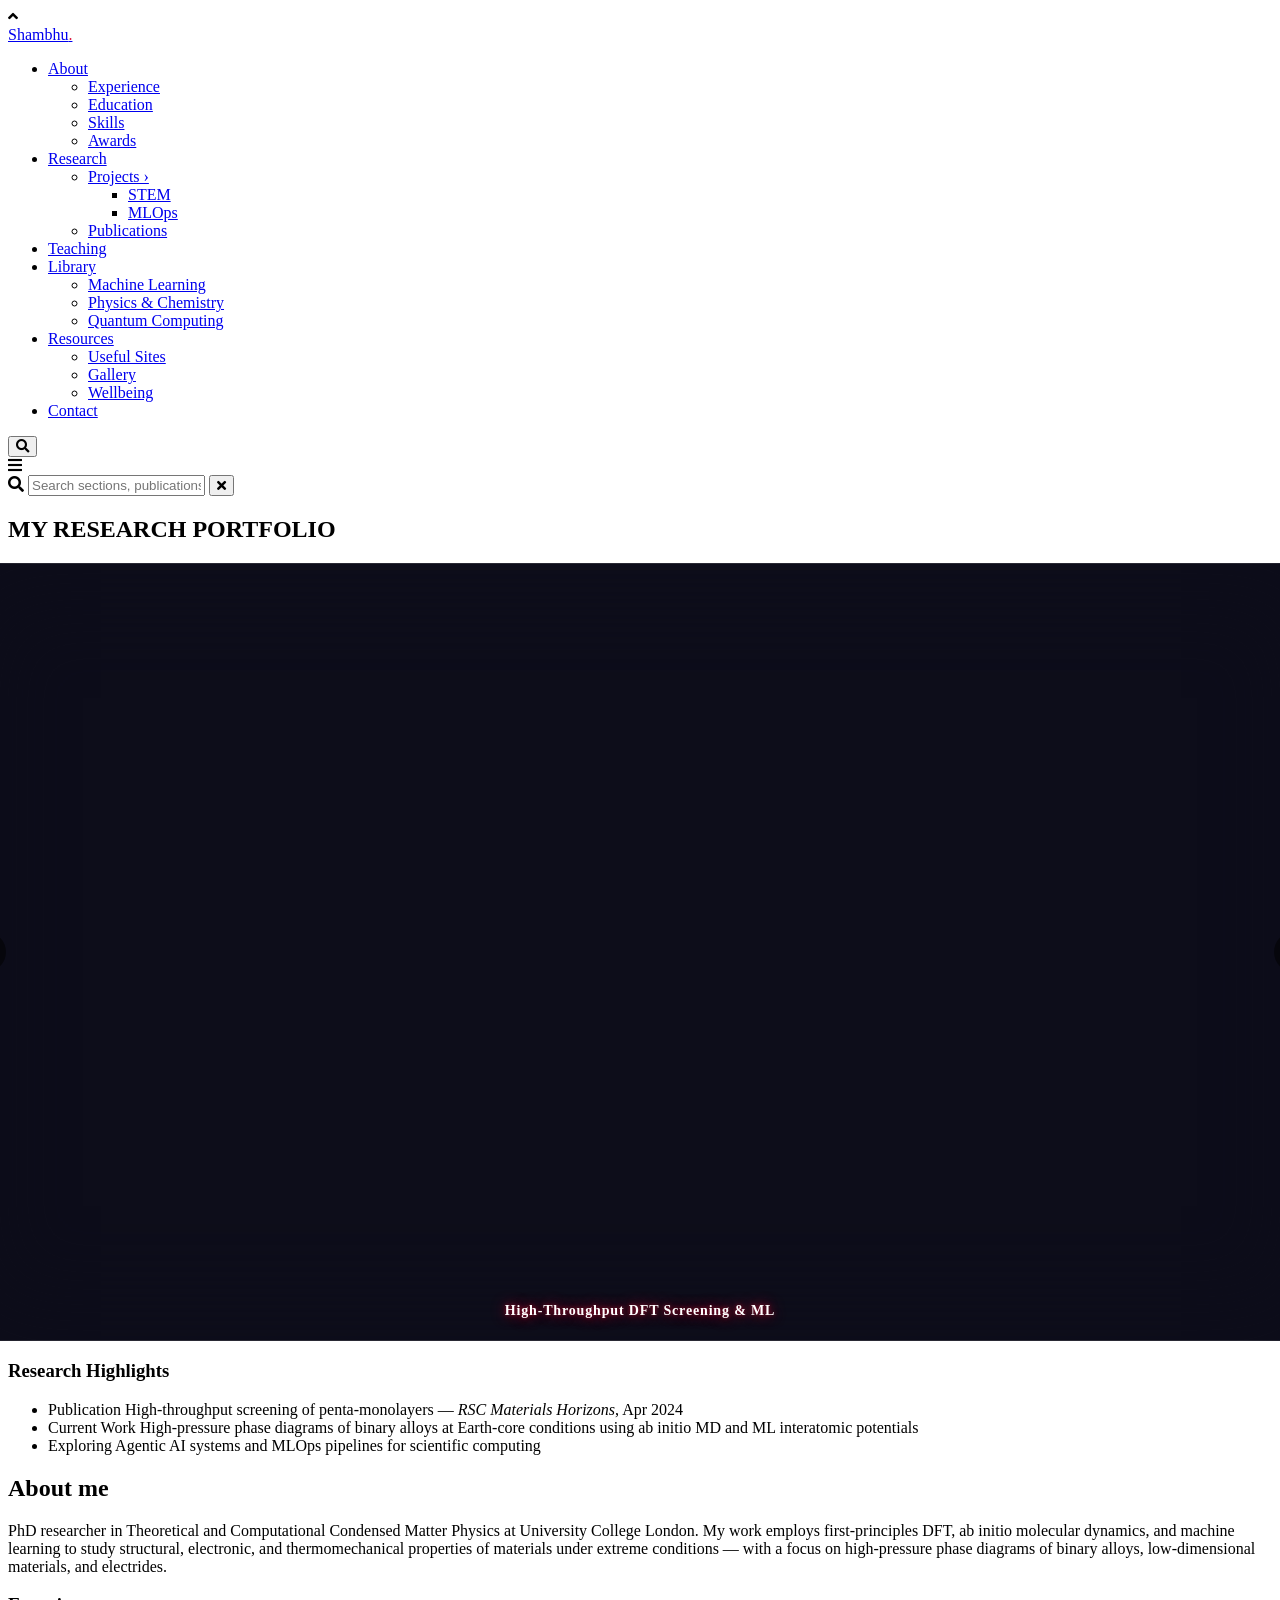
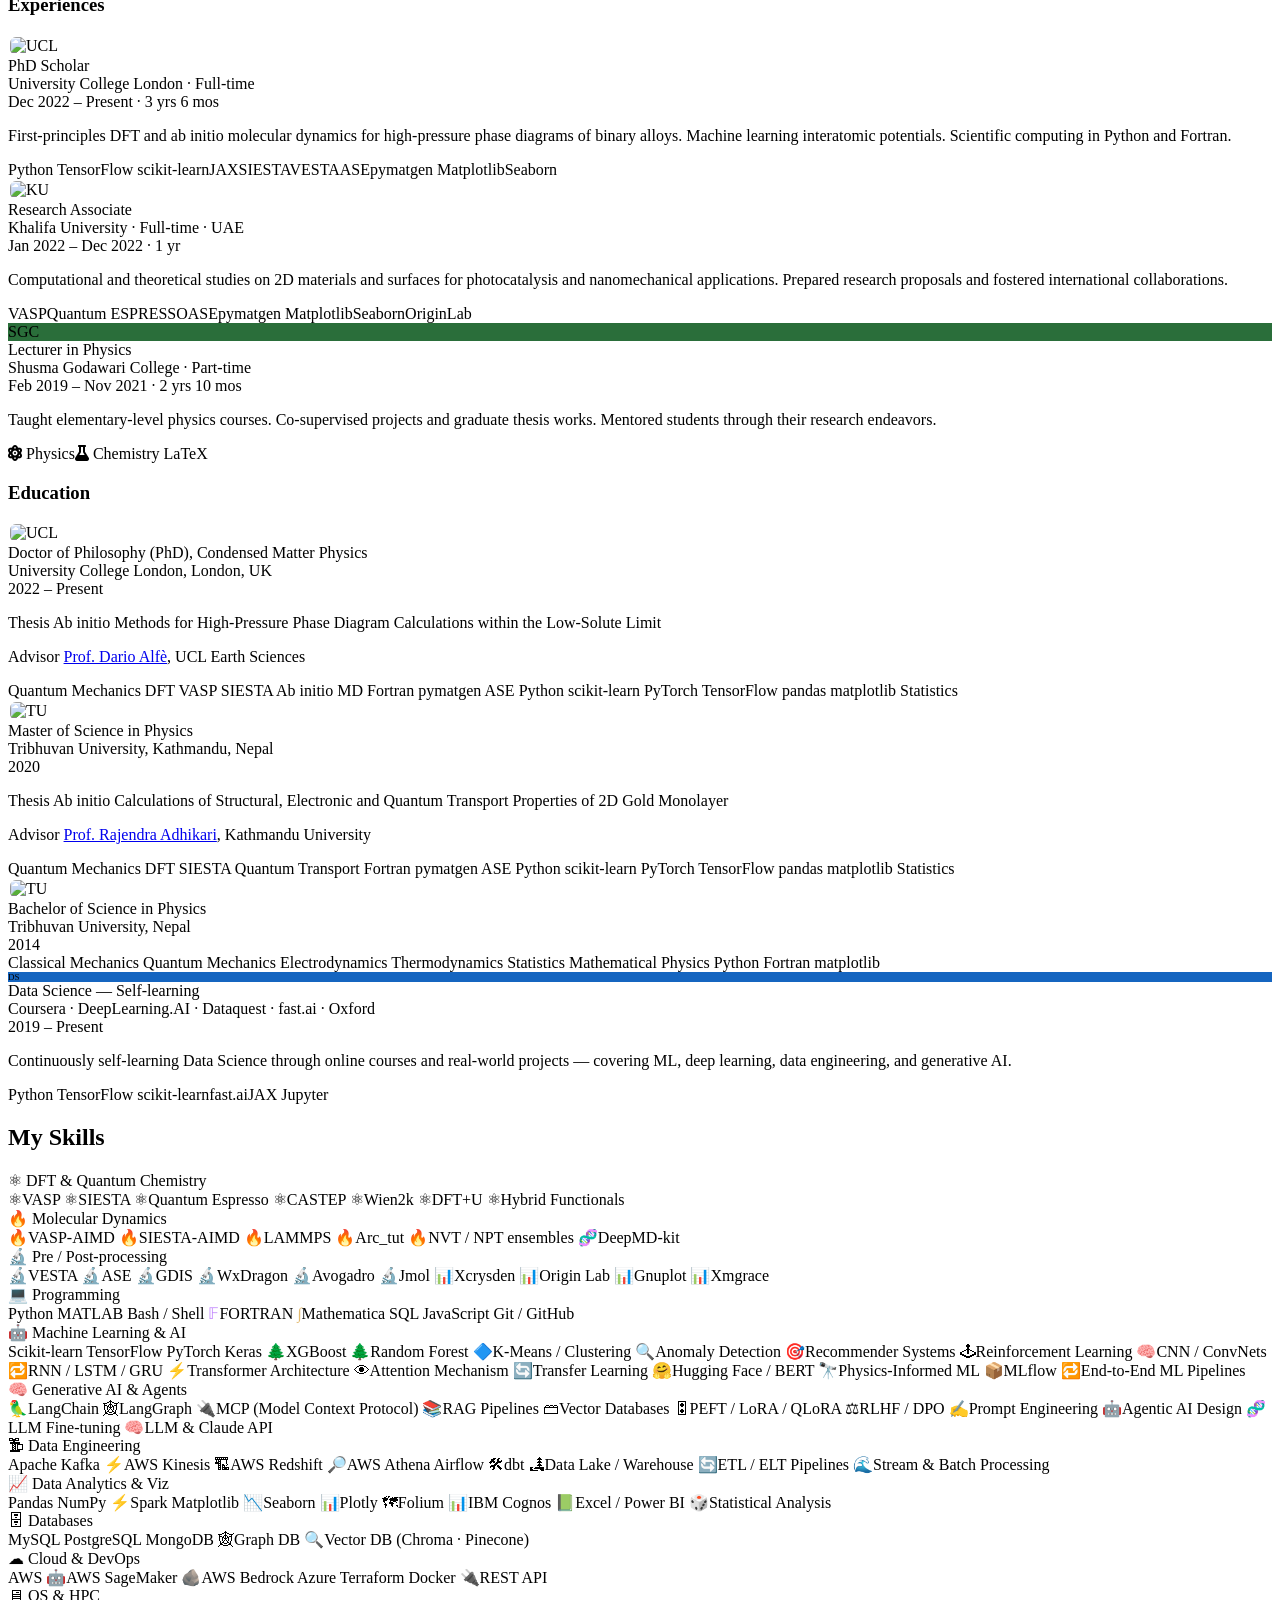
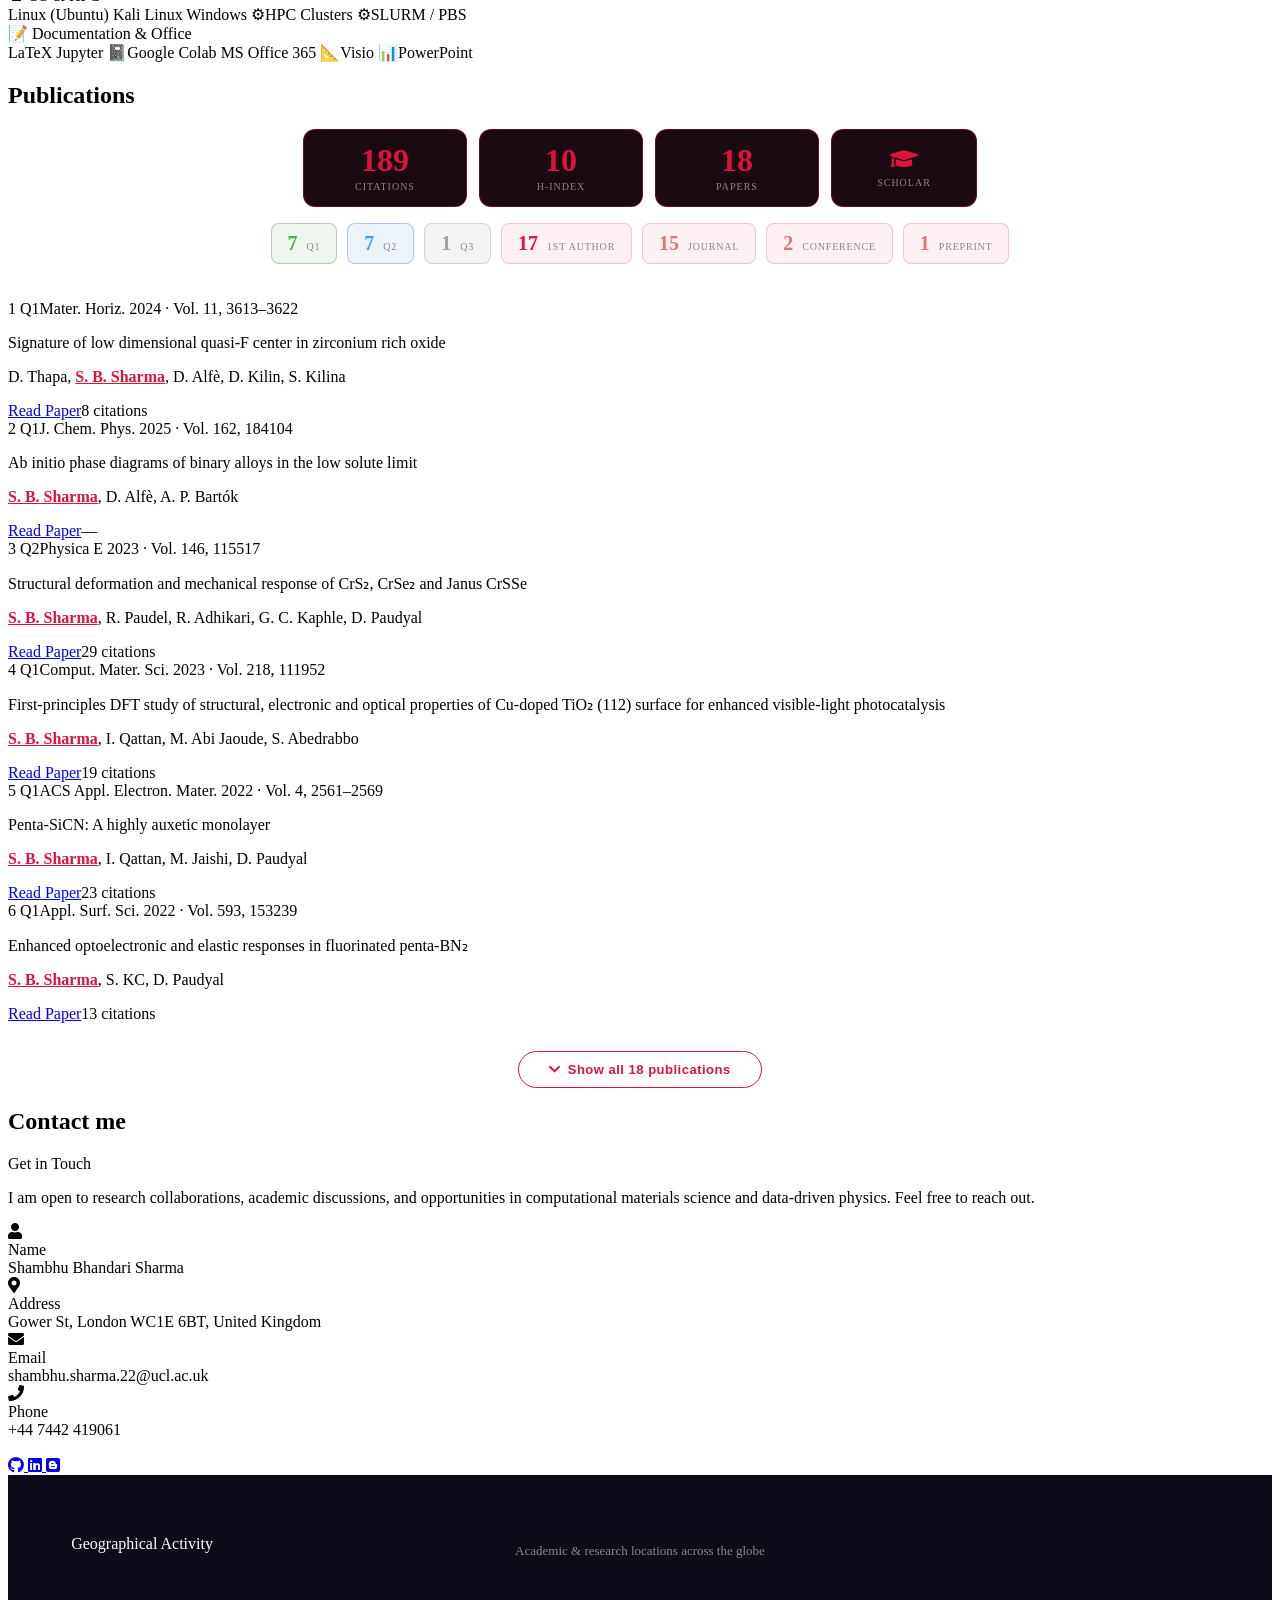
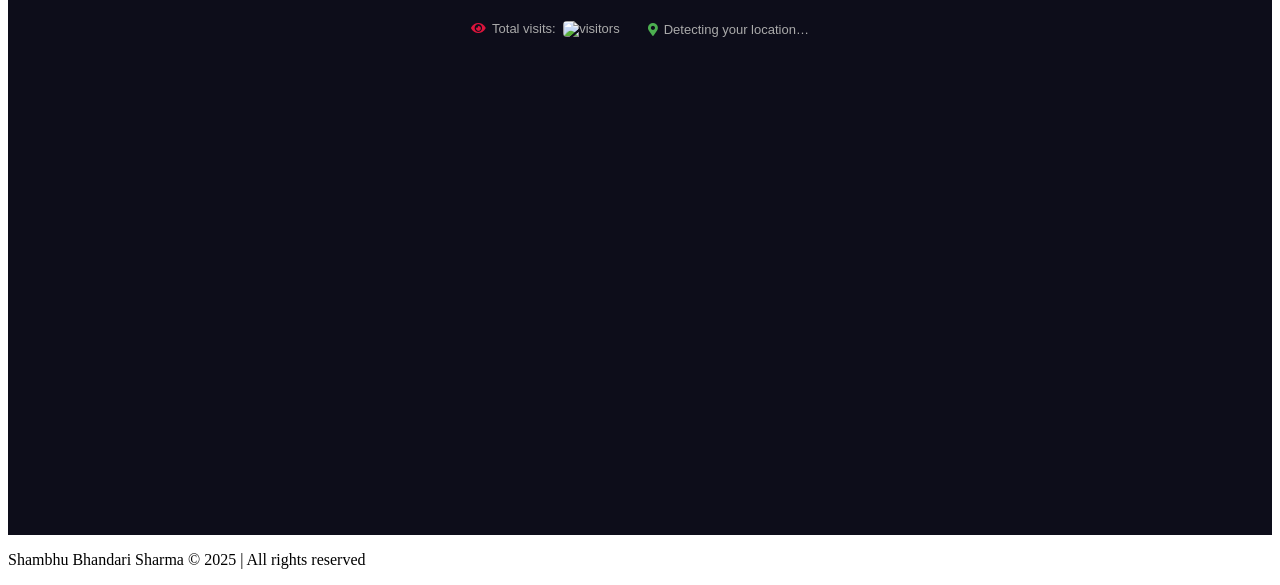
==== pages/index.html @ 3e0d6691 "Update projects page with 3D aesthetic, correct publications, and add styled CTAs" ====
<!DOCTYPE html>

<html lang="en">

<head>
  <meta charset="utf-8" />
  <meta content="width=device-width, initial-scale=1.0" name="viewport" />
  <title>Shambhu Bhandari Sharma | Physicist &amp; Data Scientist</title>
  <meta
    content="PhD Researcher in Theoretical and Computational Condensed Matter Physics at UCL. 11 peer-reviewed publications."
    name="description" />
  <link href="../images/favicon.png" rel="icon" type="image/png" />
  <link href="../styles/style.css?v=20260502" rel="stylesheet" />
  <link href="https://cdnjs.cloudflare.com/ajax/libs/font-awesome/5.15.3/css/all.min.css" rel="stylesheet" />
  <link rel="stylesheet" href="https://cdn.jsdelivr.net/gh/devicons/devicon@v2.15.1/devicon.min.css" />
  <script src="https://code.jquery.com/jquery-3.5.1.min.js"></script>
  <script src="https://cdnjs.cloudflare.com/ajax/libs/typed.js/2.0.11/typed.min.js"></script>
  <script src="https://cdnjs.cloudflare.com/ajax/libs/three.js/r121/three.min.js"></script>
  <script src="https://cdn.jsdelivr.net/npm/vanta@0.5.24/dist/vanta.net.min.js"></script>
</head>

<body>
  <div id="scroll-progress"></div>
  <div id="vanta-bg-container" style="position: fixed; top: 0; left: 0; width: 100vw; height: 100vh; z-index: -1;">
  </div>
  <div class="scroll-up-btn">
    <i class="fas fa-angle-up"></i>
  </div>
  <nav class="navbar">
    <div class="max-width">
      <div class="logo">
        <a href="#">Shambhu<span style="color:crimson;">.</span></a>
      </div>
      <ul class="menu">
        <li class="has-dropdown">
          <a href="#about">About</a>
          <ul class="dropdown">
            <li><a href="#experience">Experience</a></li>
            <li><a href="#education">Education</a></li>
            <li><a href="#skills">Skills</a></li>
            <li><a href="awards.html">Awards</a></li>
          </ul>
        </li>
        <li class="has-dropdown">
          <a href="#">Research</a>
          <ul class="dropdown">
            <li class="has-submenu">
              <a href="#">Projects ›</a>
              <ul class="submenu">
                <li><a href="projects.html">STEM</a></li>
                <li><a href="mlops.html">MLOps</a></li>
              </ul>
            </li>
            <li><a href="#publications">Publications</a></li>
          </ul>
        </li>
        <li><a href="teaching.html">Teaching</a></li>
        <li class="has-dropdown">
          <a href="#">Library</a>
          <ul class="dropdown">
            <li><a href="machine_learning.html">Machine Learning</a></li>
            <li><a href="physics.html">Physics &amp; Chemistry</a></li>
            <li><a href="quantum.html">Quantum Computing</a></li>
          </ul>
        </li>
        <li class="has-dropdown">
          <a href="#">Resources</a>
          <ul class="dropdown">
            <li><a href="useful_sites.html">Useful Sites</a></li>
            <li><a href="gallery.html">Gallery</a></li>
            <li><a href="wellbeing.html">Wellbeing</a></li>
          </ul>
        </li>
        <li><a href="#contact">Contact</a></li>
      </ul>
      <button class="search-trigger" id="searchTrigger" aria-label="Search site">
        <i class="fas fa-search"></i>
      </button>
      <div class="menu-btn">
        <i class="fas fa-bars"></i>
      </div>
    </div>
  </nav>

  <!-- ========== SEARCH OVERLAY ========== -->
  <div class="search-overlay" id="searchOverlay" role="dialog" aria-modal="true" aria-label="Site search">
    <div class="search-modal">
      <div class="search-input-row">
        <i class="fas fa-search"></i>
        <input type="text" id="searchInput" placeholder="Search sections, publications, skills…" autocomplete="off"
          spellcheck="false" />
        <button id="searchClose" aria-label="Close search"><i class="fas fa-times"></i></button>
      </div>
      <div class="search-results" id="searchResults"></div>
    </div>
  </div>
  <!-- ========== HOME ========== -->
  <section class="home blog-home" id="home">
    <div class="home-hero">

      <!-- MAIN CONTENT -->
      <main class="blog-main">
        <h1 class="blog-main-title">MY RESEARCH PORTFOLIO</h1>

        <!-- Intro slides carousel -->
        <style>
          @keyframes title-in {
            from { opacity:0; transform:translateY(8px); }
            to   { opacity:1; transform:translateY(0); }
          }
          #slide-title { animation: title-in 0.5s ease forwards; }
          @keyframes hl-fade-up {
            from { opacity:0; transform:translateY(14px); }
            to   { opacity:1; transform:translateY(0); }
          }
          .highlight-list li {
            opacity: 0;
            animation: hl-fade-up 0.5s ease forwards;
          }
          .highlight-list li:nth-child(1) { animation-delay: 0.1s; }
          .highlight-list li:nth-child(2) { animation-delay: 0.25s; }
          .highlight-list li:nth-child(3) { animation-delay: 0.4s; }
        </style>
        <div id="slides-wrap" style="position:relative;left:-60px;width:calc(100% + 120px);aspect-ratio:16/9;background:#0d0d1a;cursor:pointer;border-radius:18px;overflow:hidden;">
          <img id="slide-a" src="../slides/pngs/slide-1.png" style="position:absolute;inset:0;width:100%;height:100%;object-fit:contain;opacity:1;transition:opacity 0.6s ease;">
          <img id="slide-b" src="../slides/pngs/slide-2.png" style="position:absolute;inset:0;width:100%;height:100%;object-fit:contain;opacity:0;transition:opacity 0.6s ease;">
          <div style="position:absolute;inset:0;box-shadow:inset 0 0 80px 40px #0d0d1a;border-radius:18px;pointer-events:none;"></div>
          <div style="position:absolute;inset:0;display:flex;align-items:center;justify-content:space-between;padding:0 18px;pointer-events:none;">
            <button id="slide-prev" style="pointer-events:all;background:rgba(0,0,0,0.5);border:none;color:#fff;font-size:28px;width:40px;height:40px;border-radius:50%;cursor:pointer;line-height:1;">&#8249;</button>
            <button id="slide-next" style="pointer-events:all;background:rgba(0,0,0,0.5);border:none;color:#fff;font-size:28px;width:40px;height:40px;border-radius:50%;cursor:pointer;line-height:1;">&#8250;</button>
          </div>
          <div id="slide-title" style="position:absolute;bottom:22px;left:0;right:0;text-align:center;font-size:14px;font-weight:700;letter-spacing:.06em;pointer-events:none;padding:0 80px;color:#fff;text-shadow:0 0 14px rgba(220,20,60,0.9),0 0 4px rgba(220,20,60,0.6),0 2px 8px rgba(0,0,0,1);">High-Throughput DFT Screening &amp; ML</div>
          <div id="slide-counter" style="position:absolute;top:12px;right:16px;background:rgba(0,0,0,0.45);color:#aaa;font-size:11px;padding:2px 8px;border-radius:10px;pointer-events:none;">1 / 7</div>
        </div>
        <script src="../slides/pngs/slides.js"></script>
        <script src="../slides/carousel.js"></script>

        <div class="blog-news">
          <h3 class="blog-news-title">Research Highlights</h3>
          <ul class="highlight-list">
            <li><span class="hl-tag">Publication</span> High-throughput screening of penta-monolayers &mdash; <em>RSC Materials Horizons</em>, Apr 2024</li>
            <li><span class="hl-tag">Current Work</span> High-pressure phase diagrams of binary alloys at Earth-core conditions using ab initio MD and ML interatomic potentials</li>
            <li><span class="hl-tag">Exploring</span> Agentic AI systems and MLOps pipelines for scientific computing</li>
          </ul>
        </div>
      </main>

    </div>
  </section>
  <!-- ========== ABOUT ========== -->
  <section class="about" id="about">
    <div class="max-width">
      <h2 class="title">About me</h2>

      <!-- Intro -->
      <p class="about-bio">PhD researcher in Theoretical and Computational Condensed Matter Physics at University
        College London. My work employs first-principles DFT, ab initio molecular dynamics, and machine learning to
        study structural, electronic, and thermomechanical properties of materials under extreme conditions — with a
        focus on high-pressure phase diagrams of binary alloys, low-dimensional materials, and electrides.</p>

      <!-- Experience -->
      <div class="tl-section" id="experience">
        <h3 class="tl-heading">Experiences</h3>
        <div class="tl-list">

          <div class="tl-item">
            <div class="tl-badge" style="background:#fff;padding:2px;"><img src="../images/logos/university-college-london-ucl-vector-logo.png" alt="UCL" style="width:40px;height:40px;object-fit:contain;border-radius:6px;"></div>
            <div class="tl-body">
              <div class="tl-role">PhD Scholar</div>
              <div class="tl-org">University College London &middot; Full-time</div>
              <div class="tl-date">Dec 2022 &ndash; Present &middot; 3 yrs 6 mos</div>
              <p class="tl-desc">First-principles DFT and ab initio molecular dynamics for high-pressure phase diagrams of binary alloys. Machine learning interatomic potentials. Scientific computing in Python and Fortran.</p>
              <div class="tl-tags"><span class="tl-tag"><i class="devicon-python-plain"></i> Python</span><span class="tl-tag"><i class="devicon-tensorflow-original"></i> TensorFlow</span><span class="tl-tag"><i class="devicon-scikitlearn-plain"></i> scikit-learn</span><span class="tl-tag">JAX</span><span class="tl-tag">SIESTA</span><span class="tl-tag">VESTA</span><span class="tl-tag">ASE</span><span class="tl-tag">pymatgen</span><span class="tl-tag"><i class="devicon-matplotlib-plain"></i> Matplotlib</span><span class="tl-tag">Seaborn</span></div>
            </div>
          </div>

          <div class="tl-item">
            <div class="tl-badge" style="background:#fff;padding:2px;"><img src="../images/logos/Khalifa-University-Logo.png" alt="KU" style="width:40px;height:40px;object-fit:contain;border-radius:6px;"></div>
            <div class="tl-body">
              <div class="tl-role">Research Associate</div>
              <div class="tl-org">Khalifa University &middot; Full-time &middot; UAE</div>
              <div class="tl-date">Jan 2022 &ndash; Dec 2022 &middot; 1 yr</div>
              <p class="tl-desc">Computational and theoretical studies on 2D materials and surfaces for photocatalysis and nanomechanical applications. Prepared research proposals and fostered international collaborations.</p>
              <div class="tl-tags"><span class="tl-tag">VASP</span><span class="tl-tag">Quantum ESPRESSO</span><span class="tl-tag">ASE</span><span class="tl-tag">pymatgen</span><span class="tl-tag"><i class="devicon-matplotlib-plain"></i> Matplotlib</span><span class="tl-tag">Seaborn</span><span class="tl-tag">OriginLab</span></div>
            </div>
          </div>

          <div class="tl-item">
            <div class="tl-badge" style="background:#2a6e3a;">SGC</div>
            <div class="tl-body">
              <div class="tl-role">Lecturer in Physics</div>
              <div class="tl-org">Shusma Godawari College &middot; Part-time</div>
              <div class="tl-date">Feb 2019 &ndash; Nov 2021 &middot; 2 yrs 10 mos</div>
              <p class="tl-desc">Taught elementary-level physics courses. Co-supervised projects and graduate thesis works. Mentored students through their research endeavors.</p>
              <div class="tl-tags"><span class="tl-tag"><i class="fas fa-atom"></i> Physics</span><span class="tl-tag"><i class="fas fa-flask"></i> Chemistry</span><span class="tl-tag"><i class="devicon-latex-original"></i> LaTeX</span></div>
            </div>
          </div>

        </div>
      </div>

      <!-- Education -->
      <div class="tl-section" id="education">
        <h3 class="tl-heading">Education</h3>
        <div class="tl-list">

          <div class="tl-item">
            <div class="tl-badge" style="background:#fff;padding:2px;"><img src="../images/logos/university-college-london-ucl-vector-logo.png" alt="UCL" style="width:40px;height:40px;object-fit:contain;border-radius:6px;"></div>
            <div class="tl-body">
              <div class="tl-role">Doctor of Philosophy (PhD), Condensed Matter Physics</div>
              <div class="tl-org">University College London, London, UK</div>
              <div class="tl-date">2022 &ndash; Present</div>
              <p class="tl-thesis"><span class="tl-thesis-label">Thesis</span> Ab initio Methods for High-Pressure Phase Diagram Calculations within the Low-Solute Limit</p>
              <p class="tl-advisor"><span class="tl-thesis-label">Advisor</span> <a href="https://www.ucl.ac.uk/earth-sciences/people/academic/prof-dario-alfe" target="_blank" rel="noopener">Prof. Dario Alf&egrave;</a>, UCL Earth Sciences</p>
              <div class="tl-tags">
                <span class="tl-tag">Quantum Mechanics</span>
                <span class="tl-tag">DFT</span>
                <span class="tl-tag">VASP</span>
                <span class="tl-tag">SIESTA</span>
                <span class="tl-tag">Ab initio MD</span>
                <span class="tl-tag">Fortran</span>
                <span class="tl-tag">pymatgen</span>
                <span class="tl-tag">ASE</span>
                <span class="tl-tag"><i class="devicon-python-plain"></i> Python</span>
                <span class="tl-tag"><i class="devicon-scikitlearn-plain"></i> scikit-learn</span>
                <span class="tl-tag"><i class="devicon-pytorch-original"></i> PyTorch</span>
                <span class="tl-tag"><i class="devicon-tensorflow-original"></i> TensorFlow</span>
                <span class="tl-tag"><i class="devicon-pandas-original"></i> pandas</span>
                <span class="tl-tag">matplotlib</span>
                <span class="tl-tag">Statistics</span>
              </div>
            </div>
          </div>

          <div class="tl-item">
            <div class="tl-badge" style="background:#fff;padding:2px;"><img src="../images/logos/tribhuvan-university-tu-seeklogo.png" alt="TU" style="width:40px;height:40px;object-fit:contain;border-radius:6px;"></div>
            <div class="tl-body">
              <div class="tl-role">Master of Science in Physics</div>
              <div class="tl-org">Tribhuvan University, Kathmandu, Nepal</div>
              <div class="tl-date">2020</div>
              <p class="tl-thesis"><span class="tl-thesis-label">Thesis</span> Ab initio Calculations of Structural, Electronic and Quantum Transport Properties of 2D Gold Monolayer</p>
              <p class="tl-advisor"><span class="tl-thesis-label">Advisor</span> <a href="https://ku.edu.np/physics" target="_blank" rel="noopener">Prof. Rajendra Adhikari</a>, Kathmandu University</p>
              <div class="tl-tags">
                <span class="tl-tag">Quantum Mechanics</span>
                <span class="tl-tag">DFT</span>
                <span class="tl-tag">SIESTA</span>
                <span class="tl-tag">Quantum Transport</span>
                <span class="tl-tag">Fortran</span>
                <span class="tl-tag">pymatgen</span>
                <span class="tl-tag">ASE</span>
                <span class="tl-tag"><i class="devicon-python-plain"></i> Python</span>
                <span class="tl-tag"><i class="devicon-scikitlearn-plain"></i> scikit-learn</span>
                <span class="tl-tag"><i class="devicon-pytorch-original"></i> PyTorch</span>
                <span class="tl-tag"><i class="devicon-tensorflow-original"></i> TensorFlow</span>
                <span class="tl-tag"><i class="devicon-pandas-original"></i> pandas</span>
                <span class="tl-tag">matplotlib</span>
                <span class="tl-tag">Statistics</span>
              </div>
            </div>
          </div>

          <div class="tl-item">
            <div class="tl-badge" style="background:#fff;padding:2px;"><img src="../images/logos/tribhuvan-university-tu-seeklogo.png" alt="TU" style="width:40px;height:40px;object-fit:contain;border-radius:6px;"></div>
            <div class="tl-body">
              <div class="tl-role">Bachelor of Science in Physics</div>
              <div class="tl-org">Tribhuvan University, Nepal</div>
              <div class="tl-date">2014</div>
              <div class="tl-tags">
                <span class="tl-tag">Classical Mechanics</span>
                <span class="tl-tag">Quantum Mechanics</span>
                <span class="tl-tag">Electrodynamics</span>
                <span class="tl-tag">Thermodynamics</span>
                <span class="tl-tag">Statistics</span>
                <span class="tl-tag">Mathematical Physics</span>
                <span class="tl-tag"><i class="devicon-python-plain"></i> Python</span>
                <span class="tl-tag">Fortran</span>
                <span class="tl-tag">matplotlib</span>
              </div>
            </div>
          </div>

          <div class="tl-item">
            <div class="tl-badge" style="background:#1565c0;font-size:9px;">DS</div>
            <div class="tl-body">
              <div class="tl-role">Data Science &mdash; Self-learning</div>
              <div class="tl-org">Coursera &middot; DeepLearning.AI &middot; Dataquest &middot; fast.ai &middot; Oxford</div>
              <div class="tl-date">2019 &ndash; Present</div>
              <p class="tl-desc">Continuously self-learning Data Science through online courses and real-world projects — covering ML, deep learning, data engineering, and generative AI.</p>
              <div class="tl-tags"><span class="tl-tag"><i class="devicon-python-plain"></i> Python</span><span class="tl-tag"><i class="devicon-tensorflow-original"></i> TensorFlow</span><span class="tl-tag"><i class="devicon-scikitlearn-plain"></i> scikit-learn</span><span class="tl-tag">fast.ai</span><span class="tl-tag">JAX</span><span class="tl-tag"><i class="devicon-jupyter-plain"></i> Jupyter</span></div>
            </div>
          </div>

        </div>
      </div>

    </div>
  </section>
  <!-- ========== SKILLS ========== -->
  <section class="skills" id="skills">
    <div class="max-width">
      <h2 class="title">My Skills</h2>
      <div class="skills-content">
        <div class="stacks">

          <!-- Physics & Computational Science -->
          <div class="stack-cat-block">
            <div class="scat-title">⚛ DFT &amp; Quantum Chemistry</div>
            <div class="stk-row">
              <span class="stk-badge"><span class="si">⚛</span>VASP</span>
              <span class="stk-badge"><span class="si">⚛</span>SIESTA</span>
              <span class="stk-badge"><span class="si">⚛</span>Quantum Espresso</span>
              <span class="stk-badge"><span class="si">⚛</span>CASTEP</span>
              <span class="stk-badge"><span class="si">⚛</span>Wien2k</span>
              <span class="stk-badge"><span class="si">⚛</span>DFT+U</span>
              <span class="stk-badge"><span class="si">⚛</span>Hybrid Functionals</span>
            </div>
          </div>

          <div class="stack-cat-block">
            <div class="scat-title">🔥 Molecular Dynamics</div>
            <div class="stk-row">
              <span class="stk-badge"><span class="si">🔥</span>VASP-AIMD</span>
              <span class="stk-badge"><span class="si">🔥</span>SIESTA-AIMD</span>
              <span class="stk-badge"><span class="si">🔥</span>LAMMPS</span>
              <span class="stk-badge"><span class="si">🔥</span>Arc_tut</span>
              <span class="stk-badge"><span class="si">🔥</span>NVT / NPT ensembles</span>
              <span class="stk-badge"><span class="si">🧬</span>DeepMD-kit</span>
            </div>
          </div>

          <div class="stack-cat-block">
            <div class="scat-title">🔬 Pre / Post-processing</div>
            <div class="stk-row">
              <span class="stk-badge"><span class="si">🔬</span>VESTA</span>
              <span class="stk-badge"><span class="si">🔬</span>ASE</span>
              <span class="stk-badge"><span class="si">🔬</span>GDIS</span>
              <span class="stk-badge"><span class="si">🔬</span>WxDragon</span>
              <span class="stk-badge"><span class="si">🔬</span>Avogadro</span>
              <span class="stk-badge"><span class="si">🔬</span>Jmol</span>
              <span class="stk-badge"><span class="si">📊</span>Xcrysden</span>
              <span class="stk-badge"><span class="si">📊</span>Origin Lab</span>
              <span class="stk-badge"><span class="si">📊</span>Gnuplot</span>
              <span class="stk-badge"><span class="si">📊</span>Xmgrace</span>
            </div>
          </div>

          <!-- Programming -->
          <div class="stack-cat-block">
            <div class="scat-title">💻 Programming</div>
            <div class="stk-row">
              <span class="stk-badge"><i class="devicon-python-plain colored si"></i>Python</span>
              <span class="stk-badge"><i class="devicon-matlab-plain colored si"></i>MATLAB</span>
              <span class="stk-badge"><i class="devicon-bash-plain colored si"></i>Bash / Shell</span>
              <span class="stk-badge"><span class="si" style="color:#c084fc">𝔽</span>FORTRAN</span>
              <span class="stk-badge"><span class="si" style="color:#e2b96e">∫</span>Mathematica</span>
              <span class="stk-badge"><i class="devicon-mysql-plain colored si"></i>SQL</span>
              <span class="stk-badge"><i class="devicon-javascript-plain colored si"></i>JavaScript</span>
              <span class="stk-badge"><i class="devicon-github-original colored si"></i>Git / GitHub</span>
            </div>
          </div>

          <!-- Machine Learning & AI -->
          <div class="stack-cat-block cat-ai">
            <div class="scat-title">🤖 Machine Learning &amp; AI</div>
            <div class="stk-row">
              <span class="stk-badge"><i class="devicon-scikitlearn-plain colored si"></i>Scikit-learn</span>
              <span class="stk-badge"><i class="devicon-tensorflow-original colored si"></i>TensorFlow</span>
              <span class="stk-badge"><i class="devicon-pytorch-plain colored si"></i>PyTorch</span>
              <span class="stk-badge"><i class="devicon-keras-plain colored si"></i>Keras</span>
              <span class="stk-badge"><span class="si">🌲</span>XGBoost</span>
              <span class="stk-badge"><span class="si">🌲</span>Random Forest</span>
              <span class="stk-badge"><span class="si">🔷</span>K-Means / Clustering</span>
              <span class="stk-badge"><span class="si">🔍</span>Anomaly Detection</span>
              <span class="stk-badge"><span class="si">🎯</span>Recommender Systems</span>
              <span class="stk-badge"><span class="si">🕹</span>Reinforcement Learning</span>
              <span class="stk-badge"><span class="si">🧠</span>CNN / ConvNets</span>
              <span class="stk-badge"><span class="si">🔁</span>RNN / LSTM / GRU</span>
              <span class="stk-badge"><span class="si">⚡</span>Transformer Architecture</span>
              <span class="stk-badge"><span class="si">👁</span>Attention Mechanism</span>
              <span class="stk-badge"><span class="si">🔄</span>Transfer Learning</span>
              <span class="stk-badge"><span class="si">🤗</span>Hugging Face / BERT</span>
              <span class="stk-badge"><span class="si">🔭</span>Physics-Informed ML</span>
              <span class="stk-badge"><span class="si">📦</span>MLflow</span>
              <span class="stk-badge"><span class="si">🔁</span>End-to-End ML Pipelines</span>
            </div>
          </div>

          <!-- Generative AI & Agents (NEW) -->
          <div class="stack-cat-block cat-llm">
            <div class="scat-title">🧠 Generative AI &amp; Agents</div>
            <div class="stk-row">
              <span class="stk-badge"><span class="si">🦜</span>LangChain</span>
              <span class="stk-badge"><span class="si">🕸</span>LangGraph</span>
              <span class="stk-badge"><span class="si">🔌</span>MCP (Model Context Protocol)</span>
              <span class="stk-badge"><span class="si">📚</span>RAG Pipelines</span>
              <span class="stk-badge"><span class="si">🗃</span>Vector Databases</span>
              <span class="stk-badge"><span class="si">🎛</span>PEFT / LoRA / QLoRA</span>
              <span class="stk-badge"><span class="si">⚖</span>RLHF / DPO</span>
              <span class="stk-badge"><span class="si">✍</span>Prompt Engineering</span>
              <span class="stk-badge"><span class="si">🤖</span>Agentic AI Design</span>
              <span class="stk-badge"><span class="si">🧬</span>LLM Fine-tuning</span>
              <span class="stk-badge"><span class="si">🧠</span>LLM &amp; Claude API</span>
            </div>
          </div>

          <!-- Data Engineering (NEW) -->
          <div class="stack-cat-block cat-de">
            <div class="scat-title">🗜 Data Engineering</div>
            <div class="stk-row">
              <span class="stk-badge"><i class="devicon-apachekafka-original colored si"></i>Apache Kafka</span>
              <span class="stk-badge"><span class="si">⚡</span>AWS Kinesis</span>
              <span class="stk-badge"><span class="si">🏗</span>AWS Redshift</span>
              <span class="stk-badge"><span class="si">🔎</span>AWS Athena</span>
              <span class="stk-badge"><i class="devicon-apacheairflow-original colored si"></i>Airflow</span>
              <span class="stk-badge"><span class="si">🛠</span>dbt</span>
              <span class="stk-badge"><span class="si">🏞</span>Data Lake / Warehouse</span>
              <span class="stk-badge"><span class="si">🔄</span>ETL / ELT Pipelines</span>
              <span class="stk-badge"><span class="si">🌊</span>Stream &amp; Batch Processing</span>
            </div>
          </div>

          <!-- Data Analytics & Viz -->
          <div class="stack-cat-block">
            <div class="scat-title">📈 Data Analytics &amp; Viz</div>
            <div class="stk-row">
              <span class="stk-badge"><i class="devicon-pandas-plain colored si"></i>Pandas</span>
              <span class="stk-badge"><i class="devicon-numpy-plain colored si"></i>NumPy</span>
              <span class="stk-badge"><span class="si">⚡</span>Spark</span>
              <span class="stk-badge"><i class="devicon-matplotlib-plain colored si"></i>Matplotlib</span>
              <span class="stk-badge"><span class="si">📉</span>Seaborn</span>
              <span class="stk-badge"><span class="si">📊</span>Plotly</span>
              <span class="stk-badge"><span class="si">🗺</span>Folium</span>
              <span class="stk-badge"><span class="si">📊</span>IBM Cognos</span>
              <span class="stk-badge"><span class="si">📗</span>Excel / Power BI</span>
              <span class="stk-badge"><span class="si">🎲</span>Statistical Analysis</span>
            </div>
          </div>

          <!-- Databases -->
          <div class="stack-cat-block">
            <div class="scat-title">🗄 Databases</div>
            <div class="stk-row">
              <span class="stk-badge"><i class="devicon-mysql-original colored si"></i>MySQL</span>
              <span class="stk-badge"><i class="devicon-postgresql-plain colored si"></i>PostgreSQL</span>
              <span class="stk-badge"><i class="devicon-mongodb-plain colored si"></i>MongoDB</span>
              <span class="stk-badge"><span class="si">🕸</span>Graph DB</span>
              <span class="stk-badge"><span class="si">🔍</span>Vector DB (Chroma · Pinecone)</span>
            </div>
          </div>

          <!-- Cloud & DevOps -->
          <div class="stack-cat-block">
            <div class="scat-title">☁ Cloud &amp; DevOps</div>
            <div class="stk-row">
              <span class="stk-badge"><i class="devicon-amazonwebservices-original colored si"></i>AWS</span>
              <span class="stk-badge"><span class="si">🤖</span>AWS SageMaker</span>
              <span class="stk-badge"><span class="si">🪨</span>AWS Bedrock</span>
              <span class="stk-badge"><i class="devicon-azure-plain colored si"></i>Azure</span>
              <span class="stk-badge"><i class="devicon-terraform-original colored si"></i>Terraform</span>
              <span class="stk-badge"><i class="devicon-docker-plain colored si"></i>Docker</span>
              <span class="stk-badge"><span class="si">🔌</span>REST API</span>
            </div>
          </div>

          <!-- OS & HPC -->
          <div class="stack-cat-block">
            <div class="scat-title">🖥 OS &amp; HPC</div>
            <div class="stk-row">
              <span class="stk-badge"><i class="devicon-linux-plain colored si"></i>Linux (Ubuntu)</span>
              <span class="stk-badge"><i class="devicon-linux-plain colored si"></i>Kali Linux</span>
              <span class="stk-badge"><i class="devicon-windows8-original colored si"></i>Windows</span>
              <span class="stk-badge"><span class="si">⚙</span>HPC Clusters</span>
              <span class="stk-badge"><span class="si">⚙</span>SLURM / PBS</span>
            </div>
          </div>

          <!-- Documentation & Office -->
          <div class="stack-cat-block">
            <div class="scat-title">📝 Documentation &amp; Office</div>
            <div class="stk-row">
              <span class="stk-badge"><i class="devicon-latex-original colored si"></i>LaTeX</span>
              <span class="stk-badge"><i class="devicon-jupyter-plain colored si"></i>Jupyter</span>
              <span class="stk-badge"><span class="si">📓</span>Google Colab</span>
              <span class="stk-badge"><i class="devicon-microsoftsqlserver-plain colored si"></i>MS Office 365</span>
              <span class="stk-badge"><span class="si">📐</span>Visio</span>
              <span class="stk-badge"><span class="si">📊</span>PowerPoint</span>
            </div>
          </div>

        </div>
      </div>
    </div>
  </section>
  <!-- ========== PUBLICATIONS ========== -->
  <section class="publications" id="publications">
    <div class="max-width">
      <h2 class="title">Publications</h2>
      <div style="display:flex;justify-content:center;gap:12px;flex-wrap:wrap;margin-bottom:16px;">
        <div style="background:#1a0a12;border:1px solid rgba(220,20,60,0.4);border-radius:12px;padding:14px 26px;text-align:center;min-width:110px;">
          <div id="total-cites" style="font-size:2rem;font-weight:900;color:crimson;line-height:1;">189</div>
          <div style="font-size:10px;color:#888;margin-top:5px;text-transform:uppercase;letter-spacing:1px;">Citations</div>
        </div>
        <div style="background:#1a0a12;border:1px solid rgba(220,20,60,0.4);border-radius:12px;padding:14px 26px;text-align:center;min-width:110px;">
          <div style="font-size:2rem;font-weight:900;color:crimson;line-height:1;">10</div>
          <div style="font-size:10px;color:#888;margin-top:5px;text-transform:uppercase;letter-spacing:1px;">h-index</div>
        </div>
        <div style="background:#1a0a12;border:1px solid rgba(220,20,60,0.4);border-radius:12px;padding:14px 26px;text-align:center;min-width:110px;">
          <div style="font-size:2rem;font-weight:900;color:crimson;line-height:1;">18</div>
          <div style="font-size:10px;color:#888;margin-top:5px;text-transform:uppercase;letter-spacing:1px;">Papers</div>
        </div>
        <a href="https://scholar.google.com/citations?user=M_YUZngAAAAJ" target="_blank" style="background:#1a0a12;border:1px solid rgba(220,20,60,0.4);border-radius:12px;padding:14px 22px;text-align:center;min-width:100px;text-decoration:none;display:flex;flex-direction:column;align-items:center;justify-content:center;" onmouseover="this.style.borderColor='crimson'" onmouseout="this.style.borderColor='rgba(220,20,60,0.4)'">
          <i class="fas fa-graduation-cap" style="font-size:1.4rem;color:crimson;"></i>
          <div style="font-size:10px;color:#888;margin-top:6px;text-transform:uppercase;letter-spacing:1px;">Scholar</div>
        </a>
      </div>
      <div style="display:flex;justify-content:center;gap:10px;flex-wrap:wrap;margin-bottom:36px;">
        <div style="background:rgba(46,125,50,0.08);border:1px solid rgba(46,125,50,0.3);border-radius:8px;padding:8px 16px;text-align:center;">
          <span style="font-size:1.25rem;font-weight:800;color:#4caf50;">7</span>
          <span style="font-size:10px;color:#888;margin-left:5px;text-transform:uppercase;letter-spacing:.8px;">Q1</span>
        </div>
        <div style="background:rgba(21,101,192,0.08);border:1px solid rgba(21,101,192,0.3);border-radius:8px;padding:8px 16px;text-align:center;">
          <span style="font-size:1.25rem;font-weight:800;color:#42a5f5;">7</span>
          <span style="font-size:10px;color:#888;margin-left:5px;text-transform:uppercase;letter-spacing:.8px;">Q2</span>
        </div>
        <div style="background:rgba(117,117,117,0.08);border:1px solid rgba(117,117,117,0.25);border-radius:8px;padding:8px 16px;text-align:center;">
          <span style="font-size:1.25rem;font-weight:800;color:#9e9e9e;">1</span>
          <span style="font-size:10px;color:#888;margin-left:5px;text-transform:uppercase;letter-spacing:.8px;">Q3</span>
        </div>
        <div style="background:rgba(220,20,60,0.06);border:1px solid rgba(220,20,60,0.2);border-radius:8px;padding:8px 16px;text-align:center;">
          <span style="font-size:1.25rem;font-weight:800;color:crimson;">17</span>
          <span style="font-size:10px;color:#888;margin-left:5px;text-transform:uppercase;letter-spacing:.8px;">1st Author</span>
        </div>
        <div style="background:rgba(220,20,60,0.06);border:1px solid rgba(220,20,60,0.2);border-radius:8px;padding:8px 16px;text-align:center;">
          <span style="font-size:1.25rem;font-weight:800;color:#e57373;">15</span>
          <span style="font-size:10px;color:#888;margin-left:5px;text-transform:uppercase;letter-spacing:.8px;">Journal</span>
        </div>
        <div style="background:rgba(220,20,60,0.06);border:1px solid rgba(220,20,60,0.2);border-radius:8px;padding:8px 16px;text-align:center;">
          <span style="font-size:1.25rem;font-weight:800;color:#e57373;">2</span>
          <span style="font-size:10px;color:#888;margin-left:5px;text-transform:uppercase;letter-spacing:.8px;">Conference</span>
        </div>
        <div style="background:rgba(220,20,60,0.06);border:1px solid rgba(220,20,60,0.2);border-radius:8px;padding:8px 16px;text-align:center;">
          <span style="font-size:1.25rem;font-weight:800;color:#e57373;">1</span>
          <span style="font-size:10px;color:#888;margin-left:5px;text-transform:uppercase;letter-spacing:.8px;">Preprint</span>
        </div>
      </div>
      <div class="pub-grid">

        <div class="pub-card">
          <div class="pub-header">
            <span class="pub-num">1</span>
            <span class="pub-journal"><span class="pub-q q1">Q1</span>Mater. Horiz.</span>
            <span class="pub-year">2024 · Vol. 11, 3613–3622</span>
          </div>
          <div class="pub-body">
            <p class="pub-title">Signature of low dimensional quasi-F center in zirconium rich oxide</p>
            <p class="pub-citation">D. Thapa, <strong style="color:crimson;font-weight:800;text-decoration:underline;">S. B. Sharma</strong>, D. Alfè, D. Kilin, S. Kilina</p>
            <div class="pub-footer"><a class="pub-btn" href="https://pubs.rsc.org/en/content/articlepdf/2024/mh/d4mh00437j" target="_blank">Read Paper</a><span class="pub-cites" data-title="Signature of low dimensional quasi-F center in zirconium">8 citations</span></div>
          </div>
        </div>

        <div class="pub-card">
          <div class="pub-header">
            <span class="pub-num">2</span>
            <span class="pub-journal"><span class="pub-q q1">Q1</span>J. Chem. Phys.</span>
            <span class="pub-year">2025 · Vol. 162, 184104</span>
          </div>
          <div class="pub-body">
            <p class="pub-title">Ab initio phase diagrams of binary alloys in the low solute limit</p>
            <p class="pub-citation"><strong style="color:crimson;font-weight:800;text-decoration:underline;">S. B. Sharma</strong>, D. Alfè, A. P. Bartók</p>
            <div class="pub-footer"><a class="pub-btn" href="https://pubs.aip.org/aip/jcp/article/162/18/184104/3346848" target="_blank">Read Paper</a><span class="pub-cites" data-title="Ab initio phase diagrams of binary alloys in the low solute limit">—</span></div>
          </div>
        </div>

        <div class="pub-card">
          <div class="pub-header">
            <span class="pub-num">3</span>
            <span class="pub-journal"><span class="pub-q q2">Q2</span>Physica E</span>
            <span class="pub-year">2023 · Vol. 146, 115517</span>
          </div>
          <div class="pub-body">
            <p class="pub-title">Structural deformation and mechanical response of CrS₂, CrSe₂ and Janus CrSSe</p>
            <p class="pub-citation"><strong style="color:crimson;font-weight:800;text-decoration:underline;">S. B. Sharma</strong>, R. Paudel, R. Adhikari, G. C. Kaphle, D. Paudyal</p>
            <div class="pub-footer"><a class="pub-btn" href="https://drive.google.com/file/d/16YVTXeDHekrn8O0gKUgDTUx0dh84Yxqg/view" target="_blank">Read Paper</a><span class="pub-cites" data-title="Structural deformation and mechanical response of CrS2 CrSe2 and Janus CrSSe">29 citations</span></div>
          </div>
        </div>

        <div class="pub-card">
          <div class="pub-header">
            <span class="pub-num">4</span>
            <span class="pub-journal"><span class="pub-q q1">Q1</span>Comput. Mater. Sci.</span>
            <span class="pub-year">2023 · Vol. 218, 111952</span>
          </div>
          <div class="pub-body">
            <p class="pub-title">First-principles DFT study of structural, electronic and optical properties of Cu-doped TiO₂ (112) surface for enhanced visible-light photocatalysis</p>
            <p class="pub-citation"><strong style="color:crimson;font-weight:800;text-decoration:underline;">S. B. Sharma</strong>, I. Qattan, M. Abi Jaoude, S. Abedrabbo</p>
            <div class="pub-footer"><a class="pub-btn" href="https://www.sciencedirect.com/science/article/pii/S0927025622001628" target="_blank">Read Paper</a><span class="pub-cites" data-title="First-principles DFT study of structural electronic and optical properties of Cu-doped TiO2">19 citations</span></div>
          </div>
        </div>

        <div class="pub-card">
          <div class="pub-header">
            <span class="pub-num">5</span>
            <span class="pub-journal"><span class="pub-q q1">Q1</span>ACS Appl. Electron. Mater.</span>
            <span class="pub-year">2022 · Vol. 4, 2561–2569</span>
          </div>
          <div class="pub-body">
            <p class="pub-title">Penta-SiCN: A highly auxetic monolayer</p>
            <p class="pub-citation"><strong style="color:crimson;font-weight:800;text-decoration:underline;">S. B. Sharma</strong>, I. Qattan, M. Jaishi, D. Paudyal</p>
            <div class="pub-footer"><a class="pub-btn" href="https://drive.google.com/file/d/1yzqJC_PFNjmR5ae6Fx89qlW2rSO0t2_2/view" target="_blank">Read Paper</a><span class="pub-cites" data-title="Penta-SiCN A highly auxetic monolayer">23 citations</span></div>
          </div>
        </div>

        <div class="pub-card">
          <div class="pub-header">
            <span class="pub-num">6</span>
            <span class="pub-journal"><span class="pub-q q1">Q1</span>Appl. Surf. Sci.</span>
            <span class="pub-year">2022 · Vol. 593, 153239</span>
          </div>
          <div class="pub-body">
            <p class="pub-title">Enhanced optoelectronic and elastic responses in fluorinated penta-BN₂</p>
            <p class="pub-citation"><strong style="color:crimson;font-weight:800;text-decoration:underline;">S. B. Sharma</strong>, S. KC, D. Paudyal</p>
            <div class="pub-footer"><a class="pub-btn" href="https://drive.google.com/file/d/1kjTT-k3mhUwgDbxT2vv3A_mFl6m9hfsb/view" target="_blank">Read Paper</a><span class="pub-cites" data-title="Enhanced optoelectronic and elastic responses in fluorinated">13 citations</span></div>
          </div>
        </div>

        <div class="pub-card">
          <div class="pub-header">
            <span class="pub-num">7</span>
            <span class="pub-journal"><span class="pub-q q1">Q1</span>Appl. Surf. Sci.</span>
            <span class="pub-year">2022 · Vol. 599, 153997</span>
          </div>
          <div class="pub-body">
            <p class="pub-title">Enhanced mechanical, electronic, magnetic and optical properties of 2D CrX₂</p>
            <p class="pub-citation"><strong style="color:crimson;font-weight:800;text-decoration:underline;">S. B. Sharma</strong>, I. Qattan</p>
            <div class="pub-footer"><a class="pub-btn" href="https://drive.google.com/file/d/1usiS1C6nJlAw4Zh1xrIDvQcZmrxiz-To/view" target="_blank">Read Paper</a><span class="pub-cites" data-title="Enhanced mechanical electronic magnetic and optical properties">10 citations</span></div>
          </div>
        </div>

        <div class="pub-card">
          <div class="pub-header">
            <span class="pub-num">8</span>
            <span class="pub-journal"><span class="pub-q q2">Q2</span>ACS Omega</span>
            <span class="pub-year">2022 · Vol. 7, 36235–36243</span>
          </div>
          <div class="pub-body">
            <p class="pub-title">Large Negative Poisson's Ratio and Anisotropic Mechanics in Penta-B₂C</p>
            <p class="pub-citation"><strong style="color:crimson;font-weight:800;text-decoration:underline;">S. B. Sharma</strong>, I. Qattan, S. KC, A. Alsaad</p>
            <div class="pub-footer"><a class="pub-btn" href="https://drive.google.com/file/d/1aGtlwncsljegTvuz-FWhfuX4OLEiMv2H/view" target="_blank">Read Paper</a><span class="pub-cites" data-title="Large Negative Poisson Ratio and Anisotropic Mechanics in Penta B2C">20 citations</span></div>
          </div>
        </div>

        <div class="pub-card">
          <div class="pub-header">
            <span class="pub-num">9</span>
            <span class="pub-journal"><span class="pub-q q2">Q2</span>Carbon Trends</span>
            <span class="pub-year">2022 · Vol. 7, 100162</span>
          </div>
          <div class="pub-body">
            <p class="pub-title">Strain dependent electronic and optical responses of penta-BCN monolayer</p>
            <p class="pub-citation"><strong style="color:crimson;font-weight:800;text-decoration:underline;">S. B. Sharma</strong>, R. Bhatta, R. Adhikari, D. Paudyal</p>
            <div class="pub-footer"><a class="pub-btn" href="https://drive.google.com/file/d/1wZ5r92sbI7Ep2DCjE0LYTZYTyr8lhZ4m/view" target="_blank">Read Paper</a><span class="pub-cites" data-title="Strain dependent electronic and optical responses of penta-BCN monolayer">21 citations</span></div>
          </div>
        </div>

        <div class="pub-card">
          <div class="pub-header">
            <span class="pub-num">10</span>
            <span class="pub-journal"><span class="pub-q q2">Q2</span>Nanomaterials</span>
            <span class="pub-year">2022 · Vol. 12, 4068</span>
          </div>
          <div class="pub-body">
            <p class="pub-title">First-Principles Prediction of New 2D p-SiPN: A Wide Bandgap Semiconductor</p>
            <p class="pub-citation"><strong style="color:crimson;font-weight:800;text-decoration:underline;">S. B. Sharma</strong>, I. Qattan, S. KC, S. Abedrabbo</p>
            <div class="pub-footer"><a class="pub-btn" href="https://drive.google.com/file/d/1yTWzK2EcEBPyn5EAXZUiSu-xvV0ZXIsu/view" target="_blank">Read Paper</a><span class="pub-cites" data-title="First-Principles Prediction of New 2D p-SiPN A Wide Bandgap Semiconductor">10 citations</span></div>
          </div>
        </div>

        <div class="pub-card">
          <div class="pub-header">
            <span class="pub-num">11</span>
            <span class="pub-journal"><span class="pub-q q2">Q2</span>Eur. Phys. J. B</span>
            <span class="pub-year">2021 · Vol. 94, 128</span>
          </div>
          <div class="pub-body">
            <p class="pub-title">Structural, electronic, magnetic and mechanical properties of Cr₂X₃ (X=S,Se,Te)</p>
            <p class="pub-citation"><strong style="color:crimson;font-weight:800;text-decoration:underline;">S. B. Sharma</strong>, R. Bhatta, K. R. Sigdel, R. Adhikari, G. C. Kaphle</p>
            <div class="pub-footer"><a class="pub-btn" href="https://drive.google.com/u/0/uc?id=1ILNaxusoPBDFmPPOIU9gZ4CZ_Z8mUG1X&export=download" target="_blank">Read Paper</a><span class="pub-cites" data-title="Structural electronic magnetic and mechanical properties of Cr2X3">19 citations</span></div>
          </div>
        </div>

        <div class="pub-card">
          <div class="pub-header">
            <span class="pub-num">12</span>
            <span class="pub-journal"><span class="pub-q q2">Q2</span>Chem. Phys. Lett.</span>
            <span class="pub-year">2021</span>
          </div>
          <div class="pub-body">
            <p class="pub-title">Optoelectronic and elastic response of fluorinated hexagonal boron nitride</p>
            <p class="pub-citation"><strong style="color:crimson;font-weight:800;text-decoration:underline;">S. B. Sharma</strong>, R. Bhatta, R. Adhikari</p>
            <div class="pub-footer"><a class="pub-btn" href="https://chemrxiv.org" target="_blank">Read Paper</a><span class="pub-cites" data-title="Optoelectronic and elastic response of fluorinated hexagonal boron nitride">3 citations</span></div>
          </div>
        </div>

        <div class="pub-card">
          <div class="pub-header">
            <span class="pub-num">13</span>
            <span class="pub-journal"><span class="pub-q q2">Q2</span>Carbon Trends</span>
            <span class="pub-year">2021 · 100162</span>
          </div>
          <div class="pub-body">
            <p class="pub-title">Strain driven negative Poisson's ratio and extraordinary light absorption in 2D penta-CN₂</p>
            <p class="pub-citation"><strong style="color:crimson;font-weight:800;text-decoration:underline;">S. B. Sharma</strong>, R. Bhatta, R. Adhikari, D. Paudyal</p>
            <div class="pub-footer"><a class="pub-btn" href="#" target="_blank">Read Paper</a><span class="pub-cites" data-title="Strain driven negative Poisson ratio and extraordinary light absorption">3 citations</span></div>
          </div>
        </div>

        <div class="pub-card">
          <div class="pub-header">
            <span class="pub-num">14</span>
            <span class="pub-journal"><span class="pub-q q3">Q3</span>J. Nepal Phys. Soc.</span>
            <span class="pub-year">2021 · Vol. 7, No. 1</span>
          </div>
          <div class="pub-body">
            <p class="pub-title">Strain induced electronic and optical properties of 2D silicene</p>
            <p class="pub-citation"><strong style="color:crimson;font-weight:800;text-decoration:underline;">S. B. Sharma</strong>, R. Bhatta, R. Adhikari, G. C. Kaphle</p>
            <div class="pub-footer"><a class="pub-btn" href="#" target="_blank">Read Paper</a><span class="pub-cites" data-title="Strain induced electronic and optical properties of 2D silicene">11 citations</span></div>
          </div>
        </div>

        <div class="pub-card">
          <div class="pub-header">
            <span class="pub-num">15</span>
            <span class="pub-journal"><span class="pub-q q1">Q1</span>Chem. Eng. J.</span>
            <span class="pub-year">2026</span>
          </div>
          <div class="pub-body">
            <p class="pub-title">Dielectric barrier discharge plasma enhances room-temperature ferromagnetism</p>
            <p class="pub-citation"><strong style="color:crimson;font-weight:800;text-decoration:underline;">S. B. Sharma</strong> et al.</p>
            <div class="pub-footer"><a class="pub-btn" href="#" target="_blank">Read Paper</a><span class="pub-cites" data-title="Dielectric barrier discharge plasma enhances room temperature ferromagnetism">—</span></div>
          </div>
        </div>

        <div class="pub-card">
          <div class="pub-header">
            <span class="pub-num">16</span>
            <span class="pub-journal"><span class="pub-q q3">Q3</span>J. Phys.: Conf. Ser.</span>
            <span class="pub-year">2024 · Vol. 2726</span>
          </div>
          <div class="pub-body">
            <p class="pub-title">New 2D penta-SiPN: A wide and indirect bandgap semiconductor</p>
            <p class="pub-citation"><strong style="color:crimson;font-weight:800;text-decoration:underline;">S. B. Sharma</strong>, I. Qattan, S. KC, S. Abedrabbo</p>
            <div class="pub-footer"><a class="pub-btn" href="#" target="_blank">Read Paper</a><span class="pub-cites" data-title="New 2D penta-SiPN A wide and indirect bandgap semiconductor">1 citation</span></div>
          </div>
        </div>

        <div class="pub-card">
          <div class="pub-header">
            <span class="pub-num">17</span>
            <span class="pub-journal">Asia Pac. Phys. Conf.</span>
            <span class="pub-year">2022 · pp. 73–79</span>
          </div>
          <div class="pub-body">
            <p class="pub-title">Highly Tunable Negative Poisson's Ratio in Two-Dimensional Penta Structures</p>
            <p class="pub-citation"><strong style="color:crimson;font-weight:800;text-decoration:underline;">S. B. Sharma</strong>, I. Qattan, S. KC</p>
            <div class="pub-footer"><a class="pub-btn" href="#" target="_blank">Read Paper</a><span class="pub-cites" data-title="Highly Tunable Negative Poisson Ratio in Two-Dimensional Penta Structures">—</span></div>
          </div>
        </div>

        <div class="pub-card">
          <div class="pub-header">
            <span class="pub-num">18</span>
            <span class="pub-journal">ChemRxiv (preprint)</span>
            <span class="pub-year">2021</span>
          </div>
          <div class="pub-body">
            <p class="pub-title">Study of strain-induced structural, electronic, mechanical properties of penta-CN₂</p>
            <p class="pub-citation"><strong style="color:crimson;font-weight:800;text-decoration:underline;">S. B. Sharma</strong>, R. Bhatta, R. Adhikari, D. Paudyal</p>
            <div class="pub-footer"><a class="pub-btn" href="https://chemrxiv.org" target="_blank">Read Paper</a><span class="pub-cites" data-title="Study of strain-induced structural electronic mechanical properties of penta-CN2">—</span></div>
          </div>
        </div>

      </div>
        
        
        
        
        
        
        
        
        
        
      </div>
    </div>
  </section>
  <!-- ========== CONTACT ========== -->
  <section class="contact" id="contact">
    <div class="max-width">
      <h2 class="title">Contact me</h2>
      <div class="contact-content">
        <div class="column left">
          <div class="text">Get in Touch</div>
          <p>
            I am open to research collaborations, academic discussions, and opportunities in computational materials
            science and data-driven physics. Feel free to reach out.
          </p>
          <div class="icons">
            <div class="row">
              <i class="fas fa-user"></i>
              <div class="info">
                <div class="head">Name</div>
                <div class="sub-title">Shambhu Bhandari Sharma</div>
              </div>
            </div>
            <div class="row">
              <i class="fas fa-map-marker-alt"></i>
              <div class="info">
                <div class="head">Address</div>
                <div class="sub-title">Gower St, London WC1E 6BT, United Kingdom</div>
              </div>
            </div>
            <div class="row">
              <i class="fas fa-envelope"></i>
              <div class="info">
                <div class="head">Email</div>
                <div class="sub-title">shambhu.sharma.22@ucl.ac.uk</div>
              </div>
            </div>
            <div class="row">
              <i class="fas fa-phone"></i>
              <div class="info">
                <div class="head">Phone</div>
                <div class="sub-title">+44 7442 419061</div>
              </div>
            </div>
            <br />
            <div class="social-media">
              <a href="https://github.com/shambhuphysics" target="_blank" title="GitHub">
                <i class="fab fa-github"></i>
              </a>
              <a href="https://linkedin.com/in/shambhu-bhandari-sharma-478250176/" target="_blank" title="LinkedIn">
                <i class="fab fa-linkedin"></i>
              </a>
              <a href="https://sbs2024.blogspot.com/" target="_blank" title="Research Blog">
                <i class="fab fa-blogger"></i>
              </a>
            </div>
          </div>
        </div>
      </div>
    </div>
  </section>
  <!-- ── Journey Map ──────────────────────────────────── -->
  <section style="background:#0d0d1a;padding:60px 0 0;">
    <div class="max-width" style="padding:0 5% 32px;">
      <div class="title" style="color:#fff;">Geographical <span>Activity</span>
        <div class="title-lines"></div>
      </div>
      <p style="color:#888;font-size:13px;text-align:center;margin-top:-10px;margin-bottom:20px;">Academic &amp;
        research locations across the globe</p>
    </div>
    <link rel="stylesheet" href="https://unpkg.com/leaflet@1.9.4/dist/leaflet.css" />
    <script src="https://unpkg.com/leaflet@1.9.4/dist/leaflet.js"></script>
    <!-- visitor stats bar -->
    <div id="visitor-bar"
      style="display:flex;align-items:center;justify-content:center;gap:28px;flex-wrap:wrap;padding:10px 5% 18px;font-family:'Ubuntu',sans-serif;font-size:13px;color:#aaa;">
      <span><i class="fas fa-eye" style="color:crimson;margin-right:6px;"></i>Total visits: <img
          src="https://visitor-badge.laobi.icu/badge?page_id=shambhubhandari.github.io.portfolio&style=flat&color=dc143c&labelColor=1a1a2e"
          alt="visitors" style="vertical-align:middle;height:18px;margin-left:4px;border-radius:4px;"></span>
      <span id="visitor-country"><i class="fas fa-map-marker-alt" style="color:#4caf50;margin-right:6px;"></i>Detecting
        your location…</span>
    </div>
    <div id="journey-map" style="width:100%;height:480px;"></div>
    <script>
      (function () {
        var map = L.map('journey-map', { zoomControl: true, scrollWheelZoom: false }).setView([30, 20], 2);
        L.tileLayer('https://{s}.basemaps.cartocdn.com/dark_all/{z}/{x}/{y}{r}.png', {
          attribution: '&copy; <a href="https://carto.com/">CARTO</a>',
          subdomains: 'abcd', maxZoom: 19
        }).addTo(map);

        var icon = L.divIcon({
          className: '',
          html: '<div style="width:13px;height:13px;background:crimson;border-radius:50%;border:2px solid #fff;box-shadow:0 0 8px rgba(220,20,60,0.8);"></div>',
          iconSize: [13, 13], iconAnchor: [6, 6], popupAnchor: [0, -8]
        });
        var iconCurrent = L.divIcon({
          className: '',
          html: '<div style="width:17px;height:17px;background:crimson;border-radius:50%;border:3px solid #fff;box-shadow:0 0 14px rgba(220,20,60,1);animation:pulse 1.5s infinite;"></div>',
          iconSize: [17, 17], iconAnchor: [8, 8], popupAnchor: [0, -10]
        });

        var locs = [
          { ll: [51.5246, -0.1340], label: '<b>UCL London</b><br>PhD Researcher · 2022–Present', cur: true },
          { ll: [24.4240, 54.4286], label: '<b>Khalifa University, Abu Dhabi</b><br>Research Associate · 2022' },
          { ll: [51.5074, -0.1278], label: '<b>Imperial College London</b><br>TYC Conference · 2024' },
          { ll: [51.7520, -1.2577], label: '<b>University of Oxford</b><br>AWE Physics Conference · 2023' },
          { ll: [27.7172, 85.3240], label: '<b>Kathmandu, Nepal</b><br>TU / KU Research · 2020–2022' },
          { ll: [31.1471, 75.3412], label: '<b>Himachal Pradesh, India</b><br>Master\'s Research &amp; SIESTA Workshop · 2018–2019' }
        ];

        locs.forEach(function (p) {
          L.marker(p.ll, { icon: p.cur ? iconCurrent : icon })
            .addTo(map).bindPopup(p.label, { className: 'map-popup' });
        });

        // draw travel path
        var path = locs.map(function (p) { return p.ll; });
        L.polyline(path, { color: 'crimson', weight: 1.5, opacity: 0.35, dashArray: '6,8' }).addTo(map);

        // visitor location + history (localStorage)
        var visitorIcon = L.divIcon({
          className: '',
          html: '<div style="width:13px;height:13px;background:#4caf50;border-radius:50%;border:2px solid #fff;box-shadow:0 0 10px rgba(76,175,80,0.9);"></div>',
          iconSize: [13, 13], iconAnchor: [6, 6], popupAnchor: [0, -8]
        });
        var histIcon = L.divIcon({
          className: '',
          html: '<div style="width:9px;height:9px;background:#4caf50;border-radius:50%;border:1px solid #fff;opacity:0.5;"></div>',
          iconSize: [9, 9], iconAnchor: [4, 4], popupAnchor: [0, -6]
        });

        // load + plot history
        var history = JSON.parse(localStorage.getItem('vhist') || '[]');
        history.forEach(function (v) {
          L.marker([v.lat, v.lng], { icon: histIcon })
            .addTo(map).bindPopup('<b>Past visit</b><br>' + v.city + ', ' + v.country + '<br><small>' + v.date + '</small>', { className: 'map-popup' });
        });

        fetch('https://ipapi.co/json/')
          .then(function (r) { return r.json(); })
          .then(function (d) {
            if (d.latitude && d.longitude) {
              L.marker([d.latitude, d.longitude], { icon: visitorIcon })
                .addTo(map).bindPopup('<b>You are here</b><br>' + (d.city ? d.city + ', ' : '') + d.country_name, { className: 'map-popup' });
              // save to history (keep last 30, dedupe by country)
              var entry = { lat: d.latitude, lng: d.longitude, city: d.city || '', country: d.country_name, date: new Date().toLocaleDateString() };
              var filtered = history.filter(function (v) { return v.country !== d.country_name; });
              filtered.unshift(entry);
              localStorage.setItem('vhist', JSON.stringify(filtered.slice(0, 30)));
            }
            var el = document.getElementById('visitor-country');
            if (el) el.innerHTML = '<i class="fas fa-map-marker-alt" style="color:#4caf50;margin-right:6px;"></i>You\'re visiting from <b style="color:#fff;">' + (d.city ? d.city + ', ' : '') + d.country_name + '</b>' + (history.length ? ' &nbsp;·&nbsp; <span style="color:#777;">' + history.length + ' past location' + (history.length > 1 ? 's' : '') + '</span>' : '');
          }).catch(function () {
            var el = document.getElementById('visitor-country');
            if (el) el.style.display = 'none';
          });
      })();
    </script>
    <style>
      .leaflet-container {
        background: #0d0d1a;
      }

      .map-popup .leaflet-popup-content-wrapper {
        background: #1a1a2e;
        color: #ddd;
        border: 1px solid rgba(220, 20, 60, 0.4);
        border-radius: 8px;
        font-size: 12px;
        font-family: 'Ubuntu', sans-serif;
      }

      .map-popup .leaflet-popup-tip {
        background: #1a1a2e;
      }

      .map-popup .leaflet-popup-close-button {
        color: #aaa;
      }

      @keyframes pulse {

        0%,
        100% {
          box-shadow: 0 0 8px rgba(220, 20, 60, 0.8);
        }

        50% {
          box-shadow: 0 0 20px rgba(220, 20, 60, 1);
        }
      }
    </style>
  </section>

  <footer class="footer">
    <p>Shambhu Bhandari Sharma © 2025 | All rights reserved</p>
  </footer>
  <script src="../styles/script.js?v=20260502"></script>
  <script>
    // Live citation refresh — cached 15 days in localStorage
    (function(){
      var CACHE_KEY='pub_cites_v2', TTL=15*24*60*60*1000;
      var cards=document.querySelectorAll('.pub-cites[data-title]');
      var cached=null;
      try{ cached=JSON.parse(localStorage.getItem(CACHE_KEY)); }catch(e){}
      function applyData(data){
        var total=0;
        cards.forEach(function(el){
          var c=data[el.dataset.title];
          if(c!==undefined&&c!==null){
            el.textContent=c+(c===1?' citation':' citations');
            total+=c;
          }
        });
        if(total>=50){var t=document.getElementById('total-cites');if(t)t.textContent=total;}
      }
      if(cached&&cached.ts&&(Date.now()-cached.ts)<TTL){
        applyData(cached.data); return;
      }
      var data={},done=0;
      cards.forEach(function(el){
        fetch('https://api.semanticscholar.org/graph/v1/paper/search?query='+encodeURIComponent(el.dataset.title)+'&fields=citationCount&limit=1')
          .then(function(r){return r.json();})
          .then(function(d){
            if(d.data&&d.data[0]&&d.data[0].citationCount!==undefined)
              data[el.dataset.title]=d.data[0].citationCount;
          }).catch(function(){})
          .then(function(){
            if(++done===cards.length){
              applyData(data);
              try{localStorage.setItem(CACHE_KEY,JSON.stringify({ts:Date.now(),data:data}));}catch(e){}
            }
          });
      });
    })();
    // Show-more for publications
    (function(){
      var grid=document.querySelector('.pub-grid');
      if(!grid)return;
      var cards=grid.querySelectorAll('.pub-card');
      var LIMIT=6;
      if(cards.length<=LIMIT)return;
      for(var i=LIMIT;i<cards.length;i++){cards[i].style.display='none';cards[i].setAttribute('data-extra','1');}
      var wrap=document.createElement('div');
      wrap.style.cssText='text-align:center;margin-top:28px;';
      var btn=document.createElement('button');
      btn.id='pub-show-btn';
      btn.style.cssText='background:transparent;border:1px solid crimson;color:crimson;padding:10px 30px;border-radius:24px;font-size:13px;font-weight:600;cursor:pointer;letter-spacing:.5px;transition:background .2s,color .2s;';
      btn.innerHTML='<i class="fas fa-chevron-down" style="margin-right:7px;"></i>Show all '+cards.length+' publications';
      btn.onmouseover=function(){this.style.background='crimson';this.style.color='#fff';};
      btn.onmouseout=function(){this.style.background='transparent';this.style.color='crimson';};
      wrap.appendChild(btn);
      grid.parentNode.insertBefore(wrap,grid.nextSibling);
      var expanded=false;
      btn.addEventListener('click',function(){
        expanded=!expanded;
        grid.querySelectorAll('[data-extra]').forEach(function(c){c.style.display=expanded?'':'none';});
        btn.innerHTML=expanded
          ?'<i class="fas fa-chevron-up" style="margin-right:7px;"></i>Show less'
          :'<i class="fas fa-chevron-down" style="margin-right:7px;"></i>Show all '+cards.length+' publications';
        if(!expanded)grid.scrollIntoView({behavior:'smooth',block:'start'});
      });
    })();
    if (window.VANTA) {
      VANTA.NET({
        el: "#home",
        mouseControls: true,
        touchControls: true,
        gyroControls: false,
        minHeight: 200,
        minWidth: 200,
        color: 0xdc143c,
        backgroundColor: 0x0d0d1a,
        points: 9,
        maxDistance: 22,
        spacing: 18,
        scale: 1.0,
        scaleMobile: 1.0
      });
    }

    $(window).scroll(function () {
      if (this.scrollY > 20) {
        $(".navbar").addClass("sticky");
      } else {
        $(".navbar").removeClass("sticky");
      }
    });
  </script>
</body>

</html>
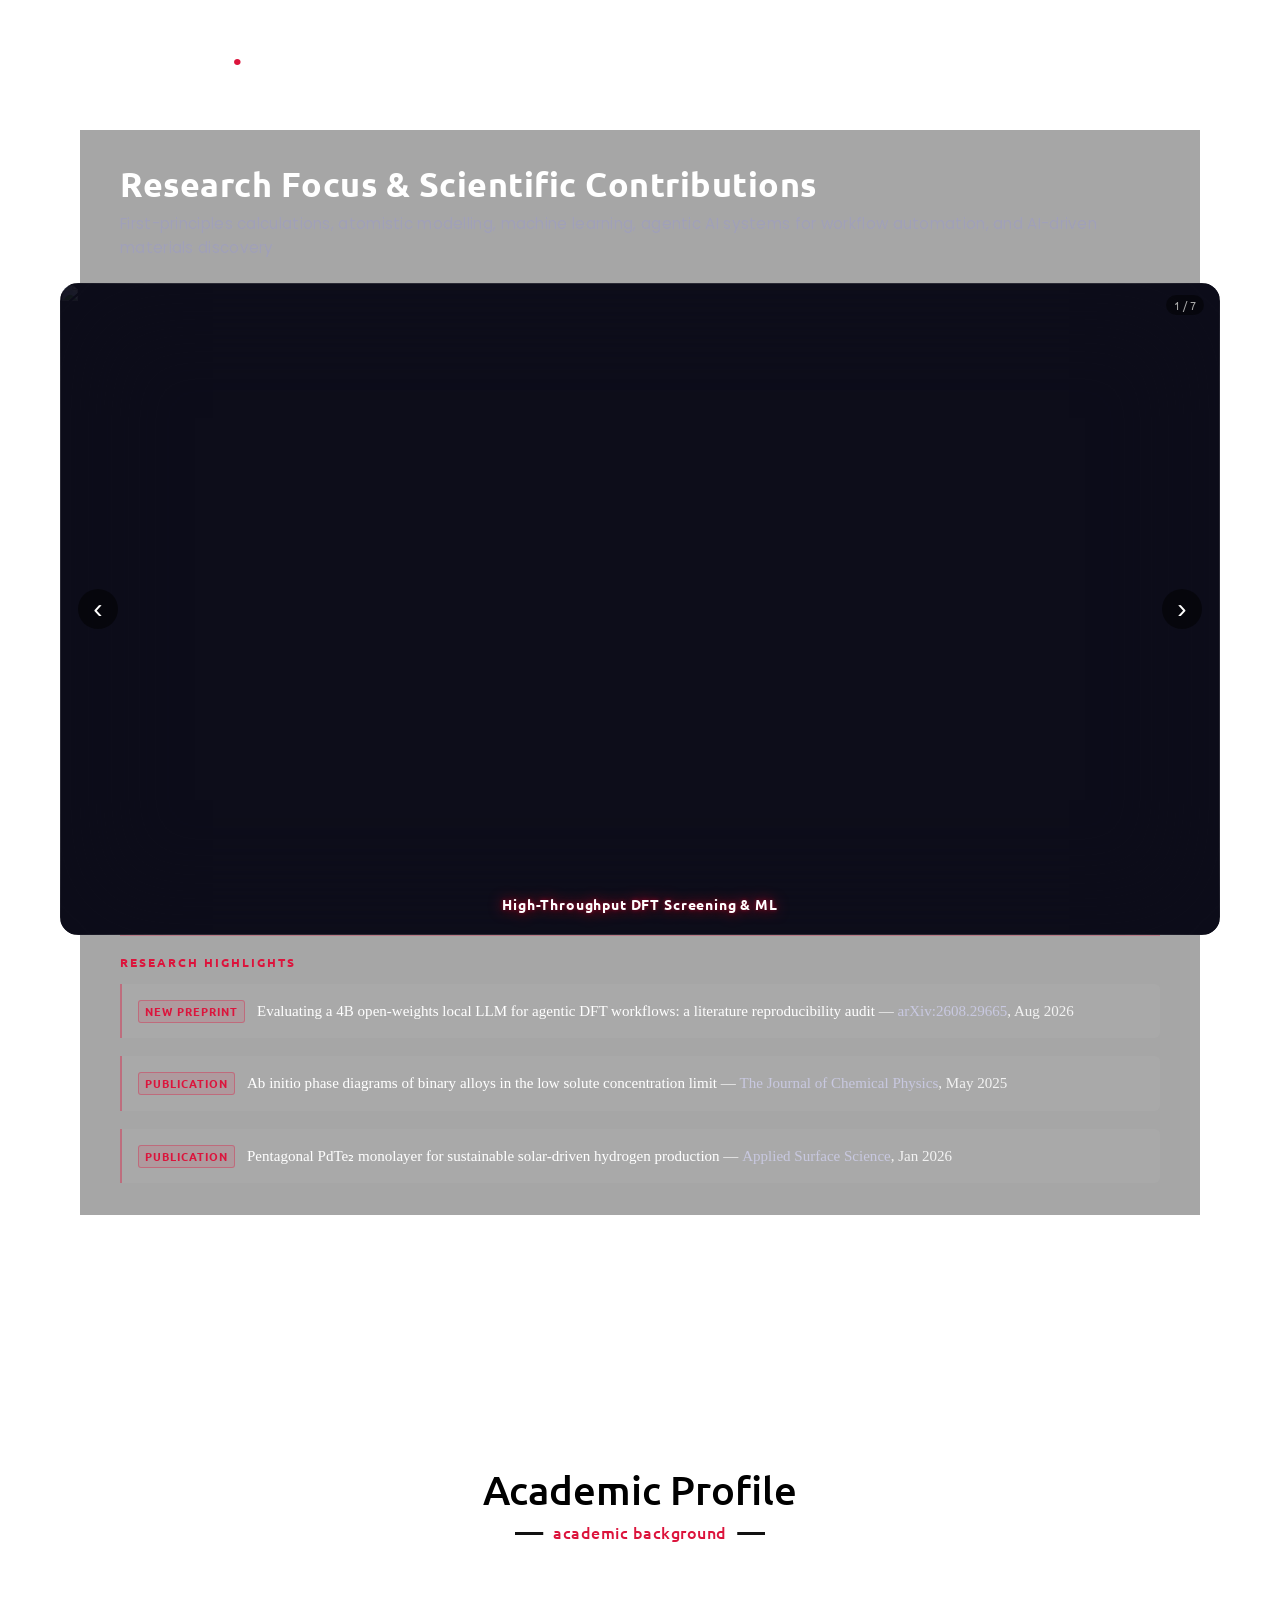
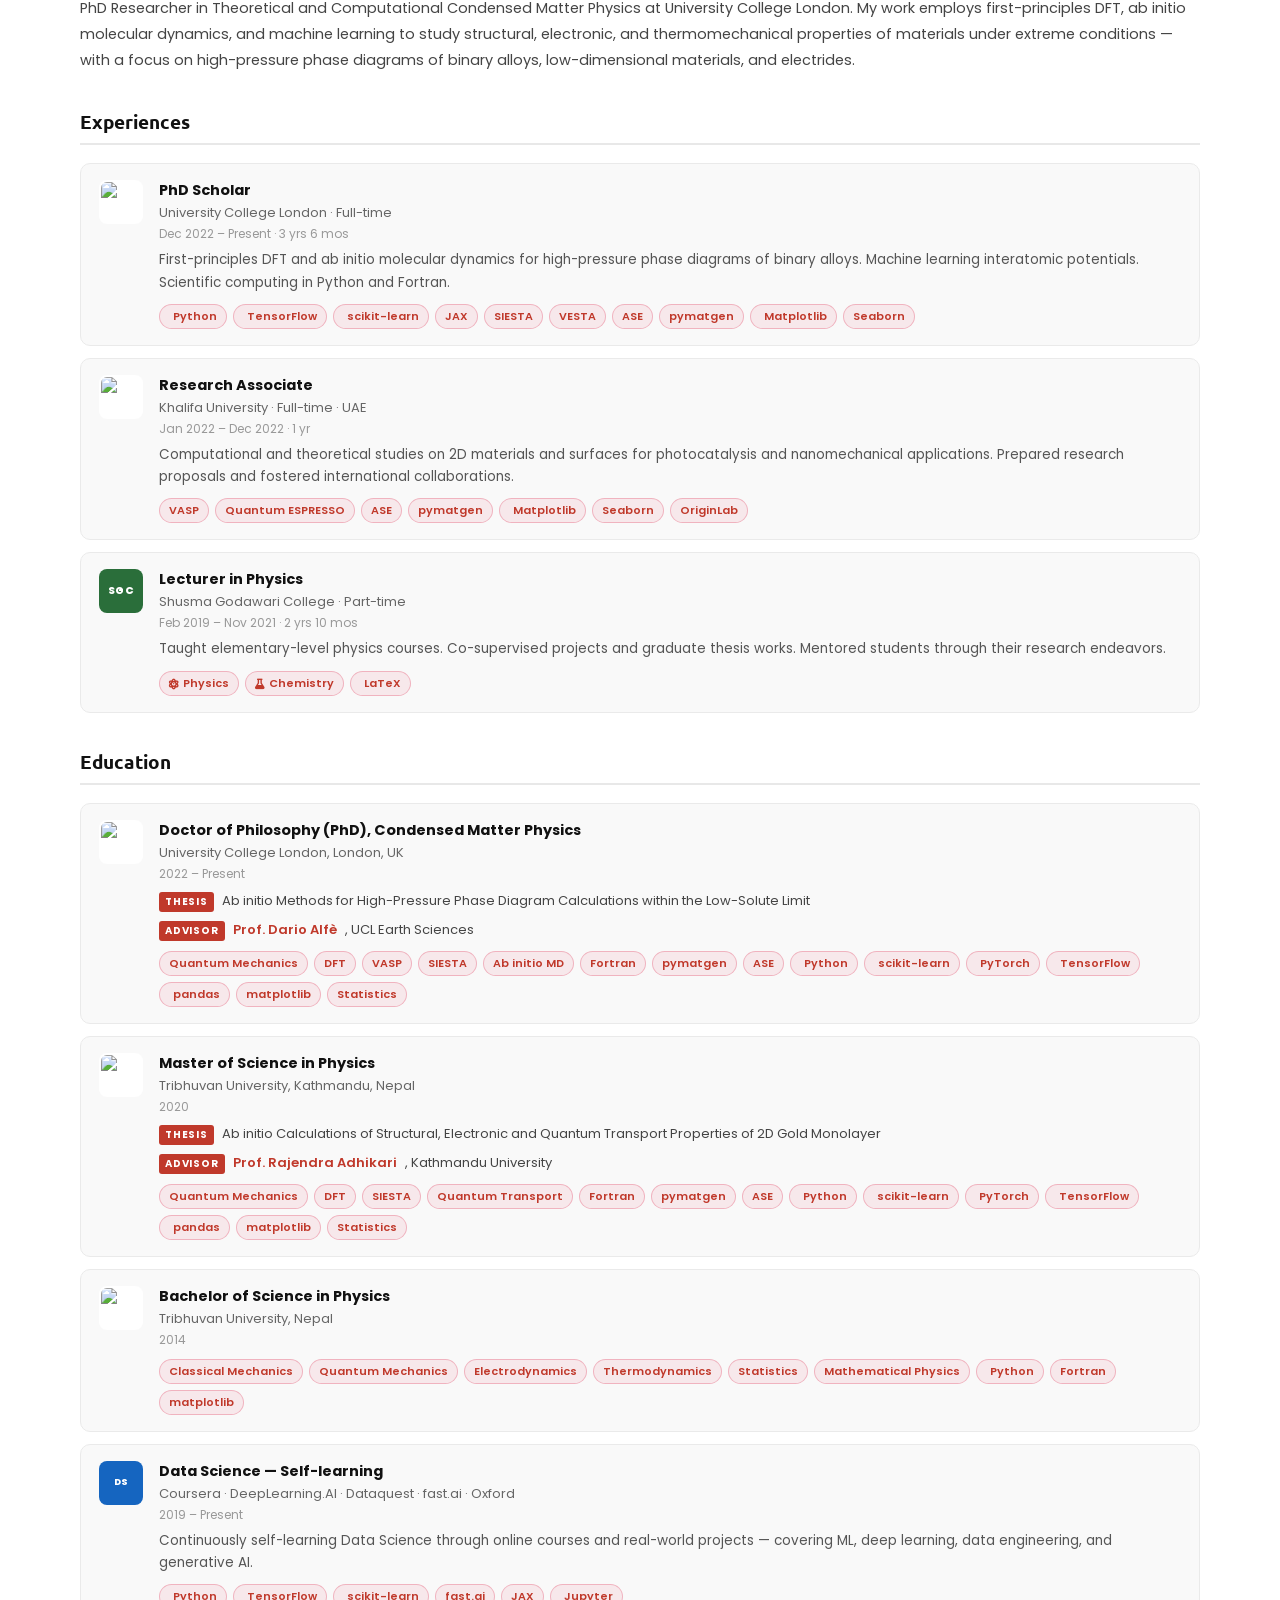
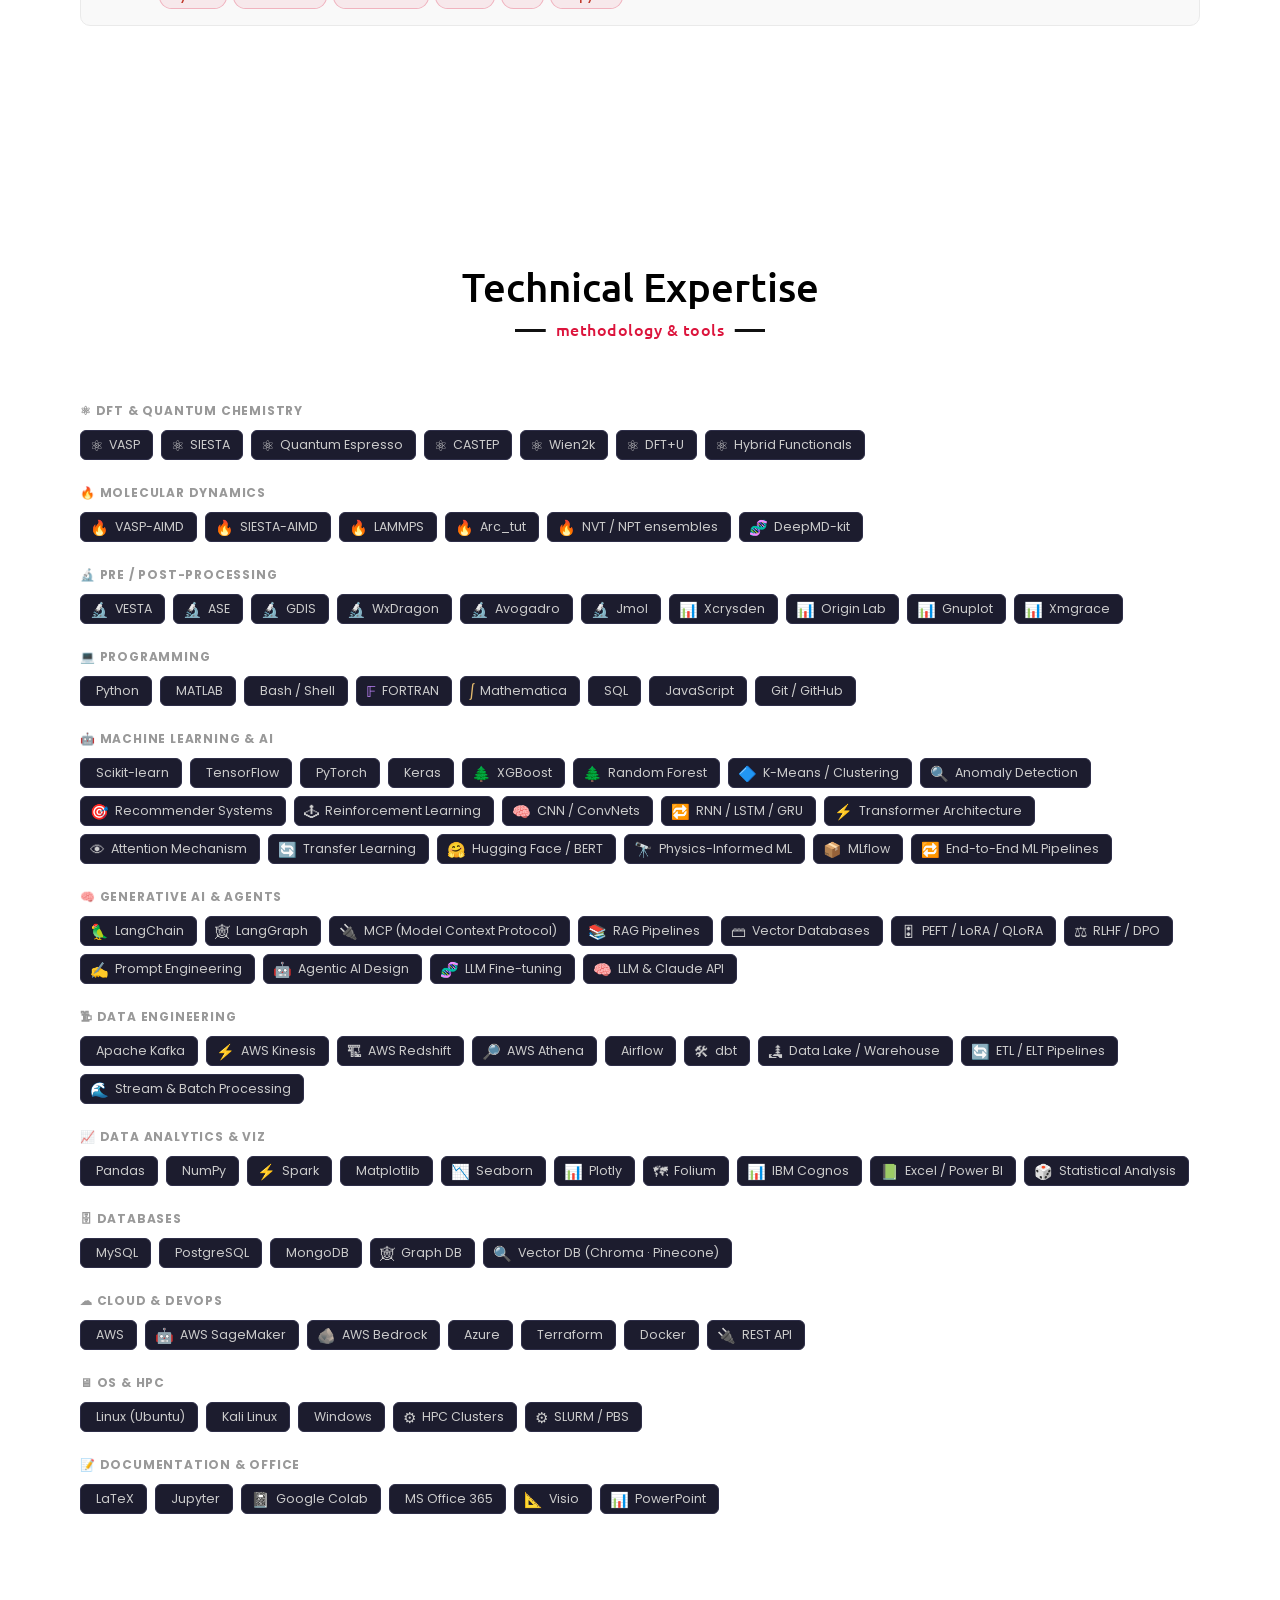
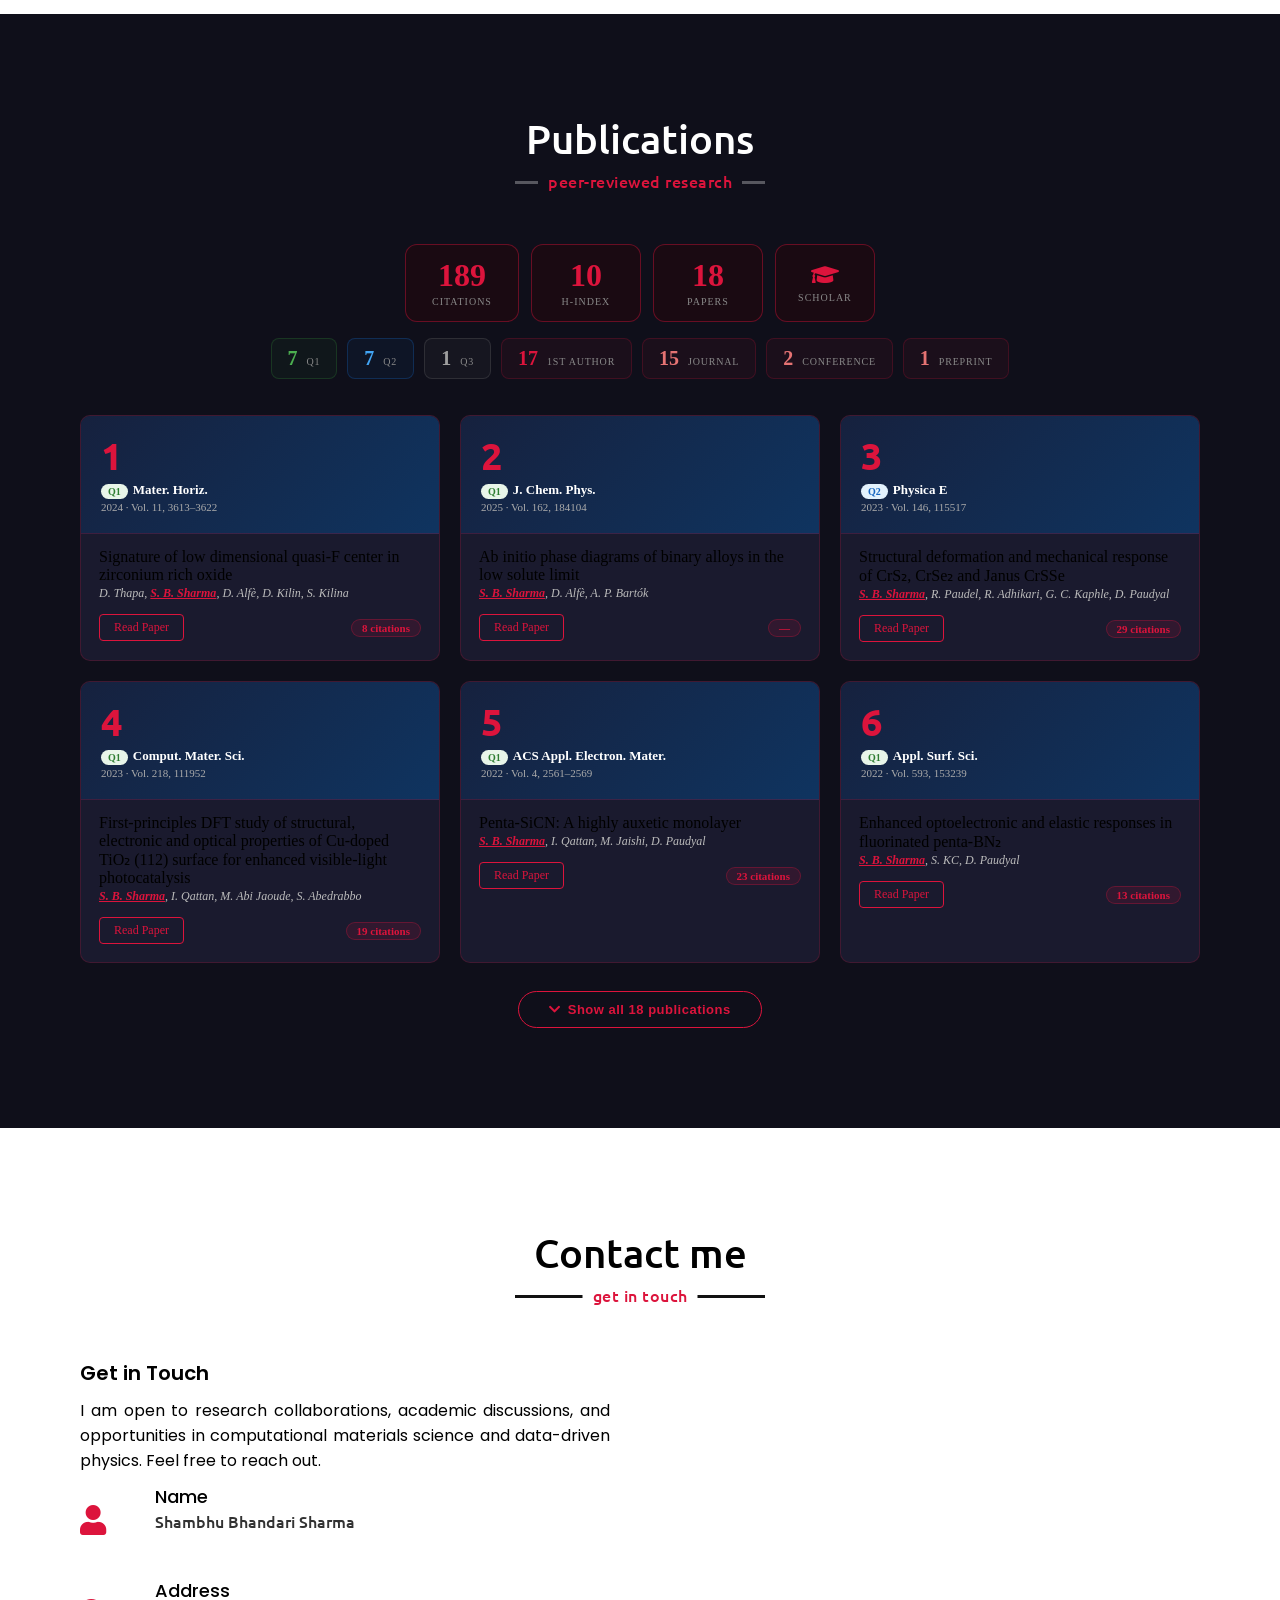
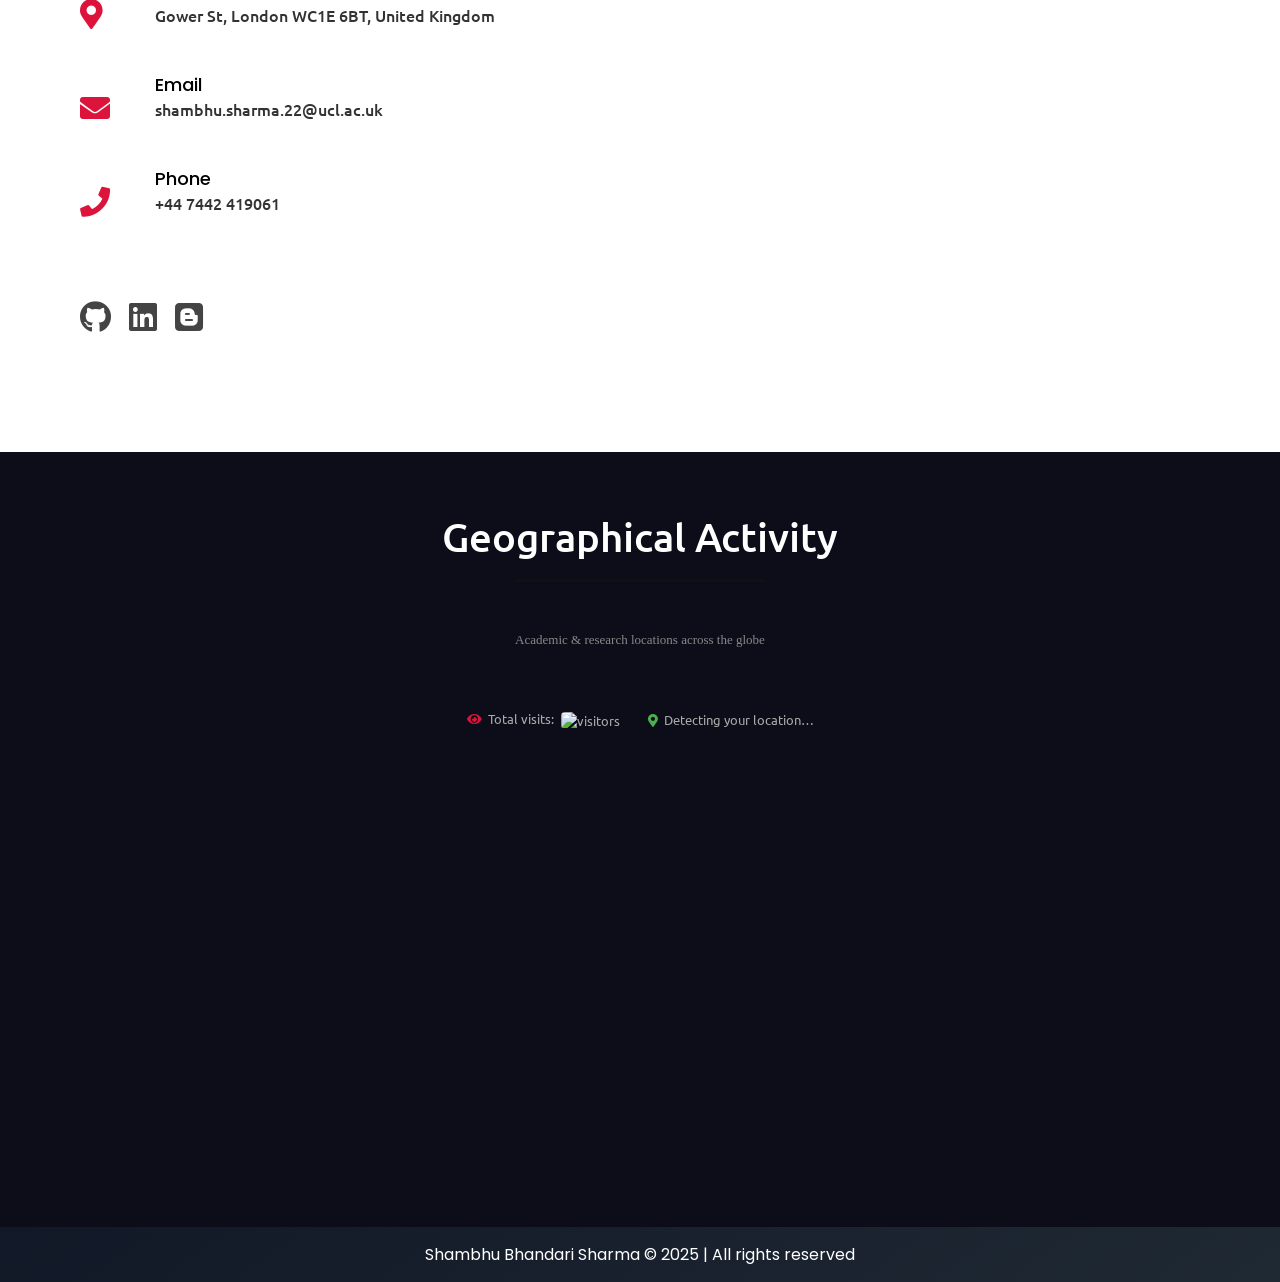
==== commit 893cdb08: "Update homepage academic headings and research highlights" ====
--- a/pages/index.html
+++ b/pages/index.html
@@ -100,7 +100,8 @@
 
       <!-- MAIN CONTENT -->
       <main class="blog-main">
-        <h1 class="blog-main-title">MY RESEARCH PORTFOLIO</h1>
+        <h1 class="blog-main-title">Research Focus &amp; Scientific Contributions</h1>
+        <p class="blog-main-subtitle">First-principles calculations, atomistic modelling, machine learning, agentic AI systems for workflow automation, and AI-driven materials discovery</p>
 
         <!-- Intro slides carousel -->
         <style>
@@ -138,9 +139,9 @@
         <div class="blog-news">
           <h3 class="blog-news-title">Research Highlights</h3>
           <ul class="highlight-list">
-            <li><span class="hl-tag">Publication</span> High-throughput screening of penta-monolayers &mdash; <em>RSC Materials Horizons</em>, Apr 2024</li>
-            <li><span class="hl-tag">Current Work</span> High-pressure phase diagrams of binary alloys at Earth-core conditions using ab initio MD and ML interatomic potentials</li>
-            <li><span class="hl-tag">Exploring</span> Agentic AI systems and MLOps pipelines for scientific computing</li>
+            <li><span class="hl-tag">New Preprint</span> <span><a href="https://arxiv.org/abs/2608.29665" target="_blank">Evaluating a 4B open-weights local LLM for agentic DFT workflows: a literature reproducibility audit</a> &mdash; <em>arXiv:2608.29665</em>, Aug 2026</span></li>
+            <li><span class="hl-tag">Publication</span> <span><a href="https://pubs.aip.org/aip/jcp/article/162/18/184502/3346477" target="_blank">Ab initio phase diagrams of binary alloys in the low solute concentration limit</a> &mdash; <em>The Journal of Chemical Physics</em>, May 2025</span></li>
+            <li><span class="hl-tag">Publication</span> <span><a href="https://www.sciencedirect.com/science/article/pii/S0169433226016156" target="_blank">Pentagonal PdTe₂ monolayer for sustainable solar-driven hydrogen production</a> &mdash; <em>Applied Surface Science</em>, Jan 2026</span></li>
           </ul>
         </div>
       </main>
@@ -150,10 +151,10 @@
   <!-- ========== ABOUT ========== -->
   <section class="about" id="about">
     <div class="max-width">
-      <h2 class="title">About me</h2>
+      <h2 class="title">Academic Profile</h2>
 
       <!-- Intro -->
-      <p class="about-bio">PhD researcher in Theoretical and Computational Condensed Matter Physics at University
+      <p class="about-bio">PhD Researcher in Theoretical and Computational Condensed Matter Physics at University
         College London. My work employs first-principles DFT, ab initio molecular dynamics, and machine learning to
         study structural, electronic, and thermomechanical properties of materials under extreme conditions — with a
         focus on high-pressure phase diagrams of binary alloys, low-dimensional materials, and electrides.</p>
@@ -298,7 +299,7 @@
   <!-- ========== SKILLS ========== -->
   <section class="skills" id="skills">
     <div class="max-width">
-      <h2 class="title">My Skills</h2>
+      <h2 class="title">Technical Expertise</h2>
       <div class="skills-content">
         <div class="stacks">
 
--- a/styles/style.css
+++ b/styles/style.css
@@ -0,0 +1,2257 @@
+@import url("https://fonts.googleapis.com/css2?family=Poppins:wght@400;500;600;700&family=Ubuntu:wght@400;500;700&display=swap");
+
+* {
+  margin: 0;
+  padding: 0;
+  box-sizing: border-box;
+  text-decoration: none;
+}
+
+html {
+  scroll-behavior: smooth;
+}
+
+::-webkit-scrollbar {
+  width: 10px;
+}
+
+::-webkit-scrollbar-track {
+  background: #f1f1f1;
+}
+
+::-webkit-scrollbar-thumb {
+  background: #888;
+}
+
+::-webkit-scrollbar-thumb:hover {
+  background: #555;
+}
+
+section {
+  padding: 100px 0;
+}
+
+.max-width {
+  max-width: 1300px;
+  padding: 0 80px;
+  margin: auto;
+}
+
+.about,
+.services,
+.skills,
+.teams,
+.contact,
+footer {
+  font-family: "Poppins", sans-serif;
+}
+
+.about .about-content,
+.services .serv-content,
+.skills .skills-content,
+.contact .contact-content {
+  display: flex;
+  flex-wrap: wrap;
+  align-items: center;
+  justify-content: space-between;
+}
+
+section .title {
+  position: relative;
+  text-align: center;
+  font-size: 40px;
+  font-weight: 500;
+  margin-bottom: 60px;
+  padding-bottom: 20px;
+  font-family: "Ubuntu", sans-serif;
+}
+
+section .title::before {
+  content: "";
+  position: absolute;
+  bottom: 0px;
+  left: 50%;
+  width: 250px;
+  height: 3px;
+  background: #111;
+  transform: translateX(-50%);
+}
+
+section .title::after {
+  position: absolute;
+  bottom: -8px;
+  left: 50%;
+  font-size: 16px;
+  font-weight: 500;
+  letter-spacing: 0.5px;
+  white-space: nowrap;
+  color: crimson;
+  padding: 0 10px;
+  background: #fff;
+  transform: translateX(-50%);
+}
+
+.navbar {
+  position: fixed;
+  width: 100%;
+  z-index: 999;
+  padding: 30px 0;
+  font-family: "Ubuntu", sans-serif;
+  transition: all 0.3s ease;
+}
+
+.navbar.sticky {
+  padding: 15px 0;
+  background: crimson;
+}
+
+.navbar .max-width {
+  display: flex;
+  align-items: center;
+  justify-content: space-between;
+}
+
+.navbar .logo a {
+  color: #fff;
+  font-size: 35px;
+  font-weight: 600;
+}
+
+.navbar .logo a span {
+  color: crimson;
+  transition: all 0.3s ease;
+}
+
+.navbar.sticky .logo a span {
+  color: #fff;
+}
+
+.navbar .menu li {
+  list-style: none;
+  display: inline-block;
+}
+
+.navbar .menu li a {
+  display: block;
+  color: #fff;
+  font-size: 18px;
+  font-weight: 500;
+  margin-left: 25px;
+  transition: color 0.3s ease;
+}
+
+.navbar .menu li a:hover {
+  color: crimson;
+}
+
+.navbar.sticky .menu li a:hover {
+  color: #fff;
+}
+
+/* ── Navbar search trigger ────────────────────────────── */
+.search-trigger {
+  background: none; border: none; cursor: pointer;
+  color: #fff; font-size: 16px;
+  padding: 4px 6px; margin-left: 18px;
+  display: flex; align-items: center;
+  transition: color .2s;
+  flex-shrink: 0;
+}
+.search-trigger:hover { color: crimson; }
+.navbar.sticky .search-trigger { color: #fff; }
+.navbar.sticky .search-trigger:hover { color: rgba(255,255,255,0.7); }
+
+/* ── Search overlay ───────────────────────────────────── */
+.search-overlay {
+  position: fixed; inset: 0; z-index: 5000;
+  background: rgba(0,0,0,0.88); backdrop-filter: blur(8px);
+  display: flex; align-items: flex-start; justify-content: center;
+  padding-top: 90px;
+  opacity: 0; visibility: hidden;
+  transition: opacity .22s ease, visibility .22s ease;
+}
+.search-overlay.active { opacity: 1; visibility: visible; }
+
+.search-modal { width: 100%; max-width: 660px; margin: 0 20px; }
+
+.search-input-row {
+  display: flex; align-items: center; gap: 12px;
+  background: #1a1a2e; border: 2px solid crimson;
+  border-radius: 10px; padding: 14px 18px;
+  box-shadow: 0 8px 40px rgba(0,0,0,0.5);
+}
+.search-input-row > i { color: crimson; font-size: 15px; flex-shrink: 0; }
+.search-input-row input {
+  flex: 1; background: none; border: none; outline: none;
+  color: #fff; font-size: 15.5px; font-family: 'Ubuntu', sans-serif;
+}
+.search-input-row input::placeholder { color: #4a4a6a; }
+#searchClose {
+  background: none; border: none; cursor: pointer;
+  color: #555; font-size: 15px; padding: 2px;
+  transition: color .2s; flex-shrink: 0;
+}
+#searchClose:hover { color: crimson; }
+
+.search-results {
+  background: #13132a;
+  border: 1px solid rgba(220,20,60,0.2); border-top: none;
+  border-radius: 0 0 10px 10px;
+  max-height: 430px; overflow-y: auto;
+}
+.search-result {
+  display: flex; align-items: center; gap: 14px;
+  padding: 11px 18px; text-decoration: none;
+  border-bottom: 1px solid rgba(255,255,255,0.04);
+  cursor: pointer; transition: background .14s;
+}
+.search-result:last-child { border-bottom: none; }
+.search-result:hover, .search-result.focused { background: rgba(220,20,60,0.1); }
+.sr-icon {
+  width: 32px; height: 32px; border-radius: 7px; flex-shrink: 0;
+  background: rgba(220,20,60,0.12); border: 1px solid rgba(220,20,60,0.28);
+  display: flex; align-items: center; justify-content: center;
+  color: crimson; font-size: 12px;
+}
+.sr-body { flex: 1; min-width: 0; }
+.sr-title { font-size: 13.5px; color: #fff; font-weight: 600; white-space: nowrap; overflow: hidden; text-overflow: ellipsis; }
+.sr-sub   { font-size: 11.5px; color: #666; margin-top: 2px; white-space: nowrap; overflow: hidden; text-overflow: ellipsis; }
+.sr-type  {
+  font-size: 10px; font-weight: 700; color: crimson; letter-spacing: .4px;
+  text-transform: uppercase; background: rgba(220,20,60,0.1);
+  padding: 2px 9px; border-radius: 10px; white-space: nowrap; flex-shrink: 0;
+}
+.search-empty { padding: 28px; text-align: center; color: #555; font-size: 14px; }
+.search-empty strong { color: #888; }
+
+@media (max-width: 947px) {
+  .search-trigger { margin-left: 0; margin-right: 8px; }
+  .search-overlay { padding-top: 70px; }
+}
+
+/* ── Dropdown navigation ──────────────────────────────── */
+.navbar .menu li.has-dropdown { position: relative; }
+.navbar .menu li.has-dropdown > .dropdown {
+  display: none;
+  position: absolute;
+  top: 100%;
+  left: 0;
+  background: #111;
+  min-width: 190px;
+  border-top: 2px solid crimson;
+  border-radius: 0 0 6px 6px;
+  box-shadow: 0 8px 24px rgba(0,0,0,0.4);
+  z-index: 1000;
+  padding: 4px 0;
+  list-style: none;
+}
+.navbar .menu li.has-dropdown:hover > .dropdown { display: block; }
+.navbar .menu li.has-dropdown > .dropdown > li { display: block; }
+.navbar .menu li.has-dropdown > .dropdown > li > a {
+  display: block;
+  padding: 9px 18px;
+  font-size: 14px;
+  color: #ccc;
+  margin: 0;
+  white-space: nowrap;
+  transition: color 0.2s, background 0.2s;
+}
+.navbar .menu li.has-dropdown > .dropdown > li > a:hover {
+  color: #fff;
+  background: rgba(220, 20, 60, 0.15);
+}
+.navbar.sticky .menu li.has-dropdown > .dropdown {
+  background: crimson;
+  border-top-color: rgba(255,255,255,0.3);
+}
+.navbar.sticky .menu li.has-dropdown > .dropdown > li > a { color: rgba(255,255,255,0.85); }
+.navbar.sticky .menu li.has-dropdown > .dropdown > li > a:hover { background: rgba(0,0,0,0.15); color: #fff; }
+
+/* ── Nested submenu ───────────────────────────────────── */
+.navbar .menu li.has-submenu { position: relative; }
+.navbar .menu li.has-submenu > .submenu {
+  display: none;
+  position: absolute;
+  top: 0;
+  left: 100%;
+  background: #111;
+  min-width: 160px;
+  border-top: 2px solid crimson;
+  border-radius: 0 0 6px 6px;
+  box-shadow: 0 8px 24px rgba(0,0,0,0.4);
+  z-index: 1001;
+  padding: 4px 0;
+  list-style: none;
+}
+.navbar .menu li.has-submenu:hover > .submenu { display: block; }
+.navbar .menu li.has-submenu > .submenu > li { display: block; }
+.navbar .menu li.has-submenu > .submenu > li > a {
+  display: block;
+  padding: 9px 18px;
+  font-size: 14px;
+  color: #ccc;
+  margin: 0;
+  white-space: nowrap;
+  transition: color 0.2s, background 0.2s;
+}
+.navbar .menu li.has-submenu > .submenu > li > a:hover {
+  color: #fff;
+  background: rgba(220, 20, 60, 0.15);
+}
+.navbar.sticky .menu li.has-submenu > .submenu {
+  background: crimson;
+  border-top-color: rgba(255,255,255,0.3);
+}
+.navbar.sticky .menu li.has-submenu > .submenu > li > a { color: rgba(255,255,255,0.85); }
+.navbar.sticky .menu li.has-submenu > .submenu > li > a:hover { background: rgba(0,0,0,0.15); color: #fff; }
+
+.menu-btn {
+  color: #fff;
+  font-size: 23px;
+  cursor: pointer;
+  display: none;
+}
+
+.scroll-up-btn {
+  position: fixed;
+  height: 45px;
+  width: 42px;
+  background: crimson;
+  right: 30px;
+  bottom: 10px;
+  text-align: center;
+  line-height: 45px;
+  color: #fff;
+  z-index: 9999;
+  font-size: 30px;
+  border-radius: 6px;
+  border-bottom-width: 2px;
+  cursor: pointer;
+  opacity: 0;
+  pointer-events: none;
+  transition: all 0.3s ease;
+}
+
+.scroll-up-btn.show {
+  bottom: 30px;
+  opacity: 1;
+  pointer-events: auto;
+}
+
+.scroll-up-btn:hover {
+  filter: brightness(90%);
+}
+
+
+.home {
+  display: flex;
+  /* background: url("images/banner.jpg") no-repeat center; */
+  height: 100vh;
+  color: #fff;
+  min-height: 500px;
+  background-size: cover;
+  /* background-attachment: fixed; */
+  font-family: "Ubuntu", sans-serif;
+}
+
+
+.home .max-width {
+  width: 100%;
+  display: flex;
+}
+
+.home .max-width .row {
+  margin-right: 0;
+}
+
+.home .home-content .text-1 {
+  font-size: 27px;
+}
+
+.home .home-content .text-4 {
+  font-size: 17px;
+  font-weight: 600;
+  margin-bottom: 10px;
+  width: 40%;
+  margin-left: 70%;
+  margin-top: -17%;
+  margin-right: 10%;
+}
+
+.home .home-content .text-2 {
+  font-size: 75px;
+  font-weight: 600;
+  margin-left: -3px;
+}
+
+.home .home-content .text-3 {
+  font-size: 40px;
+  margin: 5px 0;
+}
+
+.home .home-content .text-3 span {
+  color: #dc143c;
+  font-weight: 500;
+}
+
+.home .home-content a {
+  display: inline-block;
+  background: crimson;
+  color: #fff;
+  font-size: 25px;
+  padding: 12px 36px;
+  margin-top: 20px;
+  font-weight: 400;
+  border-radius: 6px;
+  border: 2px solid crimson;
+  transition: all 0.3s ease;
+}
+
+.home .home-content a:hover {
+  color: crimson;
+  background: none;
+}
+
+.home .text-4 .full-text {
+  display: inline;
+}
+
+.home .text-4 .mobile-text {
+  display: none;
+}
+
+@media (max-width: 768px) {
+  .home .home-content .text-2 {
+    font-size: 55px;
+  }
+
+  .home .home-content .text-3 {
+    font-size: 35px;
+  }
+
+  .home .home-content .text-4 {
+    font-size: 16px;
+    width: 100%;
+    margin-left: 0;
+    margin-top: 5%;
+  }
+
+  .home .home-content a {
+    font-size: 22px;
+    padding: 10px 30px;
+  }
+
+  .home .text-4 .full-text {
+    display: none;
+  }
+
+  .home .text-4 .mobile-text {
+    display: inline;
+  }
+}
+
+@media (max-width: 480px) {
+  .home .home-content .text-2 {
+    font-size: 45px;
+  }
+
+  .home .home-content .text-3 {
+    font-size: 28px;
+  }
+
+  .home .home-content .text-4 {
+    font-size: 14px;
+    width: 100%;
+    margin-left: 0;
+    margin-top: 5%;
+  }
+
+  .home .home-content a {
+    font-size: 20px;
+    padding: 8px 25px;
+  }
+
+  .home .text-4 .full-text {
+    display: none;
+  }
+
+  .home .text-4 .mobile-text {
+    display: inline;
+  }
+}
+
+.blogs .title::after {
+  content: "hover or slide";
+}
+
+.blogs .blogs-content .left {
+  width: 45%;
+}
+
+.blogs .blogs-content .left img {
+  height: 400px;
+  width: 400px;
+  object-fit: cover;
+  border-radius: 6px;
+}
+
+.blogs .blogs-content .right {
+  width: 55%;
+}
+
+.blogs .blogs-content .right .text {
+  font-size: 25px;
+  font-weight: 600;
+  margin-bottom: 10px;
+}
+
+.blogs .blogs-content .right .text span {
+  color: crimson;
+}
+
+.blogs .blogs-content .right p {
+  text-align: justify;
+}
+
+.blogs .blogs-content .right a {
+  display: inline-block;
+  background: crimson;
+  color: #070707;
+  font-size: 20px;
+  font-weight: 500;
+  padding: 10px 30px;
+  margin-top: 20px;
+  border-radius: 6px;
+  border: 2px solid crimson;
+  transition: all 0.3s ease;
+}
+
+.blogs .blogs-content .right a:hover {
+  color: crimson;
+  background: none;
+}
+
+.about .title::after {
+  content: "academic background";
+}
+
+.about .about-content .left {
+  width: 45%;
+}
+
+.about .about-content .left img {
+  height: 400px;
+  width: 400px;
+  object-fit: cover;
+  border-radius: 6px;
+}
+
+.about .about-content .right {
+  width: 55%;
+}
+
+.about .about-content .right .text {
+  font-size: 25px;
+  font-weight: 600;
+  margin-bottom: 10px;
+}
+
+.about .about-content .right .text span {
+  color: crimson;
+}
+
+.about .about-content .right p {
+  text-align: justify;
+}
+
+.about .about-content .right a {
+  display: inline-block;
+  background: crimson;
+  color: #070707;
+  font-size: 20px;
+  font-weight: 500;
+  padding: 10px 30px;
+  margin-top: 20px;
+  border-radius: 6px;
+  border: 2px solid crimson;
+  transition: all 0.3s ease;
+}
+
+.about .about-content .right a:hover {
+  color: crimson;
+  background: none;
+}
+
+.skills .title::after {
+  content: "methodology & tools";
+}
+
+.skills .skills-content .column {
+  width: calc(50% - 30px);
+}
+
+.skills .skills-content .left .text {
+  font-size: 20px;
+  font-weight: 600;
+  margin-bottom: 10px;
+}
+
+.skills .skills-content .left p {
+  text-align: justify;
+}
+
+.skills .skills-content .left a {
+  display: inline-block;
+  background: crimson;
+  color: #fff;
+  font-size: 18px;
+  font-weight: 500;
+  padding: 8px 16px;
+  margin-top: 50px;
+  border-radius: 6px;
+  border: 2px solid crimson;
+  transition: all 0.3s ease;
+}
+
+.skills .skills-content .left a:hover {
+  color: crimson;
+  background: none;
+}
+
+.skills .skills-content .right .bars {
+  margin-bottom: 15px;
+}
+
+.skills .skills-content .right .info {
+  display: flex;
+  margin-bottom: 5px;
+  align-items: center;
+  justify-content: space-between;
+}
+
+.skills .skills-content .right span {
+  font-weight: 500;
+  font-size: 18px;
+}
+
+.skills .skills-content .right .line {
+  height: 5px;
+  width: 100%;
+  background: lightgrey;
+  position: relative;
+}
+
+*/ .skills .skills-content .right .line::before {
+  content: "";
+  position: absolute;
+  height: 100%;
+  left: 0;
+  top: 0;
+  background: crimson;
+}
+
+.contact .title::after {
+  content: "get in touch";
+}
+
+.contact .contact-content .column {
+  width: calc(50% - 30px);
+}
+
+.contact .contact-content .text {
+  font-size: 20px;
+  font-weight: 600;
+  margin-bottom: 10px;
+}
+
+.contact .contact-content .left p {
+  text-align: justify;
+}
+
+.contact .contact-content .left .icons {
+  margin: 10px 0;
+}
+
+.contact .contact-content .row {
+  display: flex;
+  align-items: center;
+  margin-bottom: 20px;
+}
+
+.contact .contact-content .row .info {
+  margin-left: 15px;
+}
+
+.contact .contact-content .row i {
+  font-size: 30px;
+  color: crimson;
+  margin-right: 20px;
+  min-width: 40px;
+}
+
+.contact .contact-content .info .head {
+  font-weight: 500;
+  font-size: 18px;
+}
+
+.contact .contact-content .info .sub-title {
+  color: #333;
+  font-size: 16px;
+}
+
+.contact .right form .fields {
+  display: flex;
+  flex-wrap: wrap;
+}
+
+.contact .right form .field,
+.contact .right form .fields .field {
+  height: 45px;
+  width: 48%;
+  margin-bottom: 15px;
+}
+
+.contact .right form .textarea {
+  height: 80px;
+  width: 100%;
+}
+
+.contact .right form .name {
+  margin-right: 10px;
+}
+
+.contact .right form .field input,
+.contact .right form .textarea textarea {
+  height: 100%;
+  width: 100%;
+  border: 1px solid lightgrey;
+  border-radius: 6px;
+  outline: none;
+  padding: 0 15px;
+  font-size: 17px;
+  font-family: "Poppins", sans-serif;
+  transition: all 0.3s ease;
+}
+
+.contact .right form .field input:focus,
+.contact .right form .textarea textarea:focus {
+  border-color: #b3b3b3;
+}
+
+.contact .right form .textarea textarea {
+  padding-top: 10px;
+  resize: none;
+}
+
+.contact .right form .button-area {
+  display: flex;
+  align-items: center;
+}
+
+.right form .button-area button {
+  color: #fff;
+  display: block;
+  width: 160px !important;
+  height: 45px;
+  outline: none;
+  font-size: 18px;
+  font-weight: 500;
+  border-radius: 6px;
+  cursor: pointer;
+  flex-wrap: nowrap;
+  background: crimson;
+  border: 2px solid crimson;
+  transition: all 0.3s ease;
+}
+
+.right form .button-area button:hover {
+  color: crimson;
+  background: none;
+}
+
+@media (max-width: 768px) {
+  .contact .contact-content .column {
+    width: 100%;
+  }
+
+  .contact .right form .fields {
+    flex-direction: column;
+  }
+
+  .contact .right form .field,
+  .contact .right form .textarea {
+    width: 100%;
+  }
+
+  .contact .right form .name {
+    margin-right: 0;
+    margin-bottom: 15px;
+  }
+
+  .contact .right form .button-area button {
+    width: 100%;
+  }
+
+  .contact .contact-content .text {
+    font-size: 18px;
+  }
+
+  .contact .contact-content .row {
+    flex-direction: column;
+    align-items: flex-start;
+  }
+
+  .contact .contact-content .row .info {
+    margin-left: 0;
+    margin-bottom: 10px;
+  }
+
+  .contact .contact-content .row i {
+    margin-right: 10px;
+  }
+}
+
+@media (max-width: 480px) {
+  .contact .contact-content .text {
+    font-size: 16px;
+  }
+
+  .contact .right form .fields .field {
+    height: 40px;
+  }
+
+  .contact .right form .textarea {
+    height: 70px;
+  }
+}
+
+footer {
+  background: #111;
+  padding: 15px 23px;
+  color: #fff;
+  text-align: center;
+}
+
+footer span a {
+  color: crimson;
+  text-decoration: none;
+}
+
+footer span a:hover {
+  text-decoration: underline;
+}
+
+@media (max-width: 1104px) {
+  .about .about-content .left img {
+    height: 350px;
+    width: 350px;
+  }
+}
+
+@media (max-width: 991px) {
+  .max-width {
+    padding: 0 50px;
+  }
+}
+
+@media (max-width: 947px) {
+  .menu-btn {
+    display: block;
+    z-index: 999;
+  }
+
+  .menu-btn i.active:before {
+    content: "\f00d";
+  }
+
+  .navbar .menu {
+    position: fixed;
+    height: 100vh;
+    width: 100%;
+    left: -100%;
+    top: 0;
+    background: #111;
+    text-align: center;
+    padding-top: 80px;
+    transition: all 0.3s ease;
+  }
+
+  .navbar .menu.active {
+    left: 0;
+  }
+
+  .navbar .menu li {
+    display: block;
+  }
+
+  .navbar .menu li a {
+    display: inline-block;
+    margin: 20px 0;
+    font-size: 25px;
+  }
+
+  .navbar .menu li.has-dropdown > .dropdown {
+    position: static;
+    display: none;
+    background: #1a1a1a;
+    border-top: 1px solid #333;
+    box-shadow: none;
+    min-width: auto;
+    border-radius: 0;
+    padding: 0;
+  }
+  .navbar .menu li.has-dropdown.open > .dropdown { display: block; }
+  .navbar .menu li.has-dropdown > .dropdown > li > a {
+    padding: 10px 30px;
+    font-size: 18px;
+    color: rgba(255,255,255,0.75);
+    margin: 0;
+  }
+  .navbar .menu li.has-submenu > .submenu {
+    position: static;
+    display: none;
+    background: #222;
+    border-top: 1px solid #333;
+    box-shadow: none;
+    min-width: auto;
+    border-radius: 0;
+    padding: 0;
+  }
+  .navbar .menu li.has-submenu.open > .submenu { display: block; }
+  .navbar .menu li.has-submenu > .submenu > li > a {
+    padding: 10px 40px;
+    font-size: 18px;
+    color: rgba(255,255,255,0.65);
+    margin: 0;
+  }
+
+  .home .home-content .text-2 {
+    font-size: 70px;
+  }
+
+  .home .home-content .text-3 {
+    font-size: 35px;
+  }
+
+  .home .home-content a {
+    font-size: 23px;
+    padding: 10px 30px;
+  }
+
+  .max-width {
+    max-width: 930px;
+  }
+
+  .about .about-content .column {
+    width: 100%;
+  }
+
+  .about .about-content .left {
+    display: flex;
+    justify-content: center;
+    margin: 0 auto 60px;
+  }
+
+  .about .about-content .right {
+    flex: 100%;
+  }
+
+  .services .serv-content .card {
+    width: calc(50% - 10px);
+    margin-bottom: 20px;
+  }
+
+  .skills .skills-content .column,
+  .contact .contact-content .column {
+    width: 100%;
+    margin-bottom: 35px;
+  }
+}
+
+@media (max-width: 690px) {
+  .max-width {
+    padding: 0 23px;
+  }
+
+  .home .home-content .text-2 {
+    font-size: 60px;
+  }
+
+  .home .home-content .text-3 {
+    font-size: 32px;
+  }
+
+  .home .home-content a {
+    font-size: 20px;
+  }
+
+  .services .serv-content .card {
+    width: 100%;
+  }
+}
+
+@media (max-width: 500px) {
+  .home .home-content .text-2 {
+    font-size: 50px;
+  }
+
+  .home .home-content .text-3 {
+    font-size: 27px;
+  }
+
+  .about .about-content .right .text,
+  .skills .skills-content .left .text {
+    font-size: 19px;
+  }
+
+  .contact .right form .fields {
+    flex-direction: column;
+  }
+
+  .contact .right form .name,
+  .contact .right form .email {
+    margin: 0;
+  }
+
+  .right form .error-box {
+    width: 150px;
+  }
+
+  .scroll-up-btn {
+    right: 15px;
+    bottom: 15px;
+    height: 38px;
+    width: 35px;
+    font-size: 23px;
+    line-height: 38px;
+  }
+}
+
+.cards {
+  display: flex;
+  align-items: center;
+  width: 100%;
+  flex-wrap: wrap;
+  justify-content: center;
+  margin-top: 0px;
+  gap: 2.5vh;
+}
+
+.skill-card {
+  width: 14vw;
+  height: 14vw;
+  perspective: 1000px;
+}
+
+.card-front,
+.card-back {
+  width: 100%;
+  height: 100%;
+  background-color: #3d3e42;
+  border-radius: 20px;
+  position: absolute;
+  backface-visibility: hidden;
+  display: flex;
+  flex-direction: column;
+  align-items: center;
+  justify-content: center;
+  gap: 2.5vh;
+  transition: transform 0.6s;
+}
+
+.card-front {
+  background: linear-gradient(145deg, #111827, #1f2933);
+  box-shadow: 0 10px 30px rgba(0, 0, 0, 0.45);
+}
+
+.card-front img {
+  height: 7.5vw;
+  width: 7.5vw;
+  object-fit: contain;
+}
+
+.card-front h2 {
+  font-size: 24px;
+  font-weight: 400;
+  color: #fbfbfb;
+}
+
+.card-back {
+  background-color: #f5f5f5;
+  transform: rotateY(180deg);
+}
+
+.card-back h2,
+.card-back p {
+  color: #000000;
+}
+
+.skill-card:hover .card-front {
+  transform: rotateY(180deg);
+}
+
+.skill-card:hover .card-back {
+  transform: rotateY(360deg);
+}
+
+.skills h1 {
+  font-size: 36px;
+  text-align: center;
+}
+
+.cards {
+  display: flex;
+  flex-wrap: wrap;
+  justify-content: center;
+  gap: 20px;
+}
+
+.skill-card {
+  width: 250px;
+  height: 250px;
+  margin: 10px;
+}
+
+@media (max-width: 768px) {
+  .skills h1 {
+    font-size: 28px;
+  }
+
+  .skill-card {
+    width: calc(50% - 20px);
+    height: 200px;
+  }
+
+  .card-front img {
+    height: 12vw;
+    width: 12vw;
+  }
+}
+
+@media (min-width: 769px) and (max-width: 1024px) {
+  .skill-card {
+    width: calc(25% - 20px);
+    height: 250px;
+  }
+}
+
+@media (max-width: 480px) {
+  .skills {
+    padding: 30px 10px;
+  }
+
+  .skill-card {
+    width: 100%;
+    height: 180px;
+  }
+
+  .card-front img {
+    height: 15vw;
+    width: 15vw;
+  }
+}
+
+@media (max-width: 768px) {
+
+  body,
+  html {
+    overflow-x: hidden;
+  }
+}
+
+/* Existing styles */
+.blog .blog-content .right a:hover {
+  color: crimson;
+  background: none;
+}
+
+.blog .title::after {
+  content: "new blogs ";
+}
+
+.blog .blog-content .column {
+  width: calc(50% - 30px);
+}
+
+.blog .blog-content .left .text {
+  font-size: 20px;
+  font-weight: 600;
+  margin-bottom: 10px;
+}
+
+.blog-section {
+  text-align: center;
+  margin-bottom: 20px;
+}
+
+.blog-section h2 {
+  font-size: 2em;
+  margin-bottom: 10px;
+  color: #fff;
+}
+
+.blog-container {
+  display: flex;
+  gap: 20px;
+  overflow-x: auto;
+  /* Enable horizontal scrolling */
+  padding: 10px;
+  scroll-snap-type: x mandatory;
+  /* Enable snap scrolling */
+  scrollbar-width: thin;
+  /* Improve UX for scrolling */
+  scrollbar-color: #aaa #fff;
+}
+
+.blog-card {
+  flex: 0 0 auto;
+  background: #fff;
+  color: #000;
+  border-radius: 10px;
+  min-width: 300px;
+  min-height: 300px;
+  scroll-snap-align: start;
+  box-shadow: 0 0 10px rgba(0, 0, 0, 0.3);
+  text-align: left;
+  text-decoration: none;
+  transition: transform 0.3s ease, box-shadow 0.3s ease;
+}
+
+.blog-card:hover {
+  transform: scale(1.05);
+  box-shadow: 0 15px 30px rgba(0, 0, 0, 0.3);
+}
+
+.blog-card-inner {
+  padding: 20px;
+}
+
+.blog-card img {
+  width: 100%;
+  height: auto;
+  border-radius: 10px 10px 0 0;
+}
+
+.blog-card h3 {
+  font-size: 1.4em;
+  color: #222;
+  text-align: center;
+}
+
+.blogs .blogs-content .blog-card {
+  width: calc(33.33% - 20px);
+  border-radius: 6px;
+  margin-bottom: 0;
+  transition: all 0.3s ease;
+}
+
+@media (min-width: 768px) {
+  .blog-container {
+    flex-wrap: wrap;
+    justify-content: center;
+  }
+
+  .blog-card {
+    flex: 0 0 calc(33.333% - 20px);
+  }
+}
+
+@media (max-width: 767px) {
+  .blog-container {
+    flex-direction: row;
+    gap: 20px;
+  }
+
+  .blog-card {
+    flex-shrink: 0;
+    width: 100%;
+    border-radius: 15px;
+    transition: all 0.4s ease-in-out;
+  }
+
+  .blog-card:hover {
+    transform: scale(1.03);
+  }
+
+  .blog-card img {
+    border-radius: 15px;
+    object-fit: cover;
+  }
+
+  .blog-card-inner {
+    padding: 30px;
+  }
+
+  .blog-card p {
+    font-size: 1em;
+    color: #555;
+  }
+}
+
+.footer {
+  background: linear-gradient(145deg, #111827, #1f2933);
+  color: #fff;
+  padding: 100px 100;
+  margin-left: 0px;
+  justify-content: center;
+  align-items: center;
+  text-align: center;
+  align-content: center;
+}
+
+/* ===== CUSTOM: Hero outline button ===== */
+.home .home-content .text-2 {
+  font-size: 62px;
+}
+
+.home .home-content .btn-outline {
+  background: transparent;
+  border: 2px solid rgba(255, 255, 255, 0.75);
+  color: rgba(255, 255, 255, 0.9);
+  margin-left: 12px;
+}
+
+.home .home-content .btn-outline:hover {
+  background: rgba(255, 255, 255, 0.15);
+  color: #fff;
+  border-color: #fff;
+}
+
+/* ===== CUSTOM: About section ===== */
+.about .title::after {
+  content: "academic background";
+}
+
+.about-bio {
+  color: #444;
+  font-size: 14.5px;
+  line-height: 1.8;
+  margin-bottom: 36px;
+}
+
+/* Timeline sections */
+.tl-section { margin-bottom: 36px; }
+.tl-heading {
+  font-family: 'Ubuntu', sans-serif;
+  font-size: 19px;
+  font-weight: 700;
+  color: #111;
+  margin-bottom: 18px;
+  padding-bottom: 8px;
+  border-bottom: 2px solid #e8e8e8;
+}
+.tl-list { display: flex; flex-direction: column; gap: 12px; }
+.tl-item {
+  display: flex;
+  align-items: flex-start;
+  gap: 16px;
+  padding: 16px 18px;
+  background: #f9f9f9;
+  border: 1px solid #eaeaea;
+  border-radius: 10px;
+  transition: border-color 0.2s, box-shadow 0.2s;
+}
+.tl-item:hover {
+  border-color: crimson;
+  box-shadow: 0 2px 10px rgba(220,20,60,0.08);
+}
+.tl-badge {
+  width: 44px;
+  height: 44px;
+  border-radius: 8px;
+  display: flex;
+  align-items: center;
+  justify-content: center;
+  font-size: 10.5px;
+  font-weight: 800;
+  color: #fff;
+  flex-shrink: 0;
+  letter-spacing: 0.3px;
+}
+.tl-body { flex: 1; }
+.tl-role { font-size: 14.5px; font-weight: 700; color: #111; margin-bottom: 2px; }
+.tl-org   { font-size: 13px; color: #666; margin-bottom: 2px; }
+.tl-date  { font-size: 12px; color: #999; margin-bottom: 6px; }
+.tl-desc  { font-size: 13.5px; color: #555; line-height: 1.65; margin: 0; }
+.tl-tags  { display:flex; flex-wrap:wrap; gap:6px; margin-top:10px; }
+.tl-tag   { background:rgba(220,20,60,0.07); border:1px solid rgba(220,20,60,0.25); color:#c0392b; font-size:11px; font-weight:600; padding:3px 9px; border-radius:20px; display:inline-flex; align-items:center; gap:4px; }
+.tl-thesis, .tl-advisor { font-size: 13px; color: #444; line-height: 1.6; margin: 8px 0 2px; display:flex; align-items:baseline; gap:8px; }
+.tl-thesis-label { font-size: 10px; font-weight: 700; letter-spacing: 0.8px; text-transform: uppercase; color: #fff; background: #c0392b; border-radius: 3px; padding: 2px 6px; white-space: nowrap; flex-shrink: 0; }
+.tl-thesis em, .tl-advisor a { color: #333; }
+.tl-advisor a { color: #c0392b; text-decoration: none; font-weight: 600; }
+.tl-advisor a:hover { text-decoration: underline; }
+
+@media (max-width: 600px) {
+  .about-intro { flex-direction: column; align-items: center; text-align: center; }
+  .tl-badge { width: 38px; height: 38px; font-size: 9.5px; }
+  .tl-role { font-size: 13.5px; }
+}
+
+/* ===== CUSTOM: Skill icon (Font Awesome in card-front) ===== */
+.card-front .skill-icon {
+  font-size: 3.5rem;
+  color: crimson;
+}
+
+.skills .title::after {
+  content: "methodology & tools";
+}
+
+/* ===== CUSTOM: Skills tag grid ===== */
+.skill-tags-grid {
+  display: grid;
+  grid-template-columns: repeat(auto-fill, minmax(280px, 1fr));
+  gap: 18px;
+  margin-top: 10px;
+}
+.skill-group {
+  background: #1a1a2e;
+  border: 1px solid #2a2a44;
+  border-radius: 10px;
+  padding: 14px 16px;
+  transition: border-color 0.2s;
+}
+.skill-group:hover { border-color: crimson; }
+.skill-group-title {
+  font-size: 12px;
+  font-weight: 700;
+  color: #aaa;
+  text-transform: uppercase;
+  letter-spacing: 0.6px;
+  margin-bottom: 11px;
+}
+.skill-tags { display: flex; flex-wrap: wrap; gap: 6px; }
+.s-tag {
+  padding: 3px 10px;
+  border-radius: 20px;
+  font-size: 12px;
+  font-weight: 500;
+  border: 1px solid;
+  white-space: nowrap;
+  transition: opacity 0.2s;
+  cursor: default;
+}
+.s-tag:hover { opacity: 0.8; }
+.s-blue   { background:#0d1b2e; color:#7ab5e8; border-color:#1a3a5a; }
+.s-red    { background:#1e0d0d; color:#e08080; border-color:#4a1818; }
+.s-teal   { background:#0a1e1e; color:#60d5cf; border-color:#1a4040; }
+.s-green  { background:#0d1e0e; color:#6acc7a; border-color:#1a4020; }
+.s-purple { background:#160e2a; color:#b09ae8; border-color:#38285a; }
+.s-orange { background:#1e1208; color:#e8a060; border-color:#4a2a10; }
+.s-gray   { background:#1a1a1a; color:#aaa;    border-color:#333;    }
+@media (max-width: 600px) {
+  .skill-tags-grid { grid-template-columns: 1fr; }
+}
+
+/* ===== CUSTOM: Publications section ===== */
+.publications {
+  background: #0f0f1a;
+}
+
+.publications .title {
+  color: #fff;
+}
+
+.publications .title::before {
+  background: rgba(255, 255, 255, 0.3);
+}
+
+.publications .title::after {
+  content: "peer-reviewed research";
+  background: #0f0f1a;
+  color: crimson;
+}
+
+.pub-grid {
+  display: grid;
+  grid-template-columns: repeat(3, 1fr);
+  gap: 20px;
+}
+
+.pub-card {
+  background: #1a1a2e;
+  border-radius: 10px;
+  overflow: hidden;
+  border: 1px solid rgba(220, 20, 60, 0.2);
+  transition: transform 0.3s ease, border-color 0.3s ease;
+}
+
+.pub-card:hover {
+  transform: translateY(-5px);
+  border-color: crimson;
+}
+
+.pub-header {
+  background: linear-gradient(135deg, #16213e, #0f3460);
+  padding: 20px;
+  border-bottom: 1px solid rgba(220, 20, 60, 0.2);
+}
+
+.pub-num {
+  display: block;
+  font-size: 38px;
+  font-weight: 800;
+  color: crimson;
+  line-height: 1;
+  font-family: "Ubuntu", sans-serif;
+}
+
+.pub-journal {
+  display: block;
+  font-size: 13px;
+  font-weight: 600;
+  color: #fff;
+  margin-top: 8px;
+}
+
+.pub-year {
+  display: block;
+  font-size: 11px;
+  color: #aaa;
+  margin-top: 3px;
+}
+
+.pub-body {
+  padding: 14px 18px 18px;
+}
+
+.pub-citation {
+  font-size: 12px;
+  color: #bbb;
+  font-style: italic;
+  line-height: 1.5;
+  margin-bottom: 12px;
+}
+
+.pub-btn {
+  display: inline-block;
+  background: transparent;
+  color: crimson;
+  border: 1px solid crimson;
+  padding: 5px 14px;
+  border-radius: 4px;
+  font-size: 12px;
+  font-weight: 500;
+  text-decoration: none;
+  transition: all 0.3s ease;
+}
+
+.pub-btn:hover {
+  background: crimson;
+  color: #fff;
+}
+
+@media (max-width: 1024px) {
+  .pub-grid {
+    grid-template-columns: repeat(2, 1fr);
+  }
+}
+
+@media (max-width: 640px) {
+  .pub-grid {
+    grid-template-columns: 1fr;
+  }
+}
+
+/* ===== CUSTOM: Contact social icons (Font Awesome) ===== */
+.social-media {
+  display: flex;
+  gap: 18px;
+  margin-top: 10px;
+}
+
+.social-media a {
+  font-size: 32px;
+  color: #444;
+  transition: color 0.3s ease, transform 0.3s ease;
+}
+
+.social-media a:hover {
+  color: crimson;
+  transform: translateY(-3px);
+}
+
+/* ===== CUSTOM: Contact title ===== */
+.contact .title::after {
+  content: "get in touch";
+}
+
+/* --- Blogger Sections --- */
+.blogger-section {
+  padding: 100px 0;
+  background: #111;
+  color: #fff;
+}
+
+.blogger-section.gallery,
+.blogger-section.machine_learning,
+.blogger-section.physics {
+  background: #fff;
+  color: #111;
+}
+
+.blogger-section .title {
+  position: relative;
+  text-align: center;
+  font-size: 40px;
+  font-weight: 500;
+  margin-bottom: 60px;
+  padding-bottom: 20px;
+  font-family: 'Ubuntu', sans-serif;
+}
+
+.blogger-section .title::before {
+  content: '';
+  position: absolute;
+  bottom: 0px;
+  left: 50%;
+  width: 180px;
+  height: 3px;
+  background: #111;
+  transform: translateX(-50%);
+}
+
+.blogger-section.projects .title::before,
+.blogger-section.awards .title::before,
+.blogger-section.wellbeing .title::before,
+.blogger-section.quantum .title::before {
+  background: #fff;
+}
+
+.blogger-section .title::after {
+  position: absolute;
+  bottom: -12px;
+  left: 50%;
+  font-size: 20px;
+  color: crimson;
+  padding: 0 5px;
+  background: #111;
+  transform: translateX(-50%);
+  content: 'explore';
+}
+
+.blogger-section.gallery .title::after,
+.blogger-section.machine_learning .title::after,
+.blogger-section.physics .title::after {
+  background: #fff;
+}
+
+.blogger-section .blogger-content {
+  font-family: 'Poppins', sans-serif;
+  line-height: 1.6;
+  font-size: 16px;
+  max-width: 1000px;
+  margin: 0 auto;
+}
+
+.blogger-section .blogger-content h1,
+.blogger-section .blogger-content h2,
+.blogger-section .blogger-content h3 {
+  margin-top: 30px;
+  margin-bottom: 15px;
+  font-family: 'Ubuntu', sans-serif;
+}
+
+.blogger-section .blogger-content p {
+  margin-bottom: 15px;
+}
+
+.blogger-section .blogger-content img {
+  max-width: 100%;
+  height: auto;
+  border-radius: 8px;
+  margin: 20px 0;
+  box-shadow: 0 4px 15px rgba(0, 0, 0, 0.2);
+}
+
+.blogger-section .blogger-content iframe {
+  max-width: 100%;
+  margin: 20px 0;
+  border-radius: 8px;
+}
+
+.blogger-section a {
+  color: crimson;
+  text-decoration: underline;
+}
+
+.blogger-section a:hover {
+  color: #fff;
+}
+
+.blogger-section.gallery a:hover,
+.blogger-section.machine_learning a:hover,
+.blogger-section.physics a:hover {
+  color: #111;
+}
+
+.blogger-section ul,
+.blogger-section ol {
+  margin-left: 20px;
+  margin-bottom: 20px;
+}
+
+.blogger-section li {
+  margin-bottom: 10px;
+}
+
+/* --- Premium Card Grid --- */
+.card-grid {
+  display: grid;
+  grid-template-columns: repeat(auto-fit, minmax(300px, 1fr));
+  gap: 30px;
+  margin-top: 50px;
+}
+
+.card {
+  background: #1e1e2d;
+  border-radius: 15px;
+  overflow: hidden;
+  box-shadow: 0 10px 30px rgba(0, 0, 0, 0.5);
+  transition: transform 0.3s ease, box-shadow 0.3s ease;
+  border: 1px solid rgba(255, 255, 255, 0.05);
+}
+
+.card:hover {
+  transform: translateY(-10px);
+  box-shadow: 0 15px 40px rgba(220, 20, 60, 0.2);
+}
+
+.card-img {
+  width: 100%;
+  height: 200px;
+  background-size: cover;
+  background-position: center;
+  border-bottom: 3px solid crimson;
+}
+
+.card-content {
+  padding: 25px;
+  color: #fff;
+  text-align: left;
+}
+
+.blogger-section:nth-child(even) .card {
+  background: #fdfdfd;
+  color: #111;
+  border: 1px solid rgba(0, 0, 0, 0.1);
+}
+
+.blogger-section:nth-child(even) .card-content {
+  color: #111;
+}
+
+.card-content h3 {
+  font-size: 22px;
+  margin-top: 0;
+  margin-bottom: 15px;
+  font-family: 'Ubuntu', sans-serif;
+}
+
+.blogger-section:nth-child(even) .card-content h3 {
+  color: #111;
+}
+
+.card-content p {
+  font-size: 15px;
+  color: #b0b0c0;
+  margin-bottom: 20px;
+}
+
+.blogger-section:nth-child(even) .card-content p {
+  color: #555;
+}
+
+.read-more-btn {
+  display: inline-block;
+  color: crimson;
+  font-weight: 500;
+  font-size: 16px;
+  transition: color 0.3s ease;
+  text-decoration: none;
+}
+
+.read-more-btn:hover {
+  color: #ff3366;
+}
+
+.read-more-btn i {
+  margin-left: 5px;
+  transition: transform 0.3s ease;
+}
+
+.read-more-btn:hover i {
+  transform: translateX(5px);
+}
+
+/* --- Premium Home Showcase --- */
+.home .home-content {
+  display: flex;
+  flex-direction: column;
+  align-items: center;
+  text-align: center;
+  margin-top: 80px;
+}
+
+.news-ticker {
+  background: rgba(220, 20, 60, 0.2);
+  border-left: 4px solid crimson;
+  padding: 12px 20px;
+  border-radius: 6px;
+  display: inline-block;
+  color: #fff;
+  margin-bottom: 30px;
+  font-size: 15px;
+  font-weight: 500;
+}
+
+.pulse-icon {
+  display: inline-block;
+  animation: firepulse 2s infinite;
+}
+
+@keyframes firepulse {
+  0% {
+    transform: scale(1);
+  }
+
+  50% {
+    transform: scale(1.3);
+  }
+
+  100% {
+    transform: scale(1);
+  }
+}
+
+.main-title {
+  font-size: 55px;
+  font-weight: 700;
+  color: #fff;
+  font-family: 'Ubuntu', sans-serif;
+  margin-bottom: 10px;
+}
+
+.sub-title {
+  font-size: 24px;
+  font-weight: 500;
+  color: crimson;
+  margin-bottom: 25px;
+  font-family: 'Ubuntu', sans-serif;
+}
+
+.bio-text {
+  font-size: 18px;
+  line-height: 1.7;
+  color: #cfcfcf;
+  max-width: 800px;
+  margin-bottom: 35px;
+}
+
+.home .action-buttons {
+  display: flex;
+  gap: 20px;
+  margin-bottom: 60px;
+  align-items: center;
+  justify-content: center;
+}
+
+.home .action-buttons .btn {
+  display: inline-block;
+  padding: 12px 30px;
+  color: #fff;
+  background: crimson;
+  border-radius: 6px;
+  font-size: 18px;
+  font-weight: 500;
+  transition: all 0.3s ease;
+  border: 2px solid crimson;
+  text-decoration: none;
+}
+
+.home .action-buttons .btn:hover {
+  background: transparent;
+  color: crimson;
+}
+
+.home .action-buttons .btn-outline {
+  background: transparent;
+  color: crimson;
+}
+
+.home .action-buttons .btn-outline:hover {
+  background: crimson;
+  color: #fff;
+}
+
+.involvement-showcase {
+  background: #1e1e2d;
+  padding: 30px;
+  border-radius: 12px;
+  box-shadow: 0 10px 30px rgba(0, 0, 0, 0.5);
+  border: 1px solid rgba(255, 255, 255, 0.05);
+  max-width: 1000px;
+  width: 100%;
+}
+
+.involvement-showcase h3 {
+  color: #fff;
+  font-size: 22px;
+  margin-top: 0;
+  margin-bottom: 20px;
+  border-bottom: 1px solid rgba(255, 255, 255, 0.1);
+  padding-bottom: 15px;
+}
+
+.involvement-showcase i {
+  color: crimson;
+  margin-right: 8px;
+}
+
+.tags-grid {
+  display: flex;
+  flex-wrap: wrap;
+  gap: 15px;
+  justify-content: center;
+}
+
+.tag {
+  background: rgba(255, 255, 255, 0.05);
+  padding: 10px 18px;
+  border-radius: 5px;
+  color: #fff;
+  font-size: 15px;
+  text-decoration: none;
+  transition: all 0.3s ease;
+  border: 1px solid rgba(255, 255, 255, 0.1);
+}
+
+.tag:hover {
+  background: crimson;
+  border-color: crimson;
+  transform: translateY(-3px);
+}
+
+@media (max-width: 768px) {
+  .main-title {
+    font-size: 40px;
+  }
+
+  .sub-title {
+    font-size: 20px;
+  }
+
+  .home .action-buttons {
+    flex-direction: column;
+  }
+}
+
+/* --- Slider Showcase --- */
+.slider-container {
+  overflow: hidden;
+  width: 100%;
+  max-width: 900px;
+  margin: 10px auto 40px auto;
+  border-radius: 12px;
+  box-shadow: 0 10px 30px rgba(0, 0, 0, 0.5);
+  border: 1px solid rgba(255, 255, 255, 0.05);
+}
+
+#slider {
+  display: flex;
+  transition: transform 1s ease-in-out;
+  width: 100%;
+}
+
+.slide {
+  min-width: 100%;
+  box-sizing: border-box;
+}
+
+.slide img {
+  width: 100%;
+  height: 500px;
+  object-fit: cover;
+  display: block;
+  margin: 0 auto;
+}
+
+@media (max-width: 768px) {
+  .slide img {
+    height: 300px;
+  }
+}
+
+/* ====== HOME HERO: Full-Width ====== */
+.blog-home {
+  height: auto !important;
+  min-height: 100vh;
+  background: transparent !important;
+  padding-top: 70px;
+  position: relative;
+}
+
+.home-hero {
+  max-width: 1200px;
+  margin: 0 auto;
+  padding: 60px 40px 50px;
+}
+
+/* --- Main --- */
+.blog-main {
+  background: rgba(0, 0, 0, 0.35);
+  padding: 32px 40px;
+  backdrop-filter: blur(6px);
+}
+
+.blog-main-title {
+  font-family: "Ubuntu", sans-serif;
+  font-size: 2.1rem;
+  font-weight: 700;
+  color: #fff;
+  text-transform: none;
+  margin: 0 0 6px;
+  letter-spacing: 0.5px;
+}
+
+.blog-main-subtitle {
+  font-family: "Poppins", sans-serif;
+  font-size: 0.95rem;
+  color: #a0a0b8;
+  font-weight: 400;
+  line-height: 1.6;
+  margin: 0 0 22px;
+  letter-spacing: 0.3px;
+}
+
+.blog-bio {
+  font-family: "Ubuntu", sans-serif;
+  font-size: 0.98rem;
+  color: rgba(255, 255, 255, 0.88);
+  line-height: 1.8;
+  margin-bottom: 24px;
+}
+
+.blog-section-title {
+  font-family: "Ubuntu", sans-serif;
+  font-size: 1.1rem;
+  color: #ff6b6b;
+  text-align: center;
+  margin-bottom: 16px;
+  font-weight: 700;
+}
+
+.blog-slider-wrapper {
+  overflow: hidden;
+  width: 100%;
+  max-width: 760px;
+  margin: 0 auto 28px;
+  border: 1px solid #ddd;
+  border-radius: 4px;
+}
+
+.blog-slider-wrapper #slider {
+  display: flex;
+  transition: transform 1s ease-in-out;
+}
+
+.blog-slider-wrapper .slide {
+  min-width: 100%;
+  box-sizing: border-box;
+}
+
+.blog-slider-wrapper .slide img {
+  width: 100%;
+  height: 400px;
+  object-fit: contain;
+  background: #fff;
+  display: block;
+}
+
+.blog-news-title {
+  font-family: "Ubuntu", sans-serif;
+  font-size: 0.72rem;
+  color: #dc143c;
+  letter-spacing: 2px;
+  text-transform: uppercase;
+  border-top: 1px solid rgba(220, 20, 60, 0.3);
+  padding-top: 18px;
+  margin-bottom: 14px;
+  font-weight: 700;
+}
+
+.highlight-list {
+  list-style: none;
+  padding: 0;
+  margin: 0;
+  display: flex;
+  flex-direction: column;
+  gap: 18px;
+}
+
+.highlight-list li {
+  font-family: Georgia, "Times New Roman", serif;
+  font-size: 0.94rem;
+  color: rgba(255, 255, 255, 0.85);
+  line-height: 1.75;
+  padding: 14px 16px;
+  border-left: 2px solid rgba(220, 20, 60, 0.4);
+  background: rgba(255, 255, 255, 0.03);
+  border-radius: 0 6px 6px 0;
+  display: flex;
+  align-items: baseline;
+  gap: 12px;
+  transition: border-color 0.3s ease, background 0.3s ease;
+}
+
+.highlight-list li:hover {
+  border-color: #dc143c;
+  background: rgba(220, 20, 60, 0.06);
+}
+
+.hl-tag {
+  font-family: "Ubuntu", sans-serif;
+  font-size: 0.68rem;
+  font-weight: 700;
+  letter-spacing: 1px;
+  text-transform: uppercase;
+  color: #dc143c;
+  background: rgba(220, 20, 60, 0.1);
+  border: 1px solid rgba(220, 20, 60, 0.35);
+  border-radius: 3px;
+  padding: 1px 6px;
+  white-space: nowrap;
+  flex-shrink: 0;
+}
+
+.highlight-list li a {
+  color: #fff;
+  text-decoration: none;
+  transition: color 0.2s ease;
+}
+
+.highlight-list li a:hover {
+  color: #ff4d4d;
+  text-decoration: underline;
+}
+
+.highlight-list li em {
+  color: #c8c8e0;
+  font-style: normal;
+  font-weight: 500;
+}
+
+@media (max-width: 768px) {
+  .blog-main {
+    padding: 20px 16px;
+  }
+
+  .blog-main-title {
+    font-size: 1.5rem;
+  }
+
+  .home-hero {
+    padding: 40px 20px 30px;
+  }
+}
+
+/* ===== CUSTOM: Skills badge grid (devicons style) ===== */
+.stacks { display: flex; flex-direction: column; gap: 24px; margin-top: 10px; }
+.stack-cat-block { }
+.scat-title { font-size: 12px; font-weight: 700; color: #999; text-transform: uppercase; letter-spacing: 0.8px; margin-bottom: 10px; }
+.stk-row { display: flex; flex-wrap: wrap; gap: 8px; }
+.stk-badge {
+  display: inline-flex;
+  align-items: center;
+  gap: 6px;
+  padding: 5px 12px 5px 9px;
+  background: #1c1c2e;
+  border: 1px solid #2e2e48;
+  border-radius: 6px;
+  font-size: 12.5px;
+  color: #ccc;
+  white-space: nowrap;
+  transition: border-color 0.2s, color 0.2s, background 0.2s;
+  cursor: default;
+}
+.stk-badge:hover { border-color: crimson; color: #fff; background: #22223a; }
+.stk-badge .si { font-size: 15px; line-height: 1; }
+.stk-badge i.si { font-size: 16px; }
+@media (max-width: 600px) {
+  .stk-row { gap: 6px; }
+  .stk-badge { font-size: 11.5px; padding: 4px 10px 4px 8px; }
+}
+
+/* ================================================================
+   ANIMATION SYSTEM
+   ================================================================ */
+
+/* Scroll progress bar */
+#scroll-progress {
+  position: fixed; top: 0; left: 0;
+  width: 0%; height: 3px;
+  background: linear-gradient(90deg, crimson 0%, #ff6b6b 100%);
+  z-index: 100000;
+  border-radius: 0 2px 2px 0;
+  pointer-events: none;
+  transition: width 0.08s linear;
+}
+
+/* Navbar entrance */
+@keyframes navDrop {
+  from { transform: translateY(-110%); opacity: 0; }
+  to   { transform: translateY(0);     opacity: 1; }
+}
+.navbar { animation: navDrop 0.7s cubic-bezier(0.22, 1, 0.36, 1) both; }
+
+/* Scroll-reveal: base invisible state (JS adds attribute, CSS hides, observer reveals) */
+[data-reveal] {
+  opacity: 0;
+  transform: translateY(26px);
+  transition: opacity 0.65s ease, transform 0.65s cubic-bezier(0.22, 1, 0.36, 1);
+}
+[data-reveal][data-dir="left"]  { transform: translateX(-32px); }
+[data-reveal][data-dir="scale"] { transform: scale(0.91) translateY(14px); }
+[data-reveal].revealed          { opacity: 1 !important; transform: none !important; }
+
+/* Lift effects on hover (upgrade over flat transitions) */
+.tl-item    { transition: border-color 0.25s ease, box-shadow 0.25s ease, transform 0.25s ease !important; }
+.tl-item:hover { border-color: crimson !important; box-shadow: 0 4px 18px rgba(220,20,60,0.12) !important; transform: translateX(5px) !important; }
+
+.pub-card   { transition: transform 0.3s ease, box-shadow 0.3s ease, border-color 0.25s ease !important; }
+.pub-card:hover { transform: translateY(-6px) !important; box-shadow: 0 12px 32px rgba(220,20,60,0.2) !important; }
+
+.card { transition: transform 0.35s ease, box-shadow 0.35s ease !important; }
+.card:hover { transform: translateY(-6px) !important; box-shadow: 0 16px 40px rgba(0,0,0,0.22) !important; }
+
+
+/* Badge shimmer on hover */
+@keyframes shimmer {
+  from { background-position: -200% center; }
+  to   { background-position:  200% center; }
+}
+.stk-badge {
+  transition: border-color 0.2s, color 0.2s, background 0.2s !important;
+}
+.stk-badge:hover {
+  background: linear-gradient(90deg, #1c1c2e 0%, #2d1028 40%, #1c1c2e 80%) center / 200% auto !important;
+  animation: shimmer 1.6s linear infinite !important;
+  border-color: crimson !important;
+  color: #fff !important;
+}
+
+/* Scroll-up button pulse */
+@keyframes upPulse {
+  0%, 100% { box-shadow: 0 0 0 0 rgba(220,20,60,0.4); }
+  70%       { box-shadow: 0 0 0 10px rgba(220,20,60,0); }
+}
+.scroll-up-btn.show { animation: upPulse 1.8s ease-out infinite; }
+}
+/* ── Publications: badges ──────────────────────────── */
+.pub-title  { font-size:13px; font-weight:600; color:#ddd; margin-bottom:6px; line-height:1.5; }
+.pub-footer { display:flex; align-items:center; justify-content:space-between; flex-wrap:wrap; gap:8px; margin-top:10px; }
+.pub-cites  { background:rgba(220,20,60,0.12); color:crimson; border:1px solid rgba(220,20,60,0.3); padding:2px 10px; border-radius:12px; font-size:11px; font-weight:700; white-space:nowrap; }
+.pub-q      { padding:2px 7px; border-radius:10px; font-size:10px; font-weight:800; margin-right:5px; vertical-align:middle; }
+.pub-q.q1   { background:#e8f5e9; color:#2e7d32; }
+.pub-q.q2   { background:#e3f2fd; color:#1565c0; }
+.pub-q.q3   { background:#f5f5f5; color:#757575; }
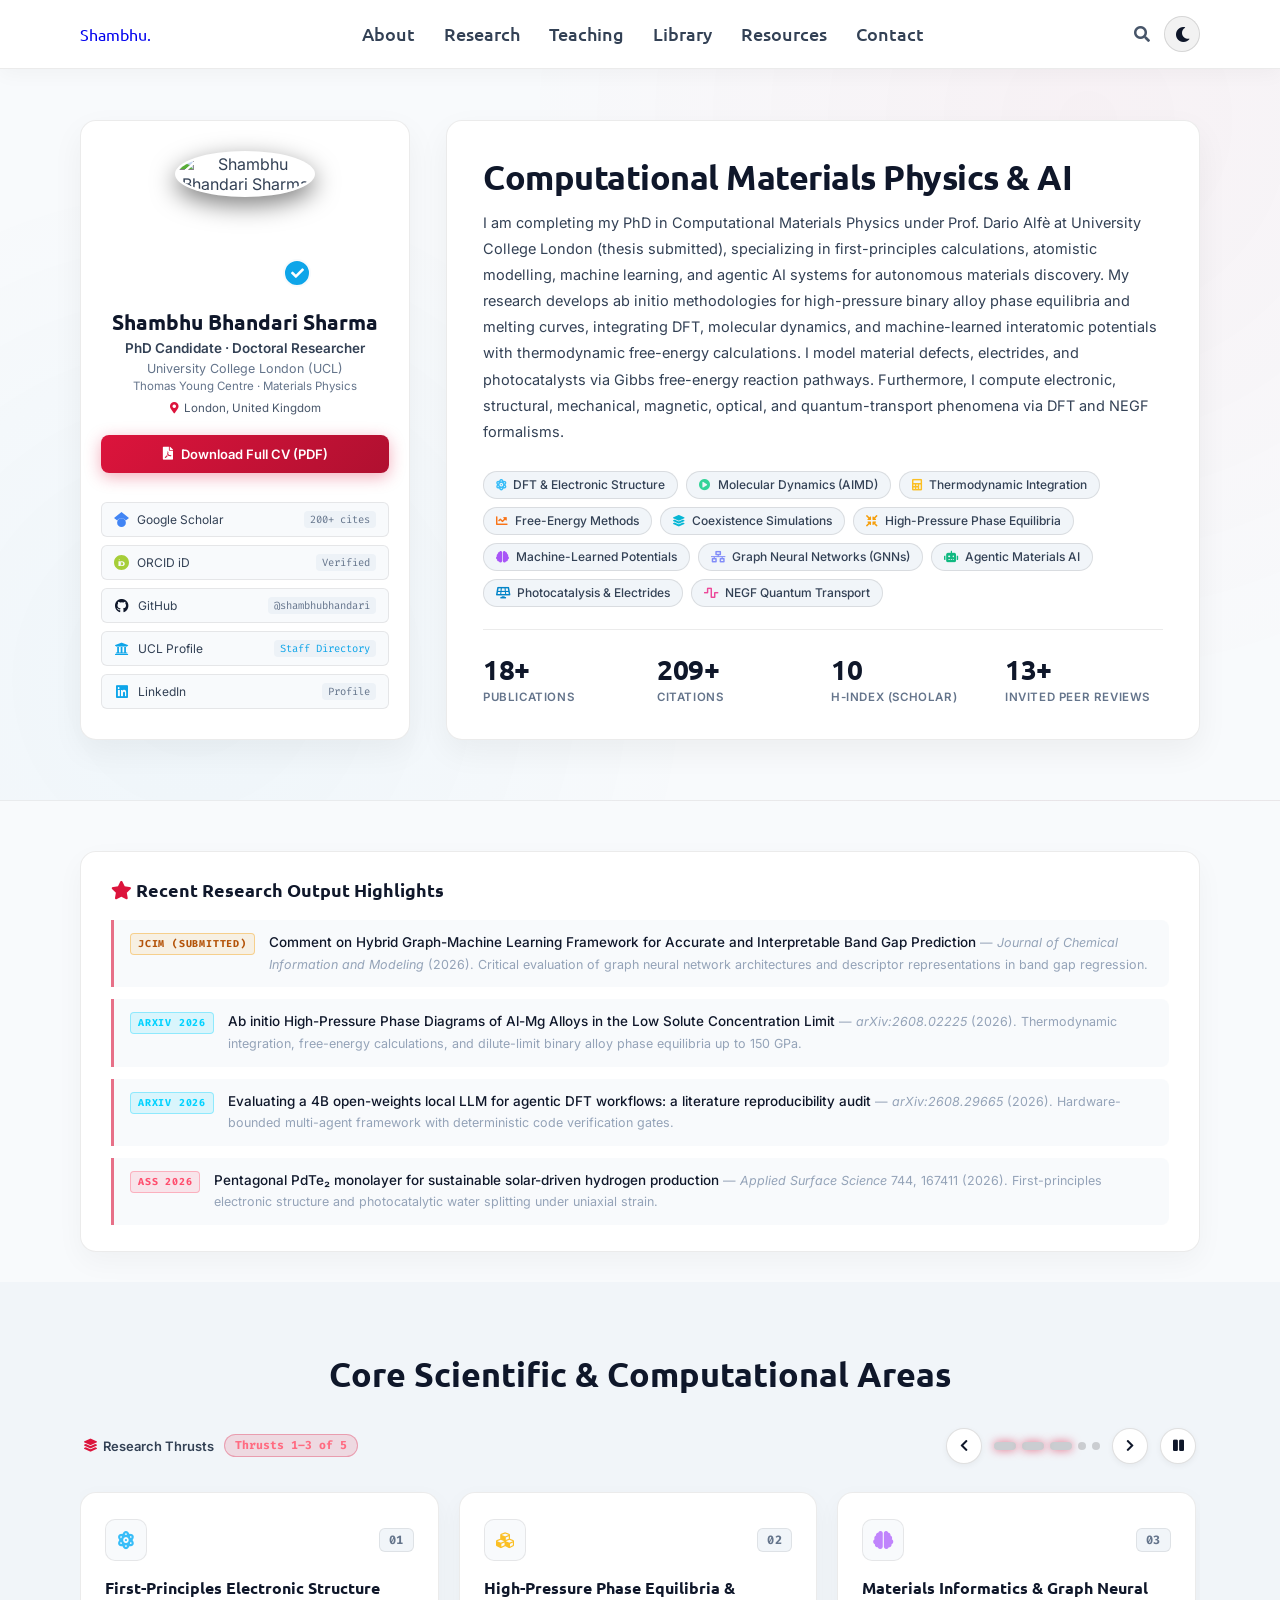
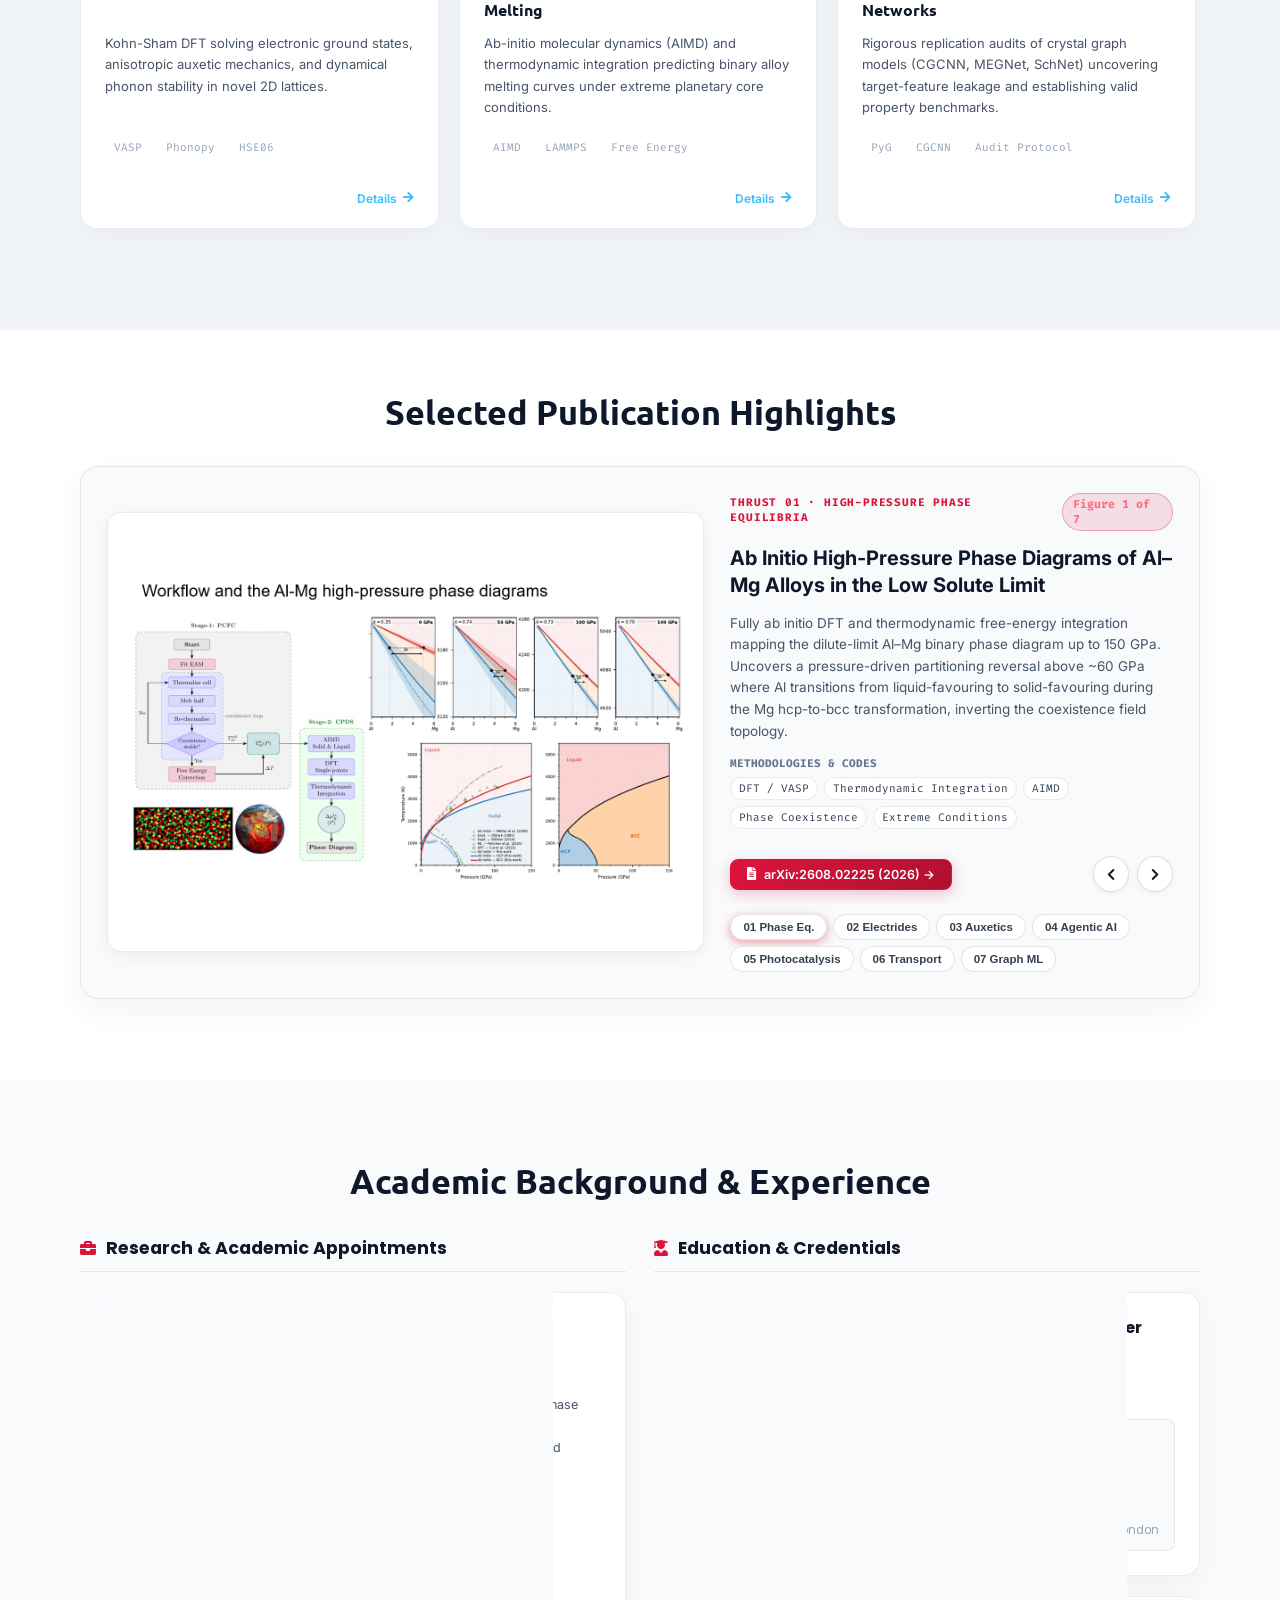
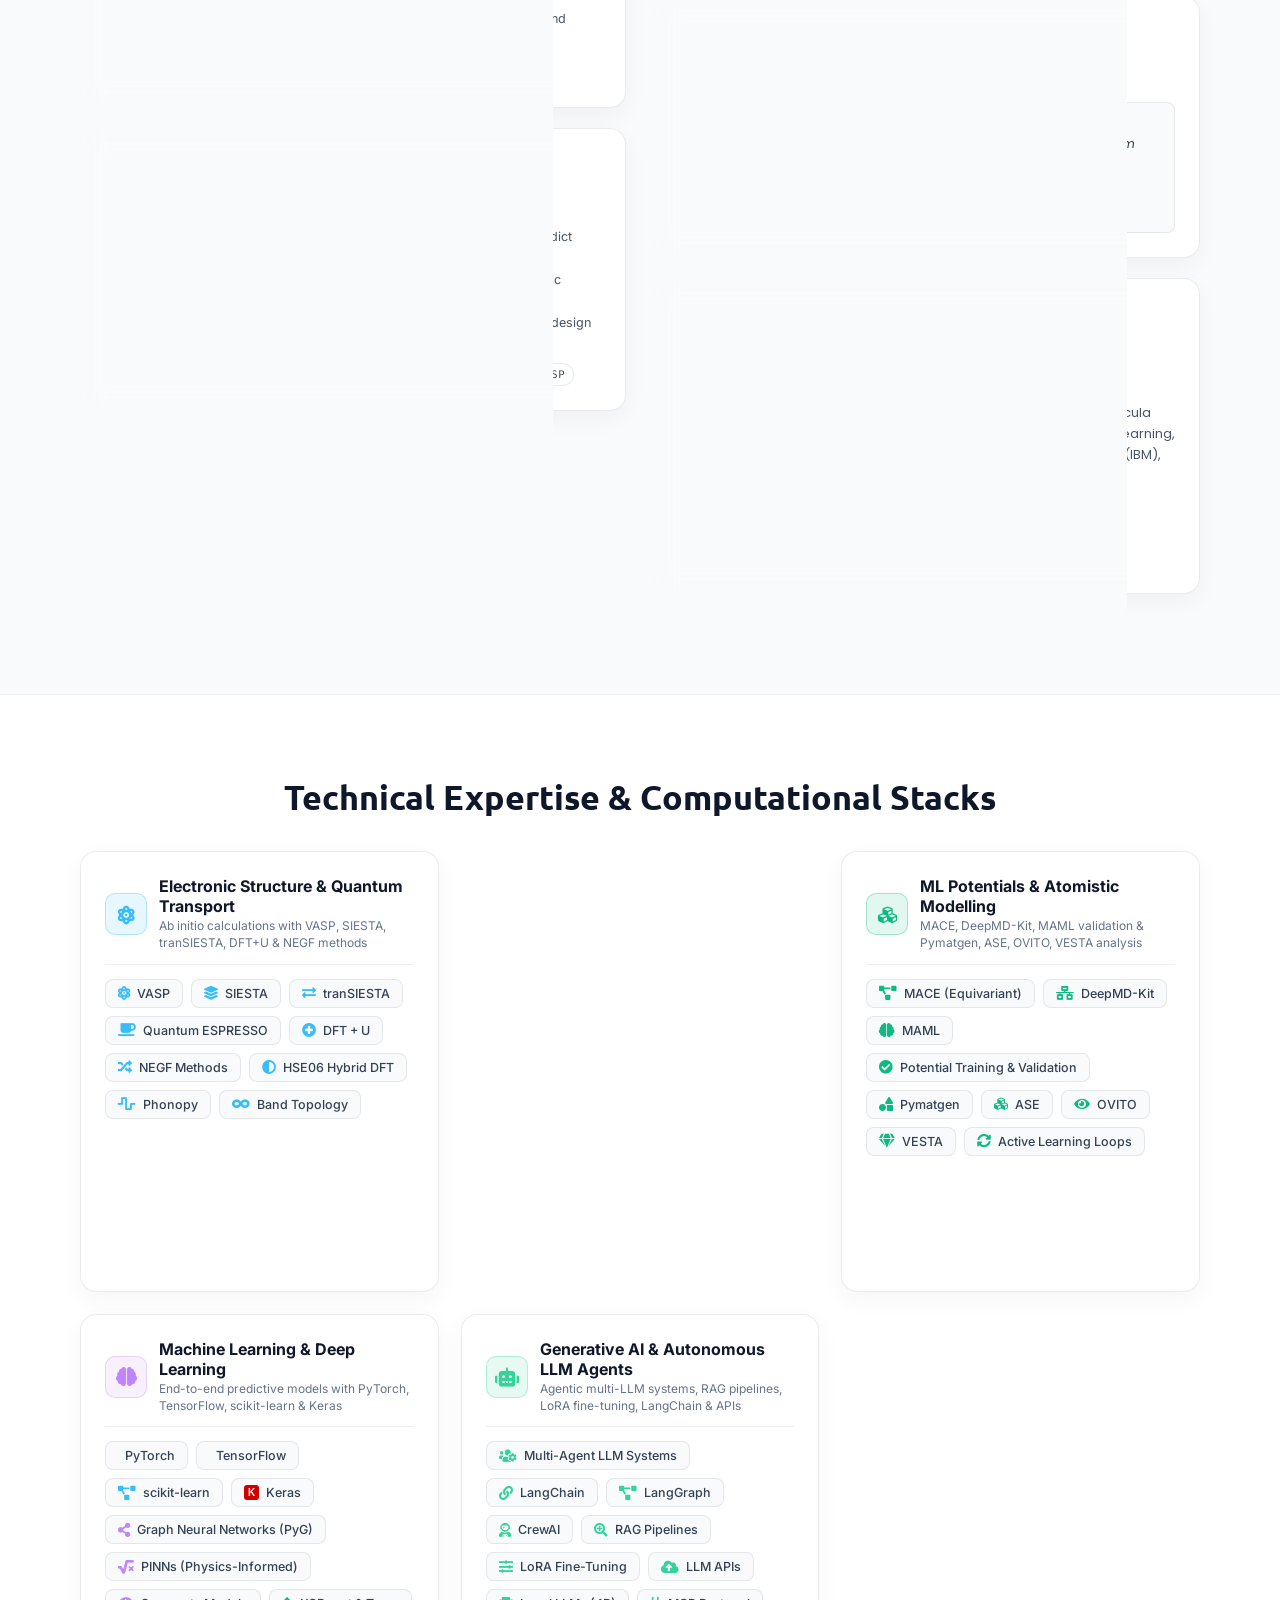
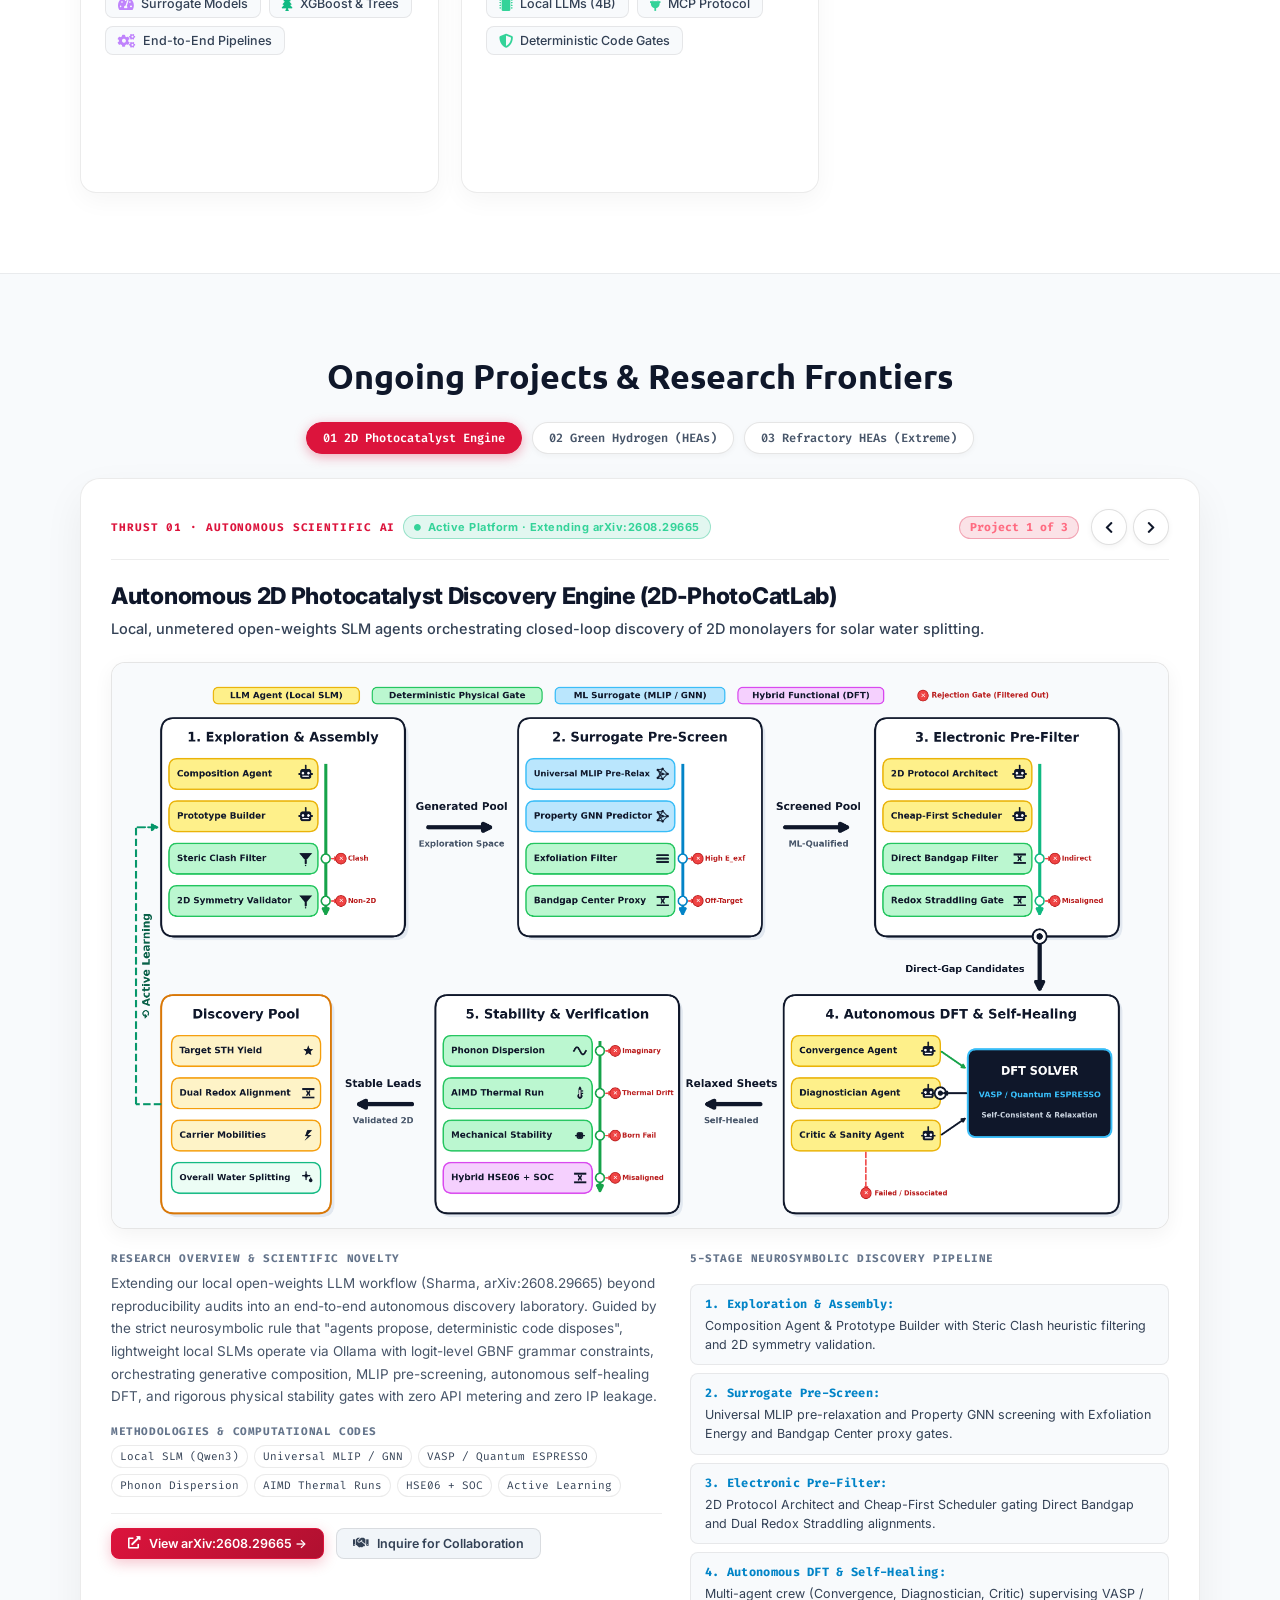
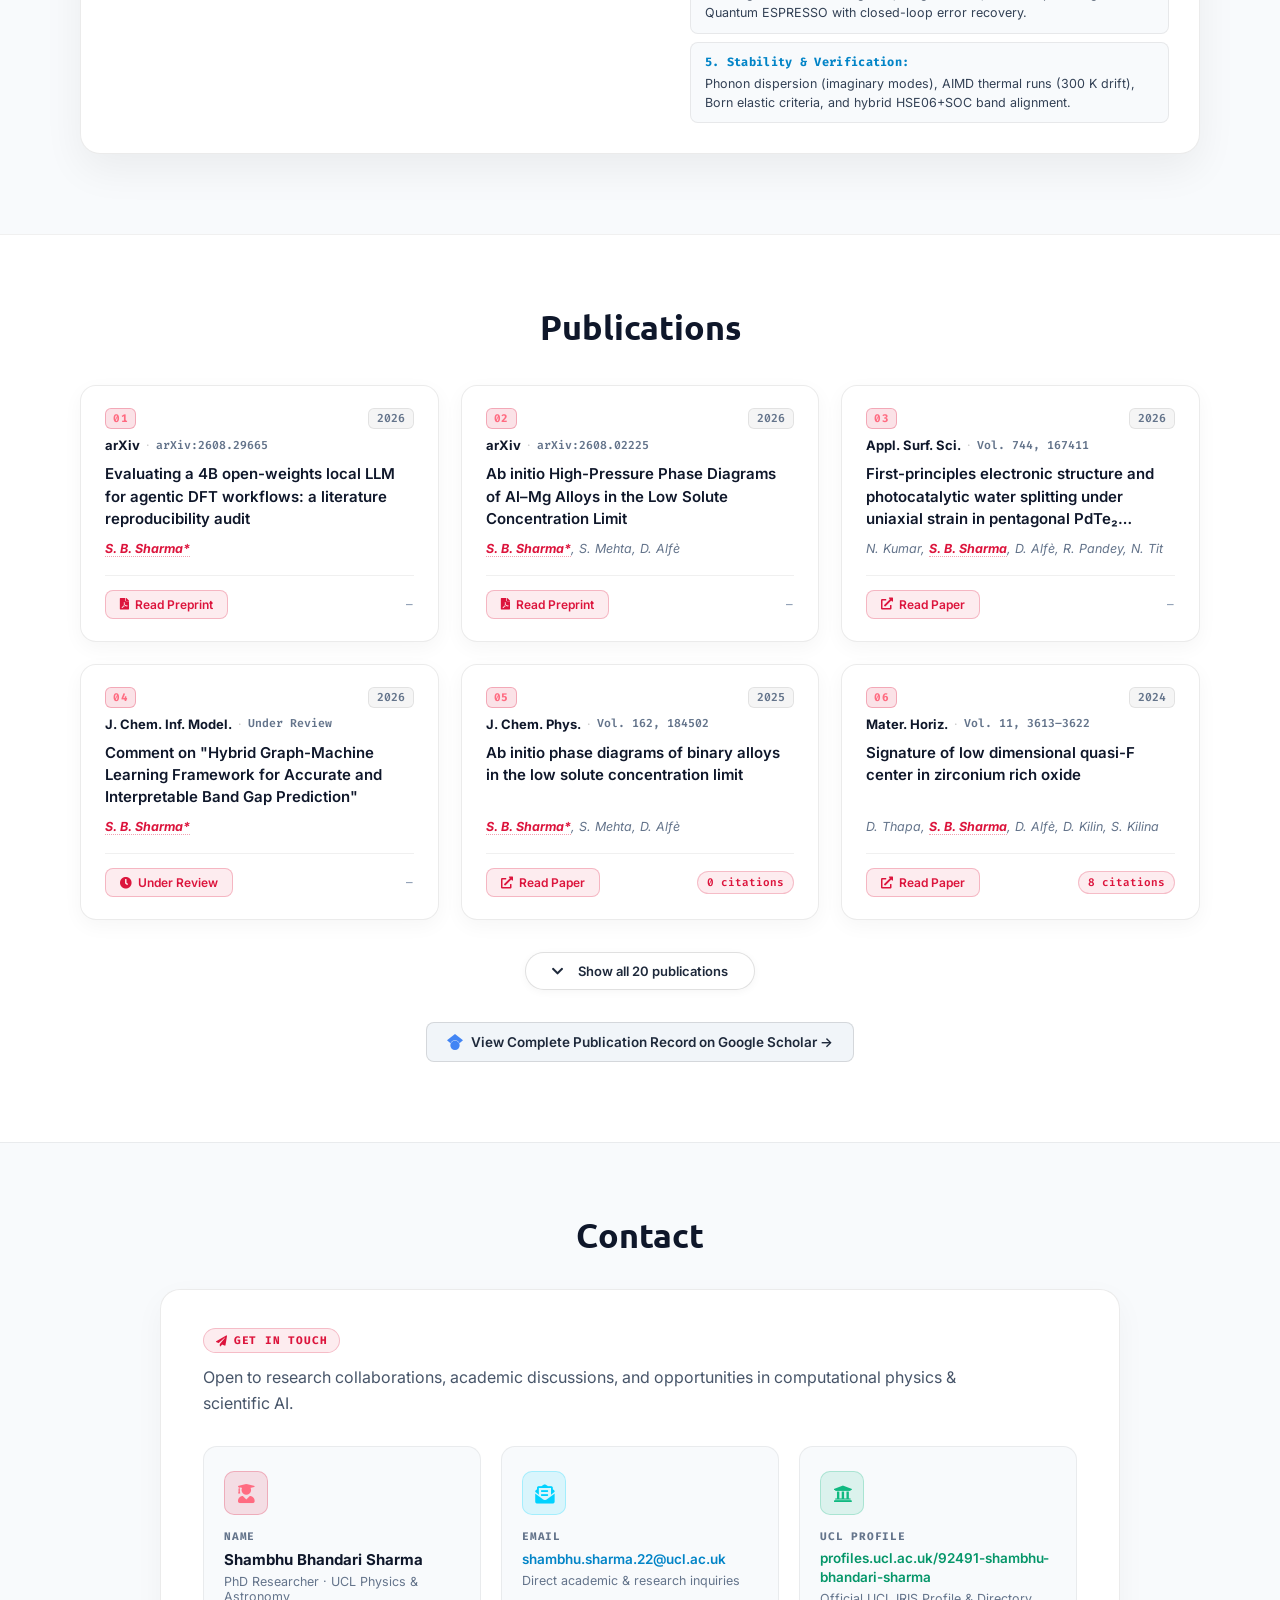
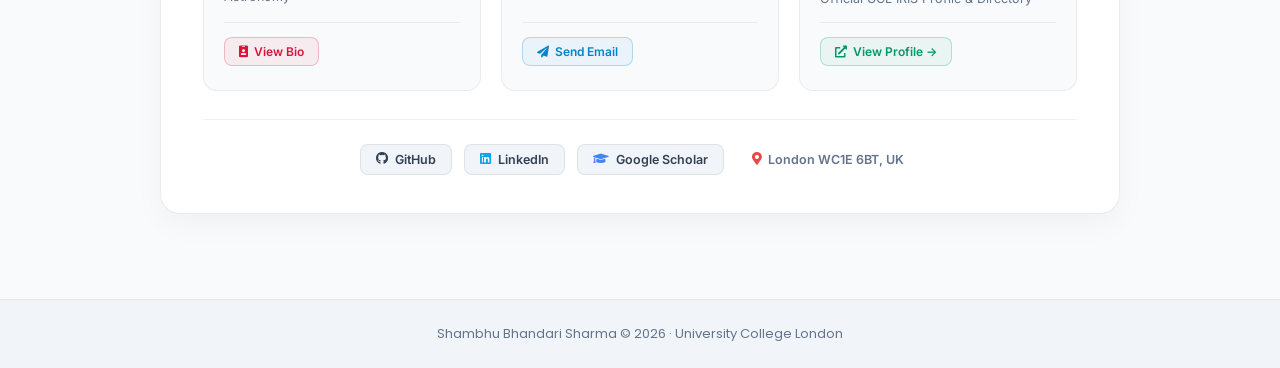
==== commit b7cfd122: "Set Light Mode as the explicit landing default for all first-time visitors" ====
--- a/pages/index.html
+++ b/pages/index.html
@@ -1,54 +1,2916 @@
 <!DOCTYPE html>
-
-<html lang="en">
+<html lang="en" data-theme="light">
 
 <head>
   <meta charset="utf-8" />
   <meta content="width=device-width, initial-scale=1.0" name="viewport" />
-  <title>Shambhu Bhandari Sharma | Physicist &amp; Data Scientist</title>
+  <title>Shambhu Bhandari Sharma | Computational Physicist &amp; Scientific AI</title>
   <meta
-    content="PhD Researcher in Theoretical and Computational Condensed Matter Physics at UCL. 11 peer-reviewed publications."
+    content="PhD Researcher at University College London (UCL). First-principles quantum mechanics, atomistic modelling, machine learning, agentic AI systems, and AI-driven materials discovery."
     name="description" />
   <link href="../images/favicon.png" rel="icon" type="image/png" />
   <link href="../styles/style.css?v=20260502" rel="stylesheet" />
   <link href="https://cdnjs.cloudflare.com/ajax/libs/font-awesome/5.15.3/css/all.min.css" rel="stylesheet" />
   <link rel="stylesheet" href="https://cdn.jsdelivr.net/gh/devicons/devicon@v2.15.1/devicon.min.css" />
+  <link href="https://fonts.googleapis.com/css2?family=Fira+Code:wght@400;600&family=Inter:wght@300;400;500;600;700&family=Ubuntu:wght@400;500;700&display=swap" rel="stylesheet" />
   <script src="https://code.jquery.com/jquery-3.5.1.min.js"></script>
-  <script src="https://cdnjs.cloudflare.com/ajax/libs/typed.js/2.0.11/typed.min.js"></script>
-  <script src="https://cdnjs.cloudflare.com/ajax/libs/three.js/r121/three.min.js"></script>
-  <script src="https://cdn.jsdelivr.net/npm/vanta@0.5.24/dist/vanta.net.min.js"></script>
+  <script>
+    (function() {
+      try {
+        var params = new URLSearchParams(window.location.search);
+        var qTheme = params.get('theme');
+        var t = qTheme || localStorage.getItem('bento_theme');
+        if (t === 'dark') {
+          document.documentElement.setAttribute('data-theme', 'dark');
+        } else {
+          document.documentElement.setAttribute('data-theme', 'light');
+        }
+        if (qTheme) {
+          localStorage.setItem('bento_theme', qTheme);
+        }
+      } catch (e) {}
+    })();
+  </script>
+
+  <style>
+    :root {
+      --bg-dark: #080811;
+      --card-bg: rgba(16, 16, 30, 0.8);
+      --card-border: rgba(255, 255, 255, 0.08);
+      --card-border-hover: rgba(220, 20, 60, 0.5);
+      --accent-crimson: #dc143c;
+      --accent-cyan: #00d2ff;
+      --accent-green: #10b981;
+      --text-muted: #94a3b8;
+    }
+
+    body {
+      background: var(--bg-dark);
+      color: #e2e8f0;
+      font-family: 'Inter', sans-serif;
+    }
+
+    /* Modern Navbar */
+    .navbar {
+      background: rgba(8, 8, 17, 0.94) !important;
+      backdrop-filter: blur(12px);
+      border-bottom: 1px solid rgba(255, 255, 255, 0.06);
+      padding: 16px 0 !important;
+    }
+
+    .navbar .logo-container {
+      display: flex;
+      align-items: center;
+      text-decoration: none;
+    }
+
+    .navbar .logo-name {
+      font-family: 'Ubuntu', sans-serif;
+      font-size: 20.5px;
+      font-weight: 700;
+      color: #fff;
+      letter-spacing: 0.25px;
+      white-space: nowrap;
+    }
+
+    .navbar .logo-name span { color: var(--accent-crimson); }
+
+    .nav-cv-btn {
+      display: inline-flex;
+      align-items: center;
+      gap: 6px;
+      padding: 6px 14px;
+      background: rgba(220, 20, 60, 0.12);
+      border: 1px solid rgba(220, 20, 60, 0.4);
+      border-radius: 20px;
+      color: #fff !important;
+      font-size: 13px !important;
+      font-weight: 600;
+      transition: all 0.2s ease;
+    }
+
+    .nav-cv-btn:hover {
+      background: var(--accent-crimson);
+      color: #fff !important;
+      box-shadow: 0 0 14px rgba(220, 20, 60, 0.4);
+    }
+
+    /* Modern Dropdowns & Submenus */
+    .navbar .menu li.has-dropdown > .dropdown,
+    .navbar .menu li.has-submenu > .submenu {
+      background: rgba(12, 12, 24, 0.98) !important;
+      backdrop-filter: blur(16px);
+      border: 1px solid rgba(255, 255, 255, 0.1);
+      border-top: 2px solid var(--accent-crimson) !important;
+      border-radius: 0 0 8px 8px;
+      box-shadow: 0 16px 36px rgba(0, 0, 0, 0.65);
+      padding: 6px 0;
+      min-width: 190px;
+    }
+
+    .navbar .menu li.has-dropdown > .dropdown > li > a,
+    .navbar .menu li.has-submenu > .submenu > li > a {
+      color: #cbd5e1 !important;
+      padding: 9px 18px;
+      font-size: 13.5px;
+      transition: all 0.2s ease;
+    }
+
+    .navbar .menu li.has-dropdown > .dropdown > li > a:hover,
+    .navbar .menu li.has-submenu > .submenu > li > a:hover {
+      background: rgba(220, 20, 60, 0.16) !important;
+      color: #fff !important;
+      padding-left: 22px;
+    }
+
+    .navbar .menu li.has-submenu > .submenu {
+      top: -2px;
+      left: 100%;
+      border-radius: 6px;
+    }
+
+    /* Hero Section */
+    .hero-dual-section {
+      padding: 120px 0 60px;
+      background: radial-gradient(circle at 85% 15%, rgba(220, 20, 60, 0.07) 0%, transparent 45%),
+                  radial-gradient(circle at 15% 85%, rgba(0, 210, 255, 0.04) 0%, transparent 40%),
+                  var(--bg-dark);
+      border-bottom: 1px solid rgba(255, 255, 255, 0.05);
+    }
+
+    .hero-grid {
+      display: grid;
+      grid-template-columns: 330px 1fr;
+      gap: 36px;
+      align-items: stretch;
+    }
+
+    .identity-card {
+      background: var(--card-bg);
+      border: 1px solid var(--card-border);
+      border-radius: 16px;
+      padding: 30px 20px;
+      box-shadow: 0 16px 36px rgba(0, 0, 0, 0.35);
+      backdrop-filter: blur(16px);
+      text-align: center;
+      display: flex;
+      flex-direction: column;
+    }
+
+    .avatar-wrapper {
+      position: relative;
+      width: 140px;
+      height: 140px;
+      margin: 0 auto 18px;
+    }
+
+    .avatar-img {
+      width: 100%;
+      height: 100%;
+      border-radius: 50%;
+      object-fit: cover;
+      border: 3px solid rgba(255, 255, 255, 0.15);
+      box-shadow: 0 8px 24px rgba(0, 0, 0, 0.5);
+    }
+
+    .avatar-badge {
+      position: absolute;
+      bottom: 4px;
+      right: 4px;
+      width: 28px;
+      height: 28px;
+      background: #0ea5e9;
+      color: #fff;
+      border-radius: 50%;
+      display: flex;
+      align-items: center;
+      justify-content: center;
+      font-size: 13px;
+      border: 2px solid var(--bg-dark);
+    }
+
+    .identity-name {
+      font-family: 'Ubuntu', sans-serif;
+      font-size: 1.34rem;
+      font-weight: 700;
+      color: #fff;
+      margin-bottom: 4px;
+      line-height: 1.25;
+      white-space: nowrap;
+    }
+
+    .identity-role {
+      font-size: 13.5px;
+      font-weight: 600;
+      color: #00d2ff;
+      margin-bottom: 4px;
+    }
+
+    .identity-affil {
+      font-size: 12.5px;
+      color: #cbd5e1;
+      line-height: 1.4;
+      margin-bottom: 6px;
+    }
+
+    .identity-loc {
+      font-size: 11.5px;
+      color: #94a3b8;
+      margin-bottom: 20px;
+      display: flex;
+      align-items: center;
+      justify-content: center;
+      gap: 5px;
+    }
+
+    .btn-download-cv {
+      display: flex;
+      align-items: center;
+      justify-content: center;
+      gap: 8px;
+      width: 100%;
+      padding: 11px 16px;
+      background: linear-gradient(135deg, #dc143c 0%, #b01030 100%);
+      color: #fff;
+      font-size: 13px;
+      font-weight: 600;
+      border-radius: 8px;
+      text-decoration: none;
+      box-shadow: 0 4px 16px rgba(220, 20, 60, 0.35);
+      transition: all 0.25s ease;
+      margin-bottom: 20px;
+    }
+
+    .btn-download-cv:hover {
+      transform: translateY(-1px);
+      box-shadow: 0 6px 22px rgba(220, 20, 60, 0.5);
+      color: #fff;
+    }
+
+    .proof-chips-grid {
+      display: flex;
+      flex-direction: column;
+      gap: 8px;
+      text-align: left;
+      margin-top: auto;
+    }
+
+    .proof-chip {
+      display: flex;
+      align-items: center;
+      justify-content: space-between;
+      padding: 8px 12px;
+      background: rgba(255, 255, 255, 0.03);
+      border: 1px solid rgba(255, 255, 255, 0.06);
+      border-radius: 6px;
+      text-decoration: none;
+      color: #cbd5e1;
+      font-size: 12px;
+      transition: all 0.2s ease;
+    }
+
+    .proof-chip:hover {
+      border-color: rgba(220, 20, 60, 0.4);
+      background: rgba(220, 20, 60, 0.05);
+      color: #fff;
+    }
+
+    .proof-chip-left {
+      display: flex;
+      align-items: center;
+      gap: 8px;
+    }
+
+    .proof-chip-left i {
+      font-size: 14px;
+      color: var(--accent-crimson);
+      width: 16px;
+      text-align: center;
+    }
+
+    .proof-chip-val {
+      font-family: 'Fira Code', monospace;
+      font-size: 10.5px;
+      color: #94a3b8;
+      background: rgba(255, 255, 255, 0.05);
+      padding: 2px 6px;
+      border-radius: 4px;
+    }
+
+    .narrative-card {
+      background: var(--card-bg);
+      border: 1px solid var(--card-border);
+      border-radius: 16px;
+      padding: 34px 36px;
+      box-shadow: 0 16px 36px rgba(0, 0, 0, 0.35);
+      backdrop-filter: blur(16px);
+      display: flex;
+      flex-direction: column;
+      justify-content: space-between;
+    }
+
+    .eyebrow-badge {
+      display: inline-flex;
+      align-items: center;
+      gap: 7px;
+      font-size: 11.5px;
+      font-weight: 700;
+      letter-spacing: 0.8px;
+      text-transform: uppercase;
+      color: #00d2ff;
+      background: rgba(0, 210, 255, 0.08);
+      border: 1px solid rgba(0, 210, 255, 0.25);
+      padding: 4px 12px;
+      border-radius: 20px;
+      margin-bottom: 16px;
+      width: fit-content;
+    }
+
+    .hero-title {
+      font-family: 'Ubuntu', sans-serif;
+      font-size: 2.15rem;
+      font-weight: 800;
+      color: #fff;
+      line-height: 1.25;
+      margin-bottom: 12px;
+      letter-spacing: -0.5px;
+    }
+
+    .hero-subtitle-line {
+      font-size: 1.02rem;
+      color: #94a3b8;
+      font-weight: 400;
+      line-height: 1.6;
+      margin-bottom: 18px;
+    }
+
+    .hero-bio-summary {
+      color: #cbd5e1;
+      font-size: 14.5px;
+      line-height: 1.8;
+      margin-bottom: 26px;
+    }
+
+    .hero-topic-chips {
+      display: flex;
+      flex-wrap: wrap;
+      gap: 8px;
+      margin-bottom: 22px;
+    }
+
+    .hero-chip {
+      display: inline-flex;
+      align-items: center;
+      gap: 7px;
+      padding: 5.5px 12px;
+      background: rgba(255, 255, 255, 0.04);
+      border: 1px solid rgba(255, 255, 255, 0.11);
+      border-radius: 20px;
+      font-size: 12px;
+      font-weight: 500;
+      color: #cbd5e1;
+      text-decoration: none;
+      transition: all 0.25s ease;
+      white-space: nowrap;
+    }
+
+    .hero-chip i {
+      font-size: 11.5px;
+    }
+
+    .hero-chip:hover {
+      background: rgba(220, 20, 60, 0.12);
+      border-color: rgba(220, 20, 60, 0.5);
+      color: #ffffff;
+      transform: translateY(-2px);
+      box-shadow: 0 4px 12px rgba(0, 0, 0, 0.25);
+    }
+
+    .hero-action-buttons {
+      display: flex;
+      gap: 12px;
+      flex-wrap: wrap;
+      margin-bottom: 28px;
+    }
+
+    .btn-dual {
+      display: inline-flex;
+      align-items: center;
+      gap: 8px;
+      padding: 11px 20px;
+      border-radius: 8px;
+      font-size: 13.5px;
+      font-weight: 600;
+      text-decoration: none;
+      transition: all 0.25s ease;
+    }
+
+    .btn-dual-science {
+      background: linear-gradient(135deg, rgba(220, 20, 60, 0.25) 0%, rgba(220, 20, 60, 0.12) 100%);
+      border: 1.5px solid rgba(220, 20, 60, 0.6);
+      color: #fff;
+      box-shadow: 0 4px 14px rgba(220, 20, 60, 0.2);
+    }
+
+    .btn-dual-science:hover {
+      background: var(--accent-crimson);
+      border-color: var(--accent-crimson);
+      box-shadow: 0 6px 20px rgba(220, 20, 60, 0.45);
+      color: #fff;
+    }
+
+    .btn-dual-code {
+      background: rgba(255, 255, 255, 0.05);
+      border: 1.5px solid rgba(255, 255, 255, 0.15);
+      color: #cbd5e1;
+    }
+
+    .btn-dual-code:hover {
+      background: rgba(255, 255, 255, 0.1);
+      color: #fff;
+      border-color: #fff;
+    }
+
+    .metrics-bar {
+      display: grid;
+      grid-template-columns: repeat(4, 1fr);
+      gap: 16px;
+      padding-top: 24px;
+      border-top: 1px solid rgba(255, 255, 255, 0.08);
+      margin-top: auto;
+    }
+
+    .metric-num {
+      font-family: 'Ubuntu', sans-serif;
+      font-size: 1.75rem;
+      font-weight: 800;
+      color: #ffffff;
+      line-height: 1.1;
+      margin-bottom: 5px;
+      letter-spacing: -0.5px;
+    }
+
+    .metric-lbl {
+      font-size: 11.5px;
+      color: #94a3b8;
+      text-transform: uppercase;
+      letter-spacing: 0.6px;
+      font-weight: 600;
+      line-height: 1.35;
+    }
+
+    /* ══════════════════════════════════════════════════════
+       OPTION 2: THE MODERN SCIENTIFIC BENTO GRID
+       ══════════════════════════════════════════════════════ */
+    .bento-section {
+      padding: 70px 0 80px;
+      background: #080811;
+    }
+
+    .section-header-center {
+      text-align: center;
+      max-width: 820px;
+      margin: 0 auto 32px;
+    }
+
+    .section-header-center h2 {
+      font-family: 'Ubuntu', sans-serif;
+      font-size: 2.1rem;
+      font-weight: 800;
+      color: #fff;
+      margin-bottom: 0;
+    }
+
+    .section-header-center p {
+      display: none;
+    }
+    /* ══════════════════════════════════════════════════════
+       SECTION 3: 3-COLUMN DYNAMIC SLIDING CAROUSEL
+       ══════════════════════════════════════════════════════ */
+    .core-slider-header {
+      display: flex;
+      align-items: center;
+      justify-content: space-between;
+      margin-bottom: 22px;
+      max-width: 1180px;
+      margin-left: auto;
+      margin-right: auto;
+      padding: 0 4px;
+      flex-wrap: wrap;
+      gap: 12px;
+    }
+
+    .core-slider-label {
+      font-size: 13px;
+      font-weight: 600;
+      color: #cbd5e1;
+      display: inline-flex;
+      align-items: center;
+    }
+
+    .core-count-badge {
+      background: rgba(220, 20, 60, 0.12);
+      border: 1px solid rgba(220, 20, 60, 0.3);
+      color: #ff6b81;
+      font-size: 11.5px;
+      font-weight: 700;
+      font-family: 'Fira Code', monospace;
+      padding: 3px 10px;
+      border-radius: 20px;
+      margin-left: 10px;
+    }
+
+    .core-slider-actions {
+      display: inline-flex;
+      align-items: center;
+      gap: 12px;
+    }
+
+    .slider-arrow-btn {
+      width: 36px;
+      height: 36px;
+      border-radius: 50%;
+      background: rgba(255, 255, 255, 0.04);
+      border: 1px solid rgba(255, 255, 255, 0.12);
+      color: #fff;
+      cursor: pointer;
+      display: inline-flex;
+      align-items: center;
+      justify-content: center;
+      font-size: 13px;
+      transition: all 0.25s ease;
+    }
+
+    .slider-arrow-btn:hover:not(:disabled) {
+      background: crimson;
+      border-color: crimson;
+      transform: scale(1.08);
+      box-shadow: 0 4px 14px rgba(220, 20, 60, 0.4);
+    }
+
+    .slider-dots-mini {
+      display: inline-flex;
+      align-items: center;
+      gap: 6px;
+    }
+
+    .slider-dot {
+      width: 8px;
+      height: 8px;
+      border-radius: 4px;
+      background: rgba(255, 255, 255, 0.18);
+      border: none;
+      padding: 0;
+      cursor: pointer;
+      transition: all 0.3s ease;
+    }
+
+    .slider-dot.active {
+      width: 22px;
+      background: crimson;
+      box-shadow: 0 0 10px rgba(220, 20, 60, 0.6);
+    }
+
+    .core-slider-viewport {
+      max-width: 1180px;
+      margin: 0 auto;
+      position: relative;
+    }
+
+    .core-slider-track {
+      display: flex;
+      gap: 20px;
+      overflow-x: auto;
+      scroll-snap-type: x mandatory;
+      scroll-behavior: smooth;
+      -webkit-overflow-scrolling: touch;
+      scrollbar-width: none;
+      -ms-overflow-style: none;
+      padding: 6px 2px 20px;
+    }
+
+    .core-slider-track::-webkit-scrollbar {
+      display: none;
+    }
+
+    .pipeline-step {
+      flex: 0 0 calc((100% - 40px) / 3);
+      min-width: 0;
+      scroll-snap-align: start;
+      box-sizing: border-box;
+      background: rgba(16, 16, 32, 0.75);
+      border: 1px solid rgba(255, 255, 255, 0.08);
+      border-radius: 16px;
+      padding: 26px 24px 22px;
+      display: flex;
+      flex-direction: column;
+      position: relative;
+      backdrop-filter: blur(14px);
+      transition: all 0.35s cubic-bezier(0.16, 1, 0.3, 1);
+    }
+
+    .pipeline-step:hover {
+      border-color: rgba(220, 20, 60, 0.55);
+      transform: translateY(-5px);
+      background: rgba(22, 22, 44, 0.94);
+      box-shadow: 0 16px 36px rgba(0, 0, 0, 0.65), 0 0 24px rgba(220, 20, 60, 0.16);
+    }
+
+    @media (max-width: 992px) {
+      .pipeline-step {
+        flex: 0 0 calc((100% - 20px) / 2);
+      }
+    }
+
+    @media (max-width: 680px) {
+      .pipeline-step {
+        flex: 0 0 100%;
+      }
+    }
+
+    .pipeline-step-header {
+      display: flex;
+      align-items: center;
+      justify-content: space-between;
+      margin-bottom: 16px;
+    }
+
+    .pipeline-step-icon {
+      width: 42px;
+      height: 42px;
+      border-radius: 10px;
+      background: rgba(255, 255, 255, 0.03);
+      border: 1px solid rgba(255, 255, 255, 0.08);
+      display: flex;
+      align-items: center;
+      justify-content: center;
+      font-size: 18px;
+      flex-shrink: 0;
+    }
+
+    .pipeline-step-num {
+      font-family: 'Fira Code', monospace;
+      font-size: 12px;
+      font-weight: 700;
+      color: #94a3b8;
+      background: rgba(255, 255, 255, 0.04);
+      border: 1px solid rgba(255, 255, 255, 0.07);
+      padding: 3px 9px;
+      border-radius: 6px;
+      letter-spacing: 0.5px;
+    }
+
+    .pipeline-title {
+      font-family: 'Ubuntu', sans-serif;
+      font-size: 16px;
+      font-weight: 700;
+      color: #fff;
+      margin-bottom: 12px;
+      line-height: 1.35;
+      min-height: 44px;
+    }
+
+    .pipeline-desc {
+      font-size: 13px;
+      color: #cbd5e1;
+      line-height: 1.65;
+      margin-bottom: 18px;
+      flex-grow: 1;
+    }
+
+    .pipeline-tags {
+      display: flex;
+      flex-wrap: wrap;
+      gap: 6px;
+      margin-bottom: 18px;
+      font-family: 'Fira Code', monospace;
+      font-size: 11px;
+    }
+
+    .pipeline-tags span {
+      background: rgba(255, 255, 255, 0.04);
+      border: 1px solid rgba(255, 255, 255, 0.08);
+      border-radius: 4px;
+      padding: 2px 8px;
+      color: #94a3b8;
+    }
+
+    .pipeline-footer {
+      display: flex;
+      align-items: center;
+      justify-content: flex-end;
+      margin-top: auto;
+      padding-top: 14px;
+      border-top: 1px solid rgba(255, 255, 255, 0.06);
+    }
+
+    .pipeline-link {
+      display: inline-flex;
+      align-items: center;
+      gap: 6px;
+      font-size: 12px;
+      font-weight: 600;
+      color: #38bdf8;
+      text-decoration: none;
+      transition: all 0.2s ease;
+    }
+
+    .pipeline-link:hover {
+      gap: 9px;
+      color: #fff;
+    }
+
+    /* Highlights & Carousel */
+    .highlights-section {
+      padding: 50px 0 30px;
+      background: var(--bg-dark);
+    }
+
+    .highlights-container {
+      background: var(--card-bg);
+      border: 1px solid var(--card-border);
+      border-radius: 16px;
+      padding: 26px 30px;
+      backdrop-filter: blur(16px);
+    }
+
+    .highlights-title-bar {
+      display: flex;
+      align-items: center;
+      justify-content: space-between;
+      margin-bottom: 18px;
+      flex-wrap: wrap;
+      gap: 10px;
+    }
+
+    .highlights-title-bar h3 {
+      font-family: 'Ubuntu', sans-serif;
+      font-size: 1.15rem;
+      font-weight: 700;
+      color: #fff;
+    }
+
+    .highlights-list-reformed {
+      list-style: none;
+      padding: 0;
+      margin: 0;
+      display: flex;
+      flex-direction: column;
+      gap: 12px;
+    }
+
+    .highlights-list-reformed li {
+      display: flex;
+      align-items: baseline;
+      gap: 14px;
+      padding: 12px 16px;
+      background: rgba(255, 255, 255, 0.02);
+      border-left: 3px solid rgba(220, 20, 60, 0.4);
+      border-radius: 0 8px 8px 0;
+      font-size: 13.5px;
+      line-height: 1.6;
+    }
+
+    .highlights-list-reformed li:hover {
+      background: rgba(220, 20, 60, 0.05);
+      border-left-color: var(--accent-crimson);
+    }
+
+    .highlights-list-reformed li a {
+      color: #fff;
+      text-decoration: none;
+      font-weight: 500;
+    }
+
+    .highlights-list-reformed li a:hover {
+      color: #ff6b81;
+      text-decoration: underline;
+    }
+
+    .tag-preprint {
+      font-family: 'Fira Code', monospace;
+      font-size: 10px;
+      font-weight: 700;
+      letter-spacing: 0.8px;
+      text-transform: uppercase;
+      color: #00d2ff;
+      background: rgba(0, 210, 255, 0.12);
+      border: 1px solid rgba(0, 210, 255, 0.35);
+      border-radius: 4px;
+      padding: 2px 7px;
+      white-space: nowrap;
+    }
+
+    .tag-published {
+      font-family: 'Fira Code', monospace;
+      font-size: 10px;
+      font-weight: 700;
+      letter-spacing: 0.8px;
+      text-transform: uppercase;
+      color: #ff4d6d;
+      background: rgba(255, 77, 109, 0.12);
+      border: 1px solid rgba(255, 77, 109, 0.35);
+      border-radius: 4px;
+      padding: 2px 7px;
+      white-space: nowrap;
+    }
+
+    .tag-submitted {
+      font-family: 'Fira Code', monospace;
+      font-size: 10px;
+      font-weight: 700;
+      letter-spacing: 0.8px;
+      text-transform: uppercase;
+      color: #fbbf24;
+      background: rgba(251, 191, 36, 0.12);
+      border: 1px solid rgba(251, 191, 36, 0.35);
+      border-radius: 4px;
+      padding: 2px 7px;
+      white-space: nowrap;
+    }
+
+    .highlight-item-title {
+      color: #fff;
+      font-weight: 500;
+    }
+
+    .simulations-section {
+      padding: 60px 0 80px;
+      background: #0d0d1a;
+      border-top: 1px solid rgba(255, 255, 255, 0.06);
+    }
+
+    /* ══════════════════════════════════════════════════════
+       SECTION 4: COMPUTATIONAL SIMULATION INSPECTOR (SPLIT VIEW)
+       ══════════════════════════════════════════════════════ */
+    .sim-inspector-wrap {
+      display: grid;
+      grid-template-columns: 1.35fr 1fr;
+      gap: 26px;
+      background: rgba(16, 16, 32, 0.75);
+      border: 1px solid rgba(255, 255, 255, 0.1);
+      border-radius: 18px;
+      padding: 26px;
+      box-shadow: 0 20px 48px rgba(0, 0, 0, 0.6);
+      align-items: center;
+    }
+
+    .sim-inspector-visual {
+      background: #ffffff;
+      border-radius: 14px;
+      overflow: hidden;
+      height: 440px;
+      display: flex;
+      align-items: center;
+      justify-content: center;
+      padding: 12px;
+      box-shadow: 0 8px 24px rgba(0, 0, 0, 0.25);
+    }
+
+    .sim-inspector-visual img {
+      max-width: 100%;
+      max-height: 100%;
+      object-fit: contain;
+      transition: opacity 0.35s ease;
+    }
+
+    .sim-inspector-content {
+      display: flex;
+      flex-direction: column;
+      gap: 14px;
+    }
+
+    .sim-caption-badge {
+      display: inline-block;
+      font-size: 11px;
+      font-weight: 700;
+      color: var(--accent-crimson);
+      letter-spacing: 0.8px;
+      text-transform: uppercase;
+      font-family: 'Fira Code', monospace;
+      margin-bottom: 4px;
+    }
+
+    .sim-caption-title {
+      font-size: 20px;
+      font-weight: 700;
+      color: #ffffff;
+      margin: 0;
+      line-height: 1.35;
+    }
+
+    .sim-caption-desc {
+      font-size: 13.5px;
+      color: #94a3b8;
+      line-height: 1.6;
+      margin: 0;
+    }
+
+    .sim-method-pills {
+      display: flex;
+      flex-wrap: wrap;
+      gap: 6px;
+    }
+
+    .sim-method-pill {
+      font-size: 11px;
+      font-family: 'Fira Code', monospace;
+      background: rgba(255, 255, 255, 0.06);
+      border: 1px solid rgba(255, 255, 255, 0.1);
+      color: #cbd5e1;
+      padding: 3px 8px;
+      border-radius: 12px;
+    }
+
+    .sim-inspector-tabs {
+      display: flex;
+      flex-wrap: wrap;
+      gap: 6px;
+      margin-top: 8px;
+    }
+
+    .sim-jump-btn {
+      background: rgba(255, 255, 255, 0.05);
+      border: 1px solid rgba(255, 255, 255, 0.1);
+      color: #cbd5e1;
+      font-size: 11.5px;
+      font-weight: 600;
+      padding: 6px 12px;
+      border-radius: 16px;
+      cursor: pointer;
+      transition: all 0.2s ease;
+    }
+
+    .sim-jump-btn:hover {
+      background: rgba(255, 255, 255, 0.12);
+      color: #fff;
+    }
+
+    .sim-jump-btn.active {
+      background: crimson;
+      border-color: crimson;
+      color: #fff;
+      box-shadow: 0 3px 10px rgba(220, 20, 60, 0.4);
+    }
+
+    @media (max-width: 960px) {
+      .sim-inspector-wrap {
+        grid-template-columns: 1fr;
+      }
+      .sim-inspector-visual {
+        height: 320px;
+      }
+    }
+
+    /* ══════════════════════════════════════════════════════
+       SECTION 5: ACADEMIC BACKGROUND & EXPERIENCE
+       ══════════════════════════════════════════════════════ */
+
+
+    .about .title::before,
+    .about .title::after {
+      display: none !important;
+      content: none !important;
+    }
+
+    .acad-column-heading {
+      font-size: 17.5px;
+      font-weight: 700;
+      color: #ffffff;
+      margin-bottom: 20px;
+      display: flex;
+      align-items: center;
+      gap: 10px;
+      border-bottom: 1px solid rgba(255, 255, 255, 0.08);
+      padding-bottom: 10px;
+    }
+
+    .acad-column-heading i {
+      color: var(--accent-crimson);
+      font-size: 16px;
+    }
+
+    /* Option 1: Dual Track Grid */
+    .acad-dual-grid {
+      display: grid;
+      grid-template-columns: 1fr 1fr;
+      gap: 28px;
+    }
+
+    .acad-card {
+      background: rgba(16, 16, 32, 0.75);
+      border: 1px solid rgba(255, 255, 255, 0.08);
+      border-radius: 16px;
+      padding: 24px;
+      backdrop-filter: blur(12px);
+      transition: all 0.3s ease;
+      display: flex;
+      gap: 16px;
+      align-items: flex-start;
+      margin-bottom: 20px;
+      box-shadow: 0 10px 30px rgba(0, 0, 0, 0.4);
+    }
+
+    .acad-card:hover {
+      border-color: rgba(220, 20, 60, 0.5);
+      transform: translateY(-4px);
+      box-shadow: 0 16px 36px rgba(0, 0, 0, 0.6), 0 0 20px rgba(220, 20, 60, 0.12);
+    }
+
+    .acad-logo-box {
+      width: 48px;
+      height: 48px;
+      background: #ffffff;
+      border-radius: 10px;
+      display: flex;
+      align-items: center;
+      justify-content: center;
+      padding: 4px;
+      flex-shrink: 0;
+      box-shadow: 0 4px 12px rgba(0, 0, 0, 0.3);
+    }
+
+    .acad-logo-box img {
+      max-width: 100%;
+      max-height: 100%;
+      object-fit: contain;
+    }
+
+    .acad-info {
+      flex: 1;
+    }
+
+    .acad-role {
+      font-size: 16px;
+      font-weight: 700;
+      color: #ffffff;
+      margin-bottom: 4px;
+      line-height: 1.35;
+    }
+
+    .acad-org {
+      font-size: 13.5px;
+      color: #cbd5e1;
+      font-weight: 500;
+      margin-bottom: 4px;
+    }
+
+    .acad-date {
+      font-size: 12px;
+      color: #94a3b8;
+      font-family: 'Fira Code', monospace;
+      margin-bottom: 10px;
+      display: flex;
+      align-items: center;
+      gap: 8px;
+      flex-wrap: wrap;
+    }
+
+    .acad-badge-status {
+      font-size: 10.5px;
+      font-weight: 700;
+      padding: 2px 8px;
+      border-radius: 12px;
+      text-transform: uppercase;
+      letter-spacing: 0.5px;
+    }
+
+    .badge-status-crimson {
+      background: rgba(220, 20, 60, 0.15);
+      border: 1px solid rgba(220, 20, 60, 0.4);
+      color: #ff6b81;
+    }
+
+    .badge-status-green {
+      background: rgba(16, 185, 129, 0.15);
+      border: 1px solid rgba(16, 185, 129, 0.4);
+      color: #34d399;
+    }
+
+    .acad-desc {
+      font-size: 13px;
+      color: #94a3b8;
+      line-height: 1.6;
+      margin: 0;
+    }
+
+    .acad-bullet-list {
+      list-style: none;
+      padding: 0;
+      margin: 8px 0 12px;
+      display: flex;
+      flex-direction: column;
+      gap: 5px;
+    }
+
+    .acad-bullet-list li {
+      position: relative;
+      padding-left: 14px;
+      font-size: 12.6px;
+      line-height: 1.5;
+      color: #cbd5e1;
+      font-family: 'Inter', sans-serif;
+    }
+
+    .acad-bullet-list li::before {
+      content: '•';
+      position: absolute;
+      left: 1px;
+      top: -1px;
+      color: #ff6b81;
+      font-weight: 700;
+      font-size: 13px;
+    }
+
+    .acad-meta-callout {
+      margin-top: 12px;
+      background: rgba(0, 0, 0, 0.35);
+      border: 1px solid rgba(255, 255, 255, 0.06);
+      border-left: 3px solid var(--accent-crimson);
+      border-radius: 8px;
+      padding: 10px 14px;
+      font-size: 12.5px;
+      line-height: 1.55;
+    }
+
+    .acad-meta-label {
+      font-size: 10px;
+      font-weight: 800;
+      color: var(--accent-crimson);
+      text-transform: uppercase;
+      letter-spacing: 0.8px;
+      font-family: 'Fira Code', monospace;
+      display: inline-block;
+      margin-bottom: 3px;
+    }
+
+    .acad-meta-text {
+      color: #e2e8f0;
+      margin: 0;
+    }
+
+    .acad-advisor-link {
+      color: #ff6b81;
+      text-decoration: none;
+      font-weight: 600;
+    }
+
+    .acad-advisor-link:hover {
+      text-decoration: underline;
+      color: #fff;
+    }
+
+    @media (max-width: 900px) {
+      .acad-dual-grid {
+        grid-template-columns: 1fr;
+      }
+    }
+
+    /* ══════════════════════════════════════════════════════
+       SECTION 5.5: TECHNICAL EXPERTISE & COMPUTATIONAL STACKS (BENTO MATRIX)
+       ══════════════════════════════════════════════════════ */
+    .skills-bento-grid {
+      display: grid;
+      grid-template-columns: repeat(auto-fit, minmax(350px, 1fr));
+      gap: 22px;
+    }
+    .skills-bento-card {
+      background: rgba(16, 16, 32, 0.75);
+      border: 1px solid rgba(255, 255, 255, 0.08);
+      border-radius: 16px;
+      padding: 24px;
+      backdrop-filter: blur(12px);
+      transition: all 0.3s ease;
+      display: flex;
+      flex-direction: column;
+      gap: 14px;
+      box-shadow: 0 8px 24px rgba(0, 0, 0, 0.3);
+    }
+    .skills-bento-card:hover {
+      border-color: rgba(220, 20, 60, 0.5);
+      transform: translateY(-4px);
+      box-shadow: 0 14px 32px rgba(0, 0, 0, 0.5), 0 0 20px rgba(220, 20, 60, 0.12);
+    }
+    .skills-bento-header {
+      display: flex;
+      align-items: center;
+      gap: 12px;
+      border-bottom: 1px solid rgba(255, 255, 255, 0.06);
+      padding-bottom: 12px;
+    }
+    .skills-bento-icon {
+      width: 42px;
+      height: 42px;
+      border-radius: 10px;
+      display: flex;
+      align-items: center;
+      justify-content: center;
+      font-size: 19px;
+      flex-shrink: 0;
+    }
+    .skills-bento-title {
+      font-size: 16px;
+      font-weight: 700;
+      color: #ffffff;
+      margin: 0;
+    }
+    .skills-bento-sub {
+      font-size: 12px;
+      color: #94a3b8;
+      margin: 2px 0 0;
+      line-height: 1.4;
+    }
+    .skills-pill-wrap {
+      display: flex;
+      flex-wrap: wrap;
+      gap: 8px;
+    }
+    .skill-pill {
+      display: inline-flex;
+      align-items: center;
+      gap: 7px;
+      padding: 6px 12px;
+      background: rgba(22, 22, 42, 0.8);
+      border: 1px solid rgba(255, 255, 255, 0.09);
+      border-radius: 8px;
+      font-size: 12.5px;
+      font-weight: 500;
+      color: #cbd5e1;
+      transition: all 0.25s ease;
+      user-select: none;
+    }
+    .skill-pill:hover {
+      background: rgba(35, 35, 65, 0.95);
+      border-color: rgba(220, 20, 60, 0.5);
+      color: #ffffff;
+      transform: translateY(-2px);
+      box-shadow: 0 4px 12px rgba(0, 0, 0, 0.4);
+    }
+    .skill-pill i {
+      font-size: 14px;
+    }
+    .skill-pill .devicon-colored {
+      font-size: 15px;
+    }
+    .skill-pill-badge {
+      font-size: 10px;
+      font-weight: 700;
+      text-transform: uppercase;
+      padding: 1px 6px;
+      border-radius: 4px;
+      background: rgba(255, 255, 255, 0.08);
+      color: #94a3b8;
+      letter-spacing: 0.4px;
+      margin-left: 2px;
+    }
+
+    @media (max-width: 960px) {
+      .hero-grid { grid-template-columns: 1fr; }
+      .bento-card.span-7,
+      .bento-card.span-5,
+      .bento-card.span-4,
+      .bento-card.span-6,
+      .bento-card.span-8 { grid-column: span 12; }
+      .metrics-bar { grid-template-columns: repeat(2, 1fr); gap: 18px; }
+    }
+
+    /* ══════════════════════════════════════════════════════
+       SECTION 6: MODERN PUBLICATIONS BENTO GRID
+       ══════════════════════════════════════════════════════ */
+    .publications-section {
+      padding: 70px 0 80px;
+      background: #080812;
+      border-top: 1px solid rgba(255, 255, 255, 0.05);
+    }
+    .pub-grid {
+      display: grid !important;
+      grid-template-columns: repeat(3, 1fr) !important;
+      gap: 22px !important;
+      max-width: 1180px;
+      margin: 0 auto;
+    }
+    @media (max-width: 1080px) {
+      .pub-grid {
+        grid-template-columns: repeat(2, 1fr) !important;
+        gap: 18px !important;
+      }
+    }
+    @media (max-width: 680px) {
+      .pub-grid {
+        grid-template-columns: 1fr !important;
+        gap: 16px !important;
+      }
+    }
+    .pub-card {
+      background: rgba(16, 16, 32, 0.75) !important;
+      border: 1px solid rgba(255, 255, 255, 0.08) !important;
+      border-radius: 16px !important;
+      padding: 22px 24px !important;
+      backdrop-filter: blur(14px);
+      box-shadow: 0 8px 24px rgba(0, 0, 0, 0.3) !important;
+      transition: all 0.3s cubic-bezier(0.16, 1, 0.3, 1) !important;
+      display: flex;
+      flex-direction: column;
+      justify-content: space-between;
+      position: relative;
+      overflow: hidden;
+    }
+    .pub-card.pub-card-hidden {
+      display: none !important;
+    }
+    .pub-card:hover {
+      border-color: rgba(220, 20, 60, 0.55) !important;
+      transform: translateY(-4px) !important;
+      background: rgba(22, 22, 44, 0.94) !important;
+      box-shadow: 0 16px 36px rgba(0, 0, 0, 0.5), 0 0 20px rgba(220, 20, 60, 0.12) !important;
+    }
+    .pub-card-meta-bar {
+      display: flex;
+      align-items: center;
+      justify-content: space-between;
+      margin-bottom: 8px;
+    }
+    .pub-card-idx {
+      font-family: 'Fira Code', monospace;
+      font-size: 11px;
+      font-weight: 700;
+      color: #ff6b81;
+      background: rgba(220, 20, 60, 0.12);
+      border: 1px solid rgba(220, 20, 60, 0.28);
+      border-radius: 6px;
+      padding: 2px 7px;
+      letter-spacing: 0.5px;
+    }
+    .pub-card-year {
+      font-family: 'Fira Code', monospace;
+      font-size: 11.5px;
+      font-weight: 600;
+      color: #94a3b8;
+      background: rgba(255, 255, 255, 0.05);
+      border: 1px solid rgba(255, 255, 255, 0.08);
+      border-radius: 6px;
+      padding: 2px 8px;
+    }
+    .pub-card-venue {
+      font-family: 'Inter', sans-serif;
+      font-size: 13px;
+      font-weight: 600;
+      color: #cbd5e1;
+      display: flex;
+      align-items: center;
+      flex-wrap: wrap;
+      gap: 6px;
+      margin-bottom: 10px;
+    }
+    .pub-venue-name {
+      color: #f1f5f9;
+      font-weight: 700;
+    }
+    .pub-venue-sep {
+      color: rgba(255, 255, 255, 0.25);
+      font-size: 11px;
+    }
+    .pub-venue-detail {
+      font-family: 'Fira Code', monospace;
+      font-size: 11.5px;
+      color: #94a3b8;
+    }
+    .pub-card-title {
+      font-family: 'Inter', sans-serif;
+      font-size: 15px;
+      font-weight: 600;
+      line-height: 1.48;
+      color: #ffffff;
+      margin: 0 0 10px 0;
+      display: -webkit-box;
+      -webkit-line-clamp: 3;
+      -webkit-box-orient: vertical;
+      overflow: hidden;
+      flex: 1 0 auto;
+    }
+    .pub-card-authors {
+      font-family: 'Inter', sans-serif;
+      font-size: 12.5px;
+      line-height: 1.5;
+      color: #94a3b8;
+      margin: 0 0 16px 0;
+    }
+    .pub-author-me {
+      color: #ff6b81;
+      font-weight: 700;
+      text-decoration: none;
+      border-bottom: 1px dotted rgba(220, 20, 60, 0.5);
+    }
+    .pub-card-footer {
+      display: flex;
+      align-items: center;
+      justify-content: space-between;
+      gap: 10px;
+      margin-top: auto;
+      padding-top: 14px;
+      border-top: 1px solid rgba(255, 255, 255, 0.06);
+    }
+    .pub-btn-action {
+      font-family: 'Inter', sans-serif;
+      font-size: 12px;
+      font-weight: 600;
+      padding: 6px 14px;
+      border-radius: 8px;
+      background: rgba(220, 20, 60, 0.1);
+      border: 1px solid rgba(220, 20, 60, 0.3);
+      color: #ff6b81;
+      text-decoration: none;
+      display: inline-flex;
+      align-items: center;
+      gap: 6px;
+      transition: all 0.2s ease;
+    }
+    .pub-btn-action:hover {
+      background: crimson;
+      color: #ffffff;
+      border-color: crimson;
+      transform: translateY(-1px);
+      box-shadow: 0 4px 12px rgba(220, 20, 60, 0.35);
+    }
+    .pub-btn-action.is-review {
+      background: rgba(245, 158, 11, 0.1);
+      border: 1px solid rgba(245, 158, 11, 0.3);
+      color: #fbbf24;
+      cursor: default;
+    }
+    .pub-card-footer .pub-cites {
+      font-family: 'Fira Code', monospace;
+      font-size: 11px;
+      padding: 3px 9px;
+      border-radius: 12px;
+      white-space: nowrap;
+      display: inline-flex;
+      align-items: center;
+      background: rgba(220, 20, 60, 0.1);
+      border: 1px solid rgba(220, 20, 60, 0.25);
+      color: #ff6b81;
+      font-weight: 600;
+    }
+    .pub-card-footer .pub-cites.pub-cites-empty {
+      background: transparent !important;
+      border-color: transparent !important;
+      color: #64748b !important;
+      padding: 0 !important;
+    }
+    .pub-show-wrap {
+      text-align: center;
+      margin-top: 32px;
+    }
+    .pub-show-btn {
+      background: rgba(255, 255, 255, 0.04);
+      border: 1px solid rgba(255, 255, 255, 0.14);
+      color: #cbd5e1;
+      padding: 10px 26px;
+      border-radius: 24px;
+      font-size: 13px;
+      font-weight: 600;
+      font-family: 'Inter', sans-serif;
+      cursor: pointer;
+      display: inline-flex;
+      align-items: center;
+      gap: 8px;
+      transition: all 0.25s ease;
+    }
+    .pub-show-btn:hover {
+      background: crimson;
+      border-color: crimson;
+      color: #ffffff;
+      transform: translateY(-2px);
+      box-shadow: 0 6px 18px rgba(220, 20, 60, 0.35);
+    }
+
+    /* ══════════════════════════════════════════════════════
+       SECTION 7: MODERN CONTACT BENTO CARD
+       ══════════════════════════════════════════════════════ */
+    .contact-section {
+      padding: 70px 0 85px;
+      background: #0b0b18;
+      border-top: 1px solid rgba(255, 255, 255, 0.05);
+      position: relative;
+    }
+    .contact-bento-card {
+      max-width: 960px;
+      margin: 0 auto;
+      background: rgba(16, 16, 32, 0.75);
+      border: 1px solid rgba(255, 255, 255, 0.08);
+      border-radius: 20px;
+      padding: 38px 42px;
+      backdrop-filter: blur(14px);
+      box-shadow: 0 12px 36px rgba(0, 0, 0, 0.35);
+      transition: all 0.3s ease;
+    }
+    .contact-bento-card:hover {
+      border-color: rgba(220, 20, 60, 0.45);
+      box-shadow: 0 16px 42px rgba(0, 0, 0, 0.5), 0 0 24px rgba(220, 20, 60, 0.1);
+    }
+    .contact-badge {
+      font-family: 'Fira Code', monospace;
+      font-size: 11px;
+      font-weight: 700;
+      color: #ff6b81;
+      background: rgba(220, 20, 60, 0.12);
+      border: 1px solid rgba(220, 20, 60, 0.28);
+      border-radius: 20px;
+      padding: 4px 12px;
+      display: inline-flex;
+      align-items: center;
+      gap: 6px;
+      letter-spacing: 0.8px;
+      margin-bottom: 12px;
+    }
+    .contact-lead {
+      font-family: 'Inter', sans-serif;
+      font-size: 16px;
+      line-height: 1.6;
+      color: #cbd5e1;
+      margin: 0 0 30px;
+      max-width: 820px;
+    }
+    .contact-grid {
+      display: grid;
+      grid-template-columns: repeat(3, 1fr);
+      gap: 20px;
+      margin-bottom: 28px;
+    }
+    @media (max-width: 880px) {
+      .contact-grid {
+        grid-template-columns: 1fr;
+        gap: 16px;
+      }
+      .contact-bento-card {
+        padding: 28px 24px;
+      }
+    }
+    .contact-channel-tile {
+      background: rgba(255, 255, 255, 0.03);
+      border: 1px solid rgba(255, 255, 255, 0.08);
+      border-radius: 14px;
+      padding: 24px 20px;
+      display: flex;
+      flex-direction: column;
+      justify-content: space-between;
+      transition: all 0.25s ease;
+    }
+    .contact-channel-tile:hover {
+      border-color: rgba(220, 20, 60, 0.45);
+      background: rgba(255, 255, 255, 0.05);
+      transform: translateY(-3px);
+      box-shadow: 0 8px 22px rgba(0, 0, 0, 0.25);
+    }
+    .contact-tile-icon {
+      width: 44px;
+      height: 44px;
+      border-radius: 10px;
+      display: flex;
+      align-items: center;
+      justify-content: center;
+      font-size: 19px;
+      margin-bottom: 14px;
+    }
+    .contact-tile-icon.red {
+      background: rgba(220, 20, 60, 0.12);
+      color: #ff6b81;
+      border: 1px solid rgba(220, 20, 60, 0.25);
+    }
+    .contact-tile-icon.cyan {
+      background: rgba(0, 210, 255, 0.12);
+      color: #00d2ff;
+      border: 1px solid rgba(0, 210, 255, 0.25);
+    }
+    .contact-tile-icon.green {
+      background: rgba(16, 185, 129, 0.12);
+      color: #10b981;
+      border: 1px solid rgba(16, 185, 129, 0.25);
+    }
+    .contact-tile-label {
+      font-family: 'Fira Code', monospace;
+      font-size: 11px;
+      font-weight: 700;
+      color: #94a3b8;
+      letter-spacing: 0.8px;
+      margin-bottom: 5px;
+    }
+    .contact-tile-val {
+      font-family: 'Inter', sans-serif;
+      font-size: 15px;
+      font-weight: 700;
+      color: #ffffff;
+      line-height: 1.4;
+      margin-bottom: 4px;
+    }
+    .contact-tile-sub {
+      font-family: 'Inter', sans-serif;
+      font-size: 12.5px;
+      color: #94a3b8;
+    }
+    .contact-tile-link {
+      font-family: 'Inter', sans-serif;
+      font-size: 13.5px;
+      font-weight: 600;
+      color: #00d2ff;
+      text-decoration: none;
+      word-break: break-all;
+      transition: color 0.2s ease;
+    }
+    .contact-tile-link:hover {
+      text-decoration: underline;
+      color: #38bdf8;
+    }
+    .contact-tile-link.green-link {
+      color: #34d399;
+    }
+    .contact-tile-link.green-link:hover {
+      color: #10b981;
+    }
+    .contact-tile-action {
+      margin-top: 16px;
+      padding-top: 14px;
+      border-top: 1px solid rgba(255, 255, 255, 0.06);
+    }
+    .contact-action-btn {
+      font-family: 'Inter', sans-serif;
+      font-size: 12px;
+      font-weight: 600;
+      padding: 6px 14px;
+      border-radius: 8px;
+      text-decoration: none;
+      display: inline-flex;
+      align-items: center;
+      gap: 6px;
+      transition: all 0.2s ease;
+    }
+    .contact-action-btn.red-btn {
+      background: rgba(220, 20, 60, 0.1);
+      border: 1px solid rgba(220, 20, 60, 0.3);
+      color: #ff6b81;
+    }
+    .contact-action-btn.red-btn:hover {
+      background: crimson;
+      color: #ffffff;
+      border-color: crimson;
+    }
+    .contact-action-btn.cyan-btn {
+      background: rgba(0, 210, 255, 0.1);
+      border: 1px solid rgba(0, 210, 255, 0.3);
+      color: #00d2ff;
+    }
+    .contact-action-btn.cyan-btn:hover {
+      background: #00d2ff;
+      color: #080811;
+      border-color: #00d2ff;
+    }
+    .contact-action-btn.green-btn {
+      background: rgba(16, 185, 129, 0.1);
+      border: 1px solid rgba(16, 185, 129, 0.3);
+      color: #34d399;
+    }
+    .contact-action-btn.green-btn:hover {
+      background: #10b981;
+      color: #ffffff;
+      border-color: #10b981;
+    }
+    .contact-social-row {
+      display: flex;
+      align-items: center;
+      justify-content: center;
+      gap: 12px;
+      flex-wrap: wrap;
+      padding-top: 24px;
+      border-top: 1px solid rgba(255, 255, 255, 0.08);
+    }
+    .contact-social-chip {
+      font-family: 'Inter', sans-serif;
+      font-size: 12.5px;
+      font-weight: 600;
+      color: #cbd5e1;
+      background: rgba(255, 255, 255, 0.04);
+      border: 1px solid rgba(255, 255, 255, 0.1);
+      border-radius: 8px;
+      padding: 7px 15px;
+      display: inline-flex;
+      align-items: center;
+      gap: 7px;
+      text-decoration: none;
+      transition: all 0.25s ease;
+    }
+    .contact-social-chip:hover {
+      background: rgba(220, 20, 60, 0.15);
+      border-color: rgba(220, 20, 60, 0.45);
+      color: #ffffff;
+      transform: translateY(-2px);
+    }
+    .contact-social-chip.location-chip {
+      background: transparent;
+      border-color: transparent;
+      color: #94a3b8;
+      cursor: default;
+    }
+    .contact-social-chip.location-chip:hover {
+      transform: none;
+      color: #94a3b8;
+      background: transparent;
+    }
+
+    /* ══════════════════════════════════════════════════════
+       THEME TRANSITIONS & TOGGLE SWITCH
+       ══════════════════════════════════════════════════════ */
+    html, body {
+      transition: background-color 0.28s ease, color 0.28s ease;
+    }
+
+    .navbar, .identity-card, .narrative-card, .highlights-container,
+    .pipeline-step, .sim-inspector-wrap, .acad-card, .skills-bento-card, .pub-card,
+    .contact-bento-card, .contact-channel-tile,
+    .theme-toggle-btn {
+      transition: background-color 0.28s ease, border-color 0.28s ease, box-shadow 0.28s ease, color 0.28s ease;
+    }
+
+    .theme-toggle-btn {
+      background: rgba(255, 255, 255, 0.06);
+      border: 1px solid rgba(255, 255, 255, 0.14);
+      color: #f8fafc;
+      width: 36px;
+      height: 36px;
+      border-radius: 50%;
+      cursor: pointer;
+      display: inline-flex;
+      align-items: center;
+      justify-content: center;
+      font-size: 15px;
+      transition: all 0.25s ease;
+      flex-shrink: 0;
+      position: relative;
+    }
+
+    .theme-toggle-btn:hover {
+      background: rgba(220, 20, 60, 0.2);
+      border-color: rgba(220, 20, 60, 0.5);
+      color: #fff;
+      transform: scale(1.08);
+      box-shadow: 0 0 14px rgba(220, 20, 60, 0.35);
+    }
+
+    .identity-sub-affil {
+      color: #cbd5e1;
+    }
+
+    .github-icon {
+      color: #ffffff;
+    }
+
+    .pub-stat-box {
+      background: #1a0a12;
+      border: 1px solid rgba(220, 20, 60, 0.4);
+      border-radius: 12px;
+      padding: 14px 26px;
+      text-align: center;
+      min-width: 110px;
+    }
+
+    .pub-stat-label {
+      font-size: 10px;
+      color: #cbd5e1;
+      margin-top: 5px;
+      text-transform: uppercase;
+      letter-spacing: 1px;
+    }
+
+    /* Default Dark Section Backgrounds */
+    .about {
+      background: #080811;
+    }
+    .skills-section {
+      background: #05050b;
+      border-top: 1px solid rgba(255, 255, 255, 0.05);
+    }
+    .projects-section {
+      background: #080811;
+      border-top: 1px solid rgba(255, 255, 255, 0.05);
+      position: relative;
+    }
+    .contact {
+      background: #080811;
+    }
+    .footer {
+      background: #05050a;
+      border-top: 1px solid rgba(255, 255, 255, 0.06);
+    }
+
+    /* ══════════════════════════════════════════════════════
+       SECTION 5.8: ONGOING PROJECTS & RESEARCH FRONTIERS (SLIDING INSPECTOR)
+       ══════════════════════════════════════════════════════ */
+    .proj-inspector-nav-tabs {
+      display: flex;
+      justify-content: center;
+      flex-wrap: wrap;
+      gap: 10px;
+      margin-bottom: 24px;
+    }
+
+    .proj-inspector-wrap {
+      display: flex;
+      flex-direction: column;
+      gap: 22px;
+      background: rgba(15, 23, 42, 0.85);
+      border: 1px solid rgba(255, 255, 255, 0.12);
+      border-radius: 20px;
+      padding: 30px;
+      box-shadow: 0 24px 60px rgba(0, 0, 0, 0.65);
+      backdrop-filter: blur(16px);
+      position: relative;
+    }
+    @media (max-width: 768px) {
+      .proj-inspector-wrap {
+        padding: 20px 16px;
+        gap: 18px;
+      }
+    }
+
+    .proj-inspector-header-bar {
+      display: flex;
+      justify-content: space-between;
+      align-items: center;
+      flex-wrap: wrap;
+      gap: 12px;
+      padding-bottom: 14px;
+      border-bottom: 1px solid rgba(255, 255, 255, 0.08);
+    }
+    .proj-inspector-nav-ctrls {
+      display: flex;
+      align-items: center;
+      gap: 12px;
+    }
+    .proj-nav-arrows {
+      display: inline-flex;
+      gap: 6px;
+    }
+
+    .proj-inspector-title-block {
+      display: flex;
+      flex-direction: column;
+      gap: 6px;
+    }
+    .proj-caption-title {
+      font-size: 23px;
+      font-weight: 800;
+      color: #ffffff;
+      margin: 0;
+      line-height: 1.3;
+      letter-spacing: -0.3px;
+    }
+    .proj-caption-sub {
+      font-size: 14.5px;
+      font-weight: 500;
+      color: #94a3b8;
+      margin: 0;
+      line-height: 1.5;
+    }
+
+    .proj-inspector-visual-hero {
+      width: 100%;
+      background: #ffffff;
+      border: 1px solid rgba(255, 255, 255, 0.15);
+      border-radius: 14px;
+      overflow: hidden;
+      box-shadow: 0 10px 32px rgba(0, 0, 0, 0.4);
+      position: relative;
+      cursor: zoom-in;
+      transition: transform 0.25s ease, box-shadow 0.25s ease;
+    }
+    .proj-inspector-visual-hero:hover {
+      box-shadow: 0 16px 44px rgba(0, 0, 0, 0.55);
+    }
+    .proj-inspector-visual-hero img {
+      width: 100%;
+      height: auto;
+      display: block;
+      object-fit: contain;
+      transition: opacity 0.25s ease, transform 0.25s ease;
+    }
+
+    .proj-visual-view-toggle {
+      position: absolute;
+      top: 14px;
+      right: 14px;
+      display: flex;
+      gap: 4px;
+      background: rgba(15, 23, 42, 0.88);
+      backdrop-filter: blur(8px);
+      padding: 4px;
+      border-radius: 20px;
+      border: 1px solid rgba(255, 255, 255, 0.2);
+      z-index: 10;
+      box-shadow: 0 4px 14px rgba(0, 0, 0, 0.4);
+    }
+    .proj-toggle-btn {
+      background: transparent;
+      border: none;
+      color: #94a3b8;
+      font-size: 11px;
+      font-weight: 600;
+      padding: 5px 12px;
+      border-radius: 14px;
+      cursor: pointer;
+      display: inline-flex;
+      align-items: center;
+      gap: 5px;
+      transition: all 0.2s ease;
+    }
+    .proj-toggle-btn:hover {
+      color: #ffffff;
+    }
+    .proj-toggle-btn.active {
+      background: crimson;
+      color: #ffffff;
+      box-shadow: 0 2px 8px rgba(220, 20, 60, 0.4);
+    }
+
+    .proj-visual-expand-hint {
+      position: absolute;
+      bottom: 14px;
+      left: 50%;
+      transform: translateX(-50%);
+      background: rgba(15, 23, 42, 0.88);
+      backdrop-filter: blur(8px);
+      color: #f1f5f9;
+      padding: 6px 16px;
+      border-radius: 20px;
+      font-size: 11.5px;
+      font-weight: 600;
+      display: inline-flex;
+      align-items: center;
+      gap: 6px;
+      opacity: 0;
+      transition: opacity 0.25s ease, transform 0.25s ease;
+      pointer-events: none;
+      border: 1px solid rgba(255, 255, 255, 0.2);
+      box-shadow: 0 4px 16px rgba(0, 0, 0, 0.45);
+      z-index: 5;
+    }
+    .proj-inspector-visual-hero:hover .proj-visual-expand-hint {
+      opacity: 1;
+      transform: translateX(-50%) translateY(-2px);
+    }
+
+    /* Lightbox Modal */
+    .proj-lightbox {
+      position: fixed;
+      top: 0;
+      left: 0;
+      width: 100vw;
+      height: 100vh;
+      display: none;
+      z-index: 99999;
+      align-items: center;
+      justify-content: center;
+      opacity: 0;
+      transition: opacity 0.25s ease;
+    }
+    .proj-lightbox.active {
+      display: flex;
+      opacity: 1;
+    }
+    .proj-lightbox-backdrop {
+      position: absolute;
+      top: 0;
+      left: 0;
+      width: 100%;
+      height: 100%;
+      background: rgba(8, 12, 22, 0.90);
+      backdrop-filter: blur(12px);
+    }
+    .proj-lightbox-container {
+      position: relative;
+      width: 95vw;
+      max-width: 1380px;
+      height: 92vh;
+      background: #0f172a;
+      border: 1px solid rgba(255, 255, 255, 0.15);
+      border-radius: 16px;
+      box-shadow: 0 25px 50px -12px rgba(0, 0, 0, 0.8);
+      display: flex;
+      flex-direction: column;
+      overflow: hidden;
+      z-index: 2;
+    }
+    .proj-lightbox-header {
+      display: flex;
+      align-items: center;
+      justify-content: space-between;
+      padding: 12px 20px;
+      background: rgba(15, 23, 42, 0.96);
+      border-bottom: 1px solid rgba(255, 255, 255, 0.1);
+      gap: 12px;
+      flex-wrap: wrap;
+    }
+    .proj-lightbox-title-wrap h4 {
+      margin: 2px 0 0 0;
+      font-size: 15px;
+      color: #f8fafc;
+      font-weight: 700;
+    }
+    .proj-lightbox-badge {
+      font-size: 10px;
+      font-weight: 800;
+      color: #38bdf8;
+      letter-spacing: 0.8px;
+      text-transform: uppercase;
+      font-family: 'Fira Code', monospace;
+    }
+    .proj-lightbox-controls {
+      display: flex;
+      align-items: center;
+      gap: 10px;
+    }
+    .proj-lightbox-toggle {
+      display: flex;
+      gap: 4px;
+      background: rgba(255, 255, 255, 0.08);
+      padding: 3px;
+      border-radius: 16px;
+      border: 1px solid rgba(255, 255, 255, 0.12);
+    }
+    .proj-lb-btn {
+      background: transparent;
+      border: none;
+      color: #94a3b8;
+      font-size: 11px;
+      font-weight: 600;
+      padding: 5px 11px;
+      border-radius: 12px;
+      cursor: pointer;
+      display: inline-flex;
+      align-items: center;
+      gap: 5px;
+      transition: all 0.2s ease;
+    }
+    .proj-lb-btn.active {
+      background: crimson;
+      color: #ffffff;
+      box-shadow: 0 2px 8px rgba(220, 20, 60, 0.4);
+    }
+    .proj-lb-action {
+      background: rgba(255, 255, 255, 0.08);
+      border: 1px solid rgba(255, 255, 255, 0.14);
+      color: #cbd5e1;
+      text-decoration: none;
+      font-size: 11.5px;
+      font-weight: 600;
+      padding: 6px 13px;
+      border-radius: 8px;
+      display: inline-flex;
+      align-items: center;
+      gap: 6px;
+      transition: all 0.2s ease;
+    }
+    .proj-lb-action:hover {
+      background: rgba(255, 255, 255, 0.18);
+      color: #ffffff;
+    }
+    .proj-lb-close {
+      background: rgba(255, 255, 255, 0.08);
+      border: 1px solid rgba(255, 255, 255, 0.14);
+      color: #f8fafc;
+      width: 32px;
+      height: 32px;
+      border-radius: 8px;
+      display: flex;
+      align-items: center;
+      justify-content: center;
+      cursor: pointer;
+      font-size: 14px;
+      transition: all 0.2s ease;
+    }
+    .proj-lb-close:hover {
+      background: crimson;
+      color: #ffffff;
+      border-color: crimson;
+    }
+    .proj-lightbox-body {
+      flex: 1;
+      background: #ffffff;
+      overflow: auto;
+      display: flex;
+      align-items: center;
+      justify-content: center;
+      padding: 20px;
+    }
+    .proj-lightbox-body img {
+      max-width: 100%;
+      max-height: 100%;
+      object-fit: contain;
+      box-shadow: 0 4px 20px rgba(0, 0, 0, 0.12);
+      border-radius: 8px;
+    }
+
+    /* Bottom Technical Brief Dashboard (2-Column Grid) */
+    .proj-inspector-brief-grid {
+      display: grid;
+      grid-template-columns: 1.15fr 1fr;
+      gap: 28px;
+      align-items: start;
+    }
+    @media (max-width: 992px) {
+      .proj-inspector-brief-grid {
+        grid-template-columns: 1fr;
+        gap: 24px;
+      }
+    }
+
+    .proj-brief-col-left {
+      display: flex;
+      flex-direction: column;
+      gap: 16px;
+    }
+
+    .proj-brief-col-right {
+      display: flex;
+      flex-direction: column;
+      gap: 12px;
+    }
+
+    .proj-caption-pillar {
+      display: inline-block;
+      font-size: 11px;
+      font-weight: 800;
+      color: var(--accent-crimson);
+      letter-spacing: 0.9px;
+      text-transform: uppercase;
+      font-family: 'Fira Code', monospace;
+    }
+
+    .proj-caption-desc {
+      font-size: 13.5px;
+      color: #cbd5e1;
+      line-height: 1.68;
+      margin: 0;
+    }
+
+    .proj-subhead-label {
+      font-size: 11px;
+      color: #64748b;
+      margin-bottom: 6px;
+      font-family: 'Fira Code', monospace;
+      font-weight: 700;
+      letter-spacing: 0.6px;
+      text-transform: uppercase;
+    }
+
+    /* Pipeline Stage Cards (Clean auto-height modular cards) */
+    .proj-inspector-props-list {
+      display: flex;
+      flex-direction: column;
+      gap: 8px;
+    }
+
+    .proj-inspector-prop-mini {
+      display: flex;
+      flex-direction: column;
+      gap: 4px;
+      padding: 10px 14px;
+      background: rgba(255, 255, 255, 0.025);
+      border: 1px solid rgba(255, 255, 255, 0.07);
+      border-radius: 8px;
+      font-size: 12.5px;
+      line-height: 1.5;
+      color: #cbd5e1;
+      transition: all 0.2s ease;
+    }
+    .proj-inspector-prop-mini:hover {
+      background: rgba(255, 255, 255, 0.045);
+      border-color: rgba(56, 189, 248, 0.3);
+      transform: translateX(2px);
+    }
+    .proj-inspector-prop-title {
+      color: #38bdf8;
+      font-weight: 700;
+      font-size: 12px;
+      font-family: 'Fira Code', monospace;
+      letter-spacing: 0.3px;
+    }
+
+    .proj-pill-row {
+      display: flex;
+      flex-wrap: wrap;
+      align-items: center;
+      gap: 8px;
+    }
+    .proj-pill {
+      font-size: 11px;
+      font-weight: 700;
+      padding: 4px 10px;
+      border-radius: 20px;
+      letter-spacing: 0.5px;
+      display: inline-flex;
+      align-items: center;
+    }
+    .proj-pill-active {
+      background: rgba(16, 185, 129, 0.12);
+      border: 1px solid rgba(16, 185, 129, 0.35);
+      color: #34d399;
+    }
+    .proj-pill-proposal {
+      background: rgba(56, 189, 248, 0.12);
+      border: 1px solid rgba(56, 189, 248, 0.35);
+      color: #38bdf8;
+    }
+    .proj-pill-grant {
+      background: rgba(245, 158, 11, 0.12);
+      border: 1px solid rgba(245, 158, 11, 0.35);
+      color: #fbbf24;
+    }
+
+    .proj-inspector-actions-row {
+      padding-top: 14px;
+      border-top: 1px solid rgba(255, 255, 255, 0.08);
+      display: flex;
+      align-items: center;
+      flex-wrap: wrap;
+      gap: 12px;
+    }
+
+    .proj-jump-btn {
+      font-size: 12px;
+      font-family: 'Fira Code', monospace;
+      padding: 7px 16px;
+      border-radius: 20px;
+      background: rgba(15, 23, 42, 0.6);
+      border: 1px solid rgba(255, 255, 255, 0.12);
+      color: #94a3b8;
+      cursor: pointer;
+      transition: all 0.2s ease;
+      font-weight: 600;
+      box-shadow: 0 2px 8px rgba(0, 0, 0, 0.2);
+    }
+    .proj-jump-btn:hover {
+      background: rgba(220, 20, 60, 0.15);
+      color: #ffffff;
+      border-color: rgba(220, 20, 60, 0.4);
+      transform: translateY(-1px);
+    }
+    .proj-jump-btn.active {
+      background: crimson;
+      border-color: crimson;
+      color: #ffffff;
+      box-shadow: 0 4px 14px rgba(220, 20, 60, 0.45);
+    }
+
+    /* ══════════════════════════════════════════════════════
+       WHITE / LIGHT MODE THEME OVERRIDES ([data-theme="light"])
+       ══════════════════════════════════════════════════════ */
+    [data-theme="light"] {
+      --bg-dark: #f8fafc;
+      --card-bg: #ffffff;
+      --card-border: rgba(0, 0, 0, 0.08);
+      --card-border-hover: rgba(220, 20, 60, 0.45);
+      --text-muted: #64748b;
+    }
+
+    [data-theme="light"] body {
+      background: #f8fafc;
+      color: #334155;
+    }
+
+    [data-theme="light"] .theme-toggle-btn {
+      background: rgba(0, 0, 0, 0.05);
+      border: 1px solid rgba(0, 0, 0, 0.12);
+      color: #0f172a;
+    }
+
+    [data-theme="light"] .theme-toggle-btn:hover {
+      background: rgba(220, 20, 60, 0.1);
+      border-color: rgba(220, 20, 60, 0.4);
+      color: var(--accent-crimson);
+      box-shadow: 0 2px 12px rgba(220, 20, 60, 0.2);
+    }
+
+    /* Navbar */
+    [data-theme="light"] .navbar {
+      background: rgba(255, 255, 255, 0.95) !important;
+      border-bottom: 1px solid rgba(0, 0, 0, 0.08) !important;
+      box-shadow: 0 4px 20px rgba(0, 0, 0, 0.04);
+    }
+    [data-theme="light"] .navbar .logo-name { color: #0f172a; }
+    [data-theme="light"] .navbar .logo-sub { color: #64748b; }
+    [data-theme="light"] .navbar .menu li a { color: #334155 !important; }
+    [data-theme="light"] .navbar .menu li a:hover { color: #0f172a !important; }
+    [data-theme="light"] .search-trigger { color: #475569; }
+    [data-theme="light"] .search-trigger:hover { color: var(--accent-crimson); }
+    [data-theme="light"] .menu-btn { color: #0f172a; }
+
+    [data-theme="light"] .navbar .menu li.has-dropdown > .dropdown,
+    [data-theme="light"] .navbar .menu li.has-submenu > .submenu {
+      background: #ffffff !important;
+      border: 1px solid rgba(0, 0, 0, 0.08) !important;
+      border-top: 2px solid var(--accent-crimson) !important;
+      box-shadow: 0 16px 36px rgba(0, 0, 0, 0.12) !important;
+    }
+    [data-theme="light"] .navbar .menu li.has-dropdown > .dropdown > li > a,
+    [data-theme="light"] .navbar .menu li.has-submenu > .submenu > li > a {
+      color: #334155 !important;
+    }
+    [data-theme="light"] .navbar .menu li.has-dropdown > .dropdown > li > a:hover,
+    [data-theme="light"] .navbar .menu li.has-submenu > .submenu > li > a:hover {
+      background: rgba(220, 20, 60, 0.08) !important;
+      color: var(--accent-crimson) !important;
+      padding-left: 22px;
+    }
+
+    /* Hero Section */
+    [data-theme="light"] .hero-dual-section {
+      background: radial-gradient(circle at 85% 15%, rgba(220, 20, 60, 0.04) 0%, transparent 45%),
+                  radial-gradient(circle at 15% 85%, rgba(2, 132, 199, 0.04) 0%, transparent 40%),
+                  #f8fafc;
+      border-bottom: 1px solid rgba(0, 0, 0, 0.06);
+    }
+    [data-theme="light"] .identity-card {
+      background: #ffffff;
+      border-color: rgba(0, 0, 0, 0.08);
+      box-shadow: 0 12px 32px rgba(0, 0, 0, 0.05);
+    }
+    [data-theme="light"] .identity-name { color: #0f172a; }
+    [data-theme="light"] .identity-role { color: #334155; }
+    [data-theme="light"] .identity-affil { color: #64748b; }
+    [data-theme="light"] .identity-sub-affil { color: #64748b; }
+    [data-theme="light"] .identity-loc { color: #475569; }
+    [data-theme="light"] .proof-chip {
+      background: #f8fafc;
+      border-color: rgba(0, 0, 0, 0.08);
+      color: #334155;
+    }
+    [data-theme="light"] .proof-chip:hover {
+      background: rgba(220, 20, 60, 0.06);
+      border-color: rgba(220, 20, 60, 0.4);
+      color: #0f172a;
+    }
+    [data-theme="light"] .proof-chip-val {
+      background: #edf2f7;
+      color: #64748b;
+    }
+    [data-theme="light"] .github-icon { color: #0f172a; }
+    [data-theme="light"] .narrative-card {
+      background: #ffffff;
+      border-color: rgba(0, 0, 0, 0.08);
+      box-shadow: 0 12px 32px rgba(0, 0, 0, 0.05);
+    }
+    [data-theme="light"] .hero-title { color: #0f172a; }
+    [data-theme="light"] .hero-subtitle-line { color: #475569; }
+    [data-theme="light"] .hero-bio-summary { color: #334155; }
+    [data-theme="light"] .eyebrow-badge {
+      color: #0284c7;
+      background: rgba(2, 132, 199, 0.08);
+      border-color: rgba(2, 132, 199, 0.25);
+    }
+    [data-theme="light"] .btn-dual-science {
+      background: linear-gradient(135deg, #dc143c 0%, #b01030 100%);
+      border-color: #dc143c;
+      color: #ffffff;
+      box-shadow: 0 4px 14px rgba(220, 20, 60, 0.25);
+    }
+    [data-theme="light"] .btn-dual-science:hover {
+      background: #b01030;
+      border-color: #991b1b;
+      box-shadow: 0 6px 20px rgba(220, 20, 60, 0.4);
+      color: #ffffff;
+    }
+    [data-theme="light"] .btn-dual-code {
+      background: #f1f5f9;
+      border-color: rgba(0, 0, 0, 0.12);
+      color: #1e293b;
+    }
+    [data-theme="light"] .btn-dual-code:hover {
+      background: #e2e8f0;
+      color: #0f172a;
+      border-color: #64748b;
+    }
+    [data-theme="light"] .hero-chip {
+      background: #f1f5f9;
+      border-color: rgba(0, 0, 0, 0.1);
+      color: #334155;
+    }
+    [data-theme="light"] .hero-chip:hover {
+      background: rgba(220, 20, 60, 0.08);
+      border-color: var(--accent-crimson);
+      color: var(--accent-crimson);
+      box-shadow: 0 4px 12px rgba(220, 20, 60, 0.15);
+    }
+    [data-theme="light"] .metrics-bar {
+      border-top-color: rgba(0, 0, 0, 0.08);
+    }
+    [data-theme="light"] .metric-num { color: #0f172a; }
+    [data-theme="light"] .metric-lbl { color: #64748b; }
+
+    /* Highlights Section */
+    [data-theme="light"] .highlights-section {
+      background: #f8fafc;
+    }
+    [data-theme="light"] .highlights-container {
+      background: #ffffff;
+      border-color: rgba(0, 0, 0, 0.08);
+      box-shadow: 0 10px 28px rgba(0, 0, 0, 0.04);
+    }
+    [data-theme="light"] .highlights-title-bar h3 { color: #0f172a; }
+    [data-theme="light"] .highlights-list-reformed li {
+      background: #f8fafc;
+      color: #334155;
+      border-left: 3px solid rgba(220, 20, 60, 0.6);
+    }
+    [data-theme="light"] .highlights-list-reformed li:hover {
+      background: rgba(220, 20, 60, 0.04);
+      border-left-color: var(--accent-crimson);
+    }
+    [data-theme="light"] .highlights-list-reformed li a {
+      color: #0f172a;
+    }
+    [data-theme="light"] .highlights-list-reformed li a:hover {
+      color: var(--accent-crimson);
+    }
+    [data-theme="light"] .highlight-item-title {
+      color: #0f172a;
+    }
+    [data-theme="light"] .tag-submitted {
+      color: #b45309;
+      background: rgba(245, 158, 11, 0.1);
+      border-color: rgba(245, 158, 11, 0.4);
+    }
+
+    /* Core Research Pillars / Carousel */
+    [data-theme="light"] .bento-section {
+      background: #f1f5f9;
+    }
+    [data-theme="light"] .section-header-center h2 { color: #0f172a; }
+    [data-theme="light"] .section-header-center p { color: #475569; }
+    [data-theme="light"] .core-slider-label { color: #334155; }
+    [data-theme="light"] .slider-arrow-btn {
+      background: #ffffff;
+      border-color: rgba(0, 0, 0, 0.12);
+      color: #0f172a;
+      box-shadow: 0 2px 6px rgba(0, 0, 0, 0.05);
+    }
+    [data-theme="light"] .slider-arrow-btn:hover:not(:disabled) {
+      background: var(--accent-crimson);
+      color: #fff;
+      border-color: var(--accent-crimson);
+    }
+    [data-theme="light"] .slider-dot {
+      background: rgba(0, 0, 0, 0.16);
+    }
+    [data-theme="light"] .pipeline-step {
+      background: #ffffff;
+      border-color: rgba(0, 0, 0, 0.08);
+      box-shadow: 0 8px 24px rgba(0, 0, 0, 0.04);
+    }
+    [data-theme="light"] .pipeline-step:hover {
+      background: #ffffff;
+      border-color: rgba(220, 20, 60, 0.45);
+      box-shadow: 0 16px 36px rgba(0, 0, 0, 0.08), 0 0 20px rgba(220, 20, 60, 0.08);
+    }
+    [data-theme="light"] .pipeline-step-icon {
+      background: #f8fafc;
+      border-color: rgba(0, 0, 0, 0.08);
+    }
+    [data-theme="light"] .pipeline-step-num {
+      background: #f1f5f9;
+      border-color: rgba(0, 0, 0, 0.08);
+      color: #64748b;
+    }
+    [data-theme="light"] .pipeline-title { color: #0f172a; }
+    [data-theme="light"] .pipeline-desc { color: #475569; }
+    [data-theme="light"] .pipeline-tag {
+      background: #f1f5f9;
+      border-color: rgba(0, 0, 0, 0.08);
+      color: #334155;
+    }
+    [data-theme="light"] .pipeline-btn {
+      background: #f8fafc;
+      border-color: rgba(0, 0, 0, 0.1);
+      color: #0f172a;
+    }
+    [data-theme="light"] .pipeline-btn:hover {
+      background: var(--accent-crimson);
+      color: #ffffff;
+      border-color: var(--accent-crimson);
+    }
+
+    /* Simulation Inspector */
+    [data-theme="light"] .simulations-section {
+      background: #ffffff;
+      border-top: 1px solid rgba(0, 0, 0, 0.06);
+    }
+    [data-theme="light"] .sim-inspector-wrap {
+      background: #f8fafc;
+      border-color: rgba(0, 0, 0, 0.08);
+      box-shadow: 0 12px 32px rgba(0, 0, 0, 0.05);
+    }
+    [data-theme="light"] .sim-inspector-visual {
+      background: #ffffff;
+      border: 1px solid rgba(0, 0, 0, 0.08);
+      box-shadow: 0 4px 16px rgba(0, 0, 0, 0.05);
+    }
+    [data-theme="light"] .sim-caption-title { color: #0f172a; }
+    [data-theme="light"] .sim-caption-desc { color: #475569; }
+    [data-theme="light"] .sim-method-pill {
+      background: #ffffff;
+      border-color: rgba(0, 0, 0, 0.08);
+      color: #334155;
+    }
+    [data-theme="light"] .sim-jump-btn {
+      background: #ffffff;
+      border-color: rgba(0, 0, 0, 0.1);
+      color: #334155;
+    }
+    [data-theme="light"] .sim-jump-btn:hover {
+      background: #f1f5f9;
+      color: #0f172a;
+    }
+
+    /* Section 5: Academic Experience */
+    [data-theme="light"] .about {
+      background: #f8fafc !important;
+    }
+    [data-theme="light"] .acad-column-heading {
+      color: #0f172a;
+      border-bottom-color: rgba(0, 0, 0, 0.08);
+    }
+    [data-theme="light"] .acad-card {
+      background: #ffffff;
+      border-color: rgba(0, 0, 0, 0.08);
+      box-shadow: 0 8px 24px rgba(0, 0, 0, 0.04);
+    }
+    [data-theme="light"] .acad-card:hover {
+      box-shadow: 0 16px 36px rgba(0, 0, 0, 0.08), 0 0 18px rgba(220, 20, 60, 0.08);
+      border-color: rgba(220, 20, 60, 0.45);
+    }
+    [data-theme="light"] .acad-role { color: #0f172a; }
+    [data-theme="light"] .acad-org { color: #334155; }
+    [data-theme="light"] .acad-desc { color: #475569; }
+    [data-theme="light"] .acad-bullet-list li { color: #475569; }
+    [data-theme="light"] .acad-bullet-list li::before { color: #dc143c; }
+    [data-theme="light"] .acad-date { color: #64748b; }
+    [data-theme="light"] .acad-meta-callout {
+      background: #f8fafc;
+      border-color: rgba(0, 0, 0, 0.07);
+    }
+    [data-theme="light"] .acad-meta-text { color: #334155; }
+
+    /* Section 5.5: Skills Bento Matrix */
+    [data-theme="light"] .skills-section {
+      background: #ffffff !important;
+      border-top: 1px solid rgba(0, 0, 0, 0.06) !important;
+    }
+    [data-theme="light"] .skills-bento-card {
+      background: #ffffff;
+      border-color: rgba(0, 0, 0, 0.08);
+      box-shadow: 0 8px 24px rgba(0, 0, 0, 0.04);
+    }
+    [data-theme="light"] .skills-bento-card:hover {
+      box-shadow: 0 16px 36px rgba(0, 0, 0, 0.08), 0 0 18px rgba(220, 20, 60, 0.08);
+      border-color: rgba(220, 20, 60, 0.45);
+    }
+    [data-theme="light"] .skills-bento-header {
+      border-bottom-color: rgba(0, 0, 0, 0.06);
+    }
+    [data-theme="light"] .skills-bento-title { color: #0f172a; }
+    [data-theme="light"] .skills-bento-sub { color: #64748b; }
+    [data-theme="light"] .skill-pill {
+      background: #f8fafc;
+      border-color: rgba(0, 0, 0, 0.08);
+      color: #334155;
+    }
+    [data-theme="light"] .skill-pill:hover {
+      background: #f1f5f9;
+      border-color: rgba(220, 20, 60, 0.5);
+      color: #0f172a;
+      box-shadow: 0 4px 12px rgba(0, 0, 0, 0.05);
+    }
+    [data-theme="light"] .skill-pill-badge {
+      background: rgba(0, 0, 0, 0.06);
+      color: #64748b;
+    }
+
+    /* Section 5.8: Ongoing Projects & Research Frontiers (Sliding Inspector Light Mode) */
+    [data-theme="light"] .projects-section {
+      background: #f8fafc !important;
+      border-top: 1px solid rgba(0, 0, 0, 0.06) !important;
+    }
+    [data-theme="light"] .proj-inspector-wrap {
+      background: #ffffff;
+      border-color: rgba(0, 0, 0, 0.08);
+      box-shadow: 0 16px 40px rgba(0, 0, 0, 0.06);
+    }
+    [data-theme="light"] .proj-inspector-header-bar {
+      border-bottom-color: rgba(0, 0, 0, 0.07);
+    }
+    [data-theme="light"] .proj-inspector-visual-hero {
+      background: #ffffff;
+      border: 1px solid rgba(0, 0, 0, 0.1);
+      box-shadow: 0 6px 20px rgba(0, 0, 0, 0.05);
+    }
+    [data-theme="light"] .proj-inspector-visual-hero:hover {
+      box-shadow: 0 12px 30px rgba(0, 0, 0, 0.1);
+    }
+    [data-theme="light"] .proj-caption-title {
+      color: #0f172a;
+    }
+    [data-theme="light"] .proj-caption-sub {
+      color: #334155;
+    }
+    [data-theme="light"] .proj-caption-desc {
+      color: #475569;
+    }
+    [data-theme="light"] .proj-subhead-label {
+      color: #64748b;
+    }
+    [data-theme="light"] .proj-inspector-prop-mini {
+      background: #f8fafc;
+      border-color: rgba(0, 0, 0, 0.07);
+      color: #334155;
+    }
+    [data-theme="light"] .proj-inspector-prop-mini:hover {
+      background: #f1f5f9;
+      border-color: rgba(2, 132, 199, 0.4);
+    }
+    [data-theme="light"] .proj-inspector-prop-title {
+      color: #0284c7;
+    }
+    [data-theme="light"] .proj-inspector-actions-row {
+      border-top-color: rgba(0, 0, 0, 0.07);
+    }
+    [data-theme="light"] #projInspectorSecondaryBtn {
+      background: #f1f5f9 !important;
+      border-color: rgba(0, 0, 0, 0.1) !important;
+      color: #334155 !important;
+    }
+    [data-theme="light"] #projInspectorSecondaryBtn:hover {
+      background: #e2e8f0 !important;
+      color: #0f172a !important;
+    }
+    [data-theme="light"] .proj-jump-btn {
+      background: #ffffff;
+      border-color: rgba(0, 0, 0, 0.1);
+      color: #475569;
+      box-shadow: 0 2px 6px rgba(0, 0, 0, 0.04);
+    }
+    [data-theme="light"] .proj-jump-btn:hover {
+      background: #f1f5f9;
+      color: #0f172a;
+      border-color: rgba(220, 20, 60, 0.4);
+    }
+    [data-theme="light"] .proj-jump-btn.active {
+      background: crimson;
+      border-color: crimson;
+      color: #ffffff;
+      box-shadow: 0 3px 12px rgba(220, 20, 60, 0.35);
+    }
+
+    /* Section 6: Publications */
+    [data-theme="light"] .publications-section {
+      background: #ffffff !important;
+      border-top: 1px solid rgba(0, 0, 0, 0.06) !important;
+    }
+    [data-theme="light"] .pub-card {
+      background: #ffffff !important;
+      border-color: rgba(0, 0, 0, 0.08) !important;
+      box-shadow: 0 6px 20px rgba(0, 0, 0, 0.04) !important;
+    }
+    [data-theme="light"] .pub-card:hover {
+      border-color: rgba(220, 20, 60, 0.45) !important;
+      background: #ffffff !important;
+      box-shadow: 0 14px 30px rgba(0, 0, 0, 0.08), 0 0 16px rgba(220, 20, 60, 0.08) !important;
+    }
+    [data-theme="light"] .pub-card-year {
+      background: rgba(0, 0, 0, 0.04);
+      border-color: rgba(0, 0, 0, 0.08);
+      color: #64748b;
+    }
+    [data-theme="light"] .pub-venue-name {
+      color: #0f172a;
+    }
+    [data-theme="light"] .pub-venue-sep {
+      color: rgba(0, 0, 0, 0.2);
+    }
+    [data-theme="light"] .pub-venue-detail {
+      color: #64748b;
+    }
+    [data-theme="light"] .pub-card-title {
+      color: #0f172a;
+    }
+    [data-theme="light"] .pub-card-authors {
+      color: #64748b;
+    }
+    [data-theme="light"] .pub-author-me {
+      color: crimson;
+      border-bottom-color: rgba(220, 20, 60, 0.4);
+    }
+    [data-theme="light"] .pub-card-footer {
+      border-top-color: rgba(0, 0, 0, 0.06);
+    }
+    [data-theme="light"] .pub-card-footer .pub-cites {
+      background: rgba(220, 20, 60, 0.08);
+      border-color: rgba(220, 20, 60, 0.22);
+      color: crimson;
+    }
+    [data-theme="light"] .pub-card-footer .pub-cites.pub-cites-empty {
+      background: transparent !important;
+      border-color: transparent !important;
+      color: #94a3b8 !important;
+    }
+    [data-theme="light"] .pub-btn-action {
+      background: rgba(220, 20, 60, 0.08);
+      border-color: rgba(220, 20, 60, 0.25);
+      color: crimson;
+    }
+    [data-theme="light"] .pub-btn-action:hover {
+      background: crimson;
+      color: #ffffff;
+    }
+    [data-theme="light"] .pub-show-btn {
+      background: #ffffff;
+      border-color: rgba(0, 0, 0, 0.12);
+      color: #1e293b;
+      box-shadow: 0 2px 8px rgba(0, 0, 0, 0.04);
+    }
+    [data-theme="light"] .pub-show-btn:hover {
+      background: crimson;
+      border-color: crimson;
+      color: #ffffff;
+      box-shadow: 0 6px 18px rgba(220, 20, 60, 0.35);
+    }
+
+    /* Section 7: Contact & Footer (Light Mode) */
+    [data-theme="light"] .contact-section {
+      background: #f8fafc;
+      border-top: 1px solid rgba(0, 0, 0, 0.06);
+    }
+    [data-theme="light"] .contact-bento-card {
+      background: #ffffff;
+      border-color: rgba(0, 0, 0, 0.08);
+      box-shadow: 0 10px 30px rgba(0, 0, 0, 0.04);
+    }
+    [data-theme="light"] .contact-bento-card:hover {
+      border-color: rgba(220, 20, 60, 0.35);
+      box-shadow: 0 14px 36px rgba(0, 0, 0, 0.08), 0 0 20px rgba(220, 20, 60, 0.06);
+    }
+    [data-theme="light"] .contact-badge {
+      background: rgba(220, 20, 60, 0.08);
+      border-color: rgba(220, 20, 60, 0.22);
+      color: #dc143c;
+    }
+    [data-theme="light"] .contact-lead {
+      color: #475569;
+    }
+    [data-theme="light"] .contact-channel-tile {
+      background: #f8fafc;
+      border-color: rgba(0, 0, 0, 0.06);
+    }
+    [data-theme="light"] .contact-channel-tile:hover {
+      background: #ffffff;
+      border-color: rgba(220, 20, 60, 0.35);
+      box-shadow: 0 8px 24px rgba(0, 0, 0, 0.06);
+    }
+    [data-theme="light"] .contact-tile-label {
+      color: #64748b;
+    }
+    [data-theme="light"] .contact-tile-val {
+      color: #0f172a;
+    }
+    [data-theme="light"] .contact-tile-sub {
+      color: #64748b;
+    }
+    [data-theme="light"] .contact-tile-link {
+      color: #0284c7;
+    }
+    [data-theme="light"] .contact-tile-link:hover {
+      color: #0369a1;
+    }
+    [data-theme="light"] .contact-tile-link.green-link {
+      color: #059669;
+    }
+    [data-theme="light"] .contact-tile-link.green-link:hover {
+      color: #047857;
+    }
+    [data-theme="light"] .contact-tile-action {
+      border-top-color: rgba(0, 0, 0, 0.06);
+    }
+    [data-theme="light"] .contact-action-btn.red-btn {
+      background: rgba(220, 20, 60, 0.06);
+      border-color: rgba(220, 20, 60, 0.25);
+      color: #dc143c;
+    }
+    [data-theme="light"] .contact-action-btn.red-btn:hover {
+      background: crimson;
+      color: #ffffff;
+      border-color: crimson;
+    }
+    [data-theme="light"] .contact-action-btn.cyan-btn {
+      background: rgba(2, 132, 199, 0.06);
+      border-color: rgba(2, 132, 199, 0.25);
+      color: #0284c7;
+    }
+    [data-theme="light"] .contact-action-btn.cyan-btn:hover {
+      background: #0284c7;
+      color: #ffffff;
+      border-color: #0284c7;
+    }
+    [data-theme="light"] .contact-action-btn.green-btn {
+      background: rgba(5, 150, 105, 0.06);
+      border-color: rgba(5, 150, 105, 0.25);
+      color: #059669;
+    }
+    [data-theme="light"] .contact-action-btn.green-btn:hover {
+      background: #059669;
+      color: #ffffff;
+      border-color: #059669;
+    }
+    [data-theme="light"] .contact-social-row {
+      border-top-color: rgba(0, 0, 0, 0.06);
+    }
+    [data-theme="light"] .contact-social-chip {
+      background: #f1f5f9;
+      border-color: rgba(0, 0, 0, 0.08);
+      color: #334155;
+    }
+    [data-theme="light"] .contact-social-chip:hover {
+      background: rgba(220, 20, 60, 0.1);
+      border-color: rgba(220, 20, 60, 0.3);
+      color: crimson;
+    }
+    [data-theme="light"] .contact-social-chip.location-chip {
+      background: transparent;
+      border-color: transparent;
+      color: #64748b;
+    }
+    [data-theme="light"] .footer {
+      background: #f1f5f9 !important;
+      border-top: 1px solid rgba(0, 0, 0, 0.06) !important;
+    }
+    [data-theme="light"] .footer p { color: #64748b !important; }
+
+    /* Search Modal */
+    [data-theme="light"] .search-overlay {
+      background: rgba(15, 23, 42, 0.45);
+    }
+    [data-theme="light"] .search-input-row {
+      background: #ffffff;
+      border-color: crimson;
+      box-shadow: 0 8px 32px rgba(0, 0, 0, 0.12);
+    }
+    [data-theme="light"] .search-input-row input { color: #0f172a; }
+    [data-theme="light"] .search-input-row input::placeholder { color: #94a3b8; }
+    [data-theme="light"] .search-results {
+      background: #ffffff;
+      border-color: rgba(0, 0, 0, 0.09);
+      box-shadow: 0 16px 36px rgba(0, 0, 0, 0.12);
+    }
+    [data-theme="light"] .search-result {
+      border-bottom-color: rgba(0, 0, 0, 0.06);
+    }
+    [data-theme="light"] .search-result:hover,
+    [data-theme="light"] .search-result.focused {
+      background: rgba(220, 20, 60, 0.06);
+    }
+    [data-theme="light"] .sr-title { color: #0f172a; }
+    [data-theme="light"] .sr-sub { color: #64748b; }
+  </style>
 </head>
 
 <body>
   <div id="scroll-progress"></div>
-  <div id="vanta-bg-container" style="position: fixed; top: 0; left: 0; width: 100vw; height: 100vh; z-index: -1;">
-  </div>
-  <div class="scroll-up-btn">
-    <i class="fas fa-angle-up"></i>
-  </div>
+  <div class="scroll-up-btn"><i class="fas fa-angle-up"></i></div>
+
+  <!-- ========== NAVBAR ========== -->
   <nav class="navbar">
-    <div class="max-width">
-      <div class="logo">
-        <a href="#">Shambhu<span style="color:crimson;">.</span></a>
-      </div>
+    <div class="max-width" style="display: flex; align-items: center; justify-content: space-between;">
+      <a href="index.html" class="logo-container" aria-label="Shambhu Bhandari Sharma">
+        <span class="logo-text">Shambhu<span class="logo-dot">.</span></span>
+      </a>
       <ul class="menu">
         <li class="has-dropdown">
           <a href="#about">About</a>
           <ul class="dropdown">
-            <li><a href="#experience">Experience</a></li>
-            <li><a href="#education">Education</a></li>
-            <li><a href="#skills">Skills</a></li>
+            <li><a href="#about">Appointments &amp; Education</a></li>
+            <li><a href="#skills">Technical Skills</a></li>
             <li><a href="awards.html">Awards</a></li>
           </ul>
         </li>
         <li class="has-dropdown">
-          <a href="#">Research</a>
+          <a href="#highlights">Research</a>
           <ul class="dropdown">
+            <li><a href="#highlights">Featured Highlights</a></li>
+            <li><a href="#bento">Core Areas</a></li>
+            <li><a href="#simulations">Simulations</a></li>
+            <li><a href="#skills">Computational Stacks</a></li>
+            <li><a href="#projects">Ongoing Projects &amp; Proposals</a></li>
             <li class="has-submenu">
               <a href="#">Projects ›</a>
               <ul class="submenu">
-                <li><a href="projects.html">STEM</a></li>
-                <li><a href="mlops.html">MLOps</a></li>
+                <li><a href="projects.html">STEM &amp; Physics</a></li>
+                <li><a href="mlops.html">MLOps Pipelines</a></li>
               </ul>
             </li>
             <li><a href="#publications">Publications</a></li>
@@ -73,11 +2935,12 @@
         </li>
         <li><a href="#contact">Contact</a></li>
       </ul>
-      <button class="search-trigger" id="searchTrigger" aria-label="Search site">
-        <i class="fas fa-search"></i>
-      </button>
-      <div class="menu-btn">
-        <i class="fas fa-bars"></i>
+      <div class="nav-actions-group" style="display:flex; align-items:center; gap:8px;">
+        <button class="search-trigger" id="searchTrigger" aria-label="Search site" title="Search site (Ctrl+K)"><i class="fas fa-search"></i></button>
+        <button class="theme-toggle-btn" id="themeToggleBtn" aria-label="Switch to Dark mode" title="Light mode active · Click to switch to Dark mode">
+          <i class="fas fa-moon" id="themeToggleIcon"></i>
+        </button>
+        <div class="menu-btn"><i class="fas fa-bars"></i></div>
       </div>
     </div>
   </nav>
@@ -94,991 +2957,2004 @@
       <div class="search-results" id="searchResults"></div>
     </div>
   </div>
-  <!-- ========== HOME ========== -->
-  <section class="home blog-home" id="home">
-    <div class="home-hero">
-
-      <!-- MAIN CONTENT -->
-      <main class="blog-main">
-        <h1 class="blog-main-title">Research Focus &amp; Scientific Contributions</h1>
-        <p class="blog-main-subtitle">First-principles calculations, atomistic modelling, machine learning, agentic AI systems for workflow automation, and AI-driven materials discovery</p>
-
-        <!-- Intro slides carousel -->
-        <style>
-          @keyframes title-in {
-            from { opacity:0; transform:translateY(8px); }
-            to   { opacity:1; transform:translateY(0); }
-          }
-          #slide-title { animation: title-in 0.5s ease forwards; }
-          @keyframes hl-fade-up {
-            from { opacity:0; transform:translateY(14px); }
-            to   { opacity:1; transform:translateY(0); }
-          }
-          .highlight-list li {
-            opacity: 0;
-            animation: hl-fade-up 0.5s ease forwards;
-          }
-          .highlight-list li:nth-child(1) { animation-delay: 0.1s; }
-          .highlight-list li:nth-child(2) { animation-delay: 0.25s; }
-          .highlight-list li:nth-child(3) { animation-delay: 0.4s; }
-        </style>
-        <div id="slides-wrap" style="position:relative;left:-60px;width:calc(100% + 120px);aspect-ratio:16/9;background:#0d0d1a;cursor:pointer;border-radius:18px;overflow:hidden;">
-          <img id="slide-a" src="../slides/pngs/slide-1.png" style="position:absolute;inset:0;width:100%;height:100%;object-fit:contain;opacity:1;transition:opacity 0.6s ease;">
-          <img id="slide-b" src="../slides/pngs/slide-2.png" style="position:absolute;inset:0;width:100%;height:100%;object-fit:contain;opacity:0;transition:opacity 0.6s ease;">
-          <div style="position:absolute;inset:0;box-shadow:inset 0 0 80px 40px #0d0d1a;border-radius:18px;pointer-events:none;"></div>
-          <div style="position:absolute;inset:0;display:flex;align-items:center;justify-content:space-between;padding:0 18px;pointer-events:none;">
-            <button id="slide-prev" style="pointer-events:all;background:rgba(0,0,0,0.5);border:none;color:#fff;font-size:28px;width:40px;height:40px;border-radius:50%;cursor:pointer;line-height:1;">&#8249;</button>
-            <button id="slide-next" style="pointer-events:all;background:rgba(0,0,0,0.5);border:none;color:#fff;font-size:28px;width:40px;height:40px;border-radius:50%;cursor:pointer;line-height:1;">&#8250;</button>
-          </div>
-          <div id="slide-title" style="position:absolute;bottom:22px;left:0;right:0;text-align:center;font-size:14px;font-weight:700;letter-spacing:.06em;pointer-events:none;padding:0 80px;color:#fff;text-shadow:0 0 14px rgba(220,20,60,0.9),0 0 4px rgba(220,20,60,0.6),0 2px 8px rgba(0,0,0,1);">High-Throughput DFT Screening &amp; ML</div>
-          <div id="slide-counter" style="position:absolute;top:12px;right:16px;background:rgba(0,0,0,0.45);color:#aaa;font-size:11px;padding:2px 8px;border-radius:10px;pointer-events:none;">1 / 7</div>
-        </div>
-        <script src="../slides/pngs/slides.js"></script>
-        <script src="../slides/carousel.js"></script>
-
-        <div class="blog-news">
-          <h3 class="blog-news-title">Research Highlights</h3>
-          <ul class="highlight-list">
-            <li><span class="hl-tag">New Preprint</span> <span><a href="https://arxiv.org/abs/2608.29665" target="_blank">Evaluating a 4B open-weights local LLM for agentic DFT workflows: a literature reproducibility audit</a> &mdash; <em>arXiv:2608.29665</em>, Aug 2026</span></li>
-            <li><span class="hl-tag">Publication</span> <span><a href="https://pubs.aip.org/aip/jcp/article/162/18/184502/3346477" target="_blank">Ab initio phase diagrams of binary alloys in the low solute concentration limit</a> &mdash; <em>The Journal of Chemical Physics</em>, May 2025</span></li>
-            <li><span class="hl-tag">Publication</span> <span><a href="https://www.sciencedirect.com/science/article/pii/S0169433226016156" target="_blank">Pentagonal PdTe₂ monolayer for sustainable solar-driven hydrogen production</a> &mdash; <em>Applied Surface Science</em>, Jan 2026</span></li>
-          </ul>
-        </div>
-      </main>
-
+
+  <!-- ========== HERO SECTION ========== -->
+  <section class="hero-dual-section" id="hero">
+    <div class="max-width">
+      <div class="hero-grid">
+
+        <!-- Identity Card -->
+        <aside class="identity-card">
+          <div class="avatar-wrapper">
+            <img src="../images/profile.jpg" alt="Shambhu Bhandari Sharma" class="avatar-img" />
+            <div class="avatar-badge" title="Verified UCL Researcher"><i class="fas fa-check"></i></div>
+          </div>
+          <h1 class="identity-name">Shambhu Bhandari Sharma</h1>
+          <div class="identity-role">PhD Candidate · Doctoral Researcher</div>
+          <div class="identity-affil">
+            University College London (UCL)<br />
+            <span class="identity-sub-affil" style="font-size:11.5px;">Thomas Young Centre &middot; Materials Physics</span>
+          </div>
+          <div class="identity-loc">
+            <i class="fas fa-map-marker-alt" style="color:var(--accent-crimson);"></i> London, United Kingdom
+          </div>
+
+          <a href="../cv/Shambhu_BhandariSharma_CV.pdf" target="_blank" class="btn-download-cv">
+            <i class="fas fa-file-pdf"></i> Download Full CV (PDF)
+          </a>
+
+          <!-- Verified Badges -->
+          <div class="proof-chips-grid">
+            <a href="https://scholar.google.com/citations?hl=en&user=M_YUZngAAAAJ&view_op=list_works&sortby=pubdate" target="_blank" class="proof-chip" title="Google Scholar Profile">
+              <div class="proof-chip-left">
+                <svg width="15" height="15" viewBox="0 0 24 24" fill="#4285F4" style="vertical-align: middle; flex-shrink: 0;"><path d="M5.242 13.769L0 9.5 12 0l12 9.5-5.242 4.269C17.548 11.249 14.978 9.5 12 9.5c-2.977 0-5.548 1.748-6.758 4.269zM12 10a7 7 0 1 0 0 14 7 7 0 0 0 0-14z"/></svg>
+                Google Scholar
+              </div>
+              <span class="proof-chip-val">200+ cites</span>
+            </a>
+            <a href="https://orcid.org/0000-0002-6003-7425" target="_blank" class="proof-chip" title="ORCID: 0000-0002-6003-7425">
+              <div class="proof-chip-left">
+                <svg width="15" height="15" viewBox="0 0 256 256" fill="#A6CE39" style="vertical-align: middle; flex-shrink: 0;"><path d="M128 0C57.31 0 0 57.31 0 128s57.31 128 128 128 128-57.31 128-128S198.69 0 128 0zm-38.32 73.18c4.9 0 8.87 3.97 8.87 8.87s-3.97 8.87-8.87 8.87-8.87-3.97-8.87-8.87 3.97-8.87 8.87-8.87zm-13.43 31.73h26.86v84.91H76.25v-84.91zm61.18 0c26.27 0 46.23 18.05 46.23 42.45 0 24.5-19.96 42.45-46.23 42.45h-31.5v-84.91h31.5zm-5.73 67.91c15.23 0 26.05-10.73 26.05-25.45s-10.82-25.45-26.05-25.45h-10.05v50.91h10.05z"/></svg>
+                ORCID iD
+              </div>
+              <span class="proof-chip-val">Verified</span>
+            </a>
+            <a href="https://github.com/shambhubhandari" target="_blank" class="proof-chip" title="GitHub: @shambhubhandari">
+              <div class="proof-chip-left"><i class="fab fa-github github-icon"></i> GitHub</div>
+              <span class="proof-chip-val">@shambhubhandari</span>
+            </a>
+            <a href="https://profiles.ucl.ac.uk/92491-shambhu-bhandari-sharma" target="_blank" class="proof-chip" title="UCL Institutional Profile">
+              <div class="proof-chip-left"><i class="fas fa-university" style="color:#0ea5e9;"></i> UCL Profile</div>
+              <span class="proof-chip-val" style="color:#0ea5e9;">Staff Directory</span>
+            </a>
+            <a href="https://linkedin.com/in/shambhu-bhandari-sharma-478250176/" target="_blank" class="proof-chip" title="LinkedIn Profile">
+              <div class="proof-chip-left"><i class="fab fa-linkedin" style="color:#0ea5e9;"></i> LinkedIn</div>
+              <span class="proof-chip-val">Profile</span>
+            </a>
+          </div>
+        </aside>
+
+        <!-- Right Narrative -->
+        <main class="narrative-card">
+          <h2 class="hero-title">Computational Materials Physics &amp; AI</h2>
+          <p class="hero-bio-summary">
+            I am completing my PhD in Computational Materials Physics under Prof. Dario Alfè at University College London (thesis submitted), specializing in first-principles calculations, atomistic modelling, machine learning, and agentic AI systems for autonomous materials discovery. My research develops ab initio methodologies for high-pressure binary alloy phase equilibria and melting curves, integrating DFT, molecular dynamics, and machine-learned interatomic potentials with thermodynamic free-energy calculations. I model material defects, electrides, and photocatalysts via Gibbs free-energy reaction pathways. Furthermore, I compute electronic, structural, mechanical, magnetic, optical, and quantum-transport phenomena via DFT and NEGF formalisms.
+          </p>
+
+          <div class="hero-topic-chips">
+            <a href="#simulations" class="hero-chip" title="First-Principles DFT &amp; Electronic Structure"><i class="fas fa-atom" style="color:#38bdf8;"></i> DFT &amp; Electronic Structure</a>
+            <a href="#simulations" class="hero-chip" title="Ab Initio &amp; Classical Molecular Dynamics"><i class="fas fa-play-circle" style="color:#34d399;"></i> Molecular Dynamics (AIMD)</a>
+            <a href="#bento" class="hero-chip" title="Statistical Mechanics: Thermodynamic Integration"><i class="fas fa-calculator" style="color:#fbbf24;"></i> Thermodynamic Integration</a>
+            <a href="#bento" class="hero-chip" title="Free-Energy Calculations &amp; Chemical Potentials"><i class="fas fa-chart-line" style="color:#f97316;"></i> Free-Energy Methods</a>
+            <a href="#simulations" class="hero-chip" title="Direct Coexistence Simulations for Melting Curves"><i class="fas fa-layer-group" style="color:#06b6d4;"></i> Coexistence Simulations</a>
+            <a href="#bento" class="hero-chip" title="High-Pressure Phase Equilibria in Binary Alloys"><i class="fas fa-compress-arrows-alt" style="color:#f59e0b;"></i> High-Pressure Phase Equilibria</a>
+            <a href="#skills" class="hero-chip" title="Equivariant Machine-Learned Potentials (MACE, DeepMD)"><i class="fas fa-brain" style="color:#a855f7;"></i> Machine-Learned Potentials</a>
+            <a href="#skills" class="hero-chip" title="Graph Neural Networks (GNNs) for Molecular &amp; Materials Prediction"><i class="fas fa-network-wired" style="color:#818cf8;"></i> Graph Neural Networks (GNNs)</a>
+            <a href="#projects" class="hero-chip" title="Autonomous Multi-Agent AI Frameworks"><i class="fas fa-robot" style="color:#10b981;"></i> Agentic Materials AI</a>
+            <a href="#highlights" class="hero-chip" title="Photocatalysis, Water Splitting &amp; Electrides"><i class="fas fa-solar-panel" style="color:#0284c7;"></i> Photocatalysis &amp; Electrides</a>
+            <a href="#publications" class="hero-chip" title="Non-Equilibrium Green's Function Quantum Transport"><i class="fas fa-wave-square" style="color:#ec4899;"></i> NEGF Quantum Transport</a>
+          </div>
+
+          <div class="metrics-bar">
+            <div class="metric-cell">
+              <div class="metric-num">18+</div>
+              <div class="metric-lbl">Publications</div>
+            </div>
+            <div class="metric-cell">
+              <div class="metric-num">209+</div>
+              <div class="metric-lbl">Citations</div>
+            </div>
+            <div class="metric-cell">
+              <div class="metric-num">10</div>
+              <div class="metric-lbl">h-Index (Scholar)</div>
+            </div>
+            <div class="metric-cell" title="13 Invited Peer Reviews across 8 Journals (ORCID Verified)">
+              <div class="metric-num">13+</div>
+              <div class="metric-lbl">Invited Peer Reviews</div>
+            </div>
+          </div>
+        </main>
+
+      </div>
     </div>
   </section>
-  <!-- ========== ABOUT ========== -->
-  <section class="about" id="about">
+
+  <!-- ========== RECENT RESEARCH & ENGINEERING HIGHLIGHTS ========== -->
+  <section class="highlights-section" id="highlights">
     <div class="max-width">
-      <h2 class="title">Academic Profile</h2>
-
-      <!-- Intro -->
-      <p class="about-bio">PhD Researcher in Theoretical and Computational Condensed Matter Physics at University
-        College London. My work employs first-principles DFT, ab initio molecular dynamics, and machine learning to
-        study structural, electronic, and thermomechanical properties of materials under extreme conditions — with a
-        focus on high-pressure phase diagrams of binary alloys, low-dimensional materials, and electrides.</p>
-
-      <!-- Experience -->
-      <div class="tl-section" id="experience">
-        <h3 class="tl-heading">Experiences</h3>
-        <div class="tl-list">
-
-          <div class="tl-item">
-            <div class="tl-badge" style="background:#fff;padding:2px;"><img src="../images/logos/university-college-london-ucl-vector-logo.png" alt="UCL" style="width:40px;height:40px;object-fit:contain;border-radius:6px;"></div>
-            <div class="tl-body">
-              <div class="tl-role">PhD Scholar</div>
-              <div class="tl-org">University College London &middot; Full-time</div>
-              <div class="tl-date">Dec 2022 &ndash; Present &middot; 3 yrs 6 mos</div>
-              <p class="tl-desc">First-principles DFT and ab initio molecular dynamics for high-pressure phase diagrams of binary alloys. Machine learning interatomic potentials. Scientific computing in Python and Fortran.</p>
-              <div class="tl-tags"><span class="tl-tag"><i class="devicon-python-plain"></i> Python</span><span class="tl-tag"><i class="devicon-tensorflow-original"></i> TensorFlow</span><span class="tl-tag"><i class="devicon-scikitlearn-plain"></i> scikit-learn</span><span class="tl-tag">JAX</span><span class="tl-tag">SIESTA</span><span class="tl-tag">VESTA</span><span class="tl-tag">ASE</span><span class="tl-tag">pymatgen</span><span class="tl-tag"><i class="devicon-matplotlib-plain"></i> Matplotlib</span><span class="tl-tag">Seaborn</span></div>
-            </div>
-          </div>
-
-          <div class="tl-item">
-            <div class="tl-badge" style="background:#fff;padding:2px;"><img src="../images/logos/Khalifa-University-Logo.png" alt="KU" style="width:40px;height:40px;object-fit:contain;border-radius:6px;"></div>
-            <div class="tl-body">
-              <div class="tl-role">Research Associate</div>
-              <div class="tl-org">Khalifa University &middot; Full-time &middot; UAE</div>
-              <div class="tl-date">Jan 2022 &ndash; Dec 2022 &middot; 1 yr</div>
-              <p class="tl-desc">Computational and theoretical studies on 2D materials and surfaces for photocatalysis and nanomechanical applications. Prepared research proposals and fostered international collaborations.</p>
-              <div class="tl-tags"><span class="tl-tag">VASP</span><span class="tl-tag">Quantum ESPRESSO</span><span class="tl-tag">ASE</span><span class="tl-tag">pymatgen</span><span class="tl-tag"><i class="devicon-matplotlib-plain"></i> Matplotlib</span><span class="tl-tag">Seaborn</span><span class="tl-tag">OriginLab</span></div>
-            </div>
-          </div>
-
-          <div class="tl-item">
-            <div class="tl-badge" style="background:#2a6e3a;">SGC</div>
-            <div class="tl-body">
-              <div class="tl-role">Lecturer in Physics</div>
-              <div class="tl-org">Shusma Godawari College &middot; Part-time</div>
-              <div class="tl-date">Feb 2019 &ndash; Nov 2021 &middot; 2 yrs 10 mos</div>
-              <p class="tl-desc">Taught elementary-level physics courses. Co-supervised projects and graduate thesis works. Mentored students through their research endeavors.</p>
-              <div class="tl-tags"><span class="tl-tag"><i class="fas fa-atom"></i> Physics</span><span class="tl-tag"><i class="fas fa-flask"></i> Chemistry</span><span class="tl-tag"><i class="devicon-latex-original"></i> LaTeX</span></div>
-            </div>
-          </div>
-
+      <div class="highlights-container">
+        <div class="highlights-title-bar">
+          <h3><i class="fas fa-star" style="color:var(--accent-crimson);"></i> Recent Research Output Highlights</h3>
+        </div>
+        <ul class="highlights-list-reformed">
+          <li>
+            <span class="tag-submitted">JCIM (Submitted)</span>
+            <div>
+              <span class="highlight-item-title">Comment on Hybrid Graph-Machine Learning Framework for Accurate and Interpretable Band Gap Prediction</span>
+              <span style="color:#94a3b8;font-size:12.5px;"> &mdash; <em>Journal of Chemical Information and Modeling</em> (2026). Critical evaluation of graph neural network architectures and descriptor representations in band gap regression.</span>
+            </div>
+          </li>
+          <li>
+            <span class="tag-preprint">arXiv 2026</span>
+            <div>
+              <a href="https://arxiv.org/abs/2608.02225" target="_blank">Ab initio High-Pressure Phase Diagrams of Al-Mg Alloys in the Low Solute Concentration Limit</a>
+              <span style="color:#94a3b8;font-size:12.5px;"> &mdash; <em>arXiv:2608.02225</em> (2026). Thermodynamic integration, free-energy calculations, and dilute-limit binary alloy phase equilibria up to 150 GPa.</span>
+            </div>
+          </li>
+          <li>
+            <span class="tag-preprint">arXiv 2026</span>
+            <div>
+              <a href="https://arxiv.org/abs/2608.29665" target="_blank">Evaluating a 4B open-weights local LLM for agentic DFT workflows: a literature reproducibility audit</a>
+              <span style="color:#94a3b8;font-size:12.5px;"> &mdash; <em>arXiv:2608.29665</em> (2026). Hardware-bounded multi-agent framework with deterministic code verification gates.</span>
+            </div>
+          </li>
+          <li>
+            <span class="tag-published">ASS 2026</span>
+            <div>
+              <a href="https://www.sciencedirect.com/science/article/pii/S0169433226016156" target="_blank">Pentagonal PdTe₂ monolayer for sustainable solar-driven hydrogen production</a>
+              <span style="color:#94a3b8;font-size:12.5px;"> &mdash; <em>Applied Surface Science</em> 744, 167411 (2026). First-principles electronic structure and photocatalytic water splitting under uniaxial strain.</span>
+            </div>
+          </li>
+        </ul>
+      </div>
+    </div>
+  </section>
+
+  <!-- ══════════════════════════════════════════════════════
+       SECTION 3: CORE SCIENTIFIC & COMPUTATIONAL AREAS
+       (Concrete Research Projects & Evidence from projects.html)
+       ══════════════════════════════════════════════════════ -->
+  <section class="bento-section" id="bento">
+    <div class="max-width">
+      <div class="section-header-center">
+        <h2>Core Scientific &amp; Computational Areas</h2>
+      </div>
+
+      <!-- Slider Control Header -->
+      <div class="core-slider-header">
+        <span class="core-slider-label">
+          <i class="fas fa-layer-group" style="color:var(--accent-crimson); margin-right:6px;"></i> Research Thrusts
+          <span class="core-count-badge" id="coreCountBadge">Thrusts 1–3 of 5</span>
+        </span>
+        <div class="core-slider-actions">
+          <button class="slider-arrow-btn" id="corePrevBtn" onclick="slideCoreTrack(-1)" aria-label="Previous research thrusts" title="Previous thrust (loops to end)">
+            <i class="fas fa-chevron-left"></i>
+          </button>
+          <div class="slider-dots-mini" id="coreDotsMini"></div>
+          <button class="slider-arrow-btn" id="coreNextBtn" onclick="slideCoreTrack(1)" aria-label="Next research thrusts" title="Next thrust (loops to start)">
+            <i class="fas fa-chevron-right"></i>
+          </button>
+          <button class="slider-arrow-btn" id="corePauseBtn" aria-label="Pause auto-slide" title="Pause auto-slide">
+            <i class="fas fa-pause"></i>
+          </button>
         </div>
       </div>
 
-      <!-- Education -->
-      <div class="tl-section" id="education">
-        <h3 class="tl-heading">Education</h3>
-        <div class="tl-list">
-
-          <div class="tl-item">
-            <div class="tl-badge" style="background:#fff;padding:2px;"><img src="../images/logos/university-college-london-ucl-vector-logo.png" alt="UCL" style="width:40px;height:40px;object-fit:contain;border-radius:6px;"></div>
-            <div class="tl-body">
-              <div class="tl-role">Doctor of Philosophy (PhD), Condensed Matter Physics</div>
-              <div class="tl-org">University College London, London, UK</div>
-              <div class="tl-date">2022 &ndash; Present</div>
-              <p class="tl-thesis"><span class="tl-thesis-label">Thesis</span> Ab initio Methods for High-Pressure Phase Diagram Calculations within the Low-Solute Limit</p>
-              <p class="tl-advisor"><span class="tl-thesis-label">Advisor</span> <a href="https://www.ucl.ac.uk/earth-sciences/people/academic/prof-dario-alfe" target="_blank" rel="noopener">Prof. Dario Alf&egrave;</a>, UCL Earth Sciences</p>
-              <div class="tl-tags">
-                <span class="tl-tag">Quantum Mechanics</span>
-                <span class="tl-tag">DFT</span>
-                <span class="tl-tag">VASP</span>
-                <span class="tl-tag">SIESTA</span>
-                <span class="tl-tag">Ab initio MD</span>
-                <span class="tl-tag">Fortran</span>
-                <span class="tl-tag">pymatgen</span>
-                <span class="tl-tag">ASE</span>
-                <span class="tl-tag"><i class="devicon-python-plain"></i> Python</span>
-                <span class="tl-tag"><i class="devicon-scikitlearn-plain"></i> scikit-learn</span>
-                <span class="tl-tag"><i class="devicon-pytorch-original"></i> PyTorch</span>
-                <span class="tl-tag"><i class="devicon-tensorflow-original"></i> TensorFlow</span>
-                <span class="tl-tag"><i class="devicon-pandas-original"></i> pandas</span>
-                <span class="tl-tag">matplotlib</span>
-                <span class="tl-tag">Statistics</span>
+      <!-- 3-Column Dynamic Sliding Track Viewport -->
+      <div class="core-slider-viewport">
+        <div class="core-slider-track" id="coreTrack">
+          <!-- Step 1: First-Principles Theory -->
+          <div class="pipeline-step">
+            <div class="pipeline-step-header">
+              <div class="pipeline-step-icon" style="color:#38bdf8;">
+                <i class="fas fa-atom"></i>
               </div>
-            </div>
-          </div>
-
-          <div class="tl-item">
-            <div class="tl-badge" style="background:#fff;padding:2px;"><img src="../images/logos/tribhuvan-university-tu-seeklogo.png" alt="TU" style="width:40px;height:40px;object-fit:contain;border-radius:6px;"></div>
-            <div class="tl-body">
-              <div class="tl-role">Master of Science in Physics</div>
-              <div class="tl-org">Tribhuvan University, Kathmandu, Nepal</div>
-              <div class="tl-date">2020</div>
-              <p class="tl-thesis"><span class="tl-thesis-label">Thesis</span> Ab initio Calculations of Structural, Electronic and Quantum Transport Properties of 2D Gold Monolayer</p>
-              <p class="tl-advisor"><span class="tl-thesis-label">Advisor</span> <a href="https://ku.edu.np/physics" target="_blank" rel="noopener">Prof. Rajendra Adhikari</a>, Kathmandu University</p>
-              <div class="tl-tags">
-                <span class="tl-tag">Quantum Mechanics</span>
-                <span class="tl-tag">DFT</span>
-                <span class="tl-tag">SIESTA</span>
-                <span class="tl-tag">Quantum Transport</span>
-                <span class="tl-tag">Fortran</span>
-                <span class="tl-tag">pymatgen</span>
-                <span class="tl-tag">ASE</span>
-                <span class="tl-tag"><i class="devicon-python-plain"></i> Python</span>
-                <span class="tl-tag"><i class="devicon-scikitlearn-plain"></i> scikit-learn</span>
-                <span class="tl-tag"><i class="devicon-pytorch-original"></i> PyTorch</span>
-                <span class="tl-tag"><i class="devicon-tensorflow-original"></i> TensorFlow</span>
-                <span class="tl-tag"><i class="devicon-pandas-original"></i> pandas</span>
-                <span class="tl-tag">matplotlib</span>
-                <span class="tl-tag">Statistics</span>
+              <span class="pipeline-step-num">01</span>
+            </div>
+            <h3 class="pipeline-title">First-Principles Electronic Structure</h3>
+            <p class="pipeline-desc">Kohn-Sham DFT solving electronic ground states, anisotropic auxetic mechanics, and dynamical phonon stability in novel 2D lattices.</p>
+            <div class="pipeline-tags">
+              <span>VASP</span>
+              <span>Phonopy</span>
+              <span>HSE06</span>
+            </div>
+            <div class="pipeline-footer">
+              <a href="projects.html#low-dim" class="pipeline-link">Details <i class="fas fa-arrow-right"></i></a>
+            </div>
+          </div>
+
+          <!-- Step 2: Atomistics & Phase Equilibria -->
+          <div class="pipeline-step">
+            <div class="pipeline-step-header">
+              <div class="pipeline-step-icon" style="color:#fbbf24;">
+                <i class="fas fa-cubes"></i>
               </div>
-            </div>
-          </div>
-
-          <div class="tl-item">
-            <div class="tl-badge" style="background:#fff;padding:2px;"><img src="../images/logos/tribhuvan-university-tu-seeklogo.png" alt="TU" style="width:40px;height:40px;object-fit:contain;border-radius:6px;"></div>
-            <div class="tl-body">
-              <div class="tl-role">Bachelor of Science in Physics</div>
-              <div class="tl-org">Tribhuvan University, Nepal</div>
-              <div class="tl-date">2014</div>
-              <div class="tl-tags">
-                <span class="tl-tag">Classical Mechanics</span>
-                <span class="tl-tag">Quantum Mechanics</span>
-                <span class="tl-tag">Electrodynamics</span>
-                <span class="tl-tag">Thermodynamics</span>
-                <span class="tl-tag">Statistics</span>
-                <span class="tl-tag">Mathematical Physics</span>
-                <span class="tl-tag"><i class="devicon-python-plain"></i> Python</span>
-                <span class="tl-tag">Fortran</span>
-                <span class="tl-tag">matplotlib</span>
+              <span class="pipeline-step-num">02</span>
+            </div>
+            <h3 class="pipeline-title">High-Pressure Phase Equilibria &amp; Melting</h3>
+            <p class="pipeline-desc">Ab-initio molecular dynamics (AIMD) and thermodynamic integration predicting binary alloy melting curves under extreme planetary core conditions.</p>
+            <div class="pipeline-tags">
+              <span>AIMD</span>
+              <span>LAMMPS</span>
+              <span>Free Energy</span>
+            </div>
+            <div class="pipeline-footer">
+              <a href="projects.html#phase-diagrams" class="pipeline-link">Details <i class="fas fa-arrow-right"></i></a>
+            </div>
+          </div>
+
+          <!-- Step 3: Graph Neural Networks & Informatics -->
+          <div class="pipeline-step">
+            <div class="pipeline-step-header">
+              <div class="pipeline-step-icon" style="color:#c084fc;">
+                <i class="fas fa-brain"></i>
               </div>
-            </div>
-          </div>
-
-          <div class="tl-item">
-            <div class="tl-badge" style="background:#1565c0;font-size:9px;">DS</div>
-            <div class="tl-body">
-              <div class="tl-role">Data Science &mdash; Self-learning</div>
-              <div class="tl-org">Coursera &middot; DeepLearning.AI &middot; Dataquest &middot; fast.ai &middot; Oxford</div>
-              <div class="tl-date">2019 &ndash; Present</div>
-              <p class="tl-desc">Continuously self-learning Data Science through online courses and real-world projects — covering ML, deep learning, data engineering, and generative AI.</p>
-              <div class="tl-tags"><span class="tl-tag"><i class="devicon-python-plain"></i> Python</span><span class="tl-tag"><i class="devicon-tensorflow-original"></i> TensorFlow</span><span class="tl-tag"><i class="devicon-scikitlearn-plain"></i> scikit-learn</span><span class="tl-tag">fast.ai</span><span class="tl-tag">JAX</span><span class="tl-tag"><i class="devicon-jupyter-plain"></i> Jupyter</span></div>
-            </div>
-          </div>
-
-        </div>
-      </div>
-
-    </div>
-  </section>
-  <!-- ========== SKILLS ========== -->
-  <section class="skills" id="skills">
-    <div class="max-width">
-      <h2 class="title">Technical Expertise</h2>
-      <div class="skills-content">
-        <div class="stacks">
-
-          <!-- Physics & Computational Science -->
-          <div class="stack-cat-block">
-            <div class="scat-title">⚛ DFT &amp; Quantum Chemistry</div>
-            <div class="stk-row">
-              <span class="stk-badge"><span class="si">⚛</span>VASP</span>
-              <span class="stk-badge"><span class="si">⚛</span>SIESTA</span>
-              <span class="stk-badge"><span class="si">⚛</span>Quantum Espresso</span>
-              <span class="stk-badge"><span class="si">⚛</span>CASTEP</span>
-              <span class="stk-badge"><span class="si">⚛</span>Wien2k</span>
-              <span class="stk-badge"><span class="si">⚛</span>DFT+U</span>
-              <span class="stk-badge"><span class="si">⚛</span>Hybrid Functionals</span>
-            </div>
-          </div>
-
-          <div class="stack-cat-block">
-            <div class="scat-title">🔥 Molecular Dynamics</div>
-            <div class="stk-row">
-              <span class="stk-badge"><span class="si">🔥</span>VASP-AIMD</span>
-              <span class="stk-badge"><span class="si">🔥</span>SIESTA-AIMD</span>
-              <span class="stk-badge"><span class="si">🔥</span>LAMMPS</span>
-              <span class="stk-badge"><span class="si">🔥</span>Arc_tut</span>
-              <span class="stk-badge"><span class="si">🔥</span>NVT / NPT ensembles</span>
-              <span class="stk-badge"><span class="si">🧬</span>DeepMD-kit</span>
-            </div>
-          </div>
-
-          <div class="stack-cat-block">
-            <div class="scat-title">🔬 Pre / Post-processing</div>
-            <div class="stk-row">
-              <span class="stk-badge"><span class="si">🔬</span>VESTA</span>
-              <span class="stk-badge"><span class="si">🔬</span>ASE</span>
-              <span class="stk-badge"><span class="si">🔬</span>GDIS</span>
-              <span class="stk-badge"><span class="si">🔬</span>WxDragon</span>
-              <span class="stk-badge"><span class="si">🔬</span>Avogadro</span>
-              <span class="stk-badge"><span class="si">🔬</span>Jmol</span>
-              <span class="stk-badge"><span class="si">📊</span>Xcrysden</span>
-              <span class="stk-badge"><span class="si">📊</span>Origin Lab</span>
-              <span class="stk-badge"><span class="si">📊</span>Gnuplot</span>
-              <span class="stk-badge"><span class="si">📊</span>Xmgrace</span>
-            </div>
-          </div>
-
-          <!-- Programming -->
-          <div class="stack-cat-block">
-            <div class="scat-title">💻 Programming</div>
-            <div class="stk-row">
-              <span class="stk-badge"><i class="devicon-python-plain colored si"></i>Python</span>
-              <span class="stk-badge"><i class="devicon-matlab-plain colored si"></i>MATLAB</span>
-              <span class="stk-badge"><i class="devicon-bash-plain colored si"></i>Bash / Shell</span>
-              <span class="stk-badge"><span class="si" style="color:#c084fc">𝔽</span>FORTRAN</span>
-              <span class="stk-badge"><span class="si" style="color:#e2b96e">∫</span>Mathematica</span>
-              <span class="stk-badge"><i class="devicon-mysql-plain colored si"></i>SQL</span>
-              <span class="stk-badge"><i class="devicon-javascript-plain colored si"></i>JavaScript</span>
-              <span class="stk-badge"><i class="devicon-github-original colored si"></i>Git / GitHub</span>
-            </div>
-          </div>
-
-          <!-- Machine Learning & AI -->
-          <div class="stack-cat-block cat-ai">
-            <div class="scat-title">🤖 Machine Learning &amp; AI</div>
-            <div class="stk-row">
-              <span class="stk-badge"><i class="devicon-scikitlearn-plain colored si"></i>Scikit-learn</span>
-              <span class="stk-badge"><i class="devicon-tensorflow-original colored si"></i>TensorFlow</span>
-              <span class="stk-badge"><i class="devicon-pytorch-plain colored si"></i>PyTorch</span>
-              <span class="stk-badge"><i class="devicon-keras-plain colored si"></i>Keras</span>
-              <span class="stk-badge"><span class="si">🌲</span>XGBoost</span>
-              <span class="stk-badge"><span class="si">🌲</span>Random Forest</span>
-              <span class="stk-badge"><span class="si">🔷</span>K-Means / Clustering</span>
-              <span class="stk-badge"><span class="si">🔍</span>Anomaly Detection</span>
-              <span class="stk-badge"><span class="si">🎯</span>Recommender Systems</span>
-              <span class="stk-badge"><span class="si">🕹</span>Reinforcement Learning</span>
-              <span class="stk-badge"><span class="si">🧠</span>CNN / ConvNets</span>
-              <span class="stk-badge"><span class="si">🔁</span>RNN / LSTM / GRU</span>
-              <span class="stk-badge"><span class="si">⚡</span>Transformer Architecture</span>
-              <span class="stk-badge"><span class="si">👁</span>Attention Mechanism</span>
-              <span class="stk-badge"><span class="si">🔄</span>Transfer Learning</span>
-              <span class="stk-badge"><span class="si">🤗</span>Hugging Face / BERT</span>
-              <span class="stk-badge"><span class="si">🔭</span>Physics-Informed ML</span>
-              <span class="stk-badge"><span class="si">📦</span>MLflow</span>
-              <span class="stk-badge"><span class="si">🔁</span>End-to-End ML Pipelines</span>
-            </div>
-          </div>
-
-          <!-- Generative AI & Agents (NEW) -->
-          <div class="stack-cat-block cat-llm">
-            <div class="scat-title">🧠 Generative AI &amp; Agents</div>
-            <div class="stk-row">
-              <span class="stk-badge"><span class="si">🦜</span>LangChain</span>
-              <span class="stk-badge"><span class="si">🕸</span>LangGraph</span>
-              <span class="stk-badge"><span class="si">🔌</span>MCP (Model Context Protocol)</span>
-              <span class="stk-badge"><span class="si">📚</span>RAG Pipelines</span>
-              <span class="stk-badge"><span class="si">🗃</span>Vector Databases</span>
-              <span class="stk-badge"><span class="si">🎛</span>PEFT / LoRA / QLoRA</span>
-              <span class="stk-badge"><span class="si">⚖</span>RLHF / DPO</span>
-              <span class="stk-badge"><span class="si">✍</span>Prompt Engineering</span>
-              <span class="stk-badge"><span class="si">🤖</span>Agentic AI Design</span>
-              <span class="stk-badge"><span class="si">🧬</span>LLM Fine-tuning</span>
-              <span class="stk-badge"><span class="si">🧠</span>LLM &amp; Claude API</span>
-            </div>
-          </div>
-
-          <!-- Data Engineering (NEW) -->
-          <div class="stack-cat-block cat-de">
-            <div class="scat-title">🗜 Data Engineering</div>
-            <div class="stk-row">
-              <span class="stk-badge"><i class="devicon-apachekafka-original colored si"></i>Apache Kafka</span>
-              <span class="stk-badge"><span class="si">⚡</span>AWS Kinesis</span>
-              <span class="stk-badge"><span class="si">🏗</span>AWS Redshift</span>
-              <span class="stk-badge"><span class="si">🔎</span>AWS Athena</span>
-              <span class="stk-badge"><i class="devicon-apacheairflow-original colored si"></i>Airflow</span>
-              <span class="stk-badge"><span class="si">🛠</span>dbt</span>
-              <span class="stk-badge"><span class="si">🏞</span>Data Lake / Warehouse</span>
-              <span class="stk-badge"><span class="si">🔄</span>ETL / ELT Pipelines</span>
-              <span class="stk-badge"><span class="si">🌊</span>Stream &amp; Batch Processing</span>
-            </div>
-          </div>
-
-          <!-- Data Analytics & Viz -->
-          <div class="stack-cat-block">
-            <div class="scat-title">📈 Data Analytics &amp; Viz</div>
-            <div class="stk-row">
-              <span class="stk-badge"><i class="devicon-pandas-plain colored si"></i>Pandas</span>
-              <span class="stk-badge"><i class="devicon-numpy-plain colored si"></i>NumPy</span>
-              <span class="stk-badge"><span class="si">⚡</span>Spark</span>
-              <span class="stk-badge"><i class="devicon-matplotlib-plain colored si"></i>Matplotlib</span>
-              <span class="stk-badge"><span class="si">📉</span>Seaborn</span>
-              <span class="stk-badge"><span class="si">📊</span>Plotly</span>
-              <span class="stk-badge"><span class="si">🗺</span>Folium</span>
-              <span class="stk-badge"><span class="si">📊</span>IBM Cognos</span>
-              <span class="stk-badge"><span class="si">📗</span>Excel / Power BI</span>
-              <span class="stk-badge"><span class="si">🎲</span>Statistical Analysis</span>
-            </div>
-          </div>
-
-          <!-- Databases -->
-          <div class="stack-cat-block">
-            <div class="scat-title">🗄 Databases</div>
-            <div class="stk-row">
-              <span class="stk-badge"><i class="devicon-mysql-original colored si"></i>MySQL</span>
-              <span class="stk-badge"><i class="devicon-postgresql-plain colored si"></i>PostgreSQL</span>
-              <span class="stk-badge"><i class="devicon-mongodb-plain colored si"></i>MongoDB</span>
-              <span class="stk-badge"><span class="si">🕸</span>Graph DB</span>
-              <span class="stk-badge"><span class="si">🔍</span>Vector DB (Chroma · Pinecone)</span>
-            </div>
-          </div>
-
-          <!-- Cloud & DevOps -->
-          <div class="stack-cat-block">
-            <div class="scat-title">☁ Cloud &amp; DevOps</div>
-            <div class="stk-row">
-              <span class="stk-badge"><i class="devicon-amazonwebservices-original colored si"></i>AWS</span>
-              <span class="stk-badge"><span class="si">🤖</span>AWS SageMaker</span>
-              <span class="stk-badge"><span class="si">🪨</span>AWS Bedrock</span>
-              <span class="stk-badge"><i class="devicon-azure-plain colored si"></i>Azure</span>
-              <span class="stk-badge"><i class="devicon-terraform-original colored si"></i>Terraform</span>
-              <span class="stk-badge"><i class="devicon-docker-plain colored si"></i>Docker</span>
-              <span class="stk-badge"><span class="si">🔌</span>REST API</span>
-            </div>
-          </div>
-
-          <!-- OS & HPC -->
-          <div class="stack-cat-block">
-            <div class="scat-title">🖥 OS &amp; HPC</div>
-            <div class="stk-row">
-              <span class="stk-badge"><i class="devicon-linux-plain colored si"></i>Linux (Ubuntu)</span>
-              <span class="stk-badge"><i class="devicon-linux-plain colored si"></i>Kali Linux</span>
-              <span class="stk-badge"><i class="devicon-windows8-original colored si"></i>Windows</span>
-              <span class="stk-badge"><span class="si">⚙</span>HPC Clusters</span>
-              <span class="stk-badge"><span class="si">⚙</span>SLURM / PBS</span>
-            </div>
-          </div>
-
-          <!-- Documentation & Office -->
-          <div class="stack-cat-block">
-            <div class="scat-title">📝 Documentation &amp; Office</div>
-            <div class="stk-row">
-              <span class="stk-badge"><i class="devicon-latex-original colored si"></i>LaTeX</span>
-              <span class="stk-badge"><i class="devicon-jupyter-plain colored si"></i>Jupyter</span>
-              <span class="stk-badge"><span class="si">📓</span>Google Colab</span>
-              <span class="stk-badge"><i class="devicon-microsoftsqlserver-plain colored si"></i>MS Office 365</span>
-              <span class="stk-badge"><span class="si">📐</span>Visio</span>
-              <span class="stk-badge"><span class="si">📊</span>PowerPoint</span>
-            </div>
-          </div>
-
+              <span class="pipeline-step-num">03</span>
+            </div>
+            <h3 class="pipeline-title">Materials Informatics &amp; Graph Neural Networks</h3>
+            <p class="pipeline-desc">Rigorous replication audits of crystal graph models (CGCNN, MEGNet, SchNet) uncovering target-feature leakage and establishing valid property benchmarks.</p>
+            <div class="pipeline-tags">
+              <span>PyG</span>
+              <span>CGCNN</span>
+              <span>Audit Protocol</span>
+            </div>
+            <div class="pipeline-footer">
+              <a href="projects.html#hybrid-gnn" class="pipeline-link">Details <i class="fas fa-arrow-right"></i></a>
+            </div>
+          </div>
+
+          <!-- Step 4: Autonomous Agentic Workflows -->
+          <div class="pipeline-step">
+            <div class="pipeline-step-header">
+              <div class="pipeline-step-icon" style="color:#38bdf8;">
+                <i class="fas fa-robot"></i>
+              </div>
+              <span class="pipeline-step-num">04</span>
+            </div>
+            <h3 class="pipeline-title">Autonomous Agentic DFT Workflows</h3>
+            <p class="pipeline-desc">Neurosymbolic architectures deploying local 4B LLM multi-agent crews for literature parameter extraction, deterministic validation, and Slurm self-correction.</p>
+            <div class="pipeline-tags">
+              <span>Local LLMs</span>
+              <span>Slurm</span>
+              <span>SIESTA</span>
+            </div>
+            <div class="pipeline-footer">
+              <a href="projects.html#agentic-dft" class="pipeline-link">Details <i class="fas fa-arrow-right"></i></a>
+            </div>
+          </div>
+
+          <!-- Step 5: Photocatalytic Discovery -->
+          <div class="pipeline-step">
+            <div class="pipeline-step-header">
+              <div class="pipeline-step-icon" style="color:#34d399;">
+                <i class="fas fa-flask"></i>
+              </div>
+              <span class="pipeline-step-num">05</span>
+            </div>
+            <h3 class="pipeline-title">Solar Photocatalysis &amp; Materials Discovery</h3>
+            <p class="pipeline-desc">High-throughput screening and 2D materials discovery, resolving strain-engineered band alignments and thermodynamic reaction pathways for solar photocatalysis.</p>
+            <div class="pipeline-tags">
+              <span>PDC</span>
+              <span>Band Align</span>
+              <span>HER/OER</span>
+            </div>
+            <div class="pipeline-footer">
+              <a href="projects.html#photocatalysis" class="pipeline-link">Details <i class="fas fa-arrow-right"></i></a>
+            </div>
+          </div>
+
+          <!-- Additional cards can simply be added here as new .pipeline-step divs and will automatically integrate into the slider -->
         </div>
       </div>
     </div>
   </section>
-  <!-- ========== PUBLICATIONS ========== -->
-  <section class="publications" id="publications">
+
+  <!-- ========== SECTION 4: COMPUTATIONAL SIMULATIONS SHOWCASE ========== -->
+  <section class="simulations-section" id="simulations">
     <div class="max-width">
-      <h2 class="title">Publications</h2>
-      <div style="display:flex;justify-content:center;gap:12px;flex-wrap:wrap;margin-bottom:16px;">
-        <div style="background:#1a0a12;border:1px solid rgba(220,20,60,0.4);border-radius:12px;padding:14px 26px;text-align:center;min-width:110px;">
-          <div id="total-cites" style="font-size:2rem;font-weight:900;color:crimson;line-height:1;">189</div>
-          <div style="font-size:10px;color:#888;margin-top:5px;text-transform:uppercase;letter-spacing:1px;">Citations</div>
+      <div class="section-header-center">
+        <h2>Selected Publication Highlights</h2>
+      </div>
+
+      <div class="sim-inspector-wrap" id="simInspectorWrap">
+        <div class="sim-inspector-visual">
+          <img id="simInspectorImg" src="../images/projects/Papers_showcase/papers_images/Slide2.jpg" alt="Ab initio High-Pressure Phase Diagrams of Al-Mg Alloys">
         </div>
-        <div style="background:#1a0a12;border:1px solid rgba(220,20,60,0.4);border-radius:12px;padding:14px 26px;text-align:center;min-width:110px;">
-          <div style="font-size:2rem;font-weight:900;color:crimson;line-height:1;">10</div>
-          <div style="font-size:10px;color:#888;margin-top:5px;text-transform:uppercase;letter-spacing:1px;">h-index</div>
-        </div>
-        <div style="background:#1a0a12;border:1px solid rgba(220,20,60,0.4);border-radius:12px;padding:14px 26px;text-align:center;min-width:110px;">
-          <div style="font-size:2rem;font-weight:900;color:crimson;line-height:1;">18</div>
-          <div style="font-size:10px;color:#888;margin-top:5px;text-transform:uppercase;letter-spacing:1px;">Papers</div>
-        </div>
-        <a href="https://scholar.google.com/citations?user=M_YUZngAAAAJ" target="_blank" style="background:#1a0a12;border:1px solid rgba(220,20,60,0.4);border-radius:12px;padding:14px 22px;text-align:center;min-width:100px;text-decoration:none;display:flex;flex-direction:column;align-items:center;justify-content:center;" onmouseover="this.style.borderColor='crimson'" onmouseout="this.style.borderColor='rgba(220,20,60,0.4)'">
-          <i class="fas fa-graduation-cap" style="font-size:1.4rem;color:crimson;"></i>
-          <div style="font-size:10px;color:#888;margin-top:6px;text-transform:uppercase;letter-spacing:1px;">Scholar</div>
-        </a>
-      </div>
-      <div style="display:flex;justify-content:center;gap:10px;flex-wrap:wrap;margin-bottom:36px;">
-        <div style="background:rgba(46,125,50,0.08);border:1px solid rgba(46,125,50,0.3);border-radius:8px;padding:8px 16px;text-align:center;">
-          <span style="font-size:1.25rem;font-weight:800;color:#4caf50;">7</span>
-          <span style="font-size:10px;color:#888;margin-left:5px;text-transform:uppercase;letter-spacing:.8px;">Q1</span>
-        </div>
-        <div style="background:rgba(21,101,192,0.08);border:1px solid rgba(21,101,192,0.3);border-radius:8px;padding:8px 16px;text-align:center;">
-          <span style="font-size:1.25rem;font-weight:800;color:#42a5f5;">7</span>
-          <span style="font-size:10px;color:#888;margin-left:5px;text-transform:uppercase;letter-spacing:.8px;">Q2</span>
-        </div>
-        <div style="background:rgba(117,117,117,0.08);border:1px solid rgba(117,117,117,0.25);border-radius:8px;padding:8px 16px;text-align:center;">
-          <span style="font-size:1.25rem;font-weight:800;color:#9e9e9e;">1</span>
-          <span style="font-size:10px;color:#888;margin-left:5px;text-transform:uppercase;letter-spacing:.8px;">Q3</span>
-        </div>
-        <div style="background:rgba(220,20,60,0.06);border:1px solid rgba(220,20,60,0.2);border-radius:8px;padding:8px 16px;text-align:center;">
-          <span style="font-size:1.25rem;font-weight:800;color:crimson;">17</span>
-          <span style="font-size:10px;color:#888;margin-left:5px;text-transform:uppercase;letter-spacing:.8px;">1st Author</span>
-        </div>
-        <div style="background:rgba(220,20,60,0.06);border:1px solid rgba(220,20,60,0.2);border-radius:8px;padding:8px 16px;text-align:center;">
-          <span style="font-size:1.25rem;font-weight:800;color:#e57373;">15</span>
-          <span style="font-size:10px;color:#888;margin-left:5px;text-transform:uppercase;letter-spacing:.8px;">Journal</span>
-        </div>
-        <div style="background:rgba(220,20,60,0.06);border:1px solid rgba(220,20,60,0.2);border-radius:8px;padding:8px 16px;text-align:center;">
-          <span style="font-size:1.25rem;font-weight:800;color:#e57373;">2</span>
-          <span style="font-size:10px;color:#888;margin-left:5px;text-transform:uppercase;letter-spacing:.8px;">Conference</span>
-        </div>
-        <div style="background:rgba(220,20,60,0.06);border:1px solid rgba(220,20,60,0.2);border-radius:8px;padding:8px 16px;text-align:center;">
-          <span style="font-size:1.25rem;font-weight:800;color:#e57373;">1</span>
-          <span style="font-size:10px;color:#888;margin-left:5px;text-transform:uppercase;letter-spacing:.8px;">Preprint</span>
+        <div class="sim-inspector-content">
+          <div style="display:flex; justify-content:space-between; align-items:center;">
+            <span class="sim-caption-badge" id="simInspectorPillarBadge">THRUST 01 · HIGH-PRESSURE PHASE EQUILIBRIA</span>
+            <span class="core-count-badge" id="simInspectorCounter">Figure 1 of 7</span>
+          </div>
+          <h3 class="sim-caption-title" id="simInspectorTitle">Ab Initio High-Pressure Phase Diagrams of Al–Mg Alloys in the Low Solute Limit</h3>
+          <p class="sim-caption-desc" id="simInspectorDesc">Fully ab initio DFT and thermodynamic free-energy integration mapping the dilute-limit Al–Mg binary phase diagram up to 150 GPa. Uncovers a pressure-driven partitioning reversal above ~60 GPa where Al transitions from liquid-favouring to solid-favouring during the Mg hcp-to-bcc transformation, inverting the coexistence field topology.</p>
+          <div>
+            <div style="font-size:11px; color:#64748b; margin-bottom:6px; font-family:'Fira Code',monospace; font-weight:700;">METHODOLOGIES &amp; CODES</div>
+            <div class="sim-method-pills" id="simInspectorMethods">
+              <span class="sim-method-pill">DFT / VASP</span>
+              <span class="sim-method-pill">Thermodynamic Integration</span>
+              <span class="sim-method-pill">AIMD</span>
+              <span class="sim-method-pill">Phase Coexistence</span>
+              <span class="sim-method-pill">Extreme Conditions</span>
+            </div>
+          </div>
+          <div style="padding-top:12px; border-top:1px solid rgba(255,255,255,0.08); display:flex; justify-content:space-between; align-items:center; flex-wrap:wrap; gap:10px;">
+            <a href="https://arxiv.org/abs/2608.02225" id="simInspectorLink" class="btn-dual btn-dual-science" style="font-size:12.5px; padding:7px 16px;" target="_blank">
+              <i class="fas fa-file-alt"></i> <span id="simInspectorCitation">arXiv:2608.02225 (2026) &rarr;</span>
+            </a>
+            <div style="display:inline-flex; gap:8px;">
+              <button class="slider-arrow-btn" onclick="slideInspector(-1)" aria-label="Previous figure" title="Previous figure (loops to end)"><i class="fas fa-chevron-left"></i></button>
+              <button class="slider-arrow-btn" onclick="slideInspector(1)" aria-label="Next figure" title="Next figure (loops to start)"><i class="fas fa-chevron-right"></i></button>
+            </div>
+          </div>
+          <div class="sim-inspector-tabs" id="simInspectorTabs"></div>
         </div>
       </div>
-      <div class="pub-grid">
-
-        <div class="pub-card">
-          <div class="pub-header">
-            <span class="pub-num">1</span>
-            <span class="pub-journal"><span class="pub-q q1">Q1</span>Mater. Horiz.</span>
-            <span class="pub-year">2024 · Vol. 11, 3613–3622</span>
-          </div>
-          <div class="pub-body">
-            <p class="pub-title">Signature of low dimensional quasi-F center in zirconium rich oxide</p>
-            <p class="pub-citation">D. Thapa, <strong style="color:crimson;font-weight:800;text-decoration:underline;">S. B. Sharma</strong>, D. Alfè, D. Kilin, S. Kilina</p>
-            <div class="pub-footer"><a class="pub-btn" href="https://pubs.rsc.org/en/content/articlepdf/2024/mh/d4mh00437j" target="_blank">Read Paper</a><span class="pub-cites" data-title="Signature of low dimensional quasi-F center in zirconium">8 citations</span></div>
-          </div>
-        </div>
-
-        <div class="pub-card">
-          <div class="pub-header">
-            <span class="pub-num">2</span>
-            <span class="pub-journal"><span class="pub-q q1">Q1</span>J. Chem. Phys.</span>
-            <span class="pub-year">2025 · Vol. 162, 184104</span>
-          </div>
-          <div class="pub-body">
-            <p class="pub-title">Ab initio phase diagrams of binary alloys in the low solute limit</p>
-            <p class="pub-citation"><strong style="color:crimson;font-weight:800;text-decoration:underline;">S. B. Sharma</strong>, D. Alfè, A. P. Bartók</p>
-            <div class="pub-footer"><a class="pub-btn" href="https://pubs.aip.org/aip/jcp/article/162/18/184104/3346848" target="_blank">Read Paper</a><span class="pub-cites" data-title="Ab initio phase diagrams of binary alloys in the low solute limit">—</span></div>
-          </div>
-        </div>
-
-        <div class="pub-card">
-          <div class="pub-header">
-            <span class="pub-num">3</span>
-            <span class="pub-journal"><span class="pub-q q2">Q2</span>Physica E</span>
-            <span class="pub-year">2023 · Vol. 146, 115517</span>
-          </div>
-          <div class="pub-body">
-            <p class="pub-title">Structural deformation and mechanical response of CrS₂, CrSe₂ and Janus CrSSe</p>
-            <p class="pub-citation"><strong style="color:crimson;font-weight:800;text-decoration:underline;">S. B. Sharma</strong>, R. Paudel, R. Adhikari, G. C. Kaphle, D. Paudyal</p>
-            <div class="pub-footer"><a class="pub-btn" href="https://drive.google.com/file/d/16YVTXeDHekrn8O0gKUgDTUx0dh84Yxqg/view" target="_blank">Read Paper</a><span class="pub-cites" data-title="Structural deformation and mechanical response of CrS2 CrSe2 and Janus CrSSe">29 citations</span></div>
-          </div>
-        </div>
-
-        <div class="pub-card">
-          <div class="pub-header">
-            <span class="pub-num">4</span>
-            <span class="pub-journal"><span class="pub-q q1">Q1</span>Comput. Mater. Sci.</span>
-            <span class="pub-year">2023 · Vol. 218, 111952</span>
-          </div>
-          <div class="pub-body">
-            <p class="pub-title">First-principles DFT study of structural, electronic and optical properties of Cu-doped TiO₂ (112) surface for enhanced visible-light photocatalysis</p>
-            <p class="pub-citation"><strong style="color:crimson;font-weight:800;text-decoration:underline;">S. B. Sharma</strong>, I. Qattan, M. Abi Jaoude, S. Abedrabbo</p>
-            <div class="pub-footer"><a class="pub-btn" href="https://www.sciencedirect.com/science/article/pii/S0927025622001628" target="_blank">Read Paper</a><span class="pub-cites" data-title="First-principles DFT study of structural electronic and optical properties of Cu-doped TiO2">19 citations</span></div>
-          </div>
-        </div>
-
-        <div class="pub-card">
-          <div class="pub-header">
-            <span class="pub-num">5</span>
-            <span class="pub-journal"><span class="pub-q q1">Q1</span>ACS Appl. Electron. Mater.</span>
-            <span class="pub-year">2022 · Vol. 4, 2561–2569</span>
-          </div>
-          <div class="pub-body">
-            <p class="pub-title">Penta-SiCN: A highly auxetic monolayer</p>
-            <p class="pub-citation"><strong style="color:crimson;font-weight:800;text-decoration:underline;">S. B. Sharma</strong>, I. Qattan, M. Jaishi, D. Paudyal</p>
-            <div class="pub-footer"><a class="pub-btn" href="https://drive.google.com/file/d/1yzqJC_PFNjmR5ae6Fx89qlW2rSO0t2_2/view" target="_blank">Read Paper</a><span class="pub-cites" data-title="Penta-SiCN A highly auxetic monolayer">23 citations</span></div>
-          </div>
-        </div>
-
-        <div class="pub-card">
-          <div class="pub-header">
-            <span class="pub-num">6</span>
-            <span class="pub-journal"><span class="pub-q q1">Q1</span>Appl. Surf. Sci.</span>
-            <span class="pub-year">2022 · Vol. 593, 153239</span>
-          </div>
-          <div class="pub-body">
-            <p class="pub-title">Enhanced optoelectronic and elastic responses in fluorinated penta-BN₂</p>
-            <p class="pub-citation"><strong style="color:crimson;font-weight:800;text-decoration:underline;">S. B. Sharma</strong>, S. KC, D. Paudyal</p>
-            <div class="pub-footer"><a class="pub-btn" href="https://drive.google.com/file/d/1kjTT-k3mhUwgDbxT2vv3A_mFl6m9hfsb/view" target="_blank">Read Paper</a><span class="pub-cites" data-title="Enhanced optoelectronic and elastic responses in fluorinated">13 citations</span></div>
-          </div>
-        </div>
-
-        <div class="pub-card">
-          <div class="pub-header">
-            <span class="pub-num">7</span>
-            <span class="pub-journal"><span class="pub-q q1">Q1</span>Appl. Surf. Sci.</span>
-            <span class="pub-year">2022 · Vol. 599, 153997</span>
-          </div>
-          <div class="pub-body">
-            <p class="pub-title">Enhanced mechanical, electronic, magnetic and optical properties of 2D CrX₂</p>
-            <p class="pub-citation"><strong style="color:crimson;font-weight:800;text-decoration:underline;">S. B. Sharma</strong>, I. Qattan</p>
-            <div class="pub-footer"><a class="pub-btn" href="https://drive.google.com/file/d/1usiS1C6nJlAw4Zh1xrIDvQcZmrxiz-To/view" target="_blank">Read Paper</a><span class="pub-cites" data-title="Enhanced mechanical electronic magnetic and optical properties">10 citations</span></div>
-          </div>
-        </div>
-
-        <div class="pub-card">
-          <div class="pub-header">
-            <span class="pub-num">8</span>
-            <span class="pub-journal"><span class="pub-q q2">Q2</span>ACS Omega</span>
-            <span class="pub-year">2022 · Vol. 7, 36235–36243</span>
-          </div>
-          <div class="pub-body">
-            <p class="pub-title">Large Negative Poisson's Ratio and Anisotropic Mechanics in Penta-B₂C</p>
-            <p class="pub-citation"><strong style="color:crimson;font-weight:800;text-decoration:underline;">S. B. Sharma</strong>, I. Qattan, S. KC, A. Alsaad</p>
-            <div class="pub-footer"><a class="pub-btn" href="https://drive.google.com/file/d/1aGtlwncsljegTvuz-FWhfuX4OLEiMv2H/view" target="_blank">Read Paper</a><span class="pub-cites" data-title="Large Negative Poisson Ratio and Anisotropic Mechanics in Penta B2C">20 citations</span></div>
-          </div>
-        </div>
-
-        <div class="pub-card">
-          <div class="pub-header">
-            <span class="pub-num">9</span>
-            <span class="pub-journal"><span class="pub-q q2">Q2</span>Carbon Trends</span>
-            <span class="pub-year">2022 · Vol. 7, 100162</span>
-          </div>
-          <div class="pub-body">
-            <p class="pub-title">Strain dependent electronic and optical responses of penta-BCN monolayer</p>
-            <p class="pub-citation"><strong style="color:crimson;font-weight:800;text-decoration:underline;">S. B. Sharma</strong>, R. Bhatta, R. Adhikari, D. Paudyal</p>
-            <div class="pub-footer"><a class="pub-btn" href="https://drive.google.com/file/d/1wZ5r92sbI7Ep2DCjE0LYTZYTyr8lhZ4m/view" target="_blank">Read Paper</a><span class="pub-cites" data-title="Strain dependent electronic and optical responses of penta-BCN monolayer">21 citations</span></div>
-          </div>
-        </div>
-
-        <div class="pub-card">
-          <div class="pub-header">
-            <span class="pub-num">10</span>
-            <span class="pub-journal"><span class="pub-q q2">Q2</span>Nanomaterials</span>
-            <span class="pub-year">2022 · Vol. 12, 4068</span>
-          </div>
-          <div class="pub-body">
-            <p class="pub-title">First-Principles Prediction of New 2D p-SiPN: A Wide Bandgap Semiconductor</p>
-            <p class="pub-citation"><strong style="color:crimson;font-weight:800;text-decoration:underline;">S. B. Sharma</strong>, I. Qattan, S. KC, S. Abedrabbo</p>
-            <div class="pub-footer"><a class="pub-btn" href="https://drive.google.com/file/d/1yTWzK2EcEBPyn5EAXZUiSu-xvV0ZXIsu/view" target="_blank">Read Paper</a><span class="pub-cites" data-title="First-Principles Prediction of New 2D p-SiPN A Wide Bandgap Semiconductor">10 citations</span></div>
-          </div>
-        </div>
-
-        <div class="pub-card">
-          <div class="pub-header">
-            <span class="pub-num">11</span>
-            <span class="pub-journal"><span class="pub-q q2">Q2</span>Eur. Phys. J. B</span>
-            <span class="pub-year">2021 · Vol. 94, 128</span>
-          </div>
-          <div class="pub-body">
-            <p class="pub-title">Structural, electronic, magnetic and mechanical properties of Cr₂X₃ (X=S,Se,Te)</p>
-            <p class="pub-citation"><strong style="color:crimson;font-weight:800;text-decoration:underline;">S. B. Sharma</strong>, R. Bhatta, K. R. Sigdel, R. Adhikari, G. C. Kaphle</p>
-            <div class="pub-footer"><a class="pub-btn" href="https://drive.google.com/u/0/uc?id=1ILNaxusoPBDFmPPOIU9gZ4CZ_Z8mUG1X&export=download" target="_blank">Read Paper</a><span class="pub-cites" data-title="Structural electronic magnetic and mechanical properties of Cr2X3">19 citations</span></div>
-          </div>
-        </div>
-
-        <div class="pub-card">
-          <div class="pub-header">
-            <span class="pub-num">12</span>
-            <span class="pub-journal"><span class="pub-q q2">Q2</span>Chem. Phys. Lett.</span>
-            <span class="pub-year">2021</span>
-          </div>
-          <div class="pub-body">
-            <p class="pub-title">Optoelectronic and elastic response of fluorinated hexagonal boron nitride</p>
-            <p class="pub-citation"><strong style="color:crimson;font-weight:800;text-decoration:underline;">S. B. Sharma</strong>, R. Bhatta, R. Adhikari</p>
-            <div class="pub-footer"><a class="pub-btn" href="https://chemrxiv.org" target="_blank">Read Paper</a><span class="pub-cites" data-title="Optoelectronic and elastic response of fluorinated hexagonal boron nitride">3 citations</span></div>
-          </div>
-        </div>
-
-        <div class="pub-card">
-          <div class="pub-header">
-            <span class="pub-num">13</span>
-            <span class="pub-journal"><span class="pub-q q2">Q2</span>Carbon Trends</span>
-            <span class="pub-year">2021 · 100162</span>
-          </div>
-          <div class="pub-body">
-            <p class="pub-title">Strain driven negative Poisson's ratio and extraordinary light absorption in 2D penta-CN₂</p>
-            <p class="pub-citation"><strong style="color:crimson;font-weight:800;text-decoration:underline;">S. B. Sharma</strong>, R. Bhatta, R. Adhikari, D. Paudyal</p>
-            <div class="pub-footer"><a class="pub-btn" href="#" target="_blank">Read Paper</a><span class="pub-cites" data-title="Strain driven negative Poisson ratio and extraordinary light absorption">3 citations</span></div>
-          </div>
-        </div>
-
-        <div class="pub-card">
-          <div class="pub-header">
-            <span class="pub-num">14</span>
-            <span class="pub-journal"><span class="pub-q q3">Q3</span>J. Nepal Phys. Soc.</span>
-            <span class="pub-year">2021 · Vol. 7, No. 1</span>
-          </div>
-          <div class="pub-body">
-            <p class="pub-title">Strain induced electronic and optical properties of 2D silicene</p>
-            <p class="pub-citation"><strong style="color:crimson;font-weight:800;text-decoration:underline;">S. B. Sharma</strong>, R. Bhatta, R. Adhikari, G. C. Kaphle</p>
-            <div class="pub-footer"><a class="pub-btn" href="#" target="_blank">Read Paper</a><span class="pub-cites" data-title="Strain induced electronic and optical properties of 2D silicene">11 citations</span></div>
-          </div>
-        </div>
-
-        <div class="pub-card">
-          <div class="pub-header">
-            <span class="pub-num">15</span>
-            <span class="pub-journal"><span class="pub-q q1">Q1</span>Chem. Eng. J.</span>
-            <span class="pub-year">2026</span>
-          </div>
-          <div class="pub-body">
-            <p class="pub-title">Dielectric barrier discharge plasma enhances room-temperature ferromagnetism</p>
-            <p class="pub-citation"><strong style="color:crimson;font-weight:800;text-decoration:underline;">S. B. Sharma</strong> et al.</p>
-            <div class="pub-footer"><a class="pub-btn" href="#" target="_blank">Read Paper</a><span class="pub-cites" data-title="Dielectric barrier discharge plasma enhances room temperature ferromagnetism">—</span></div>
-          </div>
-        </div>
-
-        <div class="pub-card">
-          <div class="pub-header">
-            <span class="pub-num">16</span>
-            <span class="pub-journal"><span class="pub-q q3">Q3</span>J. Phys.: Conf. Ser.</span>
-            <span class="pub-year">2024 · Vol. 2726</span>
-          </div>
-          <div class="pub-body">
-            <p class="pub-title">New 2D penta-SiPN: A wide and indirect bandgap semiconductor</p>
-            <p class="pub-citation"><strong style="color:crimson;font-weight:800;text-decoration:underline;">S. B. Sharma</strong>, I. Qattan, S. KC, S. Abedrabbo</p>
-            <div class="pub-footer"><a class="pub-btn" href="#" target="_blank">Read Paper</a><span class="pub-cites" data-title="New 2D penta-SiPN A wide and indirect bandgap semiconductor">1 citation</span></div>
-          </div>
-        </div>
-
-        <div class="pub-card">
-          <div class="pub-header">
-            <span class="pub-num">17</span>
-            <span class="pub-journal">Asia Pac. Phys. Conf.</span>
-            <span class="pub-year">2022 · pp. 73–79</span>
-          </div>
-          <div class="pub-body">
-            <p class="pub-title">Highly Tunable Negative Poisson's Ratio in Two-Dimensional Penta Structures</p>
-            <p class="pub-citation"><strong style="color:crimson;font-weight:800;text-decoration:underline;">S. B. Sharma</strong>, I. Qattan, S. KC</p>
-            <div class="pub-footer"><a class="pub-btn" href="#" target="_blank">Read Paper</a><span class="pub-cites" data-title="Highly Tunable Negative Poisson Ratio in Two-Dimensional Penta Structures">—</span></div>
-          </div>
-        </div>
-
-        <div class="pub-card">
-          <div class="pub-header">
-            <span class="pub-num">18</span>
-            <span class="pub-journal">ChemRxiv (preprint)</span>
-            <span class="pub-year">2021</span>
-          </div>
-          <div class="pub-body">
-            <p class="pub-title">Study of strain-induced structural, electronic, mechanical properties of penta-CN₂</p>
-            <p class="pub-citation"><strong style="color:crimson;font-weight:800;text-decoration:underline;">S. B. Sharma</strong>, R. Bhatta, R. Adhikari, D. Paudyal</p>
-            <div class="pub-footer"><a class="pub-btn" href="https://chemrxiv.org" target="_blank">Read Paper</a><span class="pub-cites" data-title="Study of strain-induced structural electronic mechanical properties of penta-CN2">—</span></div>
-          </div>
-        </div>
-
-      </div>
-        
-        
-        
-        
-        
-        
-        
-        
-        
-        
-      </div>
+
     </div>
   </section>
-  <!-- ========== CONTACT ========== -->
-  <section class="contact" id="contact">
+
+  <!-- ========== SECTION 5: ACADEMIC BACKGROUND & EXPERIENCE ========== -->
+  <section class="about" id="about" style="padding:80px 0;">
     <div class="max-width">
-      <h2 class="title">Contact me</h2>
-      <div class="contact-content">
-        <div class="column left">
-          <div class="text">Get in Touch</div>
-          <p>
-            I am open to research collaborations, academic discussions, and opportunities in computational materials
-            science and data-driven physics. Feel free to reach out.
-          </p>
-          <div class="icons">
-            <div class="row">
-              <i class="fas fa-user"></i>
-              <div class="info">
-                <div class="head">Name</div>
-                <div class="sub-title">Shambhu Bhandari Sharma</div>
+      <div class="section-header-center" style="margin-bottom: 32px;">
+        <h2>Academic Background &amp; Experience</h2>
+      </div>
+
+      <div class="acad-dual-grid">
+          <!-- Left Column: Appointments -->
+          <div>
+            <div class="acad-column-heading">
+              <i class="fas fa-briefcase"></i> Research &amp; Academic Appointments
+            </div>
+
+            <!-- UCL Appointment -->
+            <div class="acad-card">
+              <div class="acad-logo-box">
+                <img src="../images/logos/university-college-london-ucl-vector-logo.png" alt="UCL">
               </div>
-            </div>
-            <div class="row">
-              <i class="fas fa-map-marker-alt"></i>
-              <div class="info">
-                <div class="head">Address</div>
-                <div class="sub-title">Gower St, London WC1E 6BT, United Kingdom</div>
+              <div class="acad-info">
+                <div class="acad-role">PhD Candidate &middot; Doctoral Researcher</div>
+                <div class="acad-org">University College London &middot; London, UK</div>
+                <div class="acad-date">
+                  <span>Dec 2022 &ndash; Present</span>
+                  <span class="acad-badge-status badge-status-crimson">Thesis Submitted 2026</span>
+                </div>
+                <ul class="acad-bullet-list">
+                  <li>Formulated <em>ab initio</em> frameworks to compute high-pressure phase diagrams of binary alloys.</li>
+                  <li>Designed and automated HPC workflows for melting curve and coexistence determination.</li>
+                  <li>Parameterized and validated empirical and machine-learning interatomic potentials (MLIPs).</li>
+                  <li>Investigated pressure-induced solid–solid polymorphism and mechanical stability from first principles.</li>
+                  <li>Quantified premelting phenomena, defect energetics, and thermomechanical properties of alloys.</li>
+                  <li>Modeled water-splitting electrocatalysts, electride systems, and defects with experimental teams.</li>
+                </ul>
+                <div class="sim-method-pills" style="margin-top:10px;">
+                  <span class="sim-method-pill">DFT</span>
+                  <span class="sim-method-pill">AIMD</span>
+                  <span class="sim-method-pill">LAMMPS</span>
+                  <span class="sim-method-pill">Python &amp; Fortran</span>
+                </div>
               </div>
             </div>
-            <div class="row">
-              <i class="fas fa-envelope"></i>
-              <div class="info">
-                <div class="head">Email</div>
-                <div class="sub-title">shambhu.sharma.22@ucl.ac.uk</div>
+
+            <!-- Khalifa University Appointment -->
+            <div class="acad-card">
+              <div class="acad-logo-box">
+                <img src="../images/logos/Khalifa-University-Logo.png" alt="KU">
               </div>
-            </div>
-            <div class="row">
-              <i class="fas fa-phone"></i>
-              <div class="info">
-                <div class="head">Phone</div>
-                <div class="sub-title">+44 7442 419061</div>
+              <div class="acad-info">
+                <div class="acad-role">Research Associate</div>
+                <div class="acad-org">Khalifa University &middot; Abu Dhabi, UAE</div>
+                <div class="acad-date">
+                  <span>Jan 2022 &ndash; Nov 2022 &middot; 11 mos</span>
+                </div>
+                <ul class="acad-bullet-list">
+                  <li>Executed high-throughput DFT screening to discover and predict functional 2D materials.</li>
+                  <li>Investigated facet-dependent surface energetics and electronic structure for photocatalytic applications.</li>
+                  <li>Mentored postgraduate researchers in computational project design and workflow execution.</li>
+                </ul>
+                <div class="sim-method-pills" style="margin-top:10px;">
+                  <span class="sim-method-pill">2D Materials</span>
+                  <span class="sim-method-pill">Photocatalysis</span>
+                  <span class="sim-method-pill">Water Splitting</span>
+                  <span class="sim-method-pill">VASP</span>
+                </div>
               </div>
             </div>
-            <br />
-            <div class="social-media">
-              <a href="https://github.com/shambhuphysics" target="_blank" title="GitHub">
-                <i class="fab fa-github"></i>
+          </div>
+
+          <!-- Right Column: Education -->
+          <div>
+            <div class="acad-column-heading">
+              <i class="fas fa-user-graduate"></i> Education &amp; Credentials
+            </div>
+
+            <!-- UCL PhD -->
+            <div class="acad-card">
+              <div class="acad-logo-box">
+                <img src="../images/logos/university-college-london-ucl-vector-logo.png" alt="UCL">
+              </div>
+              <div class="acad-info">
+                <div class="acad-role">Doctor of Philosophy (PhD), Condensed Matter Physics</div>
+                <div class="acad-org">University College London &middot; London, UK</div>
+                <div class="acad-date">
+                  <span>2022 &ndash; 2026</span>
+                  <span class="acad-badge-status badge-status-crimson">Thesis Submitted</span>
+                </div>
+
+                <div class="acad-meta-callout">
+                  <div class="acad-meta-label">DOCTORAL DISSERTATION</div>
+                  <p class="acad-meta-text"><em>Ab initio Methods for High-Pressure Phase Diagram Calculations within the Low-Solute Limit</em></p>
+                  <div style="margin-top:8px;">
+                    <span class="acad-meta-label">PRIMARY ADVISOR</span>
+                    <div>
+                      <a href="https://www.ucl.ac.uk/earth-sciences/people/academic/prof-dario-alfe" class="acad-advisor-link" target="_blank" rel="noopener">Prof. Dario Alf&egrave;</a>
+                      <span style="color:#94a3b8; font-size:11.5px;"> &middot; Thomas Young Centre &middot; University College London</span>
+                    </div>
+                  </div>
+                </div>
+              </div>
+            </div>
+
+            <!-- TU MSc -->
+            <div class="acad-card">
+              <div class="acad-logo-box">
+                <img src="../images/logos/tribhuvan-university-tu-seeklogo.png" alt="TU">
+              </div>
+              <div class="acad-info">
+                <div class="acad-role">Master of Science (MSc) in Physics</div>
+                <div class="acad-org">Tribhuvan University &middot; Kathmandu, Nepal</div>
+                <div class="acad-date">
+                  <span>Graduated 2020</span>
+                  <span class="acad-badge-status badge-status-green">First Class with Distinction</span>
+                </div>
+
+                <div class="acad-meta-callout">
+                  <div class="acad-meta-label">MASTER'S THESIS</div>
+                  <p class="acad-meta-text"><em>Ab initio Calculations of Structural, Electronic and Quantum Transport Properties of 2D Gold Monolayer</em></p>
+                  <div style="margin-top:8px;">
+                    <span class="acad-meta-label">PRIMARY ADVISOR</span>
+                    <div>
+                      <a href="https://ku.edu.np/physics" class="acad-advisor-link" target="_blank" rel="noopener">Prof. Rajendra Adhikari</a>
+                      <span style="color:#94a3b8; font-size:11.5px;"> &middot; Kathmandu University</span>
+                    </div>
+                  </div>
+                </div>
+              </div>
+            </div>
+
+            <!-- Online Professional Specializations: Applied Data Science & ML -->
+            <div class="acad-card">
+              <div class="acad-logo-box" style="background: linear-gradient(135deg, #0f172a, #1e293b); border: 1px solid rgba(56, 189, 248, 0.35);">
+                <i class="fas fa-brain" style="color:#38bdf8; font-size:22px;"></i>
+              </div>
+              <div class="acad-info">
+                <div class="acad-role">Applied Data Science &amp; Machine Learning Specializations</div>
+                <div class="acad-org">Coursera &middot; DeepLearning.AI &middot; AWS &middot; IBM &middot; CrewAI</div>
+                <div class="acad-date">
+                  <span>2019 &ndash; Present</span>
+                  <span class="acad-badge-status" style="background:rgba(56,189,248,0.15);border:1px solid rgba(56,189,248,0.4);color:#38bdf8;">Online Specializations</span>
+                </div>
+                <p class="acad-desc">Industry-certified online specializations and technical curricula covering deep learning architectures, statistical machine learning, cloud computing &amp; MLOps (AWS), enterprise data science (IBM), and autonomous multi-agent workflows (CrewAI &amp; DeepLearning.AI).</p>
+                <div class="sim-method-pills" style="margin-top:10px;">
+                  <span class="sim-method-pill">DeepLearning.AI</span>
+                  <span class="sim-method-pill">Coursera</span>
+                  <span class="sim-method-pill">AWS</span>
+                  <span class="sim-method-pill">IBM</span>
+                  <span class="sim-method-pill">CrewAI</span>
+                  <span class="sim-method-pill">PyTorch &amp; scikit-learn</span>
+                  <span class="sim-method-pill">MLOps</span>
+                </div>
+              </div>
+            </div>
+          </div>
+        </div>
+
+    </div>
+  </section>
+
+  <!-- ========== SECTION 5.5: TECHNICAL EXPERTISE & COMPUTATIONAL STACKS ========== -->
+  <section class="skills-section" id="skills" style="padding:80px 0;">
+    <div class="max-width">
+      <div class="section-header-center" style="margin-bottom: 32px;">
+        <h2>Technical Expertise &amp; Computational Stacks</h2>
+      </div>
+
+
+        <div class="skills-bento-grid">
+          <!-- Card 1: Electronic Structure & Quantum Transport (DFT) -->
+          <div class="skills-bento-card">
+            <div class="skills-bento-header">
+              <div class="skills-bento-icon" style="background:rgba(56,189,248,0.12); color:#38bdf8; border:1px solid rgba(56,189,248,0.3);">
+                <i class="fas fa-atom"></i>
+              </div>
+              <div>
+                <h3 class="skills-bento-title">Electronic Structure &amp; Quantum Transport</h3>
+                <p class="skills-bento-sub">Ab initio calculations with VASP, SIESTA, tranSIESTA, DFT+U &amp; NEGF methods</p>
+              </div>
+            </div>
+            <div class="skills-pill-wrap">
+              <span class="skill-pill"><i class="fas fa-atom" style="color:#38bdf8;"></i> VASP</span>
+              <span class="skill-pill"><i class="fas fa-layer-group" style="color:#38bdf8;"></i> SIESTA</span>
+              <span class="skill-pill"><i class="fas fa-exchange-alt" style="color:#38bdf8;"></i> tranSIESTA</span>
+              <span class="skill-pill"><i class="fas fa-coffee" style="color:#38bdf8;"></i> Quantum ESPRESSO</span>
+              <span class="skill-pill"><i class="fas fa-plus-circle" style="color:#38bdf8;"></i> DFT + U</span>
+              <span class="skill-pill"><i class="fas fa-random" style="color:#38bdf8;"></i> NEGF Methods</span>
+              <span class="skill-pill"><i class="fas fa-adjust" style="color:#38bdf8;"></i> HSE06 Hybrid DFT</span>
+              <span class="skill-pill"><i class="fas fa-wave-square" style="color:#38bdf8;"></i> Phonopy</span>
+              <span class="skill-pill"><i class="fas fa-infinity" style="color:#38bdf8;"></i> Band Topology</span>
+            </div>
+          </div>
+
+          <!-- Card 2: Molecular Dynamics & Statistical Mechanics -->
+          <div class="skills-bento-card">
+            <div class="skills-bento-header">
+              <div class="skills-bento-icon" style="background:rgba(251,146,60,0.12); color:#fb923c; border:1px solid rgba(251,146,60,0.3);">
+                <i class="fas fa-fire-alt"></i>
+              </div>
+              <div>
+                <h3 class="skills-bento-title">Molecular Dynamics &amp; Statistical Mechanics</h3>
+                <p class="skills-bento-sub">Classical &amp; ab initio MD (LAMMPS, AIMD), free-energy methods &amp; coexistence</p>
+              </div>
+            </div>
+            <div class="skills-pill-wrap">
+              <span class="skill-pill"><i class="fas fa-fire" style="color:#fb923c;"></i> Classical MD (LAMMPS)</span>
+              <span class="skill-pill"><i class="fas fa-atom" style="color:#fb923c;"></i> AIMD (VASP)</span>
+              <span class="skill-pill"><i class="fas fa-calculator" style="color:#fb923c;"></i> Thermodynamic Integration</span>
+              <span class="skill-pill"><i class="fas fa-balance-scale" style="color:#fb923c;"></i> Coexistence Techniques</span>
+              <span class="skill-pill"><i class="fas fa-chart-area" style="color:#fb923c;"></i> Free-Energy Methods</span>
+              <span class="skill-pill"><i class="fas fa-thermometer-half" style="color:#fb923c;"></i> Phase Boundaries &amp; Melting</span>
+              <span class="skill-pill"><i class="fas fa-boxes" style="color:#fb923c;"></i> Thermodynamic Ensembles</span>
+              <span class="skill-pill"><i class="fas fa-circle-notch" style="color:#fb923c;"></i> Embedded Atom Model (EAM)</span>
+            </div>
+          </div>
+
+          <!-- Card 3: ML Interatomic Potentials & Atomistic Modelling -->
+          <div class="skills-bento-card">
+            <div class="skills-bento-header">
+              <div class="skills-bento-icon" style="background:rgba(16,185,129,0.12); color:#10b981; border:1px solid rgba(16,185,129,0.3);">
+                <i class="fas fa-cubes"></i>
+              </div>
+              <div>
+                <h3 class="skills-bento-title">ML Potentials &amp; Atomistic Modelling</h3>
+                <p class="skills-bento-sub">MACE, DeepMD-Kit, MAML validation &amp; Pymatgen, ASE, OVITO, VESTA analysis</p>
+              </div>
+            </div>
+            <div class="skills-pill-wrap">
+              <span class="skill-pill"><i class="fas fa-project-diagram" style="color:#10b981;"></i> MACE (Equivariant)</span>
+              <span class="skill-pill"><i class="fas fa-network-wired" style="color:#10b981;"></i> DeepMD-Kit</span>
+              <span class="skill-pill"><i class="fas fa-brain" style="color:#10b981;"></i> MAML</span>
+              <span class="skill-pill"><i class="fas fa-check-circle" style="color:#10b981;"></i> Potential Training &amp; Validation</span>
+              <span class="skill-pill"><i class="fas fa-shapes" style="color:#10b981;"></i> Pymatgen</span>
+              <span class="skill-pill"><i class="fas fa-cubes" style="color:#10b981;"></i> ASE</span>
+              <span class="skill-pill"><i class="fas fa-eye" style="color:#10b981;"></i> OVITO</span>
+              <span class="skill-pill"><i class="fas fa-gem" style="color:#10b981;"></i> VESTA</span>
+              <span class="skill-pill"><i class="fas fa-sync-alt" style="color:#10b981;"></i> Active Learning Loops</span>
+            </div>
+          </div>
+
+          <!-- Card 4: Machine Learning & Deep Learning -->
+          <div class="skills-bento-card">
+            <div class="skills-bento-header">
+              <div class="skills-bento-icon" style="background:rgba(192,132,252,0.12); color:#c084fc; border:1px solid rgba(192,132,252,0.3);">
+                <i class="fas fa-brain"></i>
+              </div>
+              <div>
+                <h3 class="skills-bento-title">Machine Learning &amp; Deep Learning</h3>
+                <p class="skills-bento-sub">End-to-end predictive models with PyTorch, TensorFlow, scikit-learn &amp; Keras</p>
+              </div>
+            </div>
+            <div class="skills-pill-wrap">
+              <span class="skill-pill"><i class="devicon-pytorch-plain colored"></i> PyTorch</span>
+              <span class="skill-pill"><i class="devicon-tensorflow-original colored"></i> TensorFlow</span>
+              <span class="skill-pill"><i class="fas fa-project-diagram" style="color:#38bdf8;"></i> scikit-learn</span>
+              <span class="skill-pill"><span style="display:inline-flex; align-items:center; justify-content:center; width:15px; height:15px; background:#d00000; color:#ffffff; font-weight:900; font-size:10px; border-radius:3px; line-height:1; font-family:sans-serif;">K</span> Keras</span>
+              <span class="skill-pill"><i class="fas fa-share-alt" style="color:#c084fc;"></i> Graph Neural Networks (PyG)</span>
+              <span class="skill-pill"><i class="fas fa-square-root-alt" style="color:#c084fc;"></i> PINNs (Physics-Informed)</span>
+              <span class="skill-pill"><i class="fas fa-tachometer-alt" style="color:#c084fc;"></i> Surrogate Models</span>
+              <span class="skill-pill"><i class="fas fa-tree" style="color:#10b981;"></i> XGBoost &amp; Trees</span>
+              <span class="skill-pill"><i class="fas fa-cogs" style="color:#c084fc;"></i> End-to-End Pipelines</span>
+            </div>
+          </div>
+
+          <!-- Card 5: Generative AI & Autonomous LLM Agents -->
+          <div class="skills-bento-card">
+            <div class="skills-bento-header">
+              <div class="skills-bento-icon" style="background:rgba(52,211,153,0.12); color:#34d399; border:1px solid rgba(52,211,153,0.3);">
+                <i class="fas fa-robot"></i>
+              </div>
+              <div>
+                <h3 class="skills-bento-title">Generative AI &amp; Autonomous LLM Agents</h3>
+                <p class="skills-bento-sub">Agentic multi-LLM systems, RAG pipelines, LoRA fine-tuning, LangChain &amp; APIs</p>
+              </div>
+            </div>
+            <div class="skills-pill-wrap">
+              <span class="skill-pill"><i class="fas fa-users-cog" style="color:#34d399;"></i> Multi-Agent LLM Systems</span>
+              <span class="skill-pill"><i class="fas fa-link" style="color:#34d399;"></i> LangChain</span>
+              <span class="skill-pill"><i class="fas fa-project-diagram" style="color:#34d399;"></i> LangGraph</span>
+              <span class="skill-pill"><i class="fas fa-user-astronaut" style="color:#34d399;"></i> CrewAI</span>
+              <span class="skill-pill"><i class="fas fa-search-plus" style="color:#34d399;"></i> RAG Pipelines</span>
+              <span class="skill-pill"><i class="fas fa-sliders-h" style="color:#34d399;"></i> LoRA Fine-Tuning</span>
+              <span class="skill-pill"><i class="fas fa-cloud-upload-alt" style="color:#34d399;"></i> LLM APIs</span>
+              <span class="skill-pill"><i class="fas fa-microchip" style="color:#34d399;"></i> Local LLMs (4B)</span>
+              <span class="skill-pill"><i class="fas fa-plug" style="color:#34d399;"></i> MCP Protocol</span>
+              <span class="skill-pill"><i class="fas fa-shield-alt" style="color:#34d399;"></i> Deterministic Code Gates</span>
+            </div>
+          </div>
+
+          <!-- Card 6: Scientific Computing, HPC & Cloud MLOps -->
+          <div class="skills-bento-card">
+            <div class="skills-bento-header">
+              <div class="skills-bento-icon" style="background:rgba(245,158,11,0.12); color:#f59e0b; border:1px solid rgba(245,158,11,0.3);">
+                <i class="fas fa-server"></i>
+              </div>
+              <div>
+                <h3 class="skills-bento-title">Scientific Computing, HPC &amp; Cloud MLOps</h3>
+                <p class="skills-bento-sub">Linux clusters (SLURM, PBS), Docker, AWS (SageMaker, Bedrock), Terraform &amp; ETL</p>
+              </div>
+            </div>
+            <div class="skills-pill-wrap">
+              <span class="skill-pill"><i class="devicon-python-plain colored"></i> Python</span>
+              <span class="skill-pill"><span style="color:#c084fc; font-weight:800; font-family:serif; font-size:14px;">𝔽</span> FORTRAN</span>
+              <span class="skill-pill"><i class="fas fa-terminal" style="color:#4ade80;"></i> Bash</span>
+              <span class="skill-pill"><i class="fas fa-database" style="color:#f59e0b;"></i> SQL &amp; NoSQL</span>
+              <span class="skill-pill"><i class="fas fa-layer-group" style="color:#f59e0b;"></i> Vector Databases</span>
+              <span class="skill-pill"><i class="fas fa-server" style="color:#f59e0b;"></i> Linux Clusters (SLURM, PBS)</span>
+              <span class="skill-pill"><i class="devicon-docker-plain colored"></i> Docker</span>
+              <span class="skill-pill"><i class="devicon-amazonwebservices-original colored"></i> AWS (SageMaker, Bedrock)</span>
+              <span class="skill-pill"><i class="devicon-terraform-plain colored"></i> Terraform</span>
+              <span class="skill-pill"><i class="fas fa-stream" style="color:#f59e0b;"></i> Kafka &amp; Airflow (ETL)</span>
+              <span class="skill-pill"><i class="fas fa-table" style="color:#38bdf8;"></i> Pandas &amp; Spark</span>
+              <span class="skill-pill"><i class="fas fa-chart-bar" style="color:#f59e0b;"></i> Plotly &amp; Streamlit</span>
+              <span class="skill-pill"><i class="devicon-git-plain colored"></i> Git / GitHub</span>
+              <span class="skill-pill"><i class="fas fa-file-alt" style="color:#f59e0b;"></i> LaTeX</span>
+              <span class="skill-pill"><i class="devicon-jupyter-plain colored"></i> Jupyter &amp; Colab</span>
+              <span class="skill-pill"><i class="devicon-vscode-plain colored"></i> Antigravity IDE &amp; VS Code</span>
+            </div>
+          </div>
+        </div>
+
+    </div>
+  </section>
+
+  <!-- ========== SECTION 5.8: ONGOING PROJECTS & RESEARCH FRONTIERS ========== -->
+  <section class="projects-section" id="projects" style="padding:80px 0;">
+    <div class="max-width">
+      <div class="section-header-center" style="margin-bottom: 24px;">
+        <h2>Ongoing Projects &amp; Research Frontiers</h2>
+      </div>
+
+      <!-- Top Thrust Navigation Tabs -->
+      <div class="proj-inspector-nav-tabs" id="projInspectorTabs"></div>
+
+      <div class="proj-inspector-wrap" id="projInspectorWrap">
+        <!-- Header Bar: Pillar & Status + Counter & Chevrons -->
+        <div class="proj-inspector-header-bar">
+          <div class="proj-pill-row">
+            <span class="proj-caption-pillar" id="projInspectorPillar">THRUST 01 · AUTONOMOUS SCIENTIFIC AI</span>
+            <span class="proj-pill proj-pill-active" id="projInspectorBadge"><i class="fas fa-circle" style="font-size:7px; margin-right:6px;"></i> Active Platform · Extending arXiv:2608.29665</span>
+          </div>
+          <div class="proj-inspector-nav-ctrls">
+            <span class="core-count-badge" id="projInspectorCounter">Project 1 of 3</span>
+            <div class="proj-nav-arrows">
+              <button class="slider-arrow-btn" onclick="slideProj(-1)" aria-label="Previous project" title="Previous project (loops to end)"><i class="fas fa-chevron-left"></i></button>
+              <button class="slider-arrow-btn" onclick="slideProj(1)" aria-label="Next project" title="Next project (loops to start)"><i class="fas fa-chevron-right"></i></button>
+            </div>
+          </div>
+        </div>
+
+        <!-- Project Title & Subtitle Block -->
+        <div class="proj-inspector-title-block">
+          <h3 class="proj-caption-title" id="projInspectorTitle">Autonomous 2D Photocatalyst Discovery Engine (2D-PhotoCatLab)</h3>
+          <p class="proj-caption-sub" id="projInspectorSub">Autonomous multi-agent discovery &amp; high-throughput screening of direct-gap 2D monolayers for solar water splitting.</p>
+        </div>
+
+        <!-- Full-Width Hero Architecture Canvas -->
+        <div class="proj-inspector-visual-hero" id="projInspectorVisual" onclick="openProjLightbox()" title="Click to inspect high-resolution architecture">
+          <img id="projInspectorImg" src="../images/projects/agentic_workflow_creative.png" alt="Autonomous 2D Photocatalyst Discovery Engine (2D-PhotoCatLab)">
+          <div class="proj-visual-expand-hint">
+            <i class="fas fa-search-plus"></i> Click to enlarge (Full 4K)
+          </div>
+        </div>
+
+        <!-- Bottom Technical Brief Dashboard (2-Column Grid) -->
+        <div class="proj-inspector-brief-grid">
+          <!-- Left Column: Narrative Overview, Methods & Action CTAs -->
+          <div class="proj-brief-col-left">
+            <div>
+              <div class="proj-subhead-label">RESEARCH OVERVIEW &amp; SCIENTIFIC NOVELTY</div>
+              <p class="proj-caption-desc" id="projInspectorDesc">Extending our local open-weights LLM workflow (Sharma, arXiv:2608.29665) beyond reproducibility audits into an end-to-end autonomous discovery laboratory. Guided by the strict neurosymbolic rule that &quot;agents propose, deterministic code disposes&quot;, lightweight local SLMs operate via Ollama with logit-level GBNF grammar constraints, orchestrating generative composition, MLIP pre-screening, autonomous self-healing DFT, and rigorous physical stability gates with zero API metering and zero IP leakage.</p>
+            </div>
+
+            <div>
+              <div class="proj-subhead-label">METHODOLOGIES &amp; COMPUTATIONAL CODES</div>
+              <div class="sim-method-pills" id="projInspectorMethods"></div>
+            </div>
+
+            <div class="proj-inspector-actions-row">
+              <a href="https://arxiv.org/abs/2608.29665" id="projInspectorActionBtn" class="btn-dual btn-dual-science" style="font-size:12.5px; padding:7px 16px;" target="_blank" rel="noopener noreferrer">
+                <i class="fas fa-external-link-alt" id="projInspectorActionIcon"></i> <span id="projInspectorActionText">View arXiv:2608.29665 &rarr;</span>
               </a>
-              <a href="https://linkedin.com/in/shambhu-bhandari-sharma-478250176/" target="_blank" title="LinkedIn">
-                <i class="fab fa-linkedin"></i>
+              <a href="#contact" id="projInspectorSecondaryBtn" class="btn-dual" style="font-size:12.5px; padding:7px 16px; background:rgba(255,255,255,0.04); border:1px solid rgba(255,255,255,0.12); color:#cbd5e1;">
+                <i class="fas fa-handshake" id="projInspectorSecondaryIcon"></i> <span id="projInspectorSecondaryText">Inquire for Collaboration</span>
               </a>
-              <a href="https://sbs2024.blogspot.com/" target="_blank" title="Research Blog">
-                <i class="fab fa-blogger"></i>
-              </a>
-            </div>
+            </div>
+          </div>
+
+          <!-- Right Column: Discovery Pipeline & Validation Gates -->
+          <div class="proj-brief-col-right">
+            <div class="proj-subhead-label" id="projInspectorPropsHead">5-STAGE NEUROSYMBOLIC DISCOVERY PIPELINE</div>
+            <div class="proj-inspector-props-list" id="projInspectorPropsList"></div>
           </div>
         </div>
       </div>
     </div>
   </section>
-  <!-- ── Journey Map ──────────────────────────────────── -->
-  <section style="background:#0d0d1a;padding:60px 0 0;">
-    <div class="max-width" style="padding:0 5% 32px;">
-      <div class="title" style="color:#fff;">Geographical <span>Activity</span>
-        <div class="title-lines"></div>
+
+  <!-- ========== SECTION 6: PUBLICATIONS ========== -->
+  <section class="publications-section" id="publications">
+    <div class="max-width">
+      <div class="section-header-center" style="margin-bottom: 36px;">
+        <h2>Publications</h2>
       </div>
-      <p style="color:#888;font-size:13px;text-align:center;margin-top:-10px;margin-bottom:20px;">Academic &amp;
-        research locations across the globe</p>
+
+      <div class="pub-grid">
+        <div class="pub-card">
+          <div class="pub-card-meta-bar">
+            <span class="pub-card-idx">01</span>
+            <span class="pub-card-year">2026</span>
+          </div>
+          <div class="pub-card-venue">
+            <span class="pub-venue-name">arXiv</span>
+            <span class="pub-venue-sep">·</span>
+            <span class="pub-venue-detail">arXiv:2608.29665</span>
+          </div>
+          <h3 class="pub-card-title pub-title">Evaluating a 4B open-weights local LLM for agentic DFT workflows: a literature reproducibility audit</h3>
+          <p class="pub-card-authors pub-citation"><strong class="pub-author-me">S. B. Sharma*</strong></p>
+          <div class="pub-card-footer">
+            <a class="pub-btn-action" href="https://arxiv.org/abs/2608.29665" target="_blank"><i class="fas fa-file-pdf"></i> Read Preprint</a>
+            <span class="pub-cites pub-cites-empty" data-title="Evaluating a 4B open-weights local LLM for agentic DFT workflows">—</span>
+          </div>
+        </div>
+
+        <div class="pub-card">
+          <div class="pub-card-meta-bar">
+            <span class="pub-card-idx">02</span>
+            <span class="pub-card-year">2026</span>
+          </div>
+          <div class="pub-card-venue">
+            <span class="pub-venue-name">arXiv</span>
+            <span class="pub-venue-sep">·</span>
+            <span class="pub-venue-detail">arXiv:2608.02225</span>
+          </div>
+          <h3 class="pub-card-title pub-title">Ab initio High-Pressure Phase Diagrams of Al–Mg Alloys in the Low Solute Concentration Limit</h3>
+          <p class="pub-card-authors pub-citation"><strong class="pub-author-me">S. B. Sharma*</strong>, S. Mehta, D. Alfè</p>
+          <div class="pub-card-footer">
+            <a class="pub-btn-action" href="https://arxiv.org/abs/2608.02225" target="_blank"><i class="fas fa-file-pdf"></i> Read Preprint</a>
+            <span class="pub-cites pub-cites-empty" data-title="Ab initio High-Pressure Phase Diagrams of Al-Mg Alloys in the Low Solute Concentration Limit">—</span>
+          </div>
+        </div>
+
+        <div class="pub-card">
+          <div class="pub-card-meta-bar">
+            <span class="pub-card-idx">03</span>
+            <span class="pub-card-year">2026</span>
+          </div>
+          <div class="pub-card-venue">
+            <span class="pub-venue-name">Appl. Surf. Sci.</span>
+            <span class="pub-venue-sep">·</span>
+            <span class="pub-venue-detail">Vol. 744, 167411</span>
+          </div>
+          <h3 class="pub-card-title pub-title">First-principles electronic structure and photocatalytic water splitting under uniaxial strain in pentagonal PdTe₂ monolayer</h3>
+          <p class="pub-card-authors pub-citation">N. Kumar, <strong class="pub-author-me">S. B. Sharma</strong>, D. Alfè, R. Pandey, N. Tit</p>
+          <div class="pub-card-footer">
+            <a class="pub-btn-action" href="https://doi.org/10.1016/j.apsusc.2026.167411" target="_blank"><i class="fas fa-external-link-alt"></i> Read Paper</a>
+            <span class="pub-cites pub-cites-empty" data-title="First-principles electronic structure and photocatalytic water splitting under uniaxial strain in pentagonal PdTe2 monolayer">—</span>
+          </div>
+        </div>
+
+        <div class="pub-card">
+          <div class="pub-card-meta-bar">
+            <span class="pub-card-idx">04</span>
+            <span class="pub-card-year">2026</span>
+          </div>
+          <div class="pub-card-venue">
+            <span class="pub-venue-name">J. Chem. Inf. Model.</span>
+            <span class="pub-venue-sep">·</span>
+            <span class="pub-venue-detail">Under Review</span>
+          </div>
+          <h3 class="pub-card-title pub-title">Comment on "Hybrid Graph-Machine Learning Framework for Accurate and Interpretable Band Gap Prediction"</h3>
+          <p class="pub-card-authors pub-citation"><strong class="pub-author-me">S. B. Sharma*</strong></p>
+          <div class="pub-card-footer">
+            <span class="pub-btn-action is-review"><i class="fas fa-clock"></i> Under Review</span>
+            <span class="pub-cites pub-cites-empty">—</span>
+          </div>
+        </div>
+
+        <div class="pub-card">
+          <div class="pub-card-meta-bar">
+            <span class="pub-card-idx">05</span>
+            <span class="pub-card-year">2025</span>
+          </div>
+          <div class="pub-card-venue">
+            <span class="pub-venue-name">J. Chem. Phys.</span>
+            <span class="pub-venue-sep">·</span>
+            <span class="pub-venue-detail">Vol. 162, 184502</span>
+          </div>
+          <h3 class="pub-card-title pub-title">Ab initio phase diagrams of binary alloys in the low solute concentration limit</h3>
+          <p class="pub-card-authors pub-citation"><strong class="pub-author-me">S. B. Sharma*</strong>, S. Mehta, D. Alfè</p>
+          <div class="pub-card-footer">
+            <a class="pub-btn-action" href="https://pubs.aip.org/aip/jcp/article/162/18/184502/3346477" target="_blank"><i class="fas fa-external-link-alt"></i> Read Paper</a>
+            <span class="pub-cites" data-title="Ab initio phase diagrams of binary alloys in the low solute limit">0 citations</span>
+          </div>
+        </div>
+
+        <div class="pub-card">
+          <div class="pub-card-meta-bar">
+            <span class="pub-card-idx">06</span>
+            <span class="pub-card-year">2024</span>
+          </div>
+          <div class="pub-card-venue">
+            <span class="pub-venue-name">Mater. Horiz.</span>
+            <span class="pub-venue-sep">·</span>
+            <span class="pub-venue-detail">Vol. 11, 3613–3622</span>
+          </div>
+          <h3 class="pub-card-title pub-title">Signature of low dimensional quasi-F center in zirconium rich oxide</h3>
+          <p class="pub-card-authors pub-citation">D. Thapa, <strong class="pub-author-me">S. B. Sharma</strong>, D. Alfè, D. Kilin, S. Kilina</p>
+          <div class="pub-card-footer">
+            <a class="pub-btn-action" href="https://pubs.rsc.org/en/content/articlepdf/2024/mh/d4mh00437j" target="_blank"><i class="fas fa-external-link-alt"></i> Read Paper</a>
+            <span class="pub-cites" data-title="Signature of low dimensional quasi-F center in zirconium">8 citations</span>
+          </div>
+        </div>
+
+        <div class="pub-card pub-card-hidden">
+          <div class="pub-card-meta-bar">
+            <span class="pub-card-idx">07</span>
+            <span class="pub-card-year">2024</span>
+          </div>
+          <div class="pub-card-venue">
+            <span class="pub-venue-name">J. Phys.: Conf. Ser.</span>
+            <span class="pub-venue-sep">·</span>
+            <span class="pub-venue-detail">Vol. 2726, 012014</span>
+          </div>
+          <h3 class="pub-card-title pub-title">New 2D penta-SiPN: A wide and indirect bandgap semiconductor</h3>
+          <p class="pub-card-authors pub-citation"><strong class="pub-author-me">S. B. Sharma*</strong>, I. Qattan, S. KC, S. Abedrabbo</p>
+          <div class="pub-card-footer">
+            <a class="pub-btn-action" href="https://doi.org/10.1088/1742-6596/2726/1/012014" target="_blank"><i class="fas fa-external-link-alt"></i> Read Paper</a>
+            <span class="pub-cites" data-title="New 2D penta-SiPN A wide and indirect bandgap semiconductor">1 citation</span>
+          </div>
+        </div>
+
+        <div class="pub-card pub-card-hidden">
+          <div class="pub-card-meta-bar">
+            <span class="pub-card-idx">08</span>
+            <span class="pub-card-year">2023</span>
+          </div>
+          <div class="pub-card-venue">
+            <span class="pub-venue-name">Physica E</span>
+            <span class="pub-venue-sep">·</span>
+            <span class="pub-venue-detail">Vol. 146, 115517</span>
+          </div>
+          <h3 class="pub-card-title pub-title">Structural deformation and mechanical response of CrS₂, CrSe₂ and Janus CrSSe</h3>
+          <p class="pub-card-authors pub-citation"><strong class="pub-author-me">S. B. Sharma*</strong>, R. Paudel, R. Adhikari, G. C. Kaphle, D. Paudyal</p>
+          <div class="pub-card-footer">
+            <a class="pub-btn-action" href="https://drive.google.com/file/d/16YVTXeDHekrn8O0gKUgDTUx0dh84Yxqg/view" target="_blank"><i class="fas fa-external-link-alt"></i> Read Paper</a>
+            <span class="pub-cites" data-title="Structural deformation and mechanical response of CrS2 CrSe2 and Janus CrSSe">29 citations</span>
+          </div>
+        </div>
+
+        <div class="pub-card pub-card-hidden">
+          <div class="pub-card-meta-bar">
+            <span class="pub-card-idx">09</span>
+            <span class="pub-card-year">2023</span>
+          </div>
+          <div class="pub-card-venue">
+            <span class="pub-venue-name">Comput. Mater. Sci.</span>
+            <span class="pub-venue-sep">·</span>
+            <span class="pub-venue-detail">Vol. 218, 111952</span>
+          </div>
+          <h3 class="pub-card-title pub-title">First-principles DFT study of structural, electronic and optical properties of Cu-doped TiO₂ (112) surface for enhanced visible-light photocatalysis</h3>
+          <p class="pub-card-authors pub-citation"><strong class="pub-author-me">S. B. Sharma</strong>, I. Qattan, M. Abi Jaoude, S. Abedrabbo</p>
+          <div class="pub-card-footer">
+            <a class="pub-btn-action" href="https://www.sciencedirect.com/science/article/pii/S0927025622001628" target="_blank"><i class="fas fa-external-link-alt"></i> Read Paper</a>
+            <span class="pub-cites" data-title="First-principles DFT study of structural electronic and optical properties of Cu-doped TiO2">19 citations</span>
+          </div>
+        </div>
+
+        <div class="pub-card pub-card-hidden">
+          <div class="pub-card-meta-bar">
+            <span class="pub-card-idx">10</span>
+            <span class="pub-card-year">2022</span>
+          </div>
+          <div class="pub-card-venue">
+            <span class="pub-venue-name">ACS Appl. Electron. Mater.</span>
+            <span class="pub-venue-sep">·</span>
+            <span class="pub-venue-detail">Vol. 4, 2561–2569</span>
+          </div>
+          <h3 class="pub-card-title pub-title">Penta-SiCN: A highly auxetic monolayer</h3>
+          <p class="pub-card-authors pub-citation"><strong class="pub-author-me">S. B. Sharma*</strong>, I. Qattan, M. Jaishi, D. Paudyal</p>
+          <div class="pub-card-footer">
+            <a class="pub-btn-action" href="https://drive.google.com/file/d/1yzqJC_PFNjmR5ae6Fx89qlW2rSO0t2_2/view" target="_blank"><i class="fas fa-external-link-alt"></i> Read Paper</a>
+            <span class="pub-cites" data-title="Penta-SiCN A highly auxetic monolayer">23 citations</span>
+          </div>
+        </div>
+
+        <div class="pub-card pub-card-hidden">
+          <div class="pub-card-meta-bar">
+            <span class="pub-card-idx">11</span>
+            <span class="pub-card-year">2022</span>
+          </div>
+          <div class="pub-card-venue">
+            <span class="pub-venue-name">Appl. Surf. Sci.</span>
+            <span class="pub-venue-sep">·</span>
+            <span class="pub-venue-detail">Vol. 593, 153239</span>
+          </div>
+          <h3 class="pub-card-title pub-title">Enhanced optoelectronic and elastic responses in fluorinated penta-BN₂</h3>
+          <p class="pub-card-authors pub-citation"><strong class="pub-author-me">S. B. Sharma*</strong>, S. KC, D. Paudyal</p>
+          <div class="pub-card-footer">
+            <a class="pub-btn-action" href="https://drive.google.com/file/d/1kjTT-k3mhUwgDbxT2vv3A_mFl6m9hfsb/view" target="_blank"><i class="fas fa-external-link-alt"></i> Read Paper</a>
+            <span class="pub-cites" data-title="Enhanced optoelectronic and elastic responses in fluorinated">13 citations</span>
+          </div>
+        </div>
+
+        <div class="pub-card pub-card-hidden">
+          <div class="pub-card-meta-bar">
+            <span class="pub-card-idx">12</span>
+            <span class="pub-card-year">2022</span>
+          </div>
+          <div class="pub-card-venue">
+            <span class="pub-venue-name">Appl. Surf. Sci.</span>
+            <span class="pub-venue-sep">·</span>
+            <span class="pub-venue-detail">Vol. 599, 153997</span>
+          </div>
+          <h3 class="pub-card-title pub-title">Enhanced mechanical, electronic, magnetic and optical properties of 2D CrX₂</h3>
+          <p class="pub-card-authors pub-citation"><strong class="pub-author-me">S. B. Sharma*</strong>, I. Qattan</p>
+          <div class="pub-card-footer">
+            <a class="pub-btn-action" href="https://drive.google.com/file/d/1usiS1C6nJlAw4Zh1xrIDvQcZmrxiz-To/view" target="_blank"><i class="fas fa-external-link-alt"></i> Read Paper</a>
+            <span class="pub-cites" data-title="Enhanced mechanical electronic magnetic and optical properties">10 citations</span>
+          </div>
+        </div>
+
+        <div class="pub-card pub-card-hidden">
+          <div class="pub-card-meta-bar">
+            <span class="pub-card-idx">13</span>
+            <span class="pub-card-year">2022</span>
+          </div>
+          <div class="pub-card-venue">
+            <span class="pub-venue-name">ACS Omega</span>
+            <span class="pub-venue-sep">·</span>
+            <span class="pub-venue-detail">Vol. 7, 36235–36243</span>
+          </div>
+          <h3 class="pub-card-title pub-title">Large Negative Poisson's Ratio and Anisotropic Mechanics in Penta-B₂C</h3>
+          <p class="pub-card-authors pub-citation"><strong class="pub-author-me">S. B. Sharma*</strong>, I. Qattan, S. KC, A. Alsaad</p>
+          <div class="pub-card-footer">
+            <a class="pub-btn-action" href="https://drive.google.com/file/d/1aGtlwncsljegTvuz-FWhfuX4OLEiMv2H/view" target="_blank"><i class="fas fa-external-link-alt"></i> Read Paper</a>
+            <span class="pub-cites" data-title="Large Negative Poisson Ratio and Anisotropic Mechanics in Penta B2C">20 citations</span>
+          </div>
+        </div>
+
+        <div class="pub-card pub-card-hidden">
+          <div class="pub-card-meta-bar">
+            <span class="pub-card-idx">14</span>
+            <span class="pub-card-year">2022</span>
+          </div>
+          <div class="pub-card-venue">
+            <span class="pub-venue-name">Carbon Trends</span>
+            <span class="pub-venue-sep">·</span>
+            <span class="pub-venue-detail">Vol. 7, 100162</span>
+          </div>
+          <h3 class="pub-card-title pub-title">Strain dependent electronic and optical responses of penta-BCN monolayer</h3>
+          <p class="pub-card-authors pub-citation"><strong class="pub-author-me">S. B. Sharma*</strong>, R. Bhatta, R. Adhikari, D. Paudyal</p>
+          <div class="pub-card-footer">
+            <a class="pub-btn-action" href="https://drive.google.com/file/d/1wZ5r92sbI7Ep2DCjE0LYTZYTyr8lhZ4m/view" target="_blank"><i class="fas fa-external-link-alt"></i> Read Paper</a>
+            <span class="pub-cites" data-title="Strain dependent electronic and optical responses of penta-BCN monolayer">21 citations</span>
+          </div>
+        </div>
+
+        <div class="pub-card pub-card-hidden">
+          <div class="pub-card-meta-bar">
+            <span class="pub-card-idx">15</span>
+            <span class="pub-card-year">2022</span>
+          </div>
+          <div class="pub-card-venue">
+            <span class="pub-venue-name">Nanomaterials</span>
+            <span class="pub-venue-sep">·</span>
+            <span class="pub-venue-detail">Vol. 12, 4068</span>
+          </div>
+          <h3 class="pub-card-title pub-title">First-Principles Prediction of New 2D p-SiPN: A Wide Bandgap Semiconductor</h3>
+          <p class="pub-card-authors pub-citation"><strong class="pub-author-me">S. B. Sharma*</strong>, I. Qattan, S. KC, S. Abedrabbo</p>
+          <div class="pub-card-footer">
+            <a class="pub-btn-action" href="https://drive.google.com/file/d/1yTWzK2EcEBPyn5EAXZUiSu-xvV0ZXIsu/view" target="_blank"><i class="fas fa-external-link-alt"></i> Read Paper</a>
+            <span class="pub-cites" data-title="First-Principles Prediction of New 2D p-SiPN A Wide Bandgap Semiconductor">10 citations</span>
+          </div>
+        </div>
+
+        <div class="pub-card pub-card-hidden">
+          <div class="pub-card-meta-bar">
+            <span class="pub-card-idx">16</span>
+            <span class="pub-card-year">2022</span>
+          </div>
+          <div class="pub-card-venue">
+            <span class="pub-venue-name">Asia Pac. Phys. Conf.</span>
+            <span class="pub-venue-sep">·</span>
+            <span class="pub-venue-detail">pp. 73–79</span>
+          </div>
+          <h3 class="pub-card-title pub-title">Highly Tunable Negative Poisson's Ratio in Two-Dimensional Penta Structures</h3>
+          <p class="pub-card-authors pub-citation"><strong class="pub-author-me">S. B. Sharma*</strong>, I. Qattan, S. KC</p>
+          <div class="pub-card-footer">
+            <a class="pub-btn-action" href="https://scholar.google.com/citations?user=M_YUZngAAAAJ" target="_blank"><i class="fas fa-external-link-alt"></i> Read Paper</a>
+            <span class="pub-cites pub-cites-empty" data-title="Highly Tunable Negative Poisson Ratio in Two-Dimensional Penta Structures">—</span>
+          </div>
+        </div>
+
+        <div class="pub-card pub-card-hidden">
+          <div class="pub-card-meta-bar">
+            <span class="pub-card-idx">17</span>
+            <span class="pub-card-year">2021</span>
+          </div>
+          <div class="pub-card-venue">
+            <span class="pub-venue-name">Eur. Phys. J. B</span>
+            <span class="pub-venue-sep">·</span>
+            <span class="pub-venue-detail">Vol. 94, 128</span>
+          </div>
+          <h3 class="pub-card-title pub-title">Structural, electronic, magnetic and mechanical properties of Cr₂X₃ (X=S,Se,Te)</h3>
+          <p class="pub-card-authors pub-citation"><strong class="pub-author-me">S. B. Sharma*</strong>, R. Bhatta, K. R. Sigdel, R. Adhikari, G. C. Kaphle</p>
+          <div class="pub-card-footer">
+            <a class="pub-btn-action" href="https://drive.google.com/u/0/uc?id=1ILNaxusoPBDFmPPOIU9gZ4CZ_Z8mUG1X&export=download" target="_blank"><i class="fas fa-external-link-alt"></i> Read Paper</a>
+            <span class="pub-cites" data-title="Structural electronic magnetic and mechanical properties of Cr2X3">19 citations</span>
+          </div>
+        </div>
+
+        <div class="pub-card pub-card-hidden">
+          <div class="pub-card-meta-bar">
+            <span class="pub-card-idx">18</span>
+            <span class="pub-card-year">2021</span>
+          </div>
+          <div class="pub-card-venue">
+            <span class="pub-venue-name">Chem. Phys. Lett.</span>
+            <span class="pub-venue-sep">·</span>
+            <span class="pub-venue-detail">2021</span>
+          </div>
+          <h3 class="pub-card-title pub-title">Optoelectronic and elastic response of fluorinated hexagonal boron nitride</h3>
+          <p class="pub-card-authors pub-citation"><strong class="pub-author-me">S. B. Sharma*</strong>, R. Bhatta, R. Adhikari</p>
+          <div class="pub-card-footer">
+            <a class="pub-btn-action" href="https://chemrxiv.org" target="_blank"><i class="fas fa-external-link-alt"></i> Read Paper</a>
+            <span class="pub-cites" data-title="Optoelectronic and elastic response of fluorinated hexagonal boron nitride">3 citations</span>
+          </div>
+        </div>
+
+        <div class="pub-card pub-card-hidden">
+          <div class="pub-card-meta-bar">
+            <span class="pub-card-idx">19</span>
+            <span class="pub-card-year">2021</span>
+          </div>
+          <div class="pub-card-venue">
+            <span class="pub-venue-name">Carbon Trends</span>
+            <span class="pub-venue-sep">·</span>
+            <span class="pub-venue-detail">100162</span>
+          </div>
+          <h3 class="pub-card-title pub-title">Strain driven negative Poisson's ratio and extraordinary light absorption in 2D penta-CN₂</h3>
+          <p class="pub-card-authors pub-citation"><strong class="pub-author-me">S. B. Sharma*</strong>, R. Bhatta, R. Adhikari, D. Paudyal</p>
+          <div class="pub-card-footer">
+            <a class="pub-btn-action" href="https://doi.org/10.1016/j.cartre.2021.100162" target="_blank"><i class="fas fa-external-link-alt"></i> Read Paper</a>
+            <span class="pub-cites" data-title="Strain driven negative Poisson ratio and extraordinary light absorption">3 citations</span>
+          </div>
+        </div>
+
+        <div class="pub-card pub-card-hidden">
+          <div class="pub-card-meta-bar">
+            <span class="pub-card-idx">20</span>
+            <span class="pub-card-year">2021</span>
+          </div>
+          <div class="pub-card-venue">
+            <span class="pub-venue-name">J. Nepal Phys. Soc.</span>
+            <span class="pub-venue-sep">·</span>
+            <span class="pub-venue-detail">Vol. 7, No. 1</span>
+          </div>
+          <h3 class="pub-card-title pub-title">Strain induced electronic and optical properties of 2D silicene</h3>
+          <p class="pub-card-authors pub-citation"><strong class="pub-author-me">S. B. Sharma*</strong>, R. Bhatta, R. Adhikari, G. C. Kaphle</p>
+          <div class="pub-card-footer">
+            <a class="pub-btn-action" href="https://doi.org/10.3126/jnps.v7i1.36442" target="_blank"><i class="fas fa-external-link-alt"></i> Read Paper</a>
+            <span class="pub-cites" data-title="Strain induced electronic and optical properties of 2D silicene">11 citations</span>
+          </div>
+        </div>
+      </div>
+
+      <div style="text-align:center;margin-top:32px;">
+        <a href="https://scholar.google.com/citations?hl=en&user=M_YUZngAAAAJ&view_op=list_works&sortby=pubdate" target="_blank" class="btn-dual btn-dual-code" style="display:inline-flex;align-items:center;gap:8px;">
+          <svg width="16" height="16" viewBox="0 0 24 24" fill="#4285F4" style="vertical-align: middle;"><path d="M5.242 13.769L0 9.5 12 0l12 9.5-5.242 4.269C17.548 11.249 14.978 9.5 12 9.5c-2.977 0-5.548 1.748-6.758 4.269zM12 10a7 7 0 1 0 0 14 7 7 0 0 0 0-14z"/></svg>
+          View Complete Publication Record on Google Scholar &rarr;
+        </a>
+      </div>
     </div>
-    <link rel="stylesheet" href="https://unpkg.com/leaflet@1.9.4/dist/leaflet.css" />
-    <script src="https://unpkg.com/leaflet@1.9.4/dist/leaflet.js"></script>
-    <!-- visitor stats bar -->
-    <div id="visitor-bar"
-      style="display:flex;align-items:center;justify-content:center;gap:28px;flex-wrap:wrap;padding:10px 5% 18px;font-family:'Ubuntu',sans-serif;font-size:13px;color:#aaa;">
-      <span><i class="fas fa-eye" style="color:crimson;margin-right:6px;"></i>Total visits: <img
-          src="https://visitor-badge.laobi.icu/badge?page_id=shambhubhandari.github.io.portfolio&style=flat&color=dc143c&labelColor=1a1a2e"
-          alt="visitors" style="vertical-align:middle;height:18px;margin-left:4px;border-radius:4px;"></span>
-      <span id="visitor-country"><i class="fas fa-map-marker-alt" style="color:#4caf50;margin-right:6px;"></i>Detecting
-        your location…</span>
+  </section>
+
+  <!-- ========== SECTION 7: CONTACT ========== -->
+  <section class="contact-section" id="contact">
+    <div class="max-width">
+      <div class="section-header-center" style="margin-bottom: 32px;">
+        <h2>Contact</h2>
+      </div>
+
+      <div class="contact-bento-card">
+        <div style="text-align: left; margin-bottom: 24px;">
+          <span class="contact-badge"><i class="fas fa-paper-plane"></i> GET IN TOUCH</span>
+          <p class="contact-lead">Open to research collaborations, academic discussions, and opportunities in computational physics &amp; scientific AI.</p>
+        </div>
+
+        <div class="contact-grid">
+          <!-- Channel 1: Name & Bio -->
+          <div class="contact-channel-tile">
+            <div>
+              <div class="contact-tile-icon red">
+                <i class="fas fa-user-graduate"></i>
+              </div>
+              <div class="contact-tile-label">NAME</div>
+              <div class="contact-tile-val">Shambhu Bhandari Sharma</div>
+              <div class="contact-tile-sub">PhD Researcher · UCL Physics &amp; Astronomy</div>
+            </div>
+            <div class="contact-tile-action">
+              <a href="#about" class="contact-action-btn red-btn"><i class="fas fa-id-badge"></i> View Bio</a>
+            </div>
+          </div>
+
+          <!-- Channel 2: Email -->
+          <div class="contact-channel-tile">
+            <div>
+              <div class="contact-tile-icon cyan">
+                <i class="fas fa-envelope-open-text"></i>
+              </div>
+              <div class="contact-tile-label">EMAIL</div>
+              <div class="contact-tile-val" style="font-size: 14px;">
+                <a href="mailto:shambhu.sharma.22@ucl.ac.uk" class="contact-tile-link">shambhu.sharma.22@ucl.ac.uk</a>
+              </div>
+              <div class="contact-tile-sub">Direct academic &amp; research inquiries</div>
+            </div>
+            <div class="contact-tile-action">
+              <a href="mailto:shambhu.sharma.22@ucl.ac.uk" class="contact-action-btn cyan-btn"><i class="fas fa-paper-plane"></i> Send Email</a>
+            </div>
+          </div>
+
+          <!-- Channel 3: UCL Profile -->
+          <div class="contact-channel-tile">
+            <div>
+              <div class="contact-tile-icon green">
+                <i class="fas fa-university"></i>
+              </div>
+              <div class="contact-tile-label">UCL PROFILE</div>
+              <div class="contact-tile-val" style="font-size: 13px;">
+                <a href="https://profiles.ucl.ac.uk/92491-shambhu-bhandari-sharma" target="_blank" rel="noopener noreferrer" class="contact-tile-link green-link">profiles.ucl.ac.uk/92491-shambhu-bhandari-sharma</a>
+              </div>
+              <div class="contact-tile-sub">Official UCL IRIS Profile &amp; Directory</div>
+            </div>
+            <div class="contact-tile-action">
+              <a href="https://profiles.ucl.ac.uk/92491-shambhu-bhandari-sharma" target="_blank" rel="noopener noreferrer" class="contact-action-btn green-btn"><i class="fas fa-external-link-alt"></i> View Profile &rarr;</a>
+            </div>
+          </div>
+        </div>
+
+        <!-- Social & Quick Links Row -->
+        <div class="contact-social-row">
+          <a href="https://github.com/shambhuphysics" target="_blank" rel="noopener noreferrer" class="contact-social-chip">
+            <i class="fab fa-github"></i> GitHub
+          </a>
+          <a href="https://linkedin.com/in/shambhu-bhandari-sharma-478250176/" target="_blank" rel="noopener noreferrer" class="contact-social-chip">
+            <i class="fab fa-linkedin" style="color:#0ea5e9;"></i> LinkedIn
+          </a>
+          <a href="https://scholar.google.com/citations?user=M_YUZngAAAAJ" target="_blank" rel="noopener noreferrer" class="contact-social-chip">
+            <i class="fas fa-graduation-cap" style="color:#4285F4;"></i> Google Scholar
+          </a>
+          <span class="contact-social-chip location-chip">
+            <i class="fas fa-map-marker-alt" style="color:#ef4444;"></i> London WC1E 6BT, UK
+          </span>
+        </div>
+      </div>
     </div>
-    <div id="journey-map" style="width:100%;height:480px;"></div>
-    <script>
-      (function () {
-        var map = L.map('journey-map', { zoomControl: true, scrollWheelZoom: false }).setView([30, 20], 2);
-        L.tileLayer('https://{s}.basemaps.cartocdn.com/dark_all/{z}/{x}/{y}{r}.png', {
-          attribution: '&copy; <a href="https://carto.com/">CARTO</a>',
-          subdomains: 'abcd', maxZoom: 19
-        }).addTo(map);
-
-        var icon = L.divIcon({
-          className: '',
-          html: '<div style="width:13px;height:13px;background:crimson;border-radius:50%;border:2px solid #fff;box-shadow:0 0 8px rgba(220,20,60,0.8);"></div>',
-          iconSize: [13, 13], iconAnchor: [6, 6], popupAnchor: [0, -8]
-        });
-        var iconCurrent = L.divIcon({
-          className: '',
-          html: '<div style="width:17px;height:17px;background:crimson;border-radius:50%;border:3px solid #fff;box-shadow:0 0 14px rgba(220,20,60,1);animation:pulse 1.5s infinite;"></div>',
-          iconSize: [17, 17], iconAnchor: [8, 8], popupAnchor: [0, -10]
-        });
-
-        var locs = [
-          { ll: [51.5246, -0.1340], label: '<b>UCL London</b><br>PhD Researcher · 2022–Present', cur: true },
-          { ll: [24.4240, 54.4286], label: '<b>Khalifa University, Abu Dhabi</b><br>Research Associate · 2022' },
-          { ll: [51.5074, -0.1278], label: '<b>Imperial College London</b><br>TYC Conference · 2024' },
-          { ll: [51.7520, -1.2577], label: '<b>University of Oxford</b><br>AWE Physics Conference · 2023' },
-          { ll: [27.7172, 85.3240], label: '<b>Kathmandu, Nepal</b><br>TU / KU Research · 2020–2022' },
-          { ll: [31.1471, 75.3412], label: '<b>Himachal Pradesh, India</b><br>Master\'s Research &amp; SIESTA Workshop · 2018–2019' }
-        ];
-
-        locs.forEach(function (p) {
-          L.marker(p.ll, { icon: p.cur ? iconCurrent : icon })
-            .addTo(map).bindPopup(p.label, { className: 'map-popup' });
-        });
-
-        // draw travel path
-        var path = locs.map(function (p) { return p.ll; });
-        L.polyline(path, { color: 'crimson', weight: 1.5, opacity: 0.35, dashArray: '6,8' }).addTo(map);
-
-        // visitor location + history (localStorage)
-        var visitorIcon = L.divIcon({
-          className: '',
-          html: '<div style="width:13px;height:13px;background:#4caf50;border-radius:50%;border:2px solid #fff;box-shadow:0 0 10px rgba(76,175,80,0.9);"></div>',
-          iconSize: [13, 13], iconAnchor: [6, 6], popupAnchor: [0, -8]
-        });
-        var histIcon = L.divIcon({
-          className: '',
-          html: '<div style="width:9px;height:9px;background:#4caf50;border-radius:50%;border:1px solid #fff;opacity:0.5;"></div>',
-          iconSize: [9, 9], iconAnchor: [4, 4], popupAnchor: [0, -6]
-        });
-
-        // load + plot history
-        var history = JSON.parse(localStorage.getItem('vhist') || '[]');
-        history.forEach(function (v) {
-          L.marker([v.lat, v.lng], { icon: histIcon })
-            .addTo(map).bindPopup('<b>Past visit</b><br>' + v.city + ', ' + v.country + '<br><small>' + v.date + '</small>', { className: 'map-popup' });
-        });
-
-        fetch('https://ipapi.co/json/')
-          .then(function (r) { return r.json(); })
-          .then(function (d) {
-            if (d.latitude && d.longitude) {
-              L.marker([d.latitude, d.longitude], { icon: visitorIcon })
-                .addTo(map).bindPopup('<b>You are here</b><br>' + (d.city ? d.city + ', ' : '') + d.country_name, { className: 'map-popup' });
-              // save to history (keep last 30, dedupe by country)
-              var entry = { lat: d.latitude, lng: d.longitude, city: d.city || '', country: d.country_name, date: new Date().toLocaleDateString() };
-              var filtered = history.filter(function (v) { return v.country !== d.country_name; });
-              filtered.unshift(entry);
-              localStorage.setItem('vhist', JSON.stringify(filtered.slice(0, 30)));
-            }
-            var el = document.getElementById('visitor-country');
-            if (el) el.innerHTML = '<i class="fas fa-map-marker-alt" style="color:#4caf50;margin-right:6px;"></i>You\'re visiting from <b style="color:#fff;">' + (d.city ? d.city + ', ' : '') + d.country_name + '</b>' + (history.length ? ' &nbsp;·&nbsp; <span style="color:#777;">' + history.length + ' past location' + (history.length > 1 ? 's' : '') + '</span>' : '');
-          }).catch(function () {
-            var el = document.getElementById('visitor-country');
-            if (el) el.style.display = 'none';
-          });
-      })();
-    </script>
-    <style>
-      .leaflet-container {
-        background: #0d0d1a;
-      }
-
-      .map-popup .leaflet-popup-content-wrapper {
-        background: #1a1a2e;
-        color: #ddd;
-        border: 1px solid rgba(220, 20, 60, 0.4);
-        border-radius: 8px;
-        font-size: 12px;
-        font-family: 'Ubuntu', sans-serif;
-      }
-
-      .map-popup .leaflet-popup-tip {
-        background: #1a1a2e;
-      }
-
-      .map-popup .leaflet-popup-close-button {
-        color: #aaa;
-      }
-
-      @keyframes pulse {
-
-        0%,
-        100% {
-          box-shadow: 0 0 8px rgba(220, 20, 60, 0.8);
-        }
-
-        50% {
-          box-shadow: 0 0 20px rgba(220, 20, 60, 1);
+  </section>
+
+  <footer class="footer" style="padding:24px 0;text-align:center;">
+    <p style="color:#94a3b8;font-size:13px;">Shambhu Bhandari Sharma © 2026 · University College London</p>
+  </footer>
+
+  <script>
+    // ══════════════════════════════════════════════════════
+    // CORE RESEARCH PILLARS: 3-COLUMN DYNAMIC SLIDER (AUTO-SLIDE & WRAP)
+    // ══════════════════════════════════════════════════════
+    (function initCoreSlider() {
+      var track = document.getElementById('coreTrack');
+      var prevBtn = document.getElementById('corePrevBtn');
+      var nextBtn = document.getElementById('coreNextBtn');
+      var pauseBtn = document.getElementById('corePauseBtn');
+      var badge = document.getElementById('coreCountBadge');
+      var dotsContainer = document.getElementById('coreDotsMini');
+      if (!track) return;
+
+      var cards = track.querySelectorAll('.pipeline-step');
+      var totalCards = cards.length;
+      if (totalCards === 0) return;
+
+      var autoTimer = null;
+      var autoDelay = 4200; // 4.2 seconds
+      var isPaused = false;
+      var isHovered = false;
+
+      // Build dots dynamically based on number of cards
+      if (dotsContainer) {
+        dotsContainer.innerHTML = '';
+        for (var i = 0; i < totalCards; i++) {
+          var dot = document.createElement('button');
+          dot.className = 'slider-dot' + (i === 0 ? ' active' : '');
+          dot.setAttribute('aria-label', 'Go to research thrust ' + (i + 1));
+          (function(idx) {
+            dot.addEventListener('click', function() {
+              scrollToCard(idx);
+              restartAutoSlide();
+            });
+          })(i);
+          dotsContainer.appendChild(dot);
         }
       }
-    </style>
-  </section>
-
-  <footer class="footer">
-    <p>Shambhu Bhandari Sharma © 2025 | All rights reserved</p>
-  </footer>
-  <script src="../styles/script.js?v=20260502"></script>
-  <script>
+
+      function getCardStep() {
+        var first = track.querySelector('.pipeline-step');
+        if (!first) return 380;
+        var style = window.getComputedStyle(track);
+        var gap = parseFloat(style.gap) || 20;
+        return first.offsetWidth + gap;
+      }
+
+      function getMaxScroll() {
+        return Math.max(0, track.scrollWidth - track.clientWidth);
+      }
+
+      function scrollToCard(idx) {
+        var step = getCardStep();
+        track.scrollTo({ left: idx * step, behavior: 'smooth' });
+      }
+
+      window.slideCoreTrack = function(direction) {
+        var step = getCardStep();
+        var maxScroll = getMaxScroll();
+        var current = track.scrollLeft;
+
+        if (direction > 0) {
+          // Slide forward: if near end, wrap smoothly to start
+          if (current >= maxScroll - 15) {
+            track.scrollTo({ left: 0, behavior: 'smooth' });
+          } else {
+            track.scrollBy({ left: step, behavior: 'smooth' });
+          }
+        } else {
+          // Slide backward: if at start, wrap smoothly to end
+          if (current <= 15) {
+            track.scrollTo({ left: maxScroll, behavior: 'smooth' });
+          } else {
+            track.scrollBy({ left: -step, behavior: 'smooth' });
+          }
+        }
+        restartAutoSlide();
+      };
+
+      function updateSliderState() {
+        var scrollLeft = track.scrollLeft;
+        var step = getCardStep();
+        var first = track.querySelector('.pipeline-step');
+        if (!first) return;
+        var visibleCards = Math.max(1, Math.round(track.clientWidth / step));
+        var activeIdx = Math.min(totalCards - 1, Math.max(0, Math.round(scrollLeft / step)));
+        var lastVisibleIdx = Math.min(totalCards, activeIdx + visibleCards);
+
+        // Update count badge dynamically
+        if (badge) {
+          if (visibleCards >= totalCards) {
+            badge.textContent = 'All ' + totalCards + ' Thrusts';
+          } else if (visibleCards > 1) {
+            badge.textContent = 'Thrusts ' + (activeIdx + 1) + '–' + lastVisibleIdx + ' of ' + totalCards;
+          } else {
+            badge.textContent = 'Thrust ' + (activeIdx + 1) + ' of ' + totalCards;
+          }
+        }
+
+        // Update dot states
+        if (dotsContainer) {
+          var dots = dotsContainer.querySelectorAll('.slider-dot');
+          dots.forEach(function(dot, idx) {
+            if (idx >= activeIdx && idx < lastVisibleIdx) {
+              dot.classList.add('active');
+            } else {
+              dot.classList.remove('active');
+            }
+          });
+        }
+
+        // Both arrows remain active & responsive with infinite wrap
+        if (prevBtn) {
+          prevBtn.disabled = false;
+          prevBtn.style.opacity = '1';
+          prevBtn.style.cursor = 'pointer';
+        }
+        if (nextBtn) {
+          nextBtn.disabled = false;
+          nextBtn.style.opacity = '1';
+          nextBtn.style.cursor = 'pointer';
+        }
+      }
+
+      function startAutoSlide() {
+        stopAutoSlide();
+        if (isPaused) return;
+        autoTimer = setInterval(function() {
+          if (!isHovered && !isPaused) {
+            window.slideCoreTrack(1);
+          }
+        }, autoDelay);
+      }
+
+      function stopAutoSlide() {
+        if (autoTimer) {
+          clearInterval(autoTimer);
+          autoTimer = null;
+        }
+      }
+
+      function restartAutoSlide() {
+        stopAutoSlide();
+        startAutoSlide();
+      }
+
+      // Play/Pause button toggle
+      if (pauseBtn) {
+        pauseBtn.addEventListener('click', function() {
+          isPaused = !isPaused;
+          if (isPaused) {
+            stopAutoSlide();
+            pauseBtn.innerHTML = '<i class="fas fa-play"></i>';
+            pauseBtn.setAttribute('aria-label', 'Play auto-slide');
+            pauseBtn.setAttribute('title', 'Play auto-slide');
+          } else {
+            startAutoSlide();
+            pauseBtn.innerHTML = '<i class="fas fa-pause"></i>';
+            pauseBtn.setAttribute('aria-label', 'Pause auto-slide');
+            pauseBtn.setAttribute('title', 'Pause auto-slide');
+          }
+        });
+      }
+
+      // Pause on mouse hover & touch interactions
+      var viewport = track.closest('.core-slider-viewport') || track;
+      var header = document.querySelector('.core-slider-header');
+
+      [viewport, header].forEach(function(el) {
+        if (!el) return;
+        el.addEventListener('mouseenter', function() {
+          isHovered = true;
+        });
+        el.addEventListener('mouseleave', function() {
+          isHovered = false;
+        });
+        el.addEventListener('touchstart', function() {
+          isHovered = true;
+        }, { passive: true });
+        el.addEventListener('touchend', function() {
+          setTimeout(function() { isHovered = false; }, 2500);
+        }, { passive: true });
+      });
+
+      track.addEventListener('scroll', updateSliderState, { passive: true });
+      window.addEventListener('resize', updateSliderState);
+      setTimeout(updateSliderState, 150);
+
+      // Start automatic sliding
+      startAutoSlide();
+    })();
+
+    // ══════════════════════════════════════════════════════
+    // COMPUTATIONAL SIMULATION & WORKFLOW FIGURES CONTROLLER
+    // ══════════════════════════════════════════════════════
+    (function initSimulationsSection() {
+      var SIMULATION_DATA = [
+        {
+          id: 1,
+          pillar: "THRUST 01 · HIGH-PRESSURE PHASE EQUILIBRIA",
+          tag: "PHASE EQUILIBRIA & EXTREME THERMODYNAMICS",
+          tabName: "01 Phase Eq.",
+          title: "Ab Initio High-Pressure Phase Diagrams of Al–Mg Alloys in the Low Solute Limit",
+          desc: "Fully ab initio DFT and thermodynamic free-energy integration mapping the dilute-limit Al–Mg binary phase diagram up to 150 GPa. Uncovers a pressure-driven partitioning reversal above ~60 GPa where Al transitions from liquid-favouring to solid-favouring during the Mg hcp-to-bcc transformation, inverting the coexistence field topology.",
+          methods: ["DFT / VASP", "Thermodynamic Integration", "AIMD", "Phase Coexistence", "Extreme Conditions"],
+          citation: "arXiv:2608.02225 (2026)",
+          doiLink: "https://arxiv.org/abs/2608.02225",
+          imgSrc: "../images/projects/Papers_showcase/papers_images/Slide2.jpg",
+          alt: "Ab initio High-Pressure Phase Diagrams of Al-Mg Alloys"
+        },
+        {
+          id: 2,
+          pillar: "THRUST 02 · LOW-DIMENSIONAL ELECTRIDES",
+          tag: "INTERSTITIAL ANIONIC ELECTRONS",
+          tabName: "02 Electrides",
+          title: "Signature of Low-Dimensional Quasi-F Centers in Zirconium-Rich Electrides",
+          desc: "First-principles quantum mechanical calculations demonstrating exotic electronic structures in Zr₂X (X = O, Se, Te) electrides. Resolves trapped interstitial anionic electrons (quasi-F centers) with large charge transfers (1.79–2.01 e⁻/atom), 1D interconnected ELF transport channels at the Fermi level, and ultra-low work functions (2.7–3.4 eV).",
+          methods: ["DFT / VASP", "Quasi-F Centers", "Electron Localization (ELF)", "Work Function", "Projected DOS"],
+          citation: "Materials Horizons 11, 3613 (2024)",
+          doiLink: "https://doi.org/10.1039/d4mh00437j",
+          imgSrc: "../images/projects/Papers_showcase/papers_images/Slide1.jpg",
+          alt: "Signature of low-dimensional quasi-F centers in zirconium-rich electrides"
+        },
+        {
+          id: 3,
+          pillar: "THRUST 03 · 2D AUXETIC MATERIALS DISCOVERY",
+          tag: "NOVEL 2D LATTICES & MECHANICAL AUXETICS",
+          tabName: "03 Auxetics",
+          title: "Penta-SiCN: A Highly Auxetic Ternary Monolayer",
+          desc: "First-principles prediction of a thermodynamically and dynamically stable ternary pentagonal metallic monolayer. Demonstrates an exceptionally high in-plane negative Poisson’s ratio (NPR = −0.136, extending to −0.639 under 4% tensile strain) driven by quasi-sp³ hybridized C–N bonds, undergoing a buckled-to-planar transition at 10% strain.",
+          methods: ["DFT / VASP", "Phonopy", "Negative Poisson's Ratio", "Strain Engineering", "Elastic Stability"],
+          citation: "ACS Appl. Electron. Mater. 4, 2561 (2022)",
+          doiLink: "https://doi.org/10.1021/acsaelm.2c00223",
+          imgSrc: "../images/projects/Papers_showcase/papers_images/Slide3.jpg",
+          alt: "Penta-SiCN highly auxetic monolayer mechanical properties"
+        },
+        {
+          id: 4,
+          pillar: "THRUST 04 · AUTONOMOUS SCIENTIFIC AGENTS",
+          tag: "AUTONOMOUS SCIENTIFIC WORKFLOWS",
+          tabName: "04 Agentic AI",
+          title: "Autonomous Local LLM Workflows for Reproducible DFT Simulations",
+          desc: "Neurosymbolic multi-agent architecture deploying an open-weights 4B local LLM with 13 deterministic validation gates for literature parameter extraction and Slurm HPC simulation loops. Demonstrates 95.7% extraction precision and 2.3% MARE on lattice parameters under strict local hardware residency.",
+          methods: ["Local 4B LLM", "Neurosymbolic Gates", "Slurm HPC Engine", "Literature Auditing", "Deterministic Validation"],
+          citation: "arXiv:2608.29665 (2026)",
+          doiLink: "https://arxiv.org/abs/2608.29665",
+          imgSrc: "../images/projects/Papers_showcase/papers_images/Slide4.jpg",
+          alt: "Evaluating a 4B open-weights local LLM for agentic DFT workflows"
+        },
+        {
+          id: 5,
+          pillar: "THRUST 05 · SOLAR PHOTOCATALYSIS & WATER SPLITTING",
+          tag: "PHOTOELECTROCHEMICAL WATER SPLITTING",
+          tabName: "05 Photocatalysis",
+          title: "Pentagonal PdTe₂ Monolayer for Sustainable Solar-Driven Hydrogen Production",
+          desc: "First-principles HSE06 calculations establishing pentagonal PdTe₂ as a strain-tunable photocatalyst with a 1.87 eV direct bandgap and high hole mobility. Tensile strain (+2% to +3%) straddles water redox potentials across pH 0–7, optimizing HER/OER overpotentials and yielding 20.40% solar-to-hydrogen (STH) conversion efficiency.",
+          methods: ["DFT / HSE06", "Gibbs Free Energy (ΔG)", "Band Straddling", "HER / OER Kinetics", "STH Efficiency"],
+          citation: "Applied Surface Science 744, 167411 (2026)",
+          doiLink: "https://doi.org/10.1016/j.apsusc.2026.167411",
+          imgSrc: "../images/projects/Papers_showcase/papers_images/Slide6.jpg",
+          alt: "Pentagonal PdTe2 monolayer for sustainable solar-driven hydrogen production"
+        },
+        {
+          id: 6,
+          pillar: "THRUST 06 · QUANTUM TRANSPORT & NANOWIRES",
+          tag: "ONE-DIMENSIONAL QUANTUM TRANSPORT",
+          tabName: "06 Transport",
+          title: "Strain-Induced Electronic and Quantum Transport in Monoatomic Gold Nanowires",
+          desc: "First-principles DFT-NEGF framework resolving strain-induced structural, mechanical, and ballistic transport properties in one-dimensional monoatomic gold nanowires. Characterizes metallic transmission of 1 G₀, strain-dependent Fermi-level shifts, and Ohmic current-voltage profiles across two-probe electrode-channel-electrode regimes.",
+          methods: ["DFT-NEGF", "SIESTA / TranSIESTA", "Ballistic Transport (1 G₀)", "I-V Characteristics", "Two-Probe Device"],
+          citation: "ChemRxiv / Manuscript Details",
+          doiLink: "https://www.cambridge.org/engage/chemrxiv/article-details/60e416f595d7ff3dffbd3fd9",
+          imgSrc: "../images/projects/Papers_showcase/papers_images/Slide5.jpg",
+          alt: "Strain-induced transport properties of 1D monoatomic gold nanowire"
+        },
+        {
+          id: 7,
+          pillar: "THRUST 07 · MATERIALS INFORMATICS & GNN BENCHMARKING",
+          tag: "DATA LEAKAGE AUDITING & BENCHMARKING",
+          tabName: "07 Graph ML",
+          title: "Replication Audit of Hybrid Graph Neural Networks in Band Gap Regression",
+          desc: "Rigorous replication audit and ablation benchmark of hybrid GNN crystal architectures. Demonstrates that published R² = 0.921 metrics suffer from ~0.06 artificial inflation due to target-feature data leakage from post-DFT proxies (is_metal, is_gap_direct), establishing honest GNN predictive performance at R² = 0.82–0.86.",
+          methods: ["PyTorch Geometric", "CGCNN / MEGNet", "Data Leakage Audit", "Controlled Ablation", "Benchmark Protocols"],
+          citation: "JCIM (Submitted 2026)",
+          doiLink: "projects.html#hybrid-gnn",
+          imgSrc: "../images/projects/Papers_showcase/papers_images/Slide7.jpg",
+          alt: "Comment on Hybrid Graph Machine Learning Framework for Band Gap Prediction"
+        }
+      ];
+
+      var total = SIMULATION_DATA.length;
+      var currentIdx = 0;
+      var autoTimer = null;
+      var isHovered = false;
+
+      var imgEl = document.getElementById('simInspectorImg');
+      var pillarEl = document.getElementById('simInspectorPillarBadge');
+      var counterEl = document.getElementById('simInspectorCounter');
+      var titleEl = document.getElementById('simInspectorTitle');
+      var descEl = document.getElementById('simInspectorDesc');
+      var methodsEl = document.getElementById('simInspectorMethods');
+      var linkEl = document.getElementById('simInspectorLink');
+      var citationEl = document.getElementById('simInspectorCitation');
+      var tabsContainer = document.getElementById('simInspectorTabs');
+      var wrapEl = document.getElementById('simInspectorWrap');
+
+      function buildTabs() {
+        if (!tabsContainer) return;
+        tabsContainer.innerHTML = '';
+        SIMULATION_DATA.forEach(function(d, idx) {
+          var btn = document.createElement('button');
+          btn.className = 'sim-jump-btn' + (idx === currentIdx ? ' active' : '');
+          btn.textContent = d.tabName;
+          btn.setAttribute('aria-label', 'Switch to ' + d.title);
+          btn.addEventListener('click', function() {
+            renderFigure(idx);
+            restartAuto();
+          });
+          tabsContainer.appendChild(btn);
+        });
+      }
+
+      function renderFigure(idx) {
+        currentIdx = (idx + total) % total;
+        var d = SIMULATION_DATA[currentIdx];
+        if (imgEl) {
+          imgEl.style.opacity = '0';
+          setTimeout(function() {
+            imgEl.src = d.imgSrc;
+            imgEl.alt = d.alt;
+            imgEl.style.opacity = '1';
+          }, 120);
+        }
+        if (counterEl) counterEl.textContent = 'Figure ' + (currentIdx + 1) + ' of ' + total;
+        if (pillarEl) pillarEl.textContent = d.pillar;
+        if (titleEl) titleEl.textContent = d.title;
+        if (descEl) descEl.textContent = d.desc;
+        if (citationEl) citationEl.innerHTML = d.citation + ' &rarr;';
+        if (linkEl) linkEl.href = d.doiLink;
+        if (methodsEl) {
+          methodsEl.innerHTML = d.methods.map(function(m) {
+            return '<span class="sim-method-pill">' + m + '</span>';
+          }).join('');
+        }
+        if (tabsContainer) {
+          var btns = tabsContainer.querySelectorAll('.sim-jump-btn');
+          btns.forEach(function(b, i) {
+            if (i === currentIdx) b.classList.add('active');
+            else b.classList.remove('active');
+          });
+        }
+      }
+
+      window.slideInspector = function(dir) {
+        renderFigure(currentIdx + dir);
+        restartAuto();
+      };
+
+      window.renderFigure = function(idx) {
+        renderFigure(idx);
+        restartAuto();
+      };
+
+      function startAuto() {
+        stopAuto();
+        autoTimer = setInterval(function() {
+          if (!isHovered) {
+            renderFigure(currentIdx + 1);
+          }
+        }, 5500);
+      }
+
+      function stopAuto() {
+        if (autoTimer) { clearInterval(autoTimer); autoTimer = null; }
+      }
+
+      function restartAuto() {
+        stopAuto();
+        startAuto();
+      }
+
+      if (wrapEl) {
+        wrapEl.addEventListener('mouseenter', function() { isHovered = true; });
+        wrapEl.addEventListener('mouseleave', function() { isHovered = false; });
+      }
+
+      buildTabs();
+      renderFigure(0);
+      startAuto();
+    })();
+
+
+
+
+    // Show-more toggle for publications (initial 6 visible, expands to all)
+    (function(){
+      var grid = document.querySelector('.pub-grid');
+      if (!grid) return;
+      var cards = grid.querySelectorAll('.pub-card');
+      var LIMIT = 6;
+      if (cards.length <= LIMIT) return;
+      for (var i = LIMIT; i < cards.length; i++) {
+        cards[i].classList.add('pub-card-hidden');
+      }
+      var wrap = document.createElement('div');
+      wrap.className = 'pub-show-wrap';
+      var btn = document.createElement('button');
+      btn.id = 'pub-show-btn';
+      btn.className = 'pub-show-btn';
+      btn.innerHTML = '<i class="fas fa-chevron-down" style="margin-right:7px;"></i>Show all ' + cards.length + ' publications';
+      wrap.appendChild(btn);
+      grid.parentNode.insertBefore(wrap, grid.nextSibling);
+      var expanded = false;
+      btn.addEventListener('click', function() {
+        expanded = !expanded;
+        cards.forEach(function(c, idx) {
+          if (idx >= LIMIT) {
+            if (expanded) {
+              c.classList.remove('pub-card-hidden');
+            } else {
+              c.classList.add('pub-card-hidden');
+            }
+          }
+        });
+        btn.innerHTML = expanded
+          ? '<i class="fas fa-chevron-up" style="margin-right:7px;"></i>Show fewer'
+          : '<i class="fas fa-chevron-down" style="margin-right:7px;"></i>Show all ' + cards.length + ' publications';
+        if (!expanded) {
+          grid.scrollIntoView({ behavior: 'smooth', block: 'start' });
+        }
+      });
+    })();
+
     // Live citation refresh — cached 15 days in localStorage
     (function(){
-      var CACHE_KEY='pub_cites_v2', TTL=15*24*60*60*1000;
-      var cards=document.querySelectorAll('.pub-cites[data-title]');
-      var cached=null;
-      try{ cached=JSON.parse(localStorage.getItem(CACHE_KEY)); }catch(e){}
-      function applyData(data){
-        var total=0;
-        cards.forEach(function(el){
-          var c=data[el.dataset.title];
-          if(c!==undefined&&c!==null){
-            el.textContent=c+(c===1?' citation':' citations');
-            total+=c;
+      var CACHE_KEY = 'pub_cites_v2', TTL = 15 * 24 * 60 * 60 * 1000;
+      var cards = document.querySelectorAll('.pub-cites[data-title]');
+      var cached = null;
+      try { cached = JSON.parse(localStorage.getItem(CACHE_KEY)); } catch(e) {}
+      function applyData(data) {
+        var total = 0;
+        cards.forEach(function(el) {
+          var c = data[el.dataset.title];
+          if (c !== undefined && c !== null && c > 0) {
+            el.textContent = c + (c === 1 ? ' citation' : ' citations');
+            el.classList.remove('pub-cites-empty');
+            total += c;
           }
         });
-        if(total>=50){var t=document.getElementById('total-cites');if(t)t.textContent=total;}
       }
-      if(cached&&cached.ts&&(Date.now()-cached.ts)<TTL){
-        applyData(cached.data); return;
+      if (cached && cached.ts && (Date.now() - cached.ts) < TTL) {
+        applyData(cached.data);
+        return;
       }
-      var data={},done=0;
-      cards.forEach(function(el){
-        fetch('https://api.semanticscholar.org/graph/v1/paper/search?query='+encodeURIComponent(el.dataset.title)+'&fields=citationCount&limit=1')
-          .then(function(r){return r.json();})
-          .then(function(d){
-            if(d.data&&d.data[0]&&d.data[0].citationCount!==undefined)
-              data[el.dataset.title]=d.data[0].citationCount;
-          }).catch(function(){})
-          .then(function(){
-            if(++done===cards.length){
+      var data = {}, done = 0;
+      cards.forEach(function(el) {
+        fetch('https://api.semanticscholar.org/graph/v1/paper/search?query=' + encodeURIComponent(el.dataset.title) + '&fields=citationCount&limit=1')
+          .then(function(r) { return r.json(); })
+          .then(function(d) {
+            if (d.data && d.data[0] && d.data[0].citationCount !== undefined) {
+              data[el.dataset.title] = d.data[0].citationCount;
+            }
+          }).catch(function() {})
+          .then(function() {
+            if (++done === cards.length) {
               applyData(data);
-              try{localStorage.setItem(CACHE_KEY,JSON.stringify({ts:Date.now(),data:data}));}catch(e){}
+              try { localStorage.setItem(CACHE_KEY, JSON.stringify({ ts: Date.now(), data: data })); } catch(e) {}
             }
           });
       });
     })();
-    // Show-more for publications
-    (function(){
-      var grid=document.querySelector('.pub-grid');
-      if(!grid)return;
-      var cards=grid.querySelectorAll('.pub-card');
-      var LIMIT=6;
-      if(cards.length<=LIMIT)return;
-      for(var i=LIMIT;i<cards.length;i++){cards[i].style.display='none';cards[i].setAttribute('data-extra','1');}
-      var wrap=document.createElement('div');
-      wrap.style.cssText='text-align:center;margin-top:28px;';
-      var btn=document.createElement('button');
-      btn.id='pub-show-btn';
-      btn.style.cssText='background:transparent;border:1px solid crimson;color:crimson;padding:10px 30px;border-radius:24px;font-size:13px;font-weight:600;cursor:pointer;letter-spacing:.5px;transition:background .2s,color .2s;';
-      btn.innerHTML='<i class="fas fa-chevron-down" style="margin-right:7px;"></i>Show all '+cards.length+' publications';
-      btn.onmouseover=function(){this.style.background='crimson';this.style.color='#fff';};
-      btn.onmouseout=function(){this.style.background='transparent';this.style.color='crimson';};
-      wrap.appendChild(btn);
-      grid.parentNode.insertBefore(wrap,grid.nextSibling);
-      var expanded=false;
-      btn.addEventListener('click',function(){
-        expanded=!expanded;
-        grid.querySelectorAll('[data-extra]').forEach(function(c){c.style.display=expanded?'':'none';});
-        btn.innerHTML=expanded
-          ?'<i class="fas fa-chevron-up" style="margin-right:7px;"></i>Show less'
-          :'<i class="fas fa-chevron-down" style="margin-right:7px;"></i>Show all '+cards.length+' publications';
-        if(!expanded)grid.scrollIntoView({behavior:'smooth',block:'start'});
+
+    // ══════════════════════════════════════════════════════
+    // SECTION 5.8: ONGOING PROJECTS & RESEARCH FRONTIERS SLIDER
+    // ══════════════════════════════════════════════════════
+    (function initProjectsSlider() {
+      var RESEARCH_PROJECTS = [
+        {
+          id: 'agentic',
+          tabName: '01 2D Photocatalyst Engine',
+          pillar: 'THRUST 01 · AUTONOMOUS SCIENTIFIC AI',
+          badgeClass: 'proj-pill-active',
+          badgeIcon: 'fas fa-circle',
+          badgeText: 'Active Platform · Extending arXiv:2608.29665',
+          title: 'Autonomous 2D Photocatalyst Discovery Engine (2D-PhotoCatLab)',
+          sub: 'Local, unmetered open-weights SLM agents orchestrating closed-loop discovery of 2D monolayers for solar water splitting.',
+          desc: 'Extending our local open-weights LLM workflow (Sharma, arXiv:2608.29665) beyond reproducibility audits into an end-to-end autonomous discovery laboratory. Guided by the strict neurosymbolic rule that "agents propose, deterministic code disposes", lightweight local SLMs operate via Ollama with logit-level GBNF grammar constraints, orchestrating generative composition, MLIP pre-screening, autonomous self-healing DFT, and rigorous physical stability gates with zero API metering and zero IP leakage.',
+          propsHead: '5-STAGE NEUROSYMBOLIC DISCOVERY PIPELINE',
+          properties: [
+            { title: '1. Exploration & Assembly:', desc: 'Composition Agent & Prototype Builder with Steric Clash heuristic filtering and 2D symmetry validation.' },
+            { title: '2. Surrogate Pre-Screen:', desc: 'Universal MLIP pre-relaxation and Property GNN screening with Exfoliation Energy and Bandgap Center proxy gates.' },
+            { title: '3. Electronic Pre-Filter:', desc: '2D Protocol Architect and Cheap-First Scheduler gating Direct Bandgap and Dual Redox Straddling alignments.' },
+            { title: '4. Autonomous DFT & Self-Healing:', desc: 'Multi-agent crew (Convergence, Diagnostician, Critic) supervising VASP / Quantum ESPRESSO with closed-loop error recovery.' },
+            { title: '5. Stability & Verification:', desc: 'Phonon dispersion (imaginary modes), AIMD thermal runs (300 K drift), Born elastic criteria, and hybrid HSE06+SOC band alignment.' }
+          ],
+          methods: ['Local SLM (Qwen3)', 'Universal MLIP / GNN', 'VASP / Quantum ESPRESSO', 'Phonon Dispersion', 'AIMD Thermal Runs', 'HSE06 + SOC', 'Active Learning'],
+          imgSrc: '../images/projects/agentic_workflow_creative.png',
+          alt: 'Autonomous 2D photocatalyst discovery engine and high-throughput neurosymbolic screening pipeline',
+          actionText: 'View arXiv:2608.29665 &rarr;',
+          actionLink: 'https://arxiv.org/abs/2608.29665',
+          actionIcon: 'fas fa-external-link-alt',
+          secondaryText: 'Inquire for Collaboration',
+          secondaryLink: '#contact',
+          secondaryIcon: 'fas fa-handshake'
+        },
+        {
+          id: 'hydrogen',
+          tabName: '02 Green Hydrogen (HEAs)',
+          pillar: 'THRUST 02 · GREEN HYDROGEN ELECTROCATALYSIS',
+          badgeClass: 'proj-pill-proposal',
+          badgeIcon: 'fas fa-flask',
+          badgeText: 'Advanced Research Initiative · Green Hydrogen',
+          title: 'Disorder-Informed HEA Electrocatalysts for Green Hydrogen',
+          sub: 'Overcoming global Iridium (~7.5 t/yr) and Platinum bottlenecks in acidic PEM electrolysers through configurational disorder.',
+          desc: 'Acidic water splitting in proton-exchange membrane electrolysers (PEMELs) is strictly throttled by the Sabatier linear scaling relation (ΔG_OOH* = ΔG_OH* + 3.2 eV), fixing an unavoidable 0.37 V overpotential floor. By engineering configurational disorder (S_config > 1.5R) across >489,000 quinary High-Entropy Alloys, a continuous distribution of local chemical environments (LCEs) broadens surface adsorption distributions, breaking scaling limits under harsh acidic conditions.',
+          propsHead: '5-STAGE DISCOVERY & VALIDATION PIPELINE',
+          properties: [
+            { title: '1. Seed DFT Database & Descriptors:', desc: 'aflow-POCC ensembles screening >489,000 quinary space down to ~500 candidates via EFA, DEED, and Pt d-band DOS metrics.' },
+            { title: '2. Targeted Surface MLIP via Active Learning:', desc: 'Equivariant MACE/NequIP potentials (Force MAE ≤ 30 meV/Å) resolving multi-component surface reconstructions with 10× upweighted H* forces.' },
+            { title: '3. Disorder-Resolved Activity Screening:', desc: 'Continuous ΔG_H* CHE distributions; filtering ~50 compositions where >5% of adsorption sites lie within the volcano target (|ΔG_H*| ≤ 0.2 eV).' },
+            { title: '4. Grand-Canonical Electrochemical Stability:', desc: '21-point GC-DFT potential scans (-0.5 to +1.5 V) and surface segregation analysis isolating 10–20 formulations with dissolution barriers < 0.3 eV.' },
+            { title: '5. Operando Validation & Open Science:', desc: 'Experimental PEMEL acidic testing (0.5 M H₂SO₄, JHU Chao Wang), 3D atom-probe tomography (ORNL CNMS), and public CatHub/AFLOW benchmarking.' }
+          ],
+          methods: ['AFLOW-POCC Ensembles', 'EFA & DEED Descriptors', 'MACE / NequIP MLIP', 'Grand-Canonical DFT', 'Acidic PEMEL (0.5 M H₂SO₄)', 'Atom-Probe Tomography', 'CatHub / AFLOW'],
+          imgSrc: '../images/projects/s4e_pipeline_clean.png',
+          alt: 'Disorder-informed HEA electrocatalysts 5-stage discovery and validation pipeline',
+          actionText: 'Inquire for Collaboration &rarr;',
+          actionLink: '#contact',
+          actionIcon: 'fas fa-handshake',
+          secondaryText: 'Direct Inquiry',
+          secondaryLink: 'mailto:shambhu.sharma.22@ucl.ac.uk?subject=Research%20Collaboration%3A%20Disorder-Informed%20HEAs',
+          secondaryIcon: 'fas fa-envelope'
+        },
+        {
+          id: 'refractory',
+          tabName: '03 Refractory HEAs (Extreme)',
+          pillar: 'THRUST 03 · EXTREME MATERIALS & THERMODYNAMICS',
+          badgeClass: 'proj-pill-grant',
+          badgeIcon: 'fas fa-shield-alt',
+          badgeText: 'Collaborative Research Initiative · Extreme Environments',
+          title: 'Accelerated Discovery of Refractory HEAs for Extreme Environments',
+          sub: 'Machine learning screening and ab initio thermodynamic coexistence validation for ultra-high temperature structural alloys.',
+          desc: 'Structural components in hypersonic aerospace, rocket propulsion systems, and nuclear fusion/fission reactors must survive temperatures exceeding 1,000°C, intense mechanical stress, and radiation damage. This project extends doctoral ab initio coexistence simulation methodologies to multi-component Refractory High-Entropy Alloys (RHEAs), integrating active-learning interatomic potentials with high-performance computing on the UK national supercomputer ARCHER2.',
+          propsHead: '4-STAGE DISCOVERY & COEXISTENCE PIPELINE',
+          properties: [
+            { title: '1. Seed DFT Database & SQS:', desc: 'SQS supercells (ATAT) & disordered sampling (AFLOW) generating target energy, force, and stress tensors.' },
+            { title: '2. Equivariant ML Screening Engine:', desc: 'Uncertainty-guided MACE E(3) GNN active learning resolving phase stability & single-phase BCC Pareto frontier.' },
+            { title: '3. Direct Coexistence & Melting Point:', desc: 'First-principles solid-liquid coexistence simulations (NPH/NVE) computing Tm, latent heat ΔHm, and entropy of fusion.' },
+            { title: '4. Mechanical Stability & Synthesis:', desc: 'Continuum elasticity (C_ij, Born criteria, Pugh B/G ductility) coupled with Spark Plasma Sintering (SPS) and ARCHER2 scaling.' }
+          ],
+          methods: ['Coexistence Simulations', 'MACE E(3) GNN', 'Thermodynamic Integration', 'ARCHER2 Supercomputing', 'Refractory Alloys (RHEAs)', 'Active Learning ML', 'AWE Partnership'],
+          imgSrc: '../images/projects/rhea_pipeline_clean.png',
+          alt: 'Refractory High-Entropy Alloys discovery pipeline and coexistence validation',
+          actionText: 'Inquire for Collaboration &rarr;',
+          actionLink: '#contact',
+          actionIcon: 'fas fa-handshake',
+          secondaryText: 'Direct Inquiry',
+          secondaryLink: 'mailto:shambhu.sharma.22@ucl.ac.uk?subject=Research%20Collaboration%3A%20Refractory%20HEAs',
+          secondaryIcon: 'fas fa-envelope'
+        }
+      ];
+
+      var currentIdx = 0;
+      var total = RESEARCH_PROJECTS.length;
+      var autoTimer = null;
+      var isHovered = false;
+
+      var imgEl = document.getElementById('projInspectorImg');
+      var pillarEl = document.getElementById('projInspectorPillar');
+      var badgeEl = document.getElementById('projInspectorBadge');
+      var counterEl = document.getElementById('projInspectorCounter');
+      var titleEl = document.getElementById('projInspectorTitle');
+      var subEl = document.getElementById('projInspectorSub');
+      var descEl = document.getElementById('projInspectorDesc');
+      var propsHeadEl = document.getElementById('projInspectorPropsHead');
+      var propsListEl = document.getElementById('projInspectorPropsList');
+      var methodsEl = document.getElementById('projInspectorMethods');
+      var actionBtnEl = document.getElementById('projInspectorActionBtn');
+      var actionIconEl = document.getElementById('projInspectorActionIcon');
+      var actionTextEl = document.getElementById('projInspectorActionText');
+      var secBtnEl = document.getElementById('projInspectorSecondaryBtn');
+      var secIconEl = document.getElementById('projInspectorSecondaryIcon');
+      var secTextEl = document.getElementById('projInspectorSecondaryText');
+      var tabsContainer = document.getElementById('projInspectorTabs');
+      var wrapEl = document.getElementById('projInspectorWrap');
+
+      function buildTabs() {
+        if (!tabsContainer) return;
+        tabsContainer.innerHTML = '';
+        RESEARCH_PROJECTS.forEach(function(d, idx) {
+          var btn = document.createElement('button');
+          btn.className = 'proj-jump-btn' + (idx === currentIdx ? ' active' : '');
+          btn.textContent = d.tabName;
+          btn.setAttribute('aria-label', 'Switch to ' + d.title);
+          btn.addEventListener('click', function() {
+            renderProject(idx);
+            restartAuto();
+          });
+          tabsContainer.appendChild(btn);
+        });
+      }
+
+      window.openProjLightbox = function() {
+        var d = RESEARCH_PROJECTS[currentIdx];
+        var lb = document.getElementById('projLightbox');
+        var lbImg = document.getElementById('projLightboxImg');
+        var lbTitle = document.getElementById('projLightboxTitle');
+        var lbDl = document.getElementById('projLightboxDownload');
+        if (!lb || !d) return;
+
+        if (lbTitle) lbTitle.textContent = d.title;
+        if (lbImg) lbImg.src = d.imgSrc;
+        if (lbDl) {
+          lbDl.href = d.imgSrc;
+          lbDl.setAttribute('download', d.id + '_architecture.png');
+        }
+
+        lb.classList.add('active');
+        document.body.style.overflow = 'hidden';
+      };
+
+      window.closeProjLightbox = function() {
+        var lb = document.getElementById('projLightbox');
+        if (lb) {
+          lb.classList.remove('active');
+          document.body.style.overflow = '';
+        }
+      };
+
+      document.addEventListener('keydown', function(e) {
+        if (e.key === 'Escape') {
+          window.closeProjLightbox();
+        }
       });
+
+      function renderProject(idx) {
+        currentIdx = (idx + total) % total;
+        var d = RESEARCH_PROJECTS[currentIdx];
+
+        if (imgEl) {
+          imgEl.style.opacity = '0';
+          imgEl.style.transform = 'scale(0.98)';
+          setTimeout(function() {
+            imgEl.src = d.imgSrc;
+            imgEl.alt = d.alt;
+            imgEl.style.opacity = '1';
+            imgEl.style.transform = 'scale(1)';
+          }, 120);
+        }
+
+        if (counterEl) counterEl.textContent = 'Project ' + (currentIdx + 1) + ' of ' + total;
+        if (pillarEl) pillarEl.textContent = d.pillar;
+
+        if (badgeEl) {
+          badgeEl.className = 'proj-pill ' + d.badgeClass;
+          badgeEl.innerHTML = '<i class="' + d.badgeIcon + '" style="font-size:7px; margin-right:6px;"></i> ' + d.badgeText;
+        }
+
+        if (titleEl) titleEl.textContent = d.title;
+        if (subEl) subEl.textContent = d.sub;
+        if (descEl) descEl.textContent = d.desc;
+        if (propsHeadEl) propsHeadEl.textContent = d.propsHead;
+
+        if (propsListEl) {
+          propsListEl.innerHTML = d.properties.map(function(p) {
+            return '<div class="proj-inspector-prop-mini"><span class="proj-inspector-prop-title">' + p.title + '</span><span>' + p.desc + '</span></div>';
+          }).join('');
+        }
+
+        if (methodsEl) {
+          methodsEl.innerHTML = d.methods.map(function(m) {
+            return '<span class="sim-method-pill">' + m + '</span>';
+          }).join('');
+        }
+
+        if (actionBtnEl) {
+          actionBtnEl.href = d.actionLink;
+          if (actionIconEl) actionIconEl.className = d.actionIcon;
+          if (actionTextEl) actionTextEl.innerHTML = d.actionText;
+          if (d.actionLink && d.actionLink.startsWith('http')) {
+            actionBtnEl.target = '_blank';
+            actionBtnEl.rel = 'noopener noreferrer';
+          } else {
+            actionBtnEl.removeAttribute('target');
+            actionBtnEl.removeAttribute('rel');
+          }
+        }
+
+        if (secBtnEl) {
+          secBtnEl.href = d.secondaryLink;
+          if (secIconEl) secIconEl.className = d.secondaryIcon;
+          if (secTextEl) secTextEl.textContent = d.secondaryText;
+          if (d.secondaryLink && d.secondaryLink.startsWith('http')) {
+            secBtnEl.target = '_blank';
+            secBtnEl.rel = 'noopener noreferrer';
+          } else {
+            secBtnEl.removeAttribute('target');
+            secBtnEl.removeAttribute('rel');
+          }
+        }
+
+        if (tabsContainer) {
+          var btns = tabsContainer.querySelectorAll('.proj-jump-btn');
+          btns.forEach(function(b, i) {
+            if (i === currentIdx) b.classList.add('active');
+            else b.classList.remove('active');
+          });
+        }
+      }
+
+      window.slideProj = function(dir) {
+        renderProject(currentIdx + dir);
+        restartAuto();
+      };
+
+      window.jumpToProj = function(idx) {
+        renderProject(idx);
+        restartAuto();
+      };
+
+      function startAuto() {
+        stopAuto();
+        autoTimer = setInterval(function() {
+          if (!isHovered) {
+            renderProject(currentIdx + 1);
+          }
+        }, 6500);
+      }
+
+      function stopAuto() {
+        if (autoTimer) { clearInterval(autoTimer); autoTimer = null; }
+      }
+
+      function restartAuto() {
+        stopAuto();
+        startAuto();
+      }
+
+      if (wrapEl) {
+        wrapEl.addEventListener('mouseenter', function() { isHovered = true; });
+        wrapEl.addEventListener('mouseleave', function() { isHovered = false; });
+      }
+
+      buildTabs();
+      renderProject(0);
+      startAuto();
     })();
-    if (window.VANTA) {
-      VANTA.NET({
-        el: "#home",
-        mouseControls: true,
-        touchControls: true,
-        gyroControls: false,
-        minHeight: 200,
-        minWidth: 200,
-        color: 0xdc143c,
-        backgroundColor: 0x0d0d1a,
-        points: 9,
-        maxDistance: 22,
-        spacing: 18,
-        scale: 1.0,
-        scaleMobile: 1.0
-      });
-    }
-
-    $(window).scroll(function () {
-      if (this.scrollY > 20) {
-        $(".navbar").addClass("sticky");
-      } else {
-        $(".navbar").removeClass("sticky");
+
+    // ══════════════════════════════════════════════════════
+    // THEME CONTROLLER (DARK & WHITE / LIGHT MODE)
+    // ══════════════════════════════════════════════════════
+    (function initTheme() {
+      var root = document.documentElement;
+      var btn = document.getElementById('themeToggleBtn');
+      var icon = document.getElementById('themeToggleIcon');
+
+      function syncToggle(theme) {
+        if (!btn || !icon) return;
+        if (theme === 'light') {
+          icon.className = 'fas fa-moon';
+          btn.setAttribute('title', 'White mode active · Click to switch to Dark mode');
+          btn.setAttribute('aria-label', 'Switch to Dark mode');
+        } else {
+          icon.className = 'fas fa-sun';
+          btn.setAttribute('title', 'Dark mode active · Click to switch to Light mode');
+          btn.setAttribute('aria-label', 'Switch to Light mode');
+        }
       }
-    });
+
+      var current = root.getAttribute('data-theme') || 'light';
+      syncToggle(current);
+
+      if (btn) {
+        btn.addEventListener('click', function(e) {
+          e.preventDefault();
+          var now = root.getAttribute('data-theme') === 'light' ? 'light' : 'dark';
+          var next = now === 'light' ? 'dark' : 'light';
+          root.setAttribute('data-theme', next);
+          try {
+            localStorage.setItem('bento_theme', next);
+          } catch(err) {}
+          syncToggle(next);
+        });
+      }
+    })();
   </script>
+  <!-- Project Architecture Lightbox Modal -->
+  <div class="proj-lightbox" id="projLightbox" role="dialog" aria-modal="true" aria-label="Architecture Diagram View">
+    <div class="proj-lightbox-backdrop" onclick="closeProjLightbox()"></div>
+    <div class="proj-lightbox-container">
+      <div class="proj-lightbox-header">
+        <div class="proj-lightbox-title-wrap">
+          <span class="proj-lightbox-badge" id="projLightboxBadge">RESEARCH ARCHITECTURE INSPECTOR</span>
+          <h4 id="projLightboxTitle">Disorder-Informed HEA Electrocatalyst Discovery Pipeline</h4>
+        </div>
+        <div class="proj-lightbox-controls">
+          <a id="projLightboxDownload" href="#" download class="proj-lb-action" title="Open Full-Resolution Image" target="_blank">
+            <i class="fas fa-external-link-alt"></i> <span>Full 4K Res</span>
+          </a>
+          <button type="button" class="proj-lb-close" onclick="closeProjLightbox()" aria-label="Close modal">
+            <i class="fas fa-times"></i>
+          </button>
+        </div>
+      </div>
+      <div class="proj-lightbox-body" onclick="closeProjLightbox()">
+        <img id="projLightboxImg" src="" alt="Full architecture diagram" onclick="event.stopPropagation()">
+      </div>
+    </div>
+  </div>
+
+  <script src="../styles/script.js?v=20260502"></script>
 </body>
-
-</html>+</html>
--- a/styles/style.css
+++ b/styles/style.css
@@ -1551,6 +1551,151 @@
   .pub-grid {
     grid-template-columns: 1fr;
   }
+}
+
+/* ===== CUSTOM: Publications Bento Grid Classes ===== */
+.pub-card-meta-bar {
+  display: flex;
+  align-items: center;
+  justify-content: space-between;
+  margin-bottom: 8px;
+}
+.pub-card-idx {
+  font-family: 'Fira Code', monospace;
+  font-size: 11px;
+  font-weight: 700;
+  color: #ff6b81;
+  background: rgba(220, 20, 60, 0.12);
+  border: 1px solid rgba(220, 20, 60, 0.28);
+  border-radius: 6px;
+  padding: 2px 7px;
+  letter-spacing: 0.5px;
+}
+.pub-card-year {
+  font-family: 'Fira Code', monospace;
+  font-size: 11.5px;
+  font-weight: 600;
+  color: #94a3b8;
+  background: rgba(255, 255, 255, 0.05);
+  border: 1px solid rgba(255, 255, 255, 0.08);
+  border-radius: 6px;
+  padding: 2px 8px;
+}
+.pub-card-venue {
+  font-family: 'Inter', sans-serif;
+  font-size: 13px;
+  font-weight: 600;
+  color: #cbd5e1;
+  display: flex;
+  align-items: center;
+  flex-wrap: wrap;
+  gap: 6px;
+  margin-bottom: 10px;
+}
+.pub-venue-name {
+  color: #f1f5f9;
+  font-weight: 700;
+}
+.pub-venue-sep {
+  color: rgba(255, 255, 255, 0.25);
+  font-size: 11px;
+}
+.pub-venue-detail {
+  font-family: 'Fira Code', monospace;
+  font-size: 11.5px;
+  color: #94a3b8;
+}
+.pub-card-title {
+  font-family: 'Inter', sans-serif;
+  font-size: 15px;
+  font-weight: 600;
+  line-height: 1.48;
+  color: #ffffff;
+  margin: 0 0 10px 0;
+  display: -webkit-box;
+  -webkit-line-clamp: 3;
+  -webkit-box-orient: vertical;
+  overflow: hidden;
+  flex: 1 0 auto;
+}
+.pub-card-authors {
+  font-family: 'Inter', sans-serif;
+  font-size: 12.5px;
+  line-height: 1.5;
+  color: #94a3b8;
+  margin: 0 0 16px 0;
+}
+.pub-author-me {
+  color: #ff6b81;
+  font-weight: 700;
+  text-decoration: none;
+  border-bottom: 1px dotted rgba(220, 20, 60, 0.5);
+}
+.pub-card-footer {
+  display: flex;
+  align-items: center;
+  justify-content: space-between;
+  gap: 10px;
+  margin-top: auto;
+  padding-top: 14px;
+  border-top: 1px solid rgba(255, 255, 255, 0.06);
+}
+.pub-btn-action {
+  font-family: 'Inter', sans-serif;
+  font-size: 12px;
+  font-weight: 600;
+  padding: 6px 14px;
+  border-radius: 8px;
+  background: rgba(220, 20, 60, 0.1);
+  border: 1px solid rgba(220, 20, 60, 0.3);
+  color: #ff6b81;
+  text-decoration: none;
+  display: inline-flex;
+  align-items: center;
+  gap: 6px;
+  transition: all 0.2s ease;
+}
+.pub-btn-action:hover {
+  background: crimson;
+  color: #ffffff;
+  border-color: crimson;
+  transform: translateY(-1px);
+  box-shadow: 0 4px 12px rgba(220, 20, 60, 0.35);
+}
+.pub-btn-action.is-review {
+  background: rgba(245, 158, 11, 0.1);
+  border: 1px solid rgba(245, 158, 11, 0.3);
+  color: #fbbf24;
+  cursor: default;
+}
+.pub-card.pub-card-hidden {
+  display: none !important;
+}
+.pub-show-wrap {
+  text-align: center;
+  margin-top: 32px;
+}
+.pub-show-btn {
+  background: rgba(255, 255, 255, 0.04);
+  border: 1px solid rgba(255, 255, 255, 0.14);
+  color: #cbd5e1;
+  padding: 10px 26px;
+  border-radius: 24px;
+  font-size: 13px;
+  font-weight: 600;
+  font-family: 'Inter', sans-serif;
+  cursor: pointer;
+  display: inline-flex;
+  align-items: center;
+  gap: 8px;
+  transition: all 0.25s ease;
+}
+.pub-show-btn:hover {
+  background: crimson;
+  border-color: crimson;
+  color: #ffffff;
+  transform: translateY(-2px);
+  box-shadow: 0 6px 18px rgba(220, 20, 60, 0.35);
 }
 
 /* ===== CUSTOM: Contact social icons (Font Awesome) ===== */
@@ -2255,3 +2400,266 @@
 .pub-q.q1   { background:#e8f5e9; color:#2e7d32; }
 .pub-q.q2   { background:#e3f2fd; color:#1565c0; }
 .pub-q.q3   { background:#f5f5f5; color:#757575; }
+
+/* ══════════════════════════════════════════════════════
+   SECTION 7: MODERN CONTACT BENTO CARD
+   ══════════════════════════════════════════════════════ */
+.contact-section {
+  padding: 70px 0 85px;
+  background: #0b0b18;
+  border-top: 1px solid rgba(255, 255, 255, 0.05);
+  position: relative;
+}
+.contact-bento-card {
+  max-width: 960px;
+  margin: 0 auto;
+  background: rgba(16, 16, 32, 0.75);
+  border: 1px solid rgba(255, 255, 255, 0.08);
+  border-radius: 20px;
+  padding: 38px 42px;
+  backdrop-filter: blur(14px);
+  box-shadow: 0 12px 36px rgba(0, 0, 0, 0.35);
+  transition: all 0.3s ease;
+}
+.contact-bento-card:hover {
+  border-color: rgba(220, 20, 60, 0.45);
+  box-shadow: 0 16px 42px rgba(0, 0, 0, 0.5), 0 0 24px rgba(220, 20, 60, 0.1);
+}
+.contact-badge {
+  font-family: 'Fira Code', monospace;
+  font-size: 11px;
+  font-weight: 700;
+  color: #ff6b81;
+  background: rgba(220, 20, 60, 0.12);
+  border: 1px solid rgba(220, 20, 60, 0.28);
+  border-radius: 20px;
+  padding: 4px 12px;
+  display: inline-flex;
+  align-items: center;
+  gap: 6px;
+  letter-spacing: 0.8px;
+  margin-bottom: 12px;
+}
+.contact-lead {
+  font-family: 'Inter', sans-serif;
+  font-size: 16px;
+  line-height: 1.6;
+  color: #cbd5e1;
+  margin: 0 0 30px;
+  max-width: 820px;
+}
+.contact-grid {
+  display: grid;
+  grid-template-columns: repeat(3, 1fr);
+  gap: 20px;
+  margin-bottom: 28px;
+}
+@media (max-width: 880px) {
+  .contact-grid {
+    grid-template-columns: 1fr;
+    gap: 16px;
+  }
+  .contact-bento-card {
+    padding: 28px 24px;
+  }
+}
+.contact-channel-tile {
+  background: rgba(255, 255, 255, 0.03);
+  border: 1px solid rgba(255, 255, 255, 0.08);
+  border-radius: 14px;
+  padding: 24px 20px;
+  display: flex;
+  flex-direction: column;
+  justify-content: space-between;
+  transition: all 0.25s ease;
+}
+.contact-channel-tile:hover {
+  border-color: rgba(220, 20, 60, 0.45);
+  background: rgba(255, 255, 255, 0.05);
+  transform: translateY(-3px);
+  box-shadow: 0 8px 22px rgba(0, 0, 0, 0.25);
+}
+.contact-tile-icon {
+  width: 44px;
+  height: 44px;
+  border-radius: 10px;
+  display: flex;
+  align-items: center;
+  justify-content: center;
+  font-size: 19px;
+  margin-bottom: 14px;
+}
+.contact-tile-icon.red {
+  background: rgba(220, 20, 60, 0.12);
+  color: #ff6b81;
+  border: 1px solid rgba(220, 20, 60, 0.25);
+}
+.contact-tile-icon.cyan {
+  background: rgba(0, 210, 255, 0.12);
+  color: #00d2ff;
+  border: 1px solid rgba(0, 210, 255, 0.25);
+}
+.contact-tile-icon.green {
+  background: rgba(16, 185, 129, 0.12);
+  color: #10b981;
+  border: 1px solid rgba(16, 185, 129, 0.25);
+}
+.contact-tile-label {
+  font-family: 'Fira Code', monospace;
+  font-size: 11px;
+  font-weight: 700;
+  color: #94a3b8;
+  letter-spacing: 0.8px;
+  margin-bottom: 5px;
+}
+.contact-tile-val {
+  font-family: 'Inter', sans-serif;
+  font-size: 15px;
+  font-weight: 700;
+  color: #ffffff;
+  line-height: 1.4;
+  margin-bottom: 4px;
+}
+.contact-tile-sub {
+  font-family: 'Inter', sans-serif;
+  font-size: 12.5px;
+  color: #94a3b8;
+}
+.contact-tile-link {
+  font-family: 'Inter', sans-serif;
+  font-size: 13.5px;
+  font-weight: 600;
+  color: #00d2ff;
+  text-decoration: none;
+  word-break: break-all;
+  transition: color 0.2s ease;
+}
+.contact-tile-link:hover {
+  text-decoration: underline;
+  color: #38bdf8;
+}
+.contact-tile-link.green-link {
+  color: #34d399;
+}
+.contact-tile-link.green-link:hover {
+  color: #10b981;
+}
+.contact-tile-action {
+  margin-top: 16px;
+  padding-top: 14px;
+  border-top: 1px solid rgba(255, 255, 255, 0.06);
+}
+.contact-action-btn {
+  font-family: 'Inter', sans-serif;
+  font-size: 12px;
+  font-weight: 600;
+  padding: 6px 14px;
+  border-radius: 8px;
+  text-decoration: none;
+  display: inline-flex;
+  align-items: center;
+  gap: 6px;
+  transition: all 0.2s ease;
+}
+.contact-action-btn.red-btn {
+  background: rgba(220, 20, 60, 0.1);
+  border: 1px solid rgba(220, 20, 60, 0.3);
+  color: #ff6b81;
+}
+.contact-action-btn.red-btn:hover {
+  background: crimson;
+  color: #ffffff;
+  border-color: crimson;
+}
+.contact-action-btn.cyan-btn {
+  background: rgba(0, 210, 255, 0.1);
+  border: 1px solid rgba(0, 210, 255, 0.3);
+  color: #00d2ff;
+}
+.contact-action-btn.cyan-btn:hover {
+  background: #00d2ff;
+  color: #080811;
+  border-color: #00d2ff;
+}
+.contact-action-btn.green-btn {
+  background: rgba(16, 185, 129, 0.1);
+  border: 1px solid rgba(16, 185, 129, 0.3);
+  color: #34d399;
+}
+.contact-action-btn.green-btn:hover {
+  background: #10b981;
+  color: #ffffff;
+  border-color: #10b981;
+}
+.contact-social-row {
+  display: flex;
+  align-items: center;
+  justify-content: center;
+  gap: 12px;
+  flex-wrap: wrap;
+  padding-top: 24px;
+  border-top: 1px solid rgba(255, 255, 255, 0.08);
+}
+.contact-social-chip {
+  font-family: 'Inter', sans-serif;
+  font-size: 12.5px;
+  font-weight: 600;
+  color: #cbd5e1;
+  background: rgba(255, 255, 255, 0.04);
+  border: 1px solid rgba(255, 255, 255, 0.1);
+  border-radius: 8px;
+  padding: 7px 15px;
+  display: inline-flex;
+  align-items: center;
+  gap: 7px;
+  text-decoration: none;
+  transition: all 0.25s ease;
+}
+.contact-social-chip:hover {
+  background: rgba(220, 20, 60, 0.15);
+  border-color: rgba(220, 20, 60, 0.45);
+  color: #ffffff;
+  transform: translateY(-2px);
+}
+.contact-social-chip.location-chip {
+  background: transparent;
+  border-color: transparent;
+  color: #94a3b8;
+  cursor: default;
+}
+.contact-social-chip.location-chip:hover {
+  transform: none;
+  color: #94a3b8;
+  background: transparent;
+}
+
+/* Academic bullet list */
+.acad-bullet-list {
+  list-style: none;
+  padding: 0;
+  margin: 8px 0 12px;
+  display: flex;
+  flex-direction: column;
+  gap: 5px;
+}
+
+.acad-bullet-list li {
+  position: relative;
+  padding-left: 14px;
+  font-size: 12.6px;
+  line-height: 1.5;
+  color: #cbd5e1;
+  font-family: 'Inter', sans-serif;
+}
+
+.acad-bullet-list li::before {
+  content: '•';
+  position: absolute;
+  left: 1px;
+  top: -1px;
+  color: #ff6b81;
+  font-weight: 700;
+  font-size: 13px;
+}
+
+
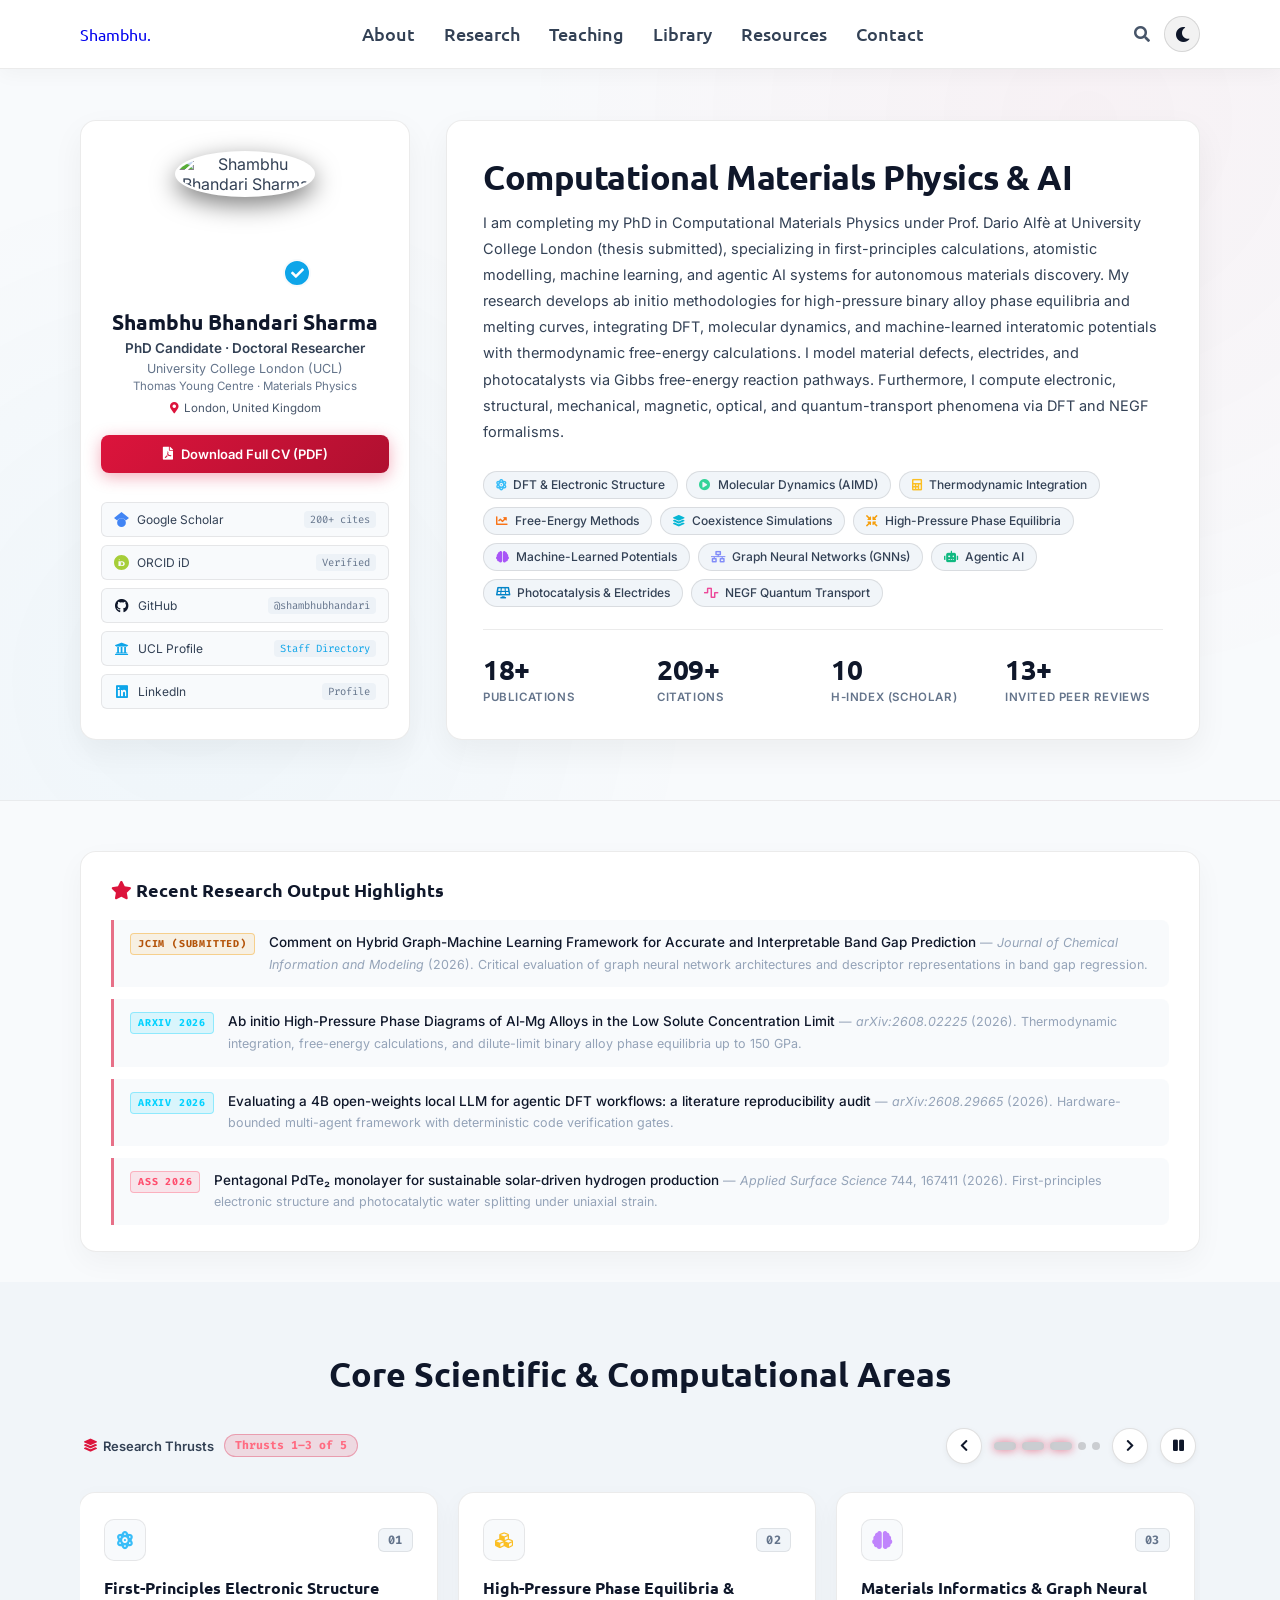
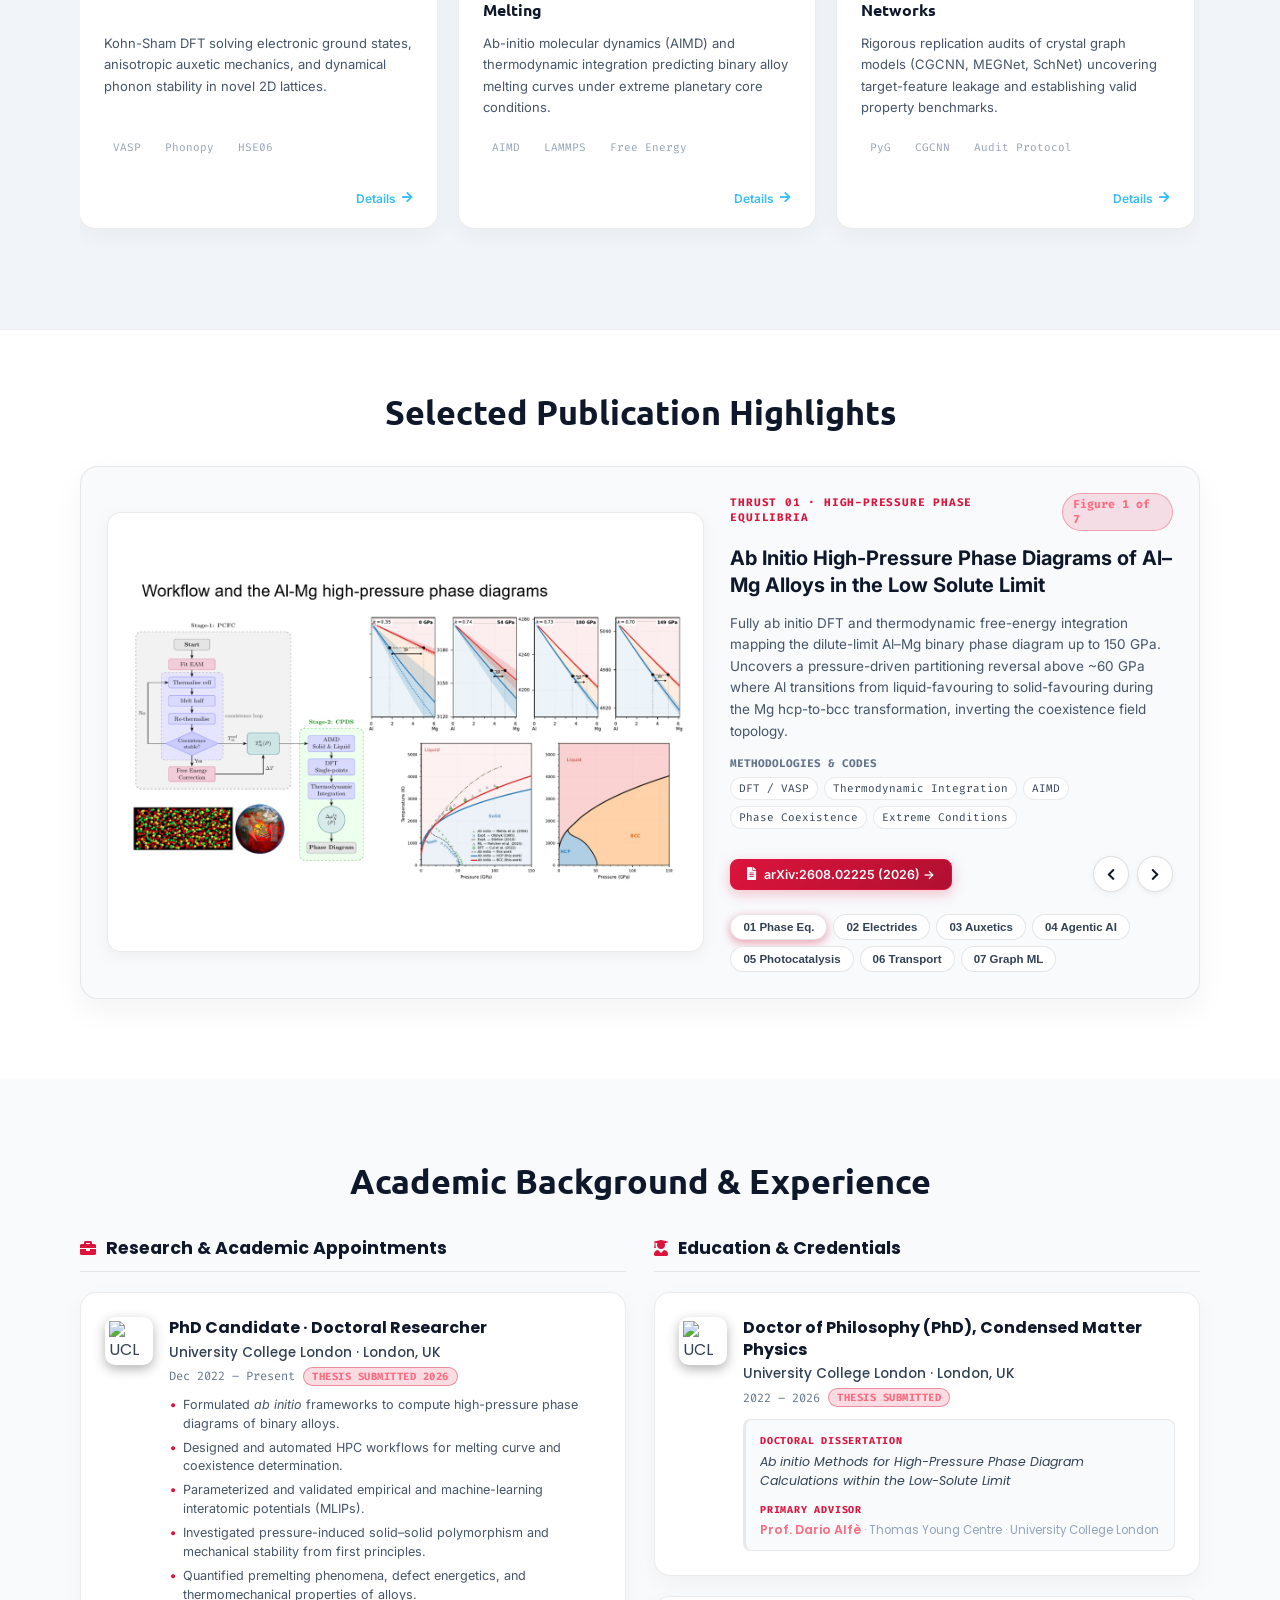
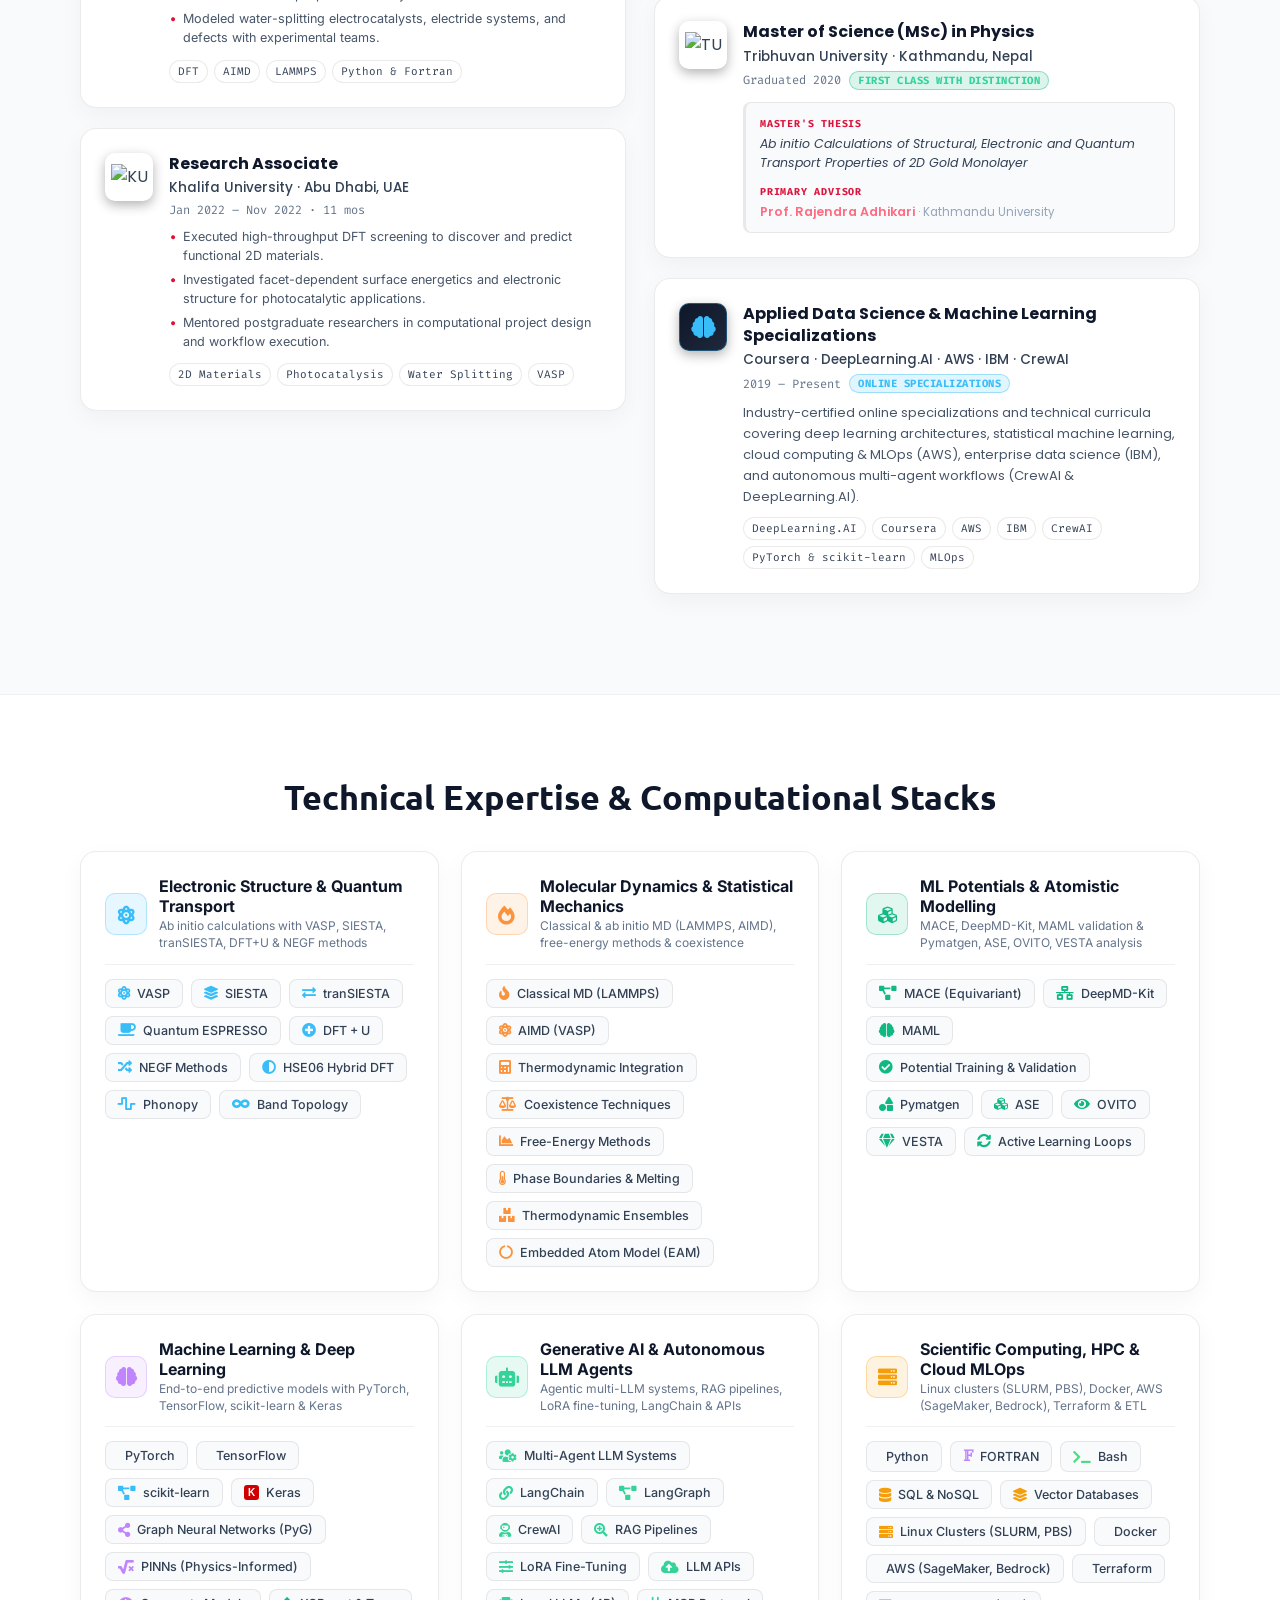
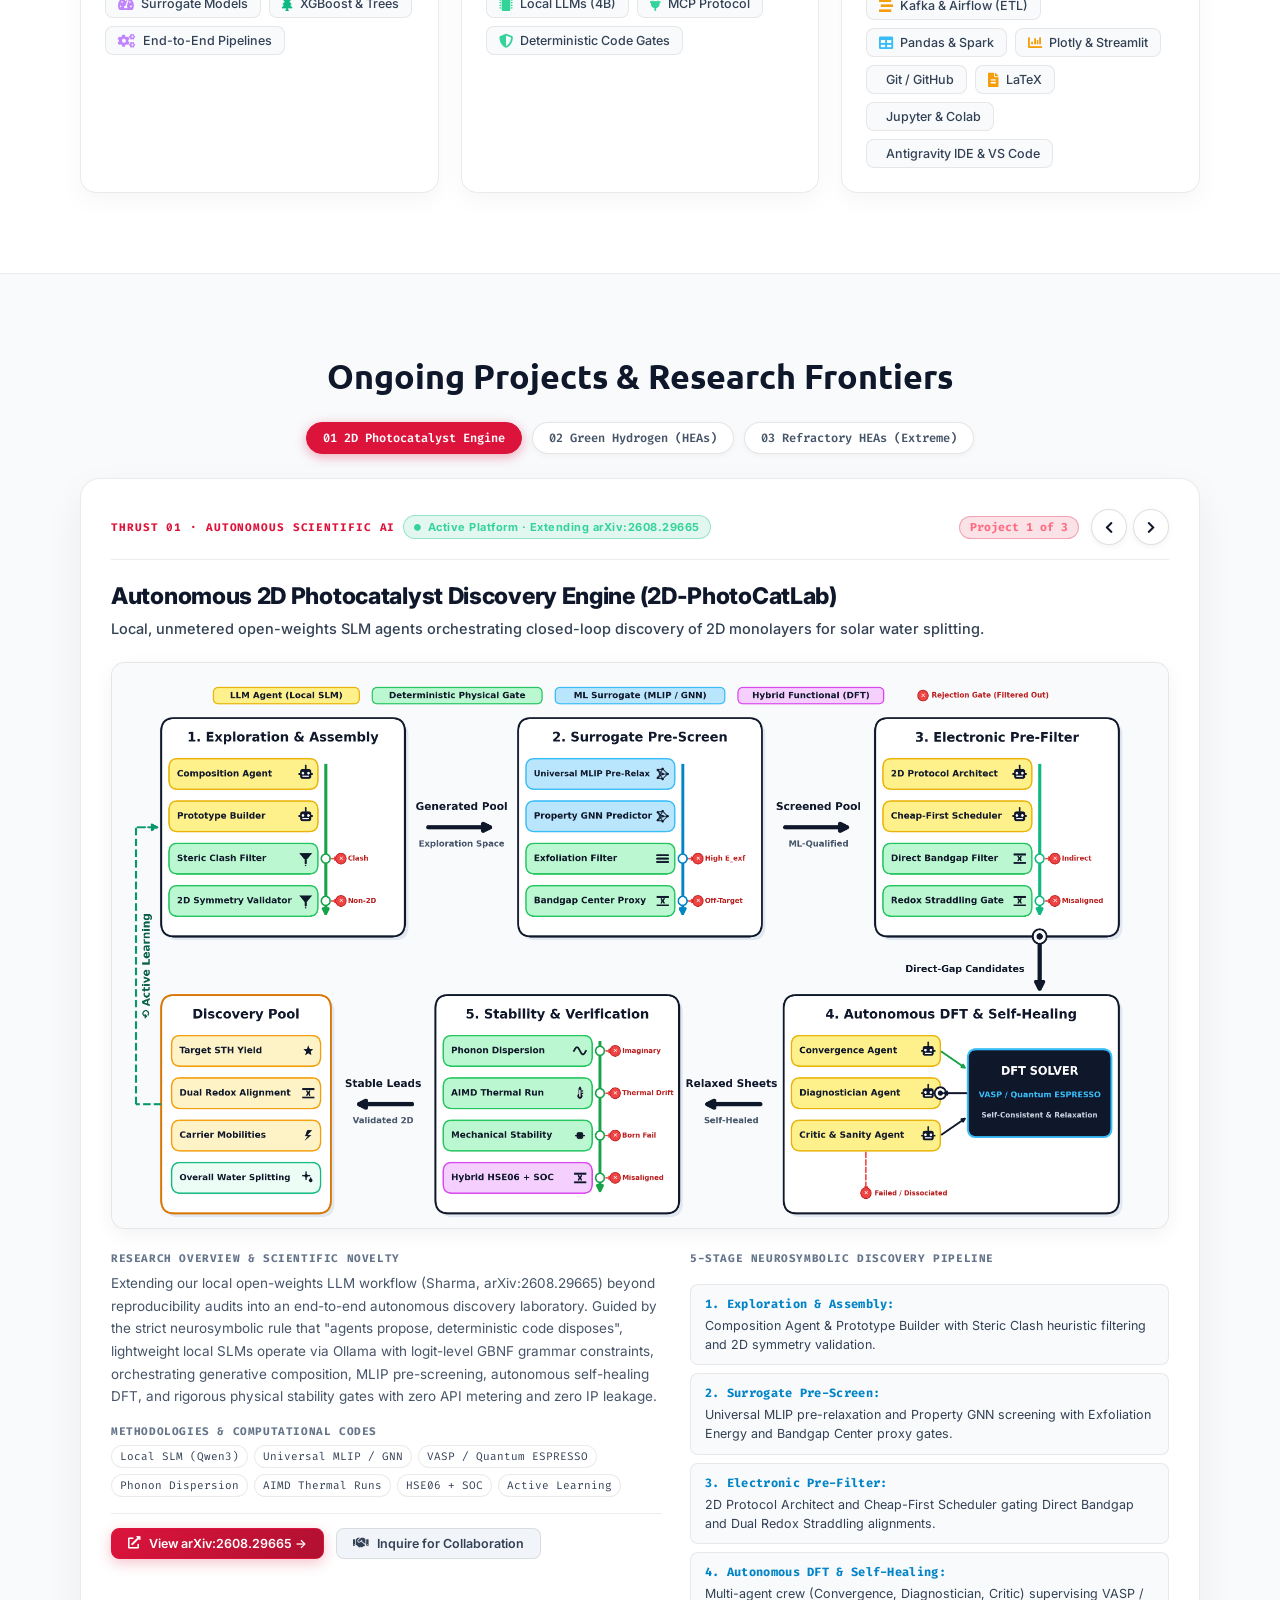
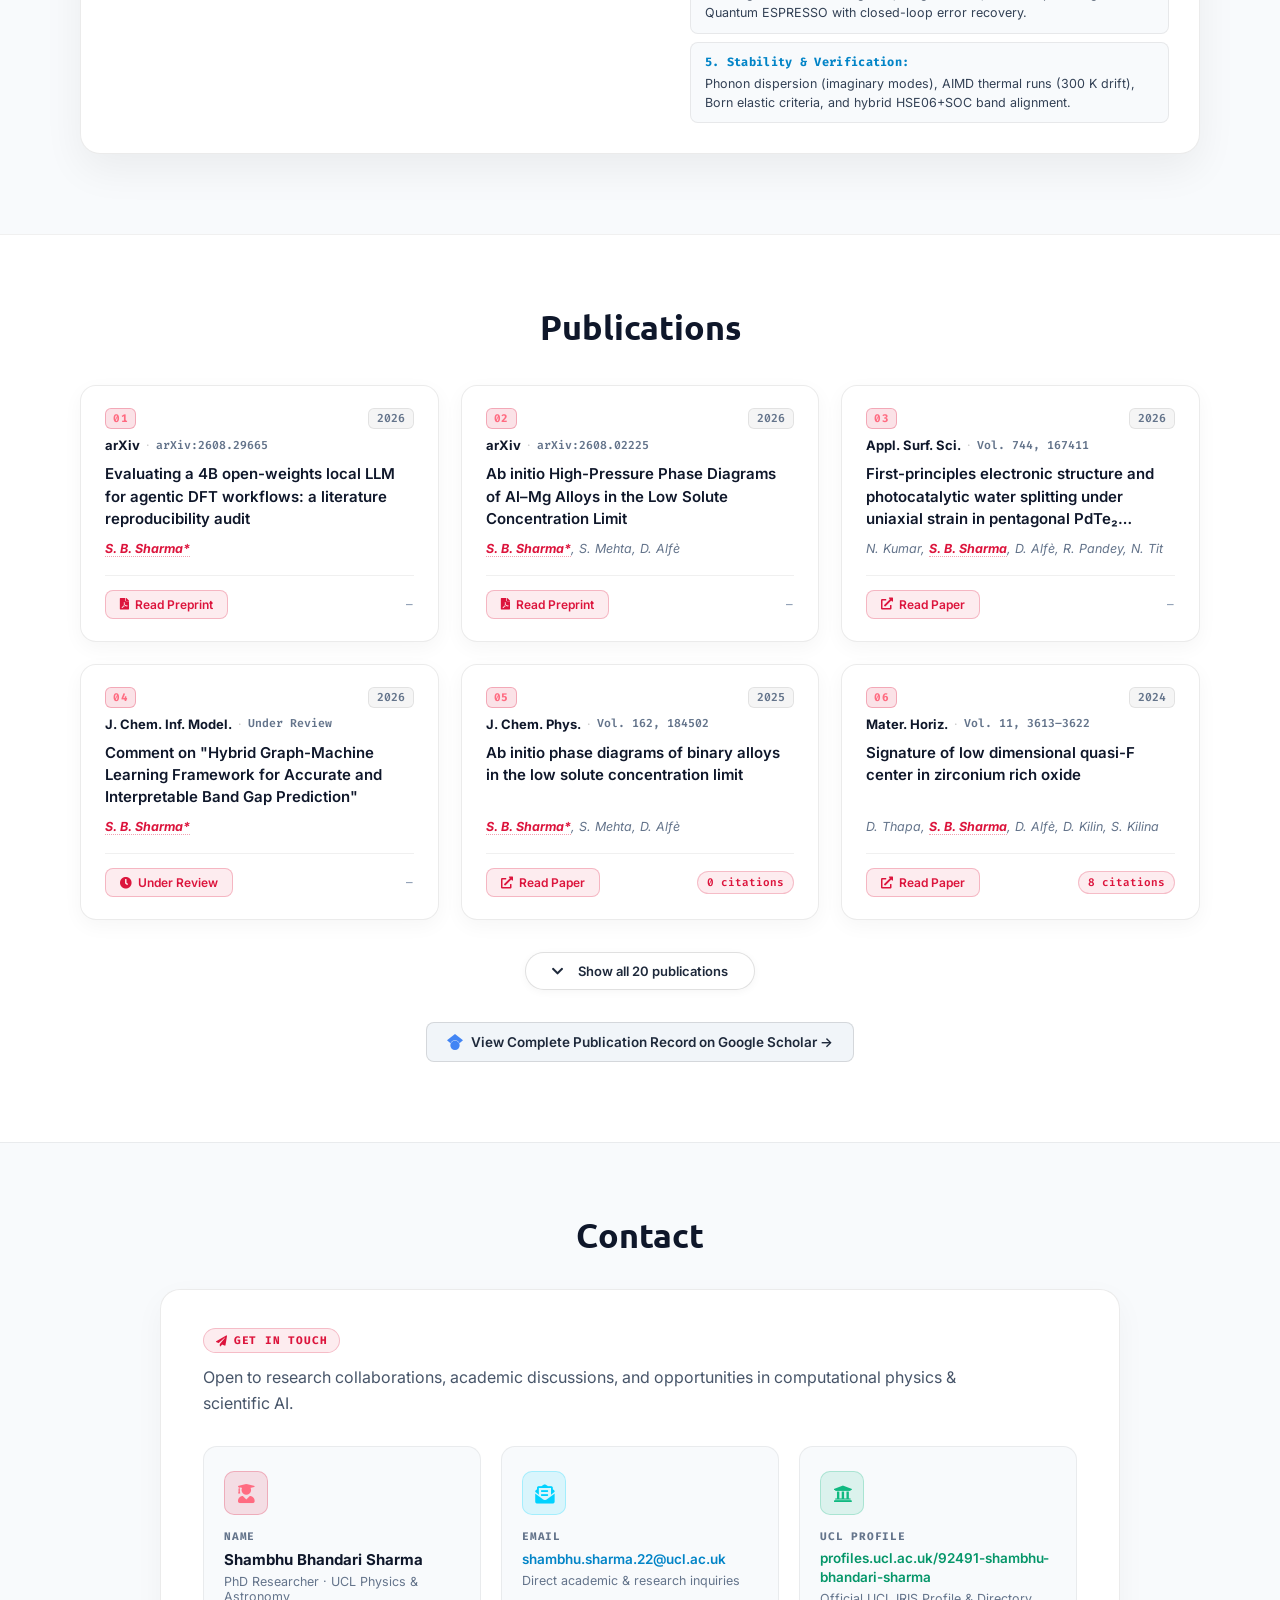
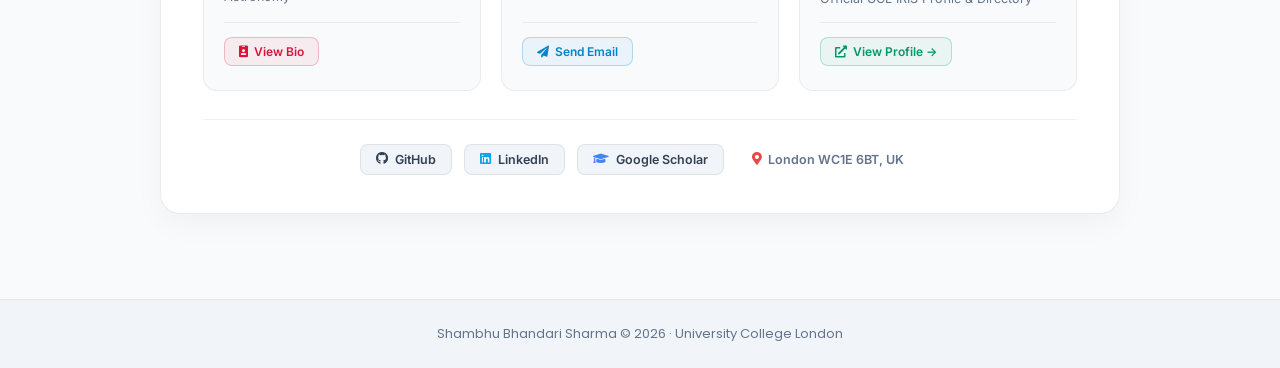
==== commit d415cfb9: "Update hero chip tag: Agentic Materials AI -> Agentic AI" ====
--- a/pages/index.html
+++ b/pages/index.html
@@ -3030,7 +3030,7 @@
             <a href="#bento" class="hero-chip" title="High-Pressure Phase Equilibria in Binary Alloys"><i class="fas fa-compress-arrows-alt" style="color:#f59e0b;"></i> High-Pressure Phase Equilibria</a>
             <a href="#skills" class="hero-chip" title="Equivariant Machine-Learned Potentials (MACE, DeepMD)"><i class="fas fa-brain" style="color:#a855f7;"></i> Machine-Learned Potentials</a>
             <a href="#skills" class="hero-chip" title="Graph Neural Networks (GNNs) for Molecular &amp; Materials Prediction"><i class="fas fa-network-wired" style="color:#818cf8;"></i> Graph Neural Networks (GNNs)</a>
-            <a href="#projects" class="hero-chip" title="Autonomous Multi-Agent AI Frameworks"><i class="fas fa-robot" style="color:#10b981;"></i> Agentic Materials AI</a>
+            <a href="#projects" class="hero-chip" title="Autonomous Multi-Agent AI Frameworks"><i class="fas fa-robot" style="color:#10b981;"></i> Agentic AI</a>
             <a href="#highlights" class="hero-chip" title="Photocatalysis, Water Splitting &amp; Electrides"><i class="fas fa-solar-panel" style="color:#0284c7;"></i> Photocatalysis &amp; Electrides</a>
             <a href="#publications" class="hero-chip" title="Non-Equilibrium Green's Function Quantum Transport"><i class="fas fa-wave-square" style="color:#ec4899;"></i> NEGF Quantum Transport</a>
           </div>
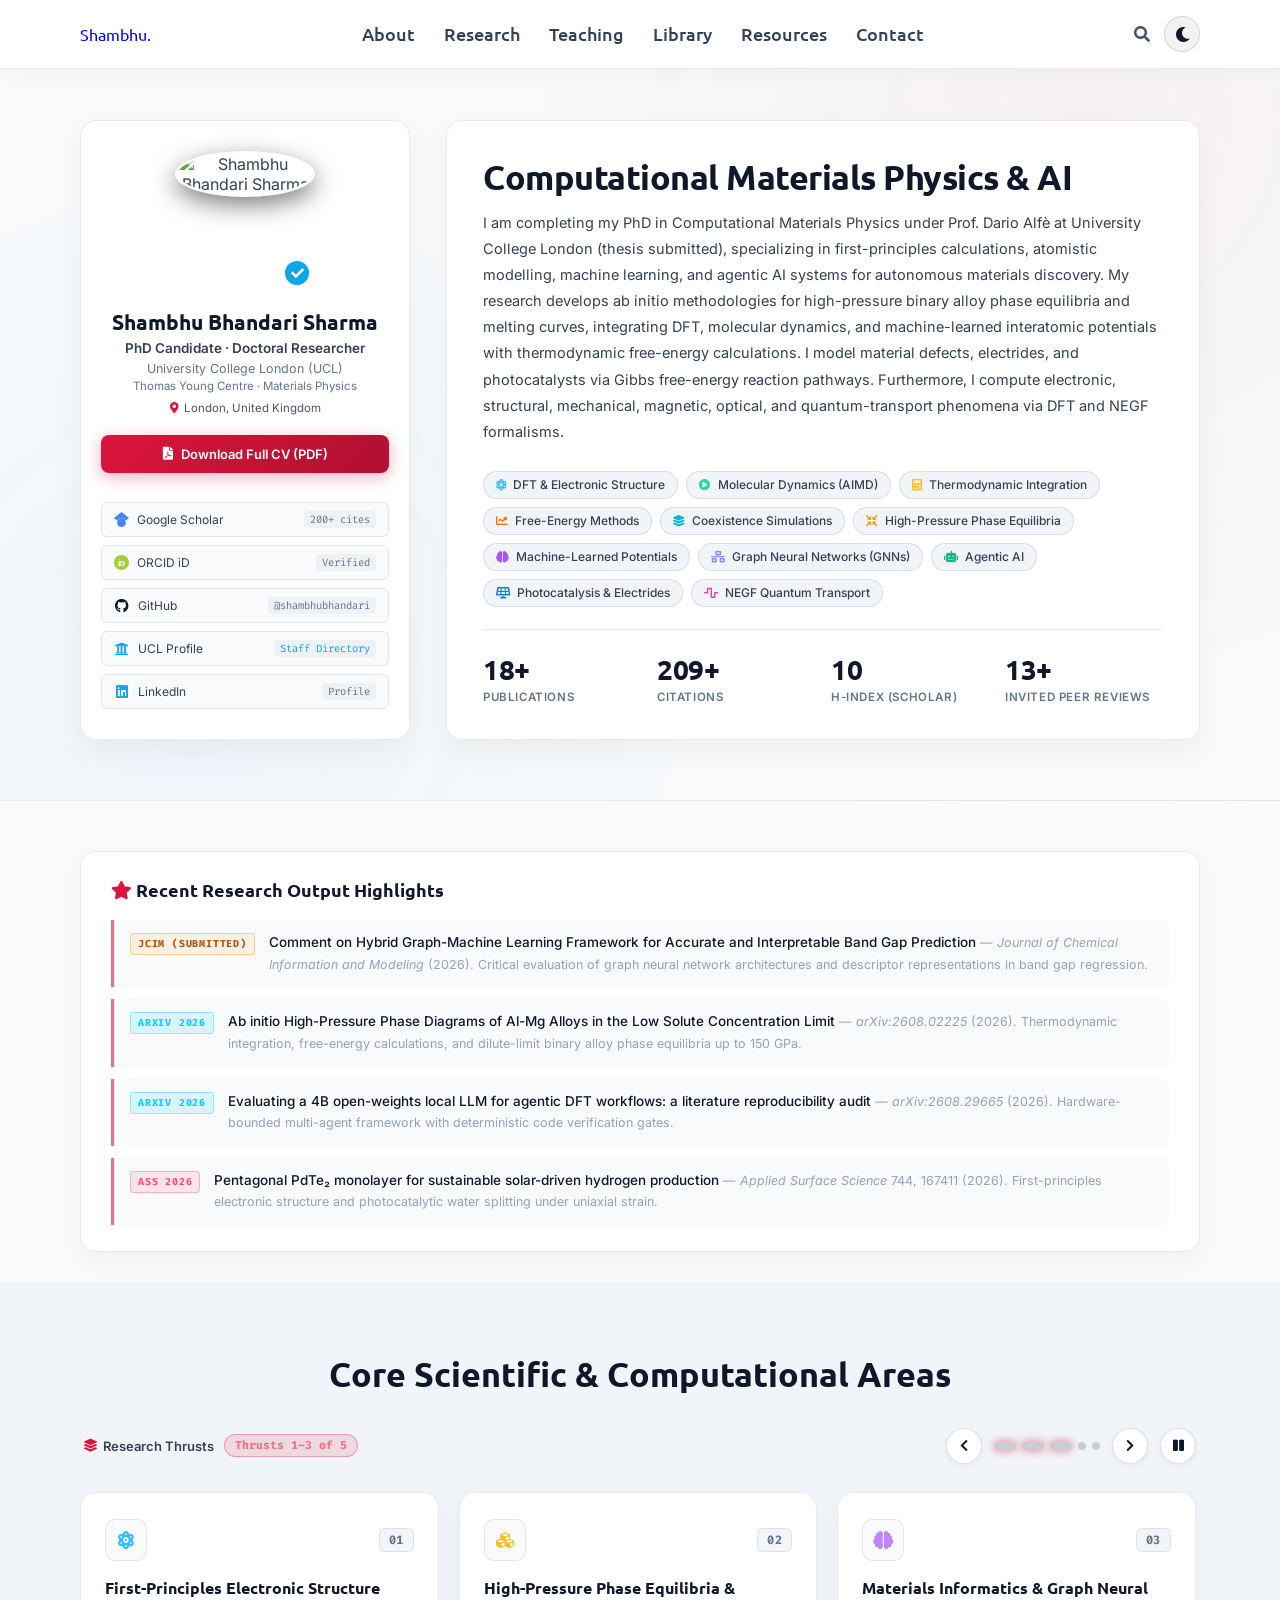
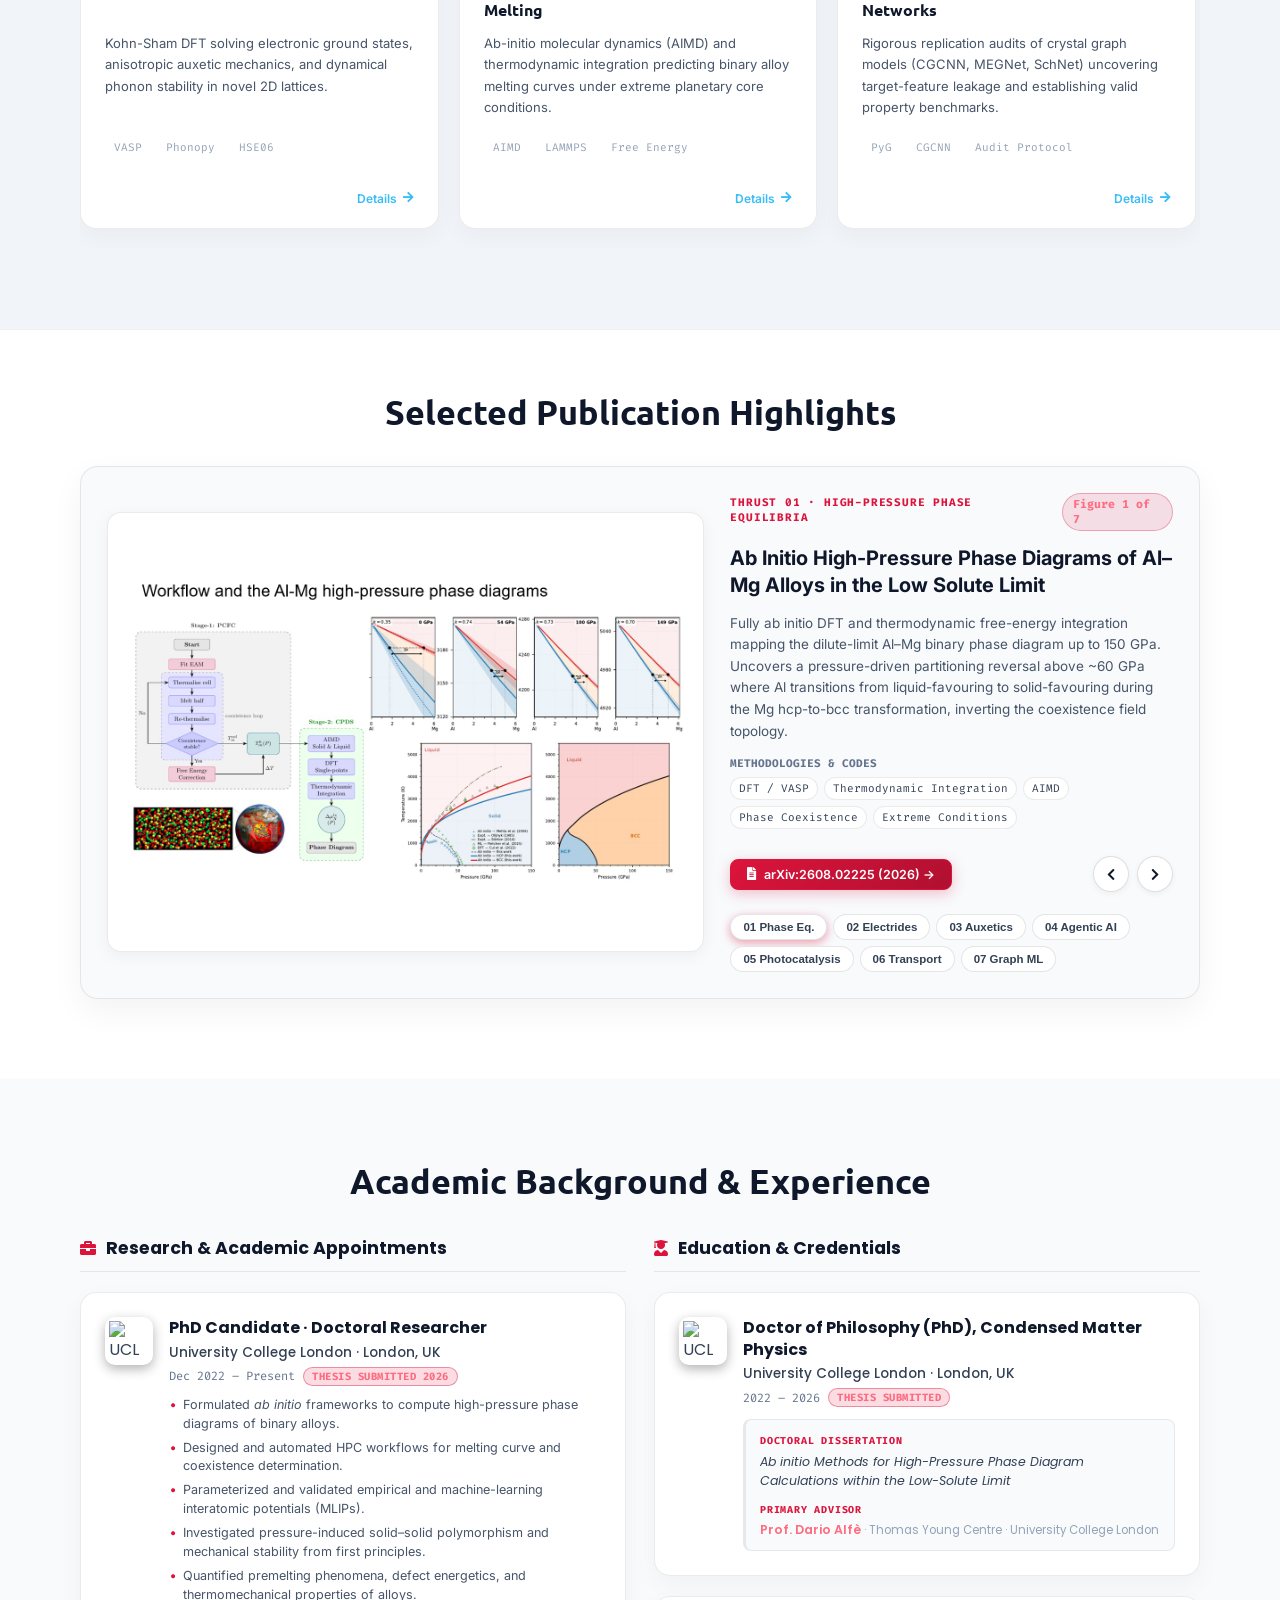
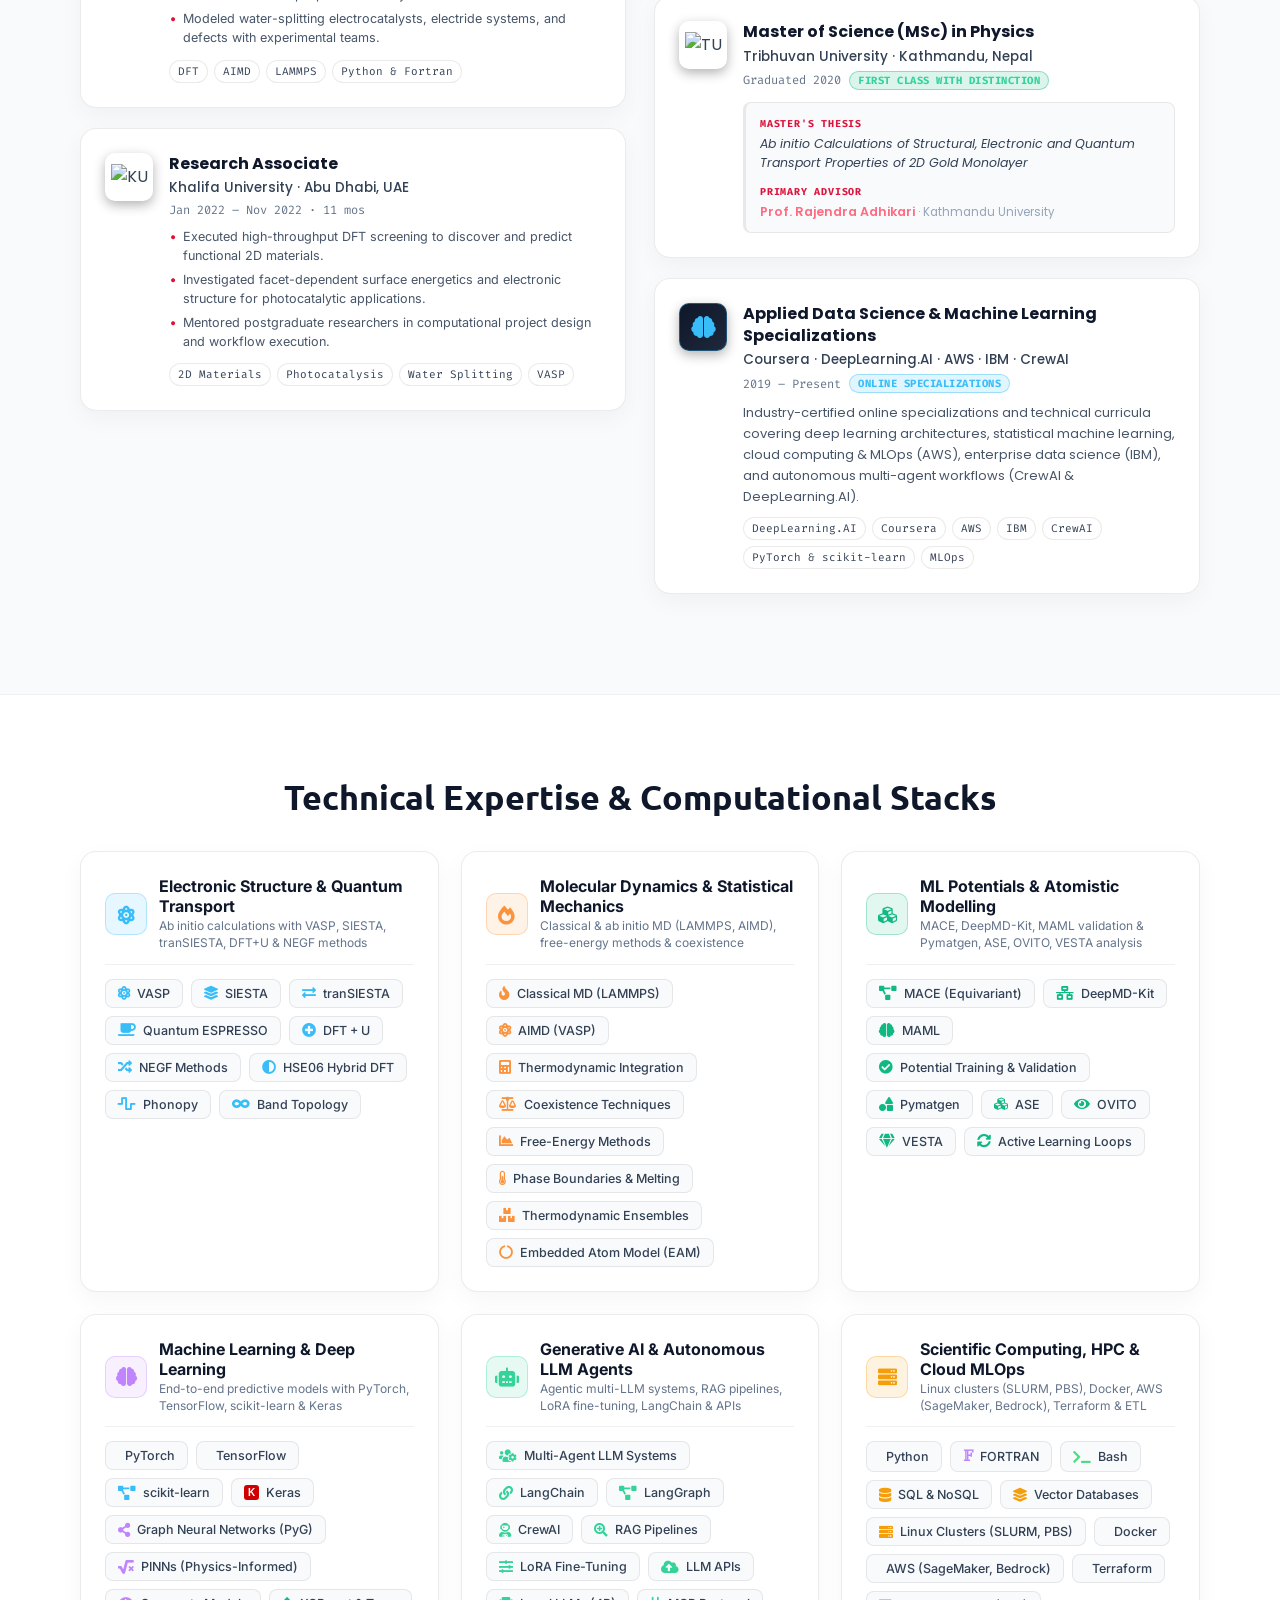
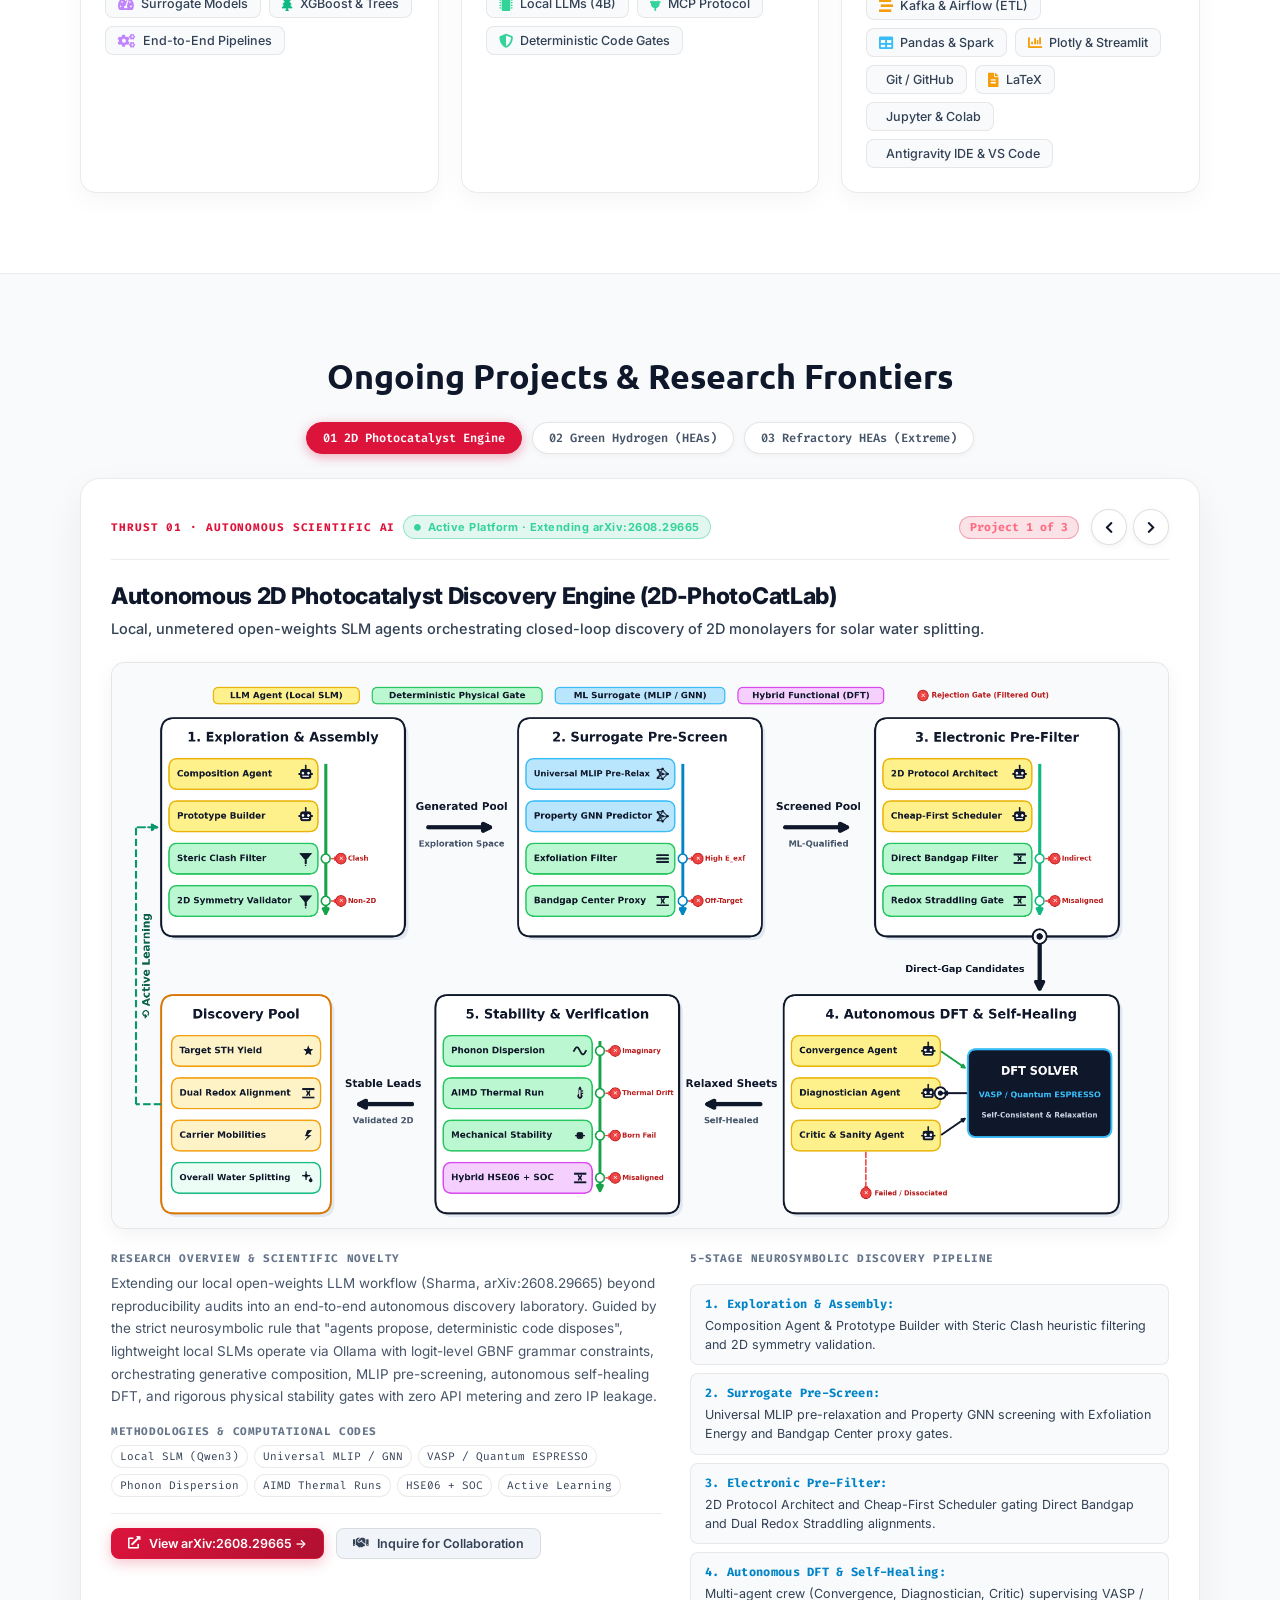
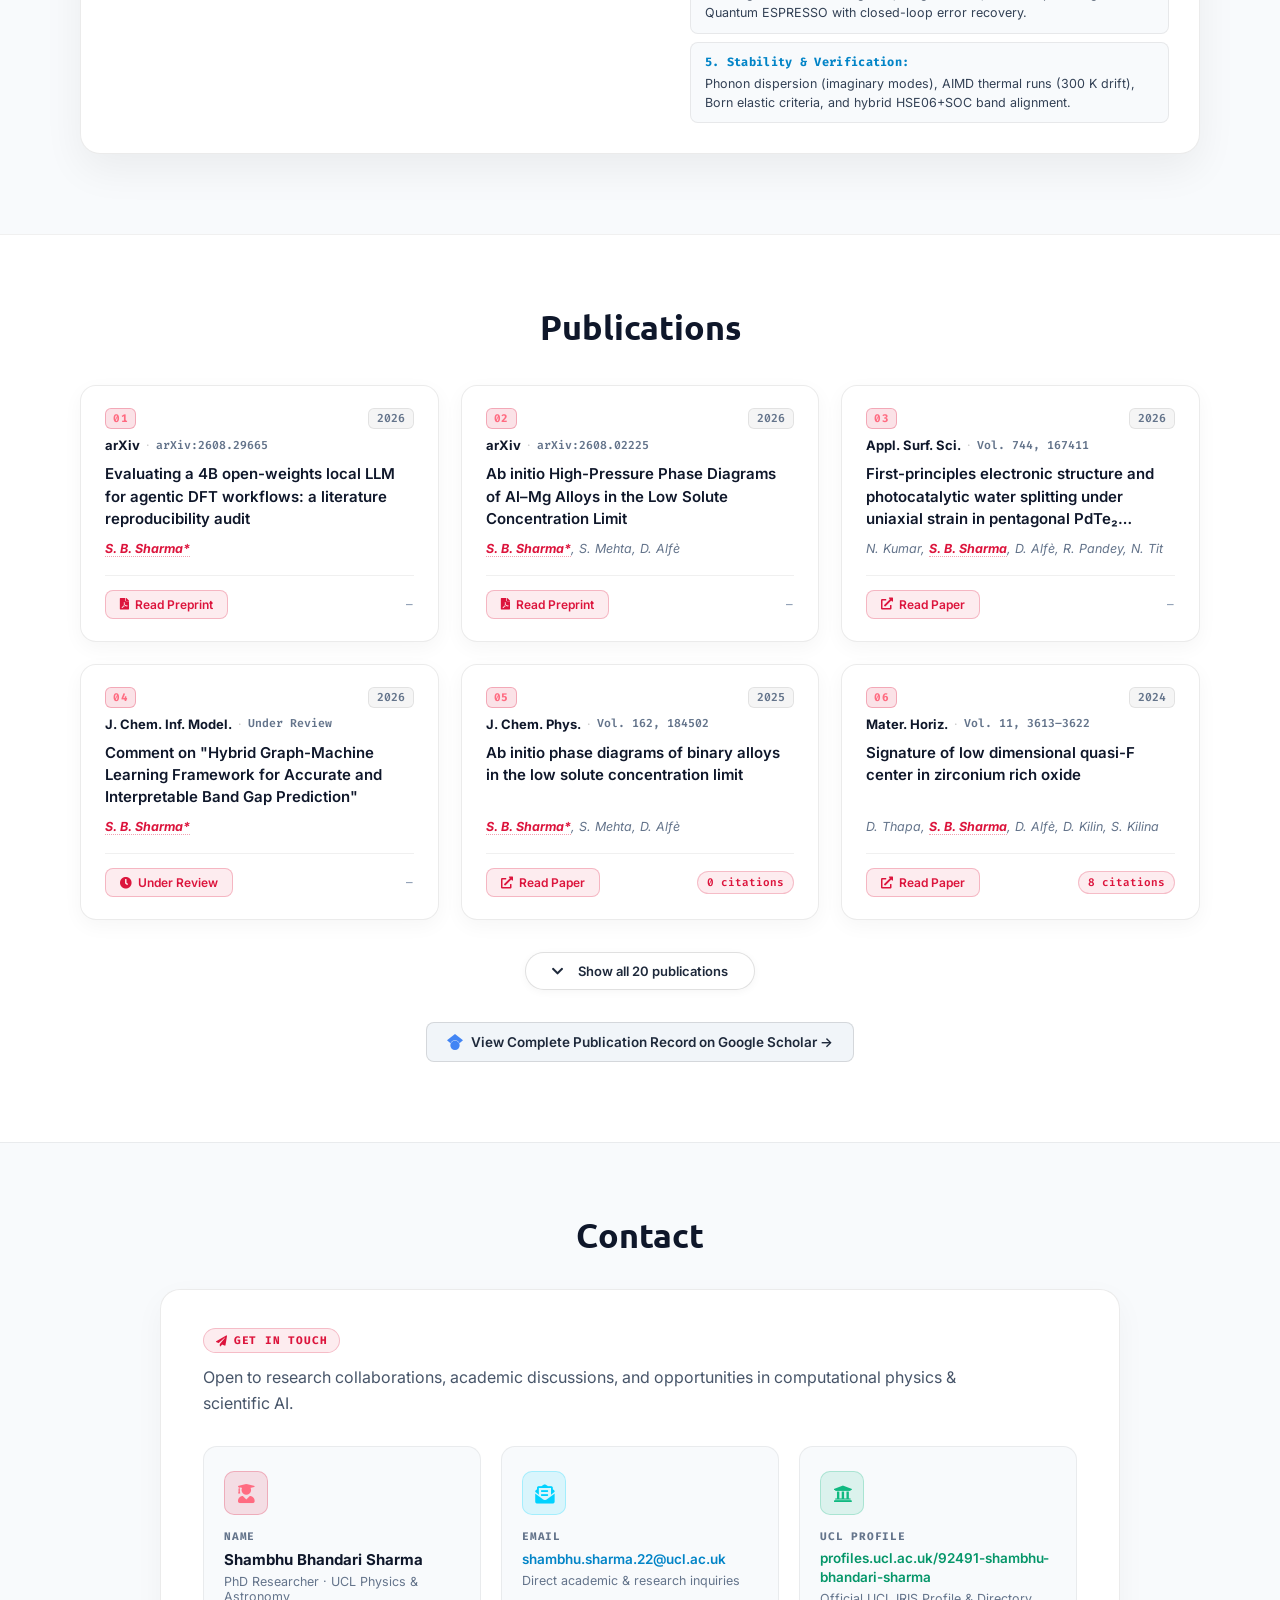
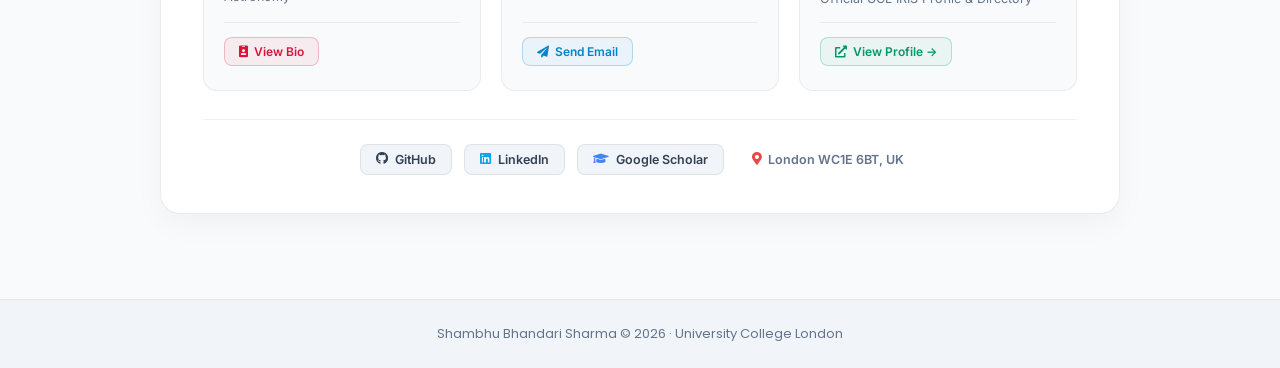
==== commit cca5bb5a: "Add direct Presentation Slides link to Research navbar dropdown" ====
--- a/pages/index.html
+++ b/pages/index.html
@@ -2904,6 +2904,7 @@
             <li><a href="#highlights">Featured Highlights</a></li>
             <li><a href="#bento">Core Areas</a></li>
             <li><a href="#simulations">Simulations</a></li>
+            <li><a href="https://liveuclac-my.sharepoint.com/:p:/r/personal/ucfbsbh_ucl_ac_uk/_layouts/15/Doc.aspx?sourcedoc=%7B5BF6ED77-91E8-42CF-B60A-9ACBA0DFFC8B%7D&amp;file=Nottingham_Interview_Presentation_Sep22.pptx&amp;action=edit&amp;mobileredirect=true&amp;wdOrigin=APPHOME-WEB.DIRECT%2CAPPHOME-WEB.FILEBROWSER.RECENT&amp;wdPreviousSession=b6592fb8-c001-43d9-88d1-203f9cc47dc8&amp;wdPreviousSessionSrc=AppHomeWeb&amp;ct=1790395681281" target="_blank" rel="noopener noreferrer"><i class="fas fa-file-powerpoint" style="color:crimson; margin-right:6px;"></i> Presentation Slides</a></li>
             <li><a href="#skills">Computational Stacks</a></li>
             <li><a href="#projects">Ongoing Projects &amp; Proposals</a></li>
             <li class="has-submenu">
